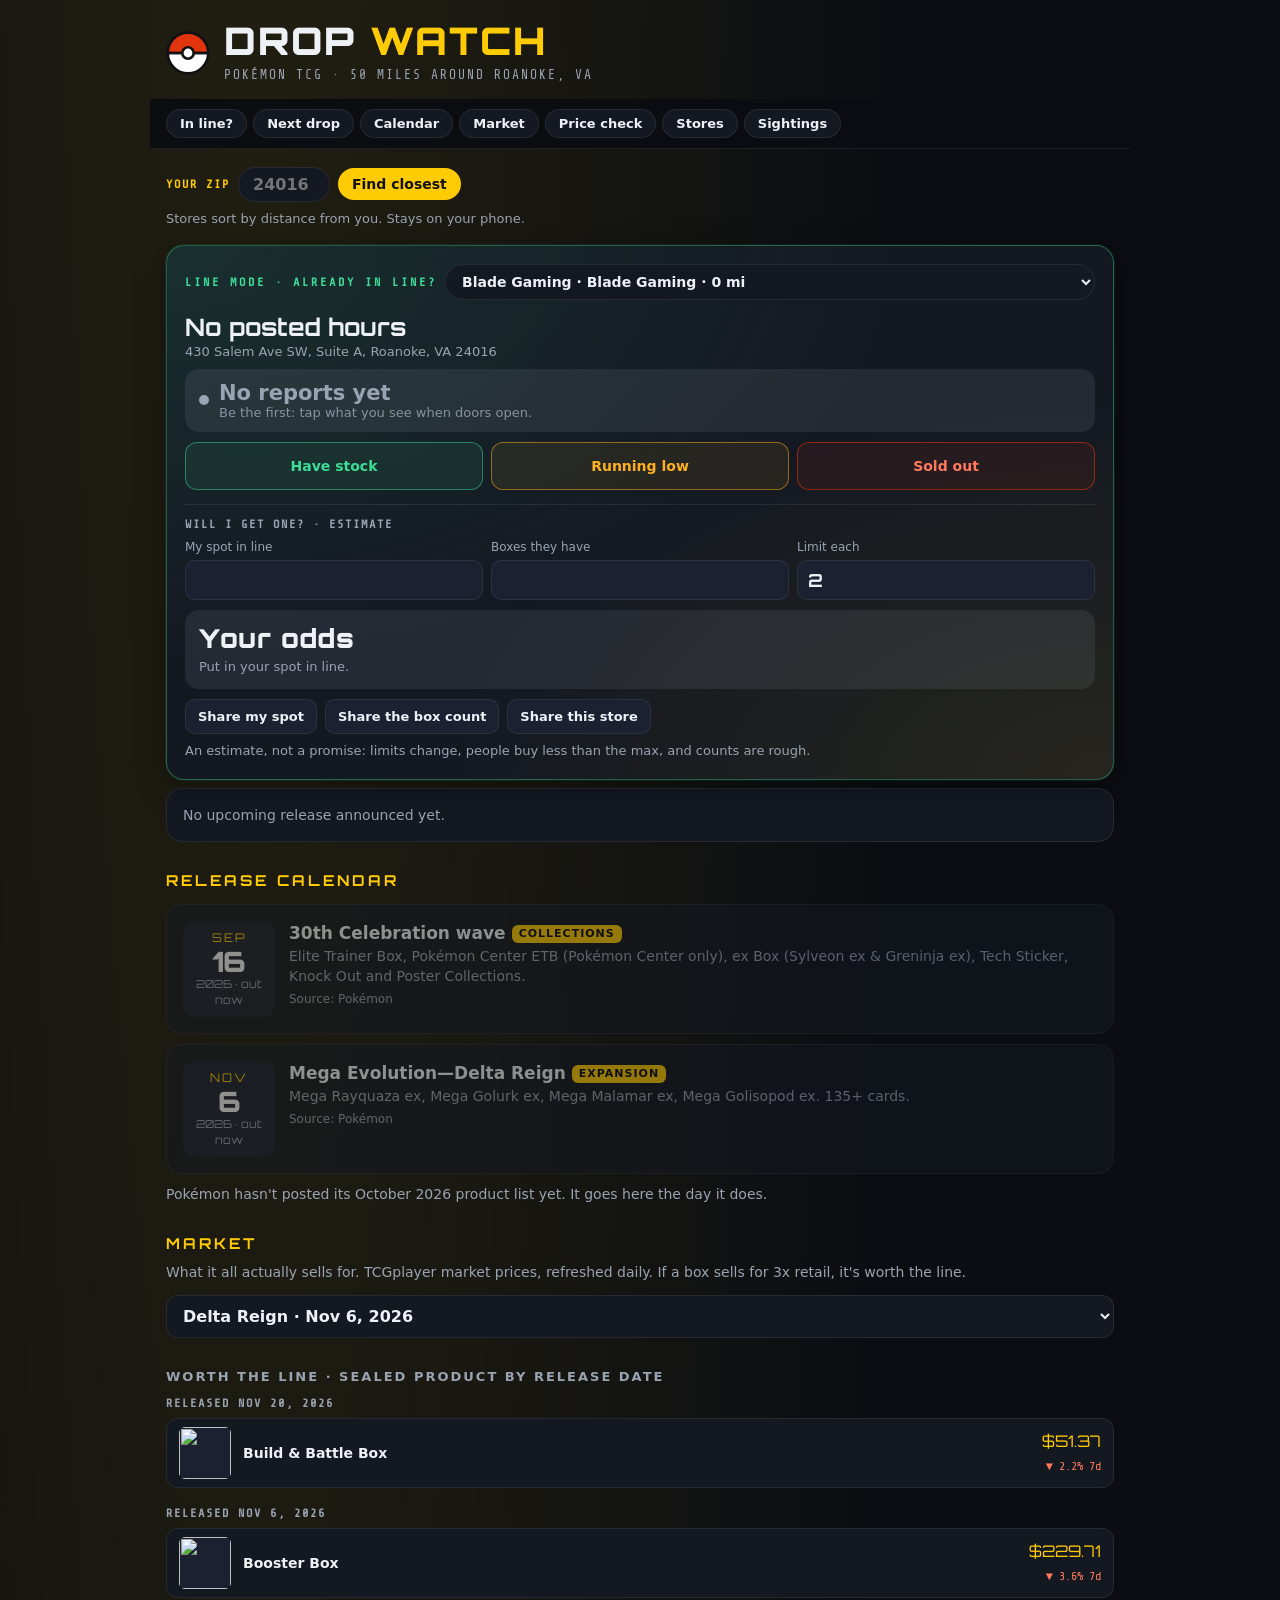
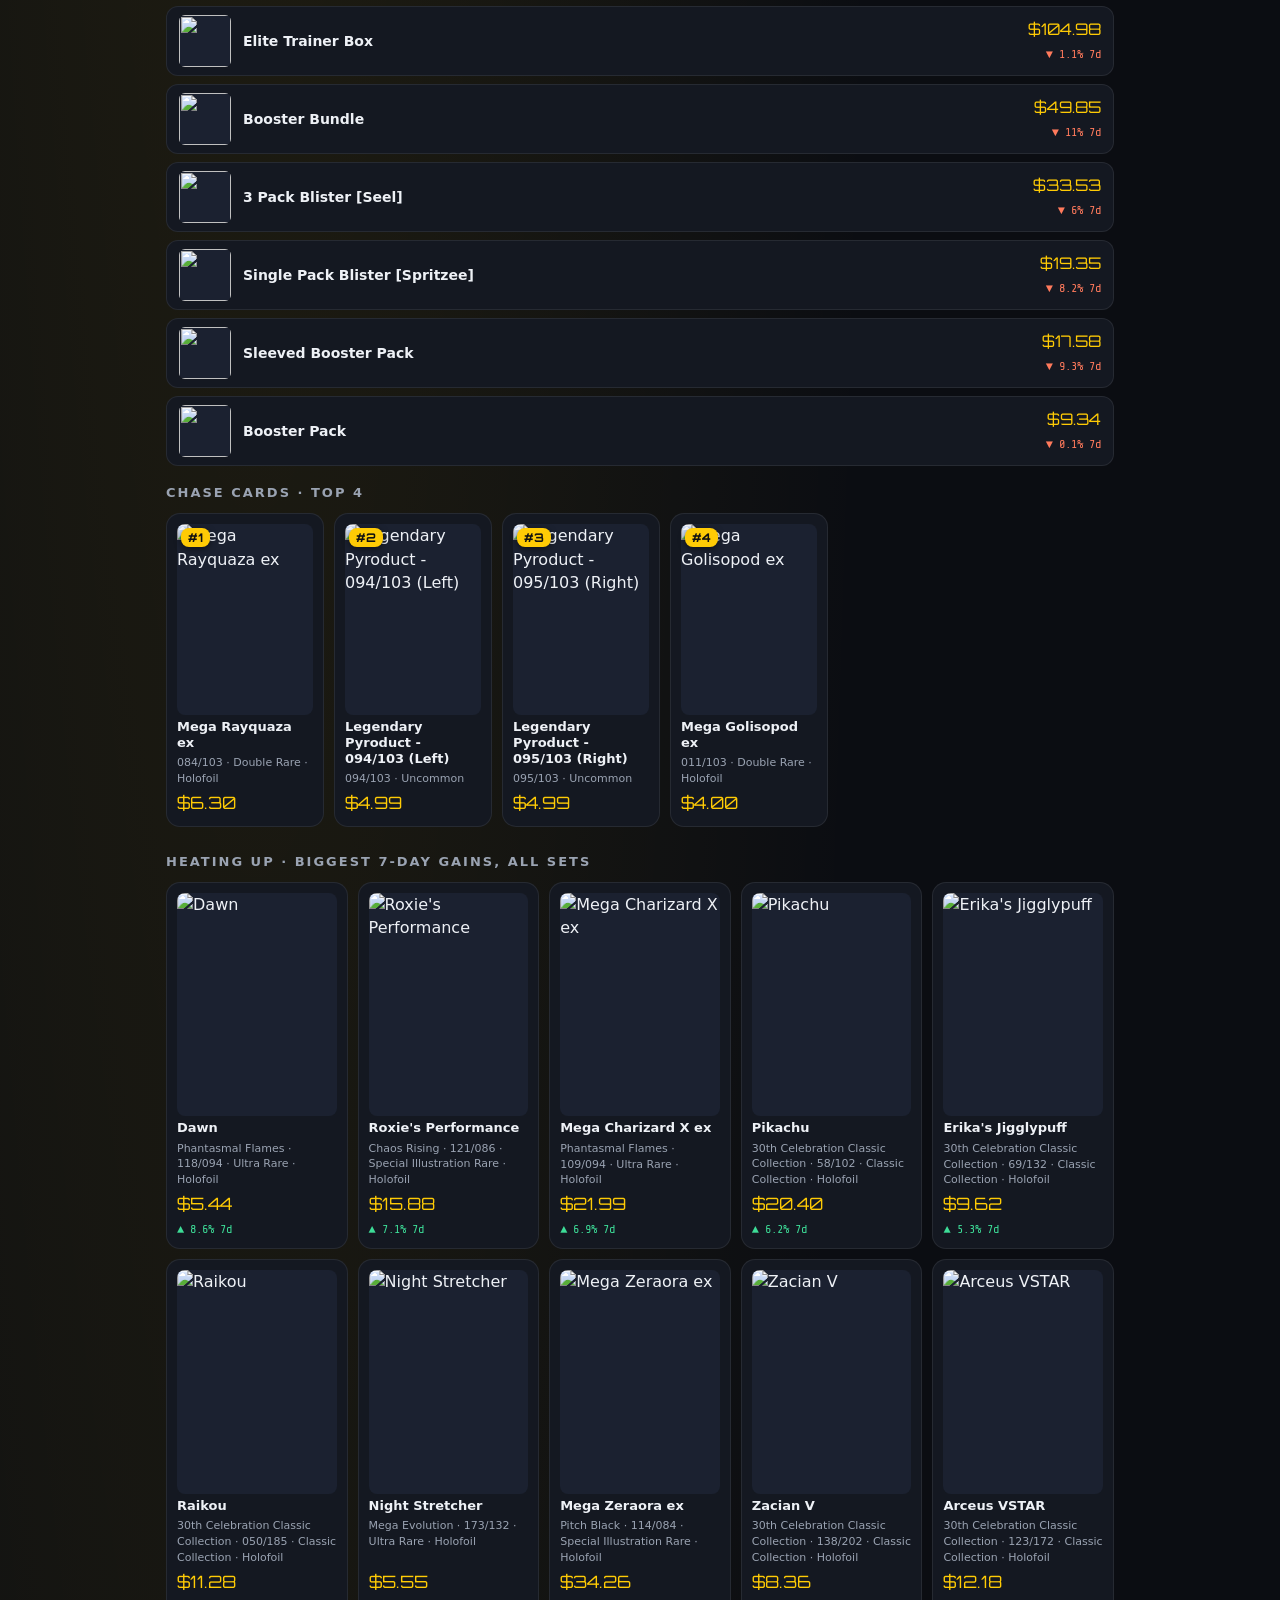
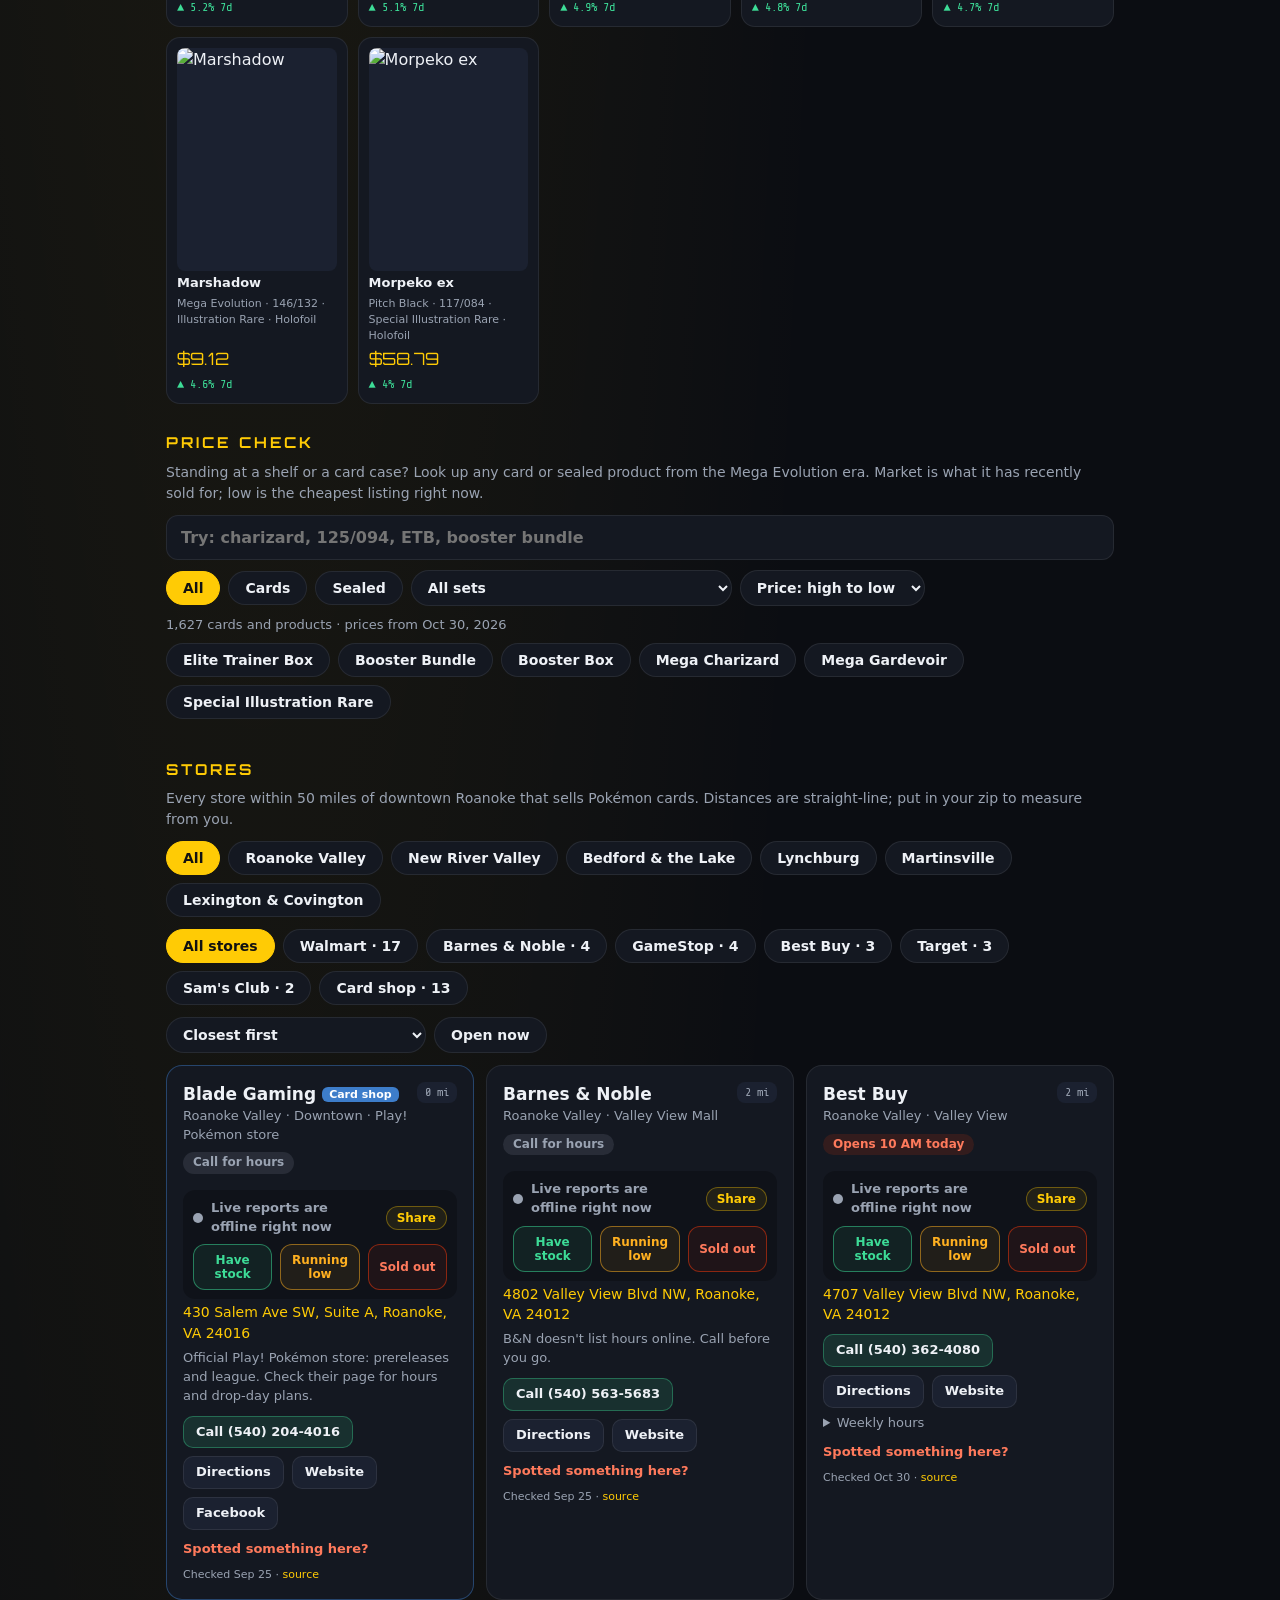
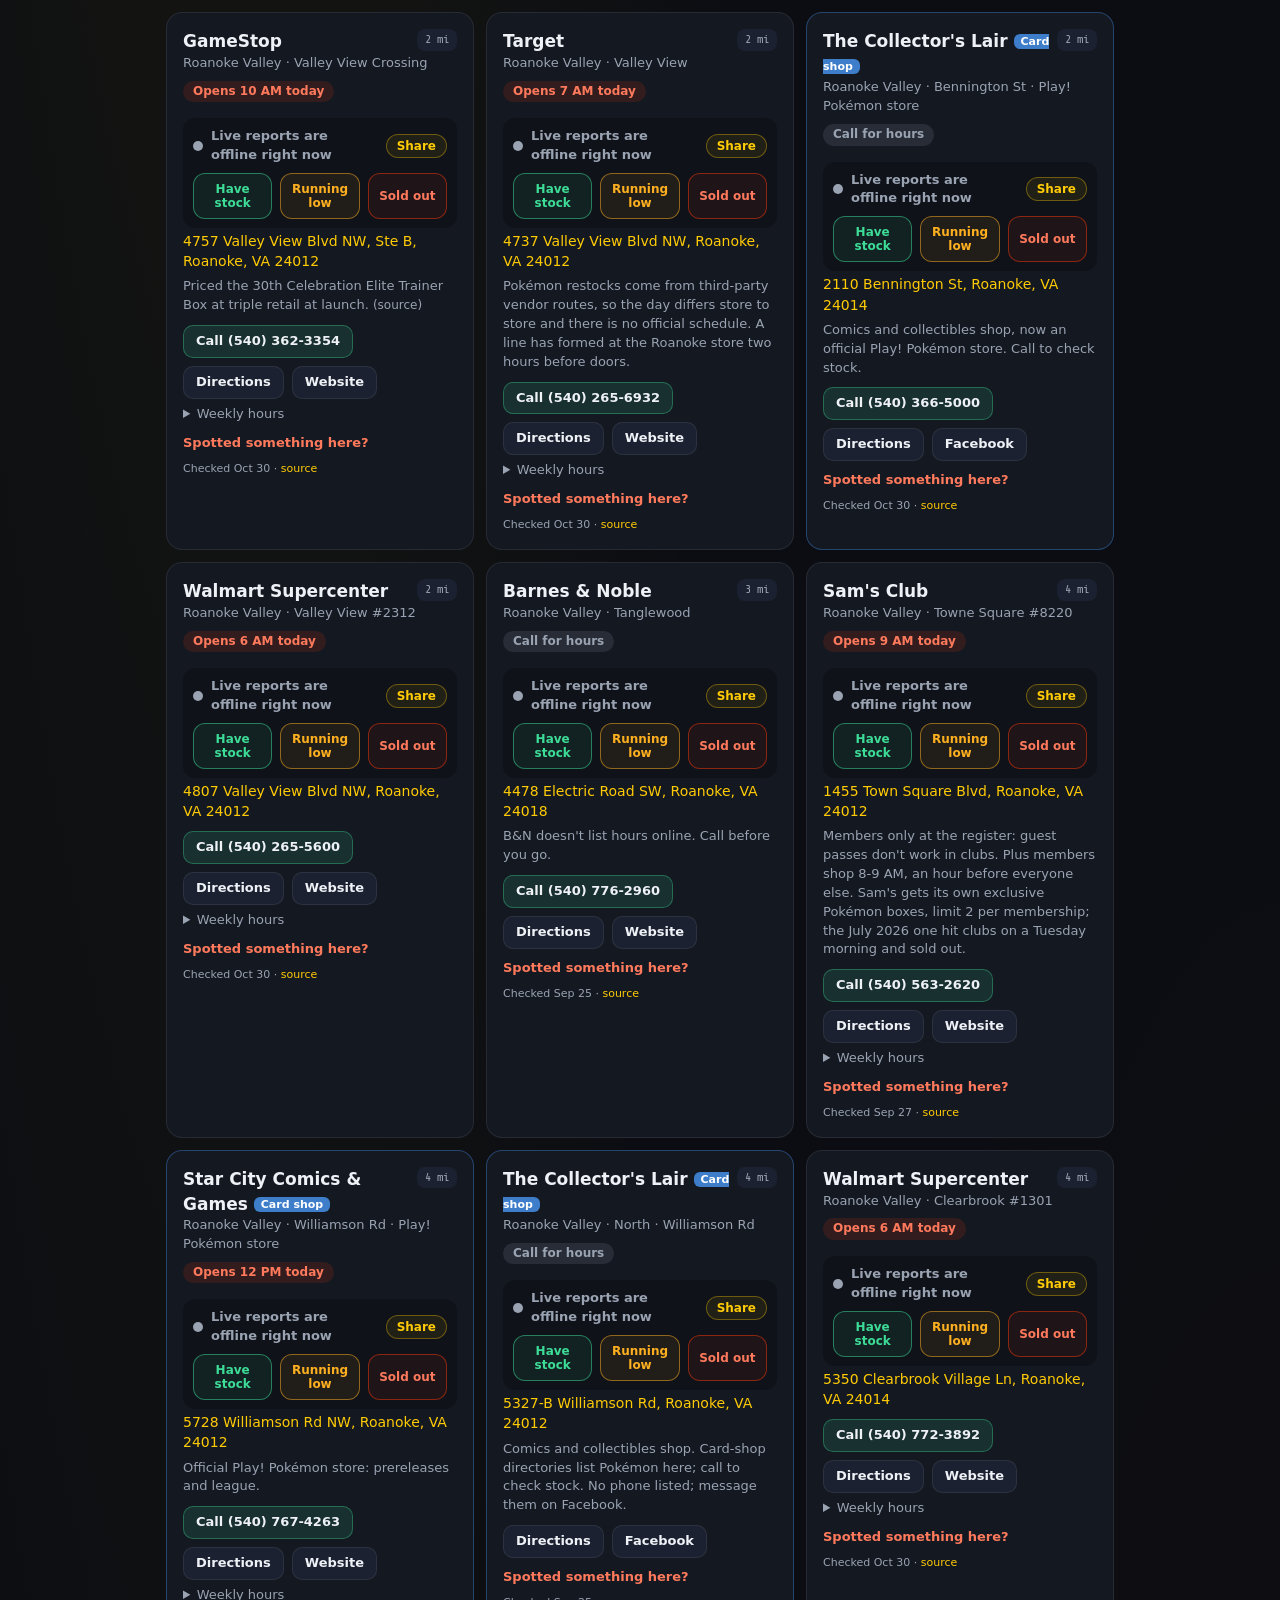
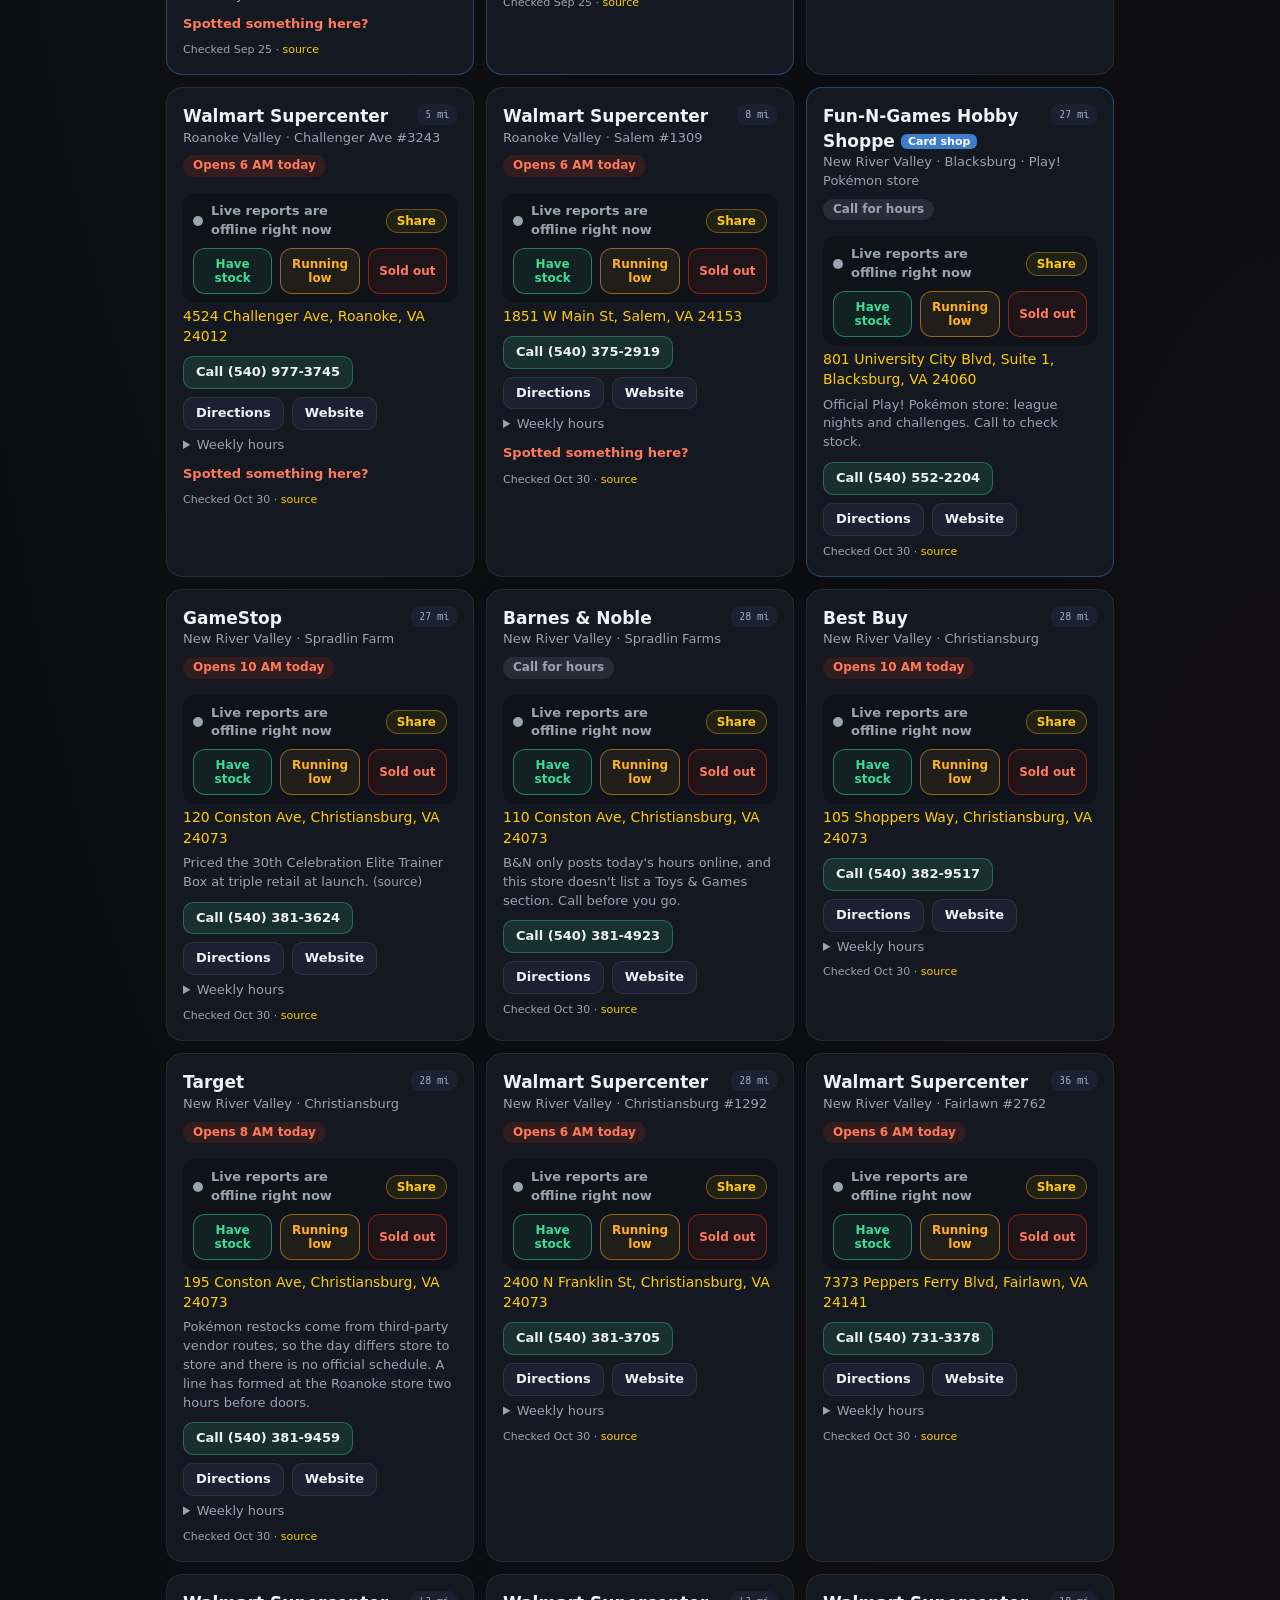
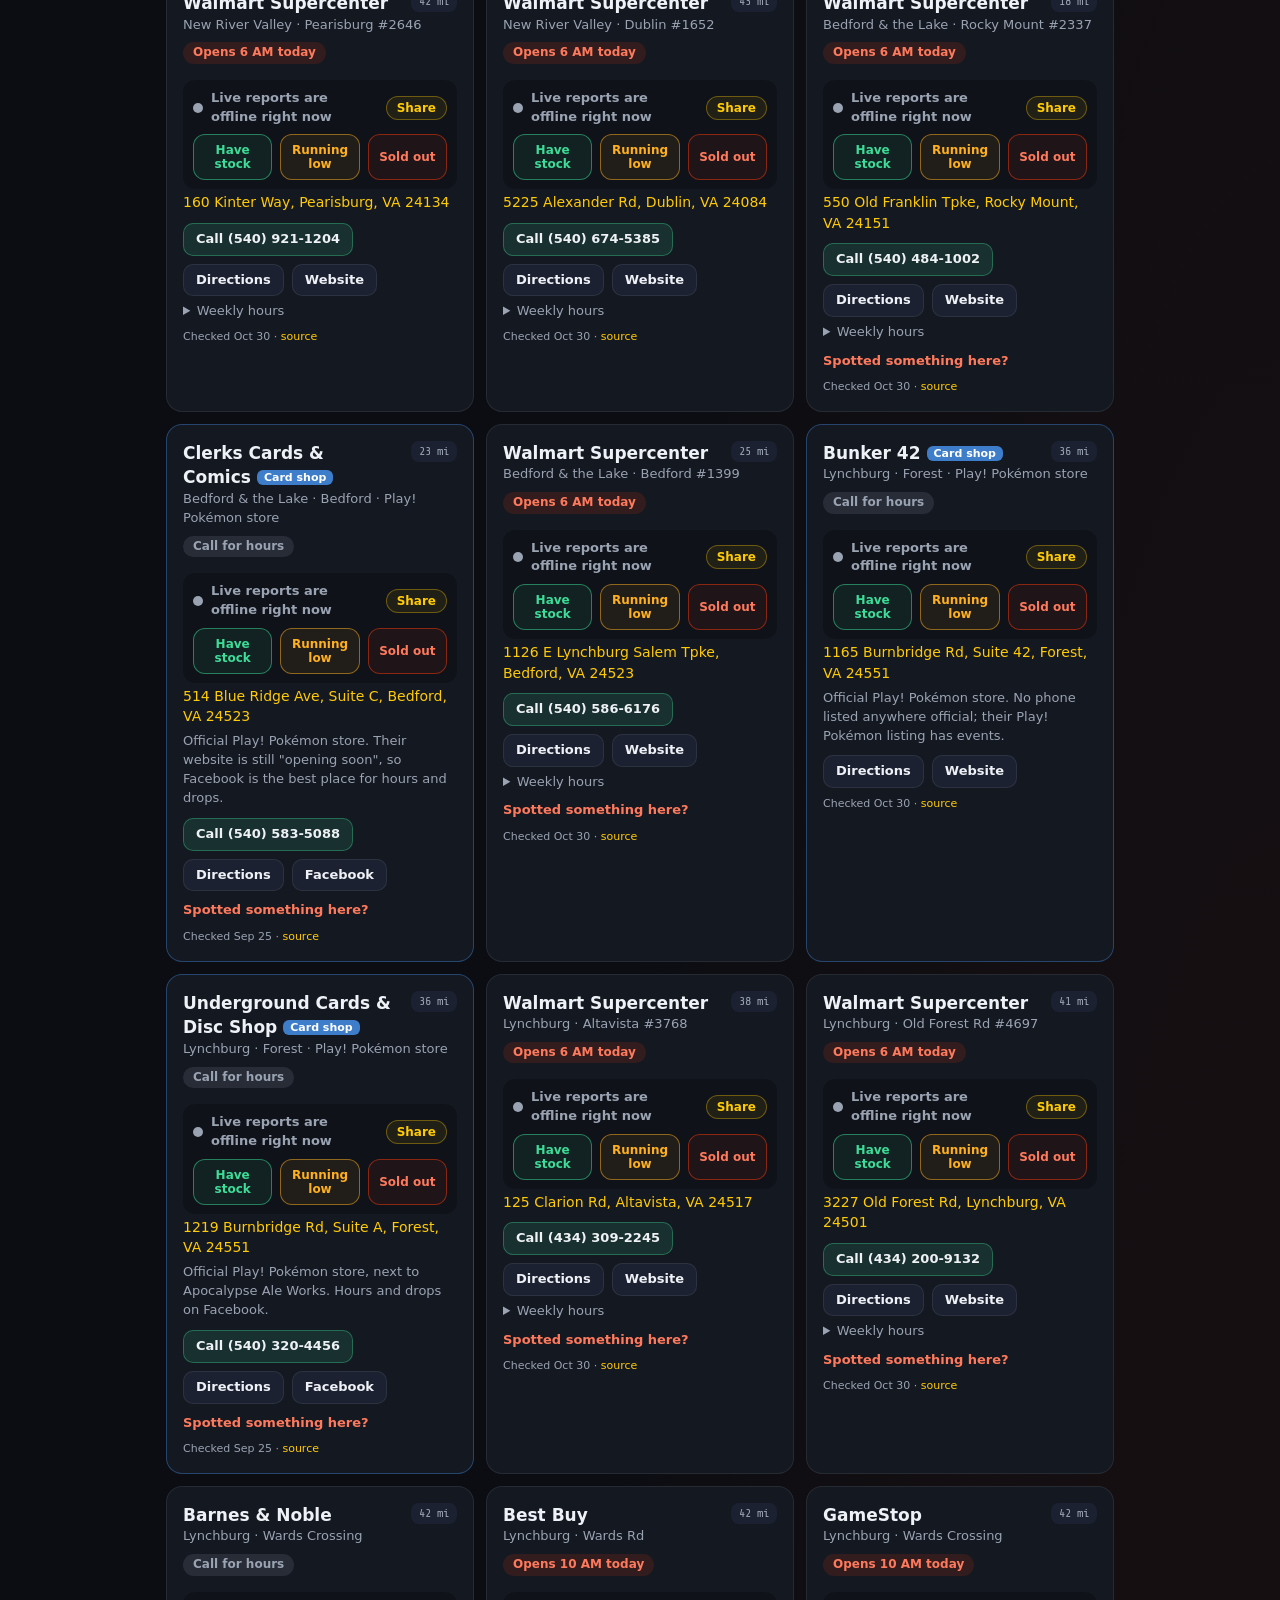
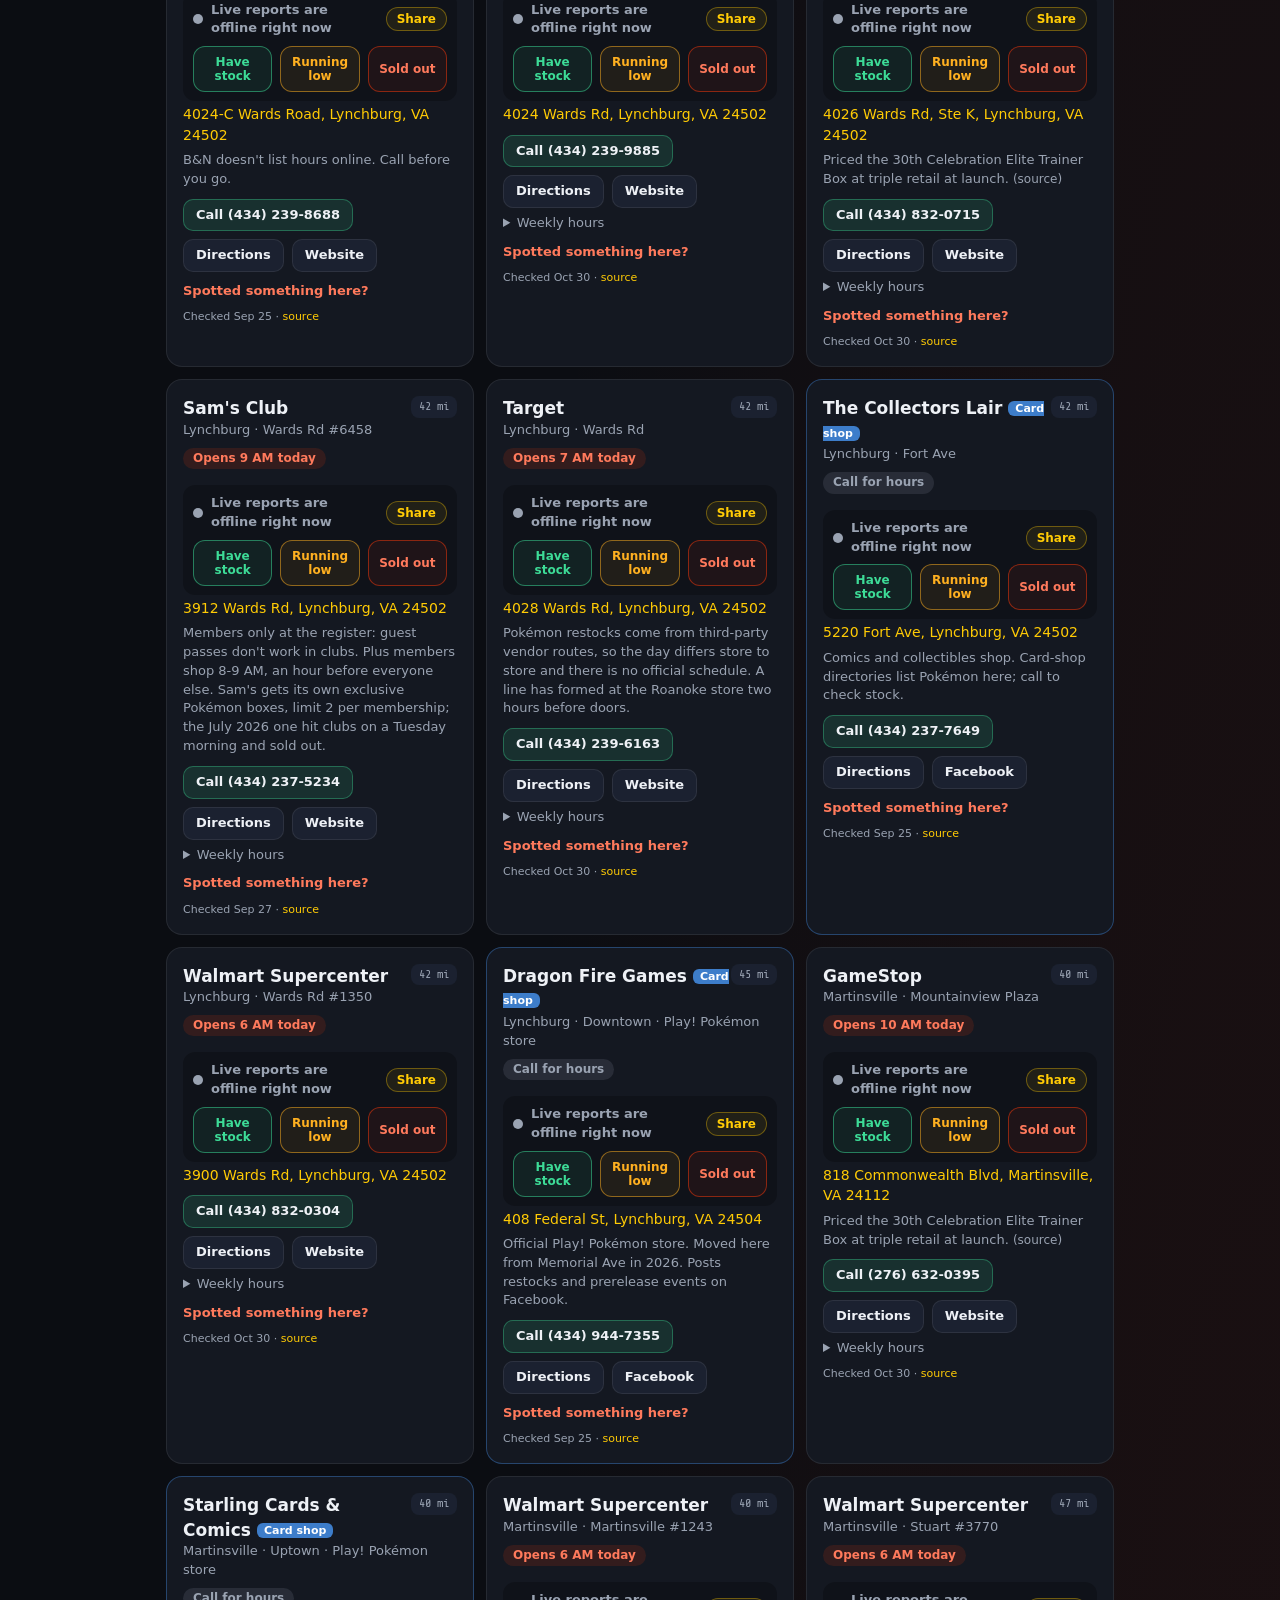
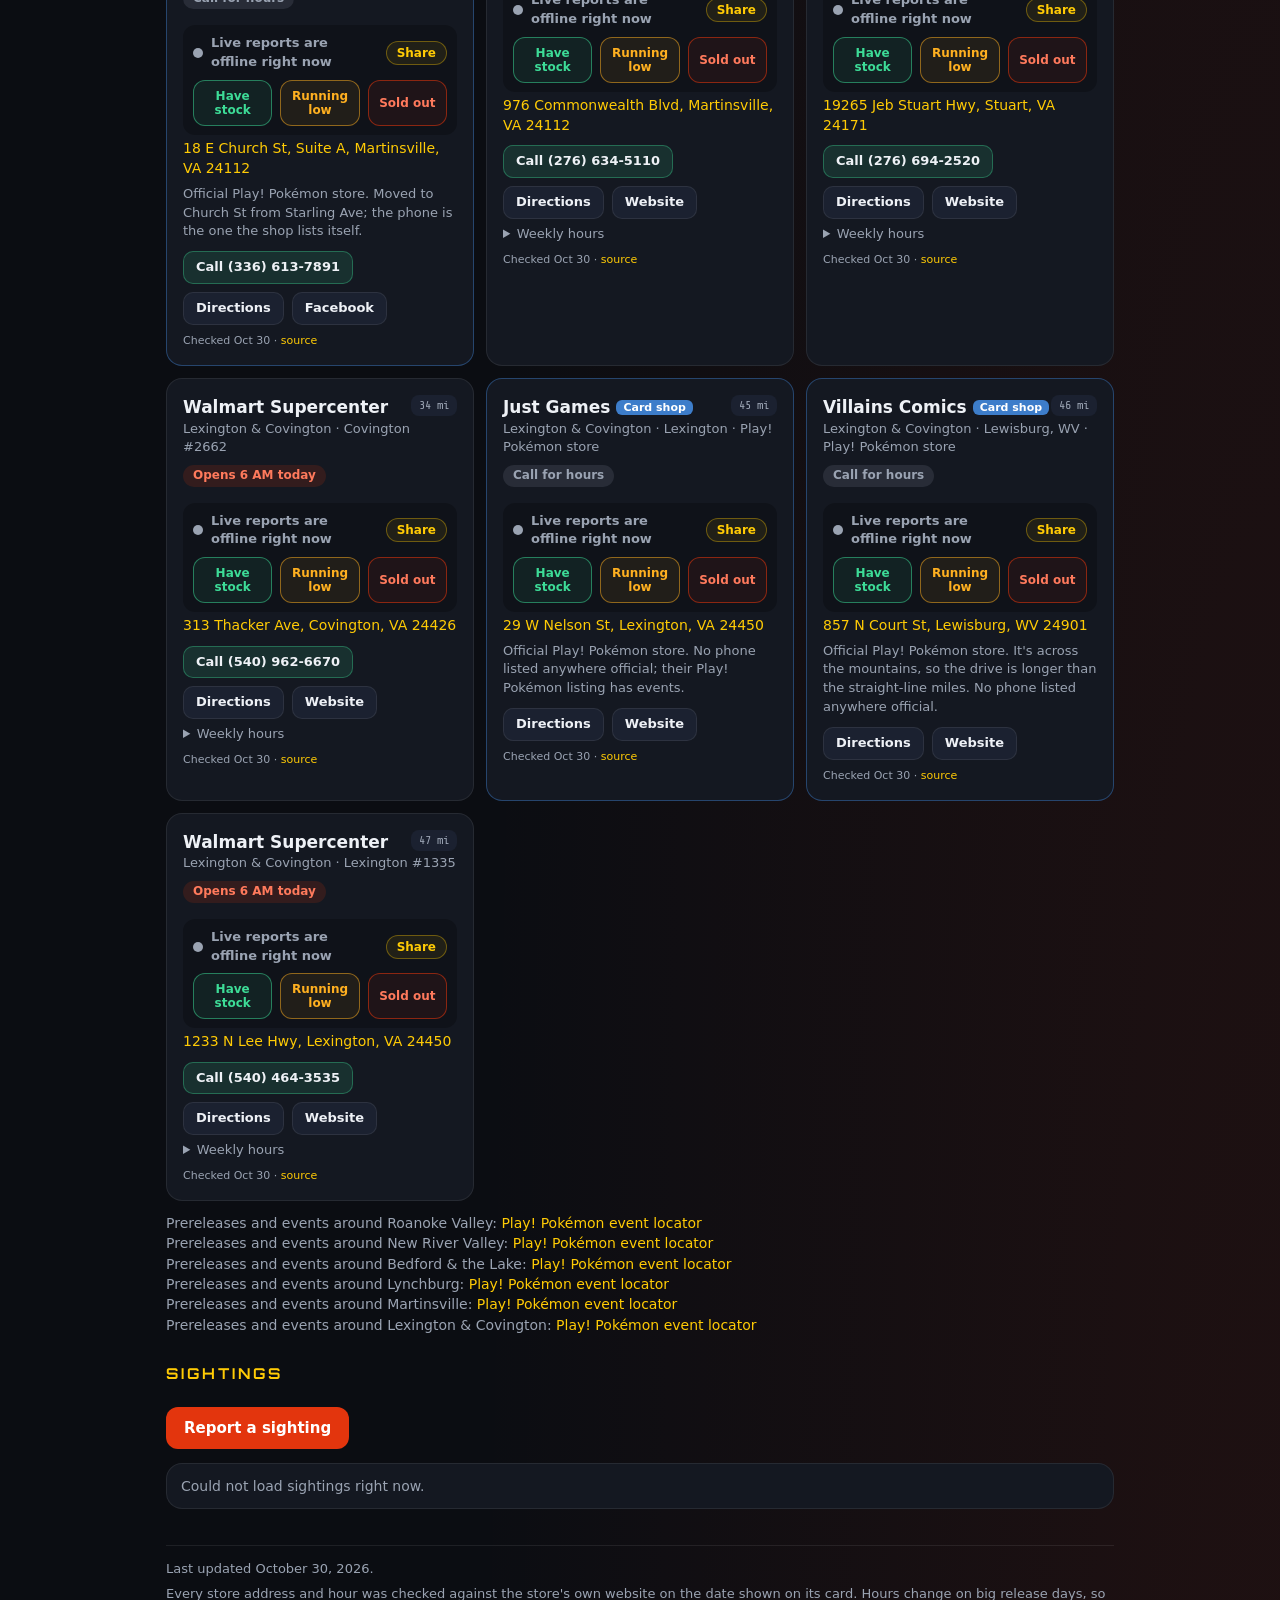
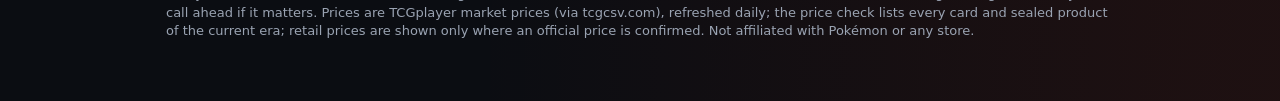
==== drops/index.html @ f2461a19 "Drop Watch: Share button for live store status Share sheet (or clipboard) gets the store's live stat" ====
<!DOCTYPE html>
<html lang="en">
<head>
<meta charset="UTF-8">
<meta name="viewport" content="width=device-width, initial-scale=1.0">
<title>Drop Watch · Pokémon TCG · Roanoke &amp; 50 Miles Around</title>
<meta name="theme-color" content="#0b0d12">
<meta name="description" content="Pokémon TCG release dates, store opening times on drop day, price check and sightings for every store within 50 miles of Roanoke, VA: the New River Valley, Lynchburg, Martinsville, Lexington and Smith Mountain Lake.">
<link rel="manifest" href="manifest.webmanifest">
<link rel="icon" type="image/png" href="icon-192.png">
<link rel="apple-touch-icon" href="apple-touch-icon.png">
<meta name="apple-mobile-web-app-title" content="Drop Watch">
<link rel="preconnect" href="https://fonts.googleapis.com">
<link href="https://fonts.googleapis.com/css2?family=Orbitron:wght@500;700;900&family=Share+Tech+Mono&display=swap" rel="stylesheet">
<!--
  Drop Watch (built 2026-09-25 for Evan and his buddy).
  Data: data.json (stores + releases, every fact checked against the
  retailer's own page on the "verified" date; see "source"). Sightings come
  from a Google Form's published-CSV sheet (data.json "sightings_csv").
  Centered on Roanoke, 50 mi, since 2026-10-30. zips.json (Census 2025 ZCTA
  centroids within 100 mi) lets a visitor measure from their own zip.
-->
<style>
  :root {
    --bg: #0b0d12; --panel: #141821; --panel2: #1b2130; --line: rgba(255,255,255,0.08);
    --text: #eef1f6; --dim: #9aa3b2; --yellow: #ffcb05; --red: #e3350d; --blue: #3d7dca;
    --green: #3ddc97; --amber: #ffb020;
  }
  * { box-sizing: border-box; margin: 0; padding: 0; }
  body { background: radial-gradient(ellipse at 20% -10%, rgba(255,203,5,0.10), transparent 45%),
         radial-gradient(ellipse at 100% 110%, rgba(227,53,13,0.10), transparent 45%), var(--bg) fixed;
         color: var(--text); font: 16px/1.45 system-ui, -apple-system, "Segoe UI", Roboto, sans-serif; min-height: 100vh; }
  a { color: var(--yellow); text-decoration: none; }
  a:hover { text-decoration: underline; }
  .wrap { max-width: 980px; margin: 0 auto; padding: 22px 16px 60px; }
  header { display: flex; align-items: center; gap: 14px; margin-bottom: 22px; }
  .ball { width: 44px; height: 44px; flex: none; }
  h1 { font-family: 'Orbitron', sans-serif; font-weight: 900; letter-spacing: 2px; font-size: clamp(26px, 6vw, 38px); line-height: 1; }
  h1 span { color: var(--yellow); }
  .sub { font-family: 'Share Tech Mono', monospace; color: var(--dim); letter-spacing: 2px; text-transform: uppercase; font-size: 13px; margin-top: 6px; }
  h2 { font-family: 'Orbitron', sans-serif; font-size: 15px; letter-spacing: 3px; text-transform: uppercase; color: var(--yellow); margin: 28px 0 12px; }
  .card { background: var(--panel); border: 1px solid var(--line); border-radius: 16px; padding: 16px; }
  /* Next drop */
  .next { background: linear-gradient(135deg, rgba(255,203,5,0.14), rgba(227,53,13,0.10)), var(--panel);
          border: 1px solid rgba(255,203,5,0.35); border-radius: 18px; padding: 20px; }
  .next .label { font-family: 'Share Tech Mono', monospace; letter-spacing: 3px; font-size: 12px; color: var(--yellow); text-transform: uppercase; }
  .next .name { font-family: 'Orbitron', sans-serif; font-weight: 700; font-size: clamp(20px, 4.6vw, 28px); margin: 6px 0 4px; }
  .next .when { font-size: 18px; }
  .count { display: flex; gap: 10px; margin: 14px 0 10px; flex-wrap: wrap; }
  .count div { background: rgba(0,0,0,0.3); border-radius: 12px; padding: 8px 14px; text-align: center; min-width: 74px; }
  .count b { display: block; font-family: 'Orbitron', sans-serif; font-size: 26px; color: var(--yellow); }
  .count small { color: var(--dim); font-size: 12px; text-transform: uppercase; letter-spacing: 1px; }
  /* Release list */
  .rel { display: grid; gap: 10px; }
  .rel .card { display: grid; grid-template-columns: 92px 1fr; gap: 14px; align-items: start; }
  .rel .date { font-family: 'Orbitron', sans-serif; text-align: center; background: var(--panel2); border-radius: 12px; padding: 8px 4px; }
  .rel .date .m { font-size: 12px; color: var(--yellow); letter-spacing: 2px; }
  .rel .date .d { font-size: 28px; font-weight: 900; line-height: 1.1; }
  .rel .date .y { font-size: 11px; color: var(--dim); }
  .rel .past { opacity: 0.55; }
  .kind { display: inline-block; font-size: 11px; letter-spacing: 1px; text-transform: uppercase; color: var(--bg); background: var(--yellow); border-radius: 6px; padding: 1px 7px; margin-left: 6px; vertical-align: middle; }
  .rel h3 { font-size: 17px; }
  .muted { color: var(--dim); font-size: 14px; }
  .src { font-size: 12px; color: var(--dim); }
  /* Tabs */
  .tabs { display: flex; gap: 8px; margin-bottom: 12px; flex-wrap: wrap; }
  .tabs button { font: 600 14px system-ui, sans-serif; color: var(--text); background: var(--panel); border: 1px solid var(--line);
                 border-radius: 999px; padding: 8px 16px; cursor: pointer; }
  .tabs button.on { background: var(--yellow); color: #111; border-color: var(--yellow); }
  /* Stores */
  .stores { display: grid; grid-template-columns: repeat(auto-fill, minmax(290px, 1fr)); gap: 12px; }
  .store h3 { font-size: 17px; }
  .store .tag { color: var(--dim); font-size: 13px; }
  .pill { display: inline-block; font-size: 12px; font-weight: 700; border-radius: 999px; padding: 2px 10px; margin: 8px 0 6px; }
  .pill.open { background: rgba(61,220,151,0.15); color: var(--green); }
  .pill.soon { background: rgba(255,176,32,0.15); color: var(--amber); }
  .pill.closed { background: rgba(227,53,13,0.15); color: #ff7a5c; }
  .pill.call { background: rgba(154,163,178,0.15); color: var(--dim); }
  .pill.warn { background: rgba(227,53,13,0.2); color: #ff7a5c; }
  .local { border-color: rgba(61,125,202,0.45); }
  .badge { font-size: 11px; color: #fff; background: var(--blue); border-radius: 6px; padding: 1px 7px; margin-left: 6px; vertical-align: middle; }
  .row { font-size: 14px; margin-top: 3px; }
  .note { font-size: 13px; color: var(--dim); margin-top: 6px; }
  details { margin-top: 6px; font-size: 13px; color: var(--dim); }
  summary { cursor: pointer; }
  .week { display: grid; grid-template-columns: 44px 1fr; gap: 1px 8px; margin-top: 6px; font-family: 'Share Tech Mono', monospace; }
  .week .today { color: var(--yellow); }
  .verified { font-size: 11px; color: var(--dim); margin-top: 8px; }
  .lastseen { margin-top: 10px; font-size: 13px; background: rgba(255,203,5,0.08); border: 1px solid rgba(255,203,5,0.25); border-radius: 10px; padding: 8px 10px; }
  .lastseen strong { color: var(--yellow); }
  .pattern { color: var(--dim); font-size: 12px; margin-top: 3px; }
  .spotted { display: inline-block; margin-top: 10px; font-size: 13px; font-weight: 600; color: #ff7a5c; }
  .dist { float: right; font-family: 'Share Tech Mono', monospace; font-size: 12px; color: var(--dim); background: var(--panel2); border-radius: 8px; padding: 2px 8px; }
  .links { display: flex; gap: 8px; flex-wrap: wrap; margin-top: 10px; }
  .links a { font-size: 13px; font-weight: 600; color: var(--text); background: var(--panel2); border: 1px solid var(--line); border-radius: 10px; padding: 6px 12px; }
  .links a:hover { text-decoration: none; border-color: var(--yellow); }
  .links a.call { background: rgba(61,220,151,0.12); border-color: rgba(61,220,151,0.35); }
  .events { margin-top: 12px; }
  /* Sightings */
  .sight { display: grid; gap: 8px; }
  .sight .card { padding: 12px 14px; }
  .sight .who { font-size: 12px; color: var(--dim); }
  .btn { display: inline-block; font: 700 15px system-ui, sans-serif; background: var(--red); color: #fff; border-radius: 12px; padding: 12px 18px; margin-top: 10px; }
  .btn:hover { text-decoration: none; filter: brightness(1.1); }
  /* Market */
  .setpick { width: 100%; font: 600 16px system-ui, sans-serif; color: var(--text); background: var(--panel); border: 1px solid var(--line); border-radius: 12px; padding: 10px 12px; margin-bottom: 12px; }
  .grid > .card { grid-column: 1 / -1; }
  .grid { display: grid; grid-template-columns: repeat(auto-fill, minmax(150px, 1fr)); gap: 10px; }
  .pc { background: var(--panel); border: 1px solid var(--line); border-radius: 14px; padding: 10px; display: flex; flex-direction: column; gap: 4px; color: var(--text); }
  .pc:hover { text-decoration: none; border-color: var(--yellow); }
  .pc img { width: 100%; aspect-ratio: 5 / 7; object-fit: contain; border-radius: 8px; background: var(--panel2); }
  .pc .nm { font-size: 13px; font-weight: 600; line-height: 1.25; }
  .pc .rar { font-size: 11px; color: var(--dim); }
  .pc .pr { font-family: 'Orbitron', sans-serif; font-size: 17px; color: var(--yellow); margin-top: auto; }
  .up { color: var(--green); } .down { color: #ff7a5c; }
  .ch { font-size: 12px; font-family: 'Share Tech Mono', monospace; }
  .sealed { display: grid; gap: 8px; }
  .sr { display: grid; grid-template-columns: 52px 1fr auto; gap: 12px; align-items: center; background: var(--panel); border: 1px solid var(--line); border-radius: 12px; padding: 8px 12px; color: var(--text); }
  .sr:hover { text-decoration: none; border-color: var(--yellow); }
  .sr img { width: 52px; height: 52px; object-fit: contain; border-radius: 6px; background: var(--panel2); }
  .sr .nm { font-size: 14px; font-weight: 600; }
  .sr .rt { font-size: 12px; color: var(--dim); }
  .sr .pr { font-family: 'Orbitron', sans-serif; font-size: 16px; color: var(--yellow); text-align: right; }
  .sr .pr.rng { font-size: 14px; line-height: 1.3; }
  button.sr { font: inherit; width: 100%; text-align: left; cursor: pointer; }
  .sr .caret { color: var(--yellow); font-size: 12px; margin-left: 6px; }
  .sr.variant { margin-left: 18px; }
  .sgroup { font: 700 12px 'Share Tech Mono', monospace; letter-spacing: 2px; text-transform: uppercase; color: var(--dim); margin: 10px 0 0; }
  .sgroup:first-child { margin-top: 0; }
  .sgroup.soon { color: var(--amber); }
  .mult { display: inline-block; font-size: 11px; font-weight: 700; border-radius: 6px; padding: 1px 7px; margin-left: 6px; background: rgba(61,220,151,0.15); color: var(--green); }
  .mult.hot { background: rgba(227,53,13,0.2); color: #ff7a5c; }
  .carwrap { position: relative; }
  .carousel { display: flex; gap: 10px; overflow-x: auto; scroll-snap-type: x mandatory; scroll-behavior: smooth; padding-bottom: 8px; scrollbar-width: thin; scrollbar-color: var(--panel2) transparent; }
  .carousel .pc { flex: 0 0 158px; scroll-snap-align: start; position: relative; }
  .carousel > .card { flex: 1 0 100%; }
  .rank { position: absolute; top: 14px; left: 14px; font: 700 12px 'Orbitron', sans-serif; color: #111; background: var(--yellow); border-radius: 8px; padding: 2px 7px; box-shadow: 0 2px 6px rgba(0,0,0,0.5); }
  .arrow { position: absolute; top: 40%; transform: translateY(-50%); width: 40px; height: 40px; border-radius: 50%; border: 1px solid var(--line); background: rgba(11,13,18,0.85); color: var(--yellow); font-size: 20px; cursor: pointer; z-index: 2; }
  .arrow:hover { border-color: var(--yellow); }
  .arrow.l { left: -6px; } .arrow.r { right: -6px; }
  .arrow[disabled] { opacity: 0; pointer-events: none; }
  @media (hover: none) { .arrow { display: none; } }
  h3.sub2 { font-size: 13px; letter-spacing: 2px; text-transform: uppercase; color: var(--dim); margin: 18px 0 10px; font-weight: 600; }
  /* Drop-day plan */
  .plan { margin-top: 18px; padding-top: 14px; border-top: 1px solid rgba(255,203,5,0.25); }
  .planhead { display: flex; flex-wrap: wrap; align-items: center; justify-content: space-between; gap: 8px; margin-bottom: 10px; }
  .planhead h3 { font: 700 13px 'Orbitron', sans-serif; letter-spacing: 2px; text-transform: uppercase; color: var(--yellow); }
  .mini { font: 600 14px system-ui, sans-serif; color: var(--text); background: var(--panel); border: 1px solid var(--line); border-radius: 999px; padding: 8px 12px; max-width: 100%; }
  .pareahead { font: 700 12px 'Share Tech Mono', monospace; letter-spacing: 2px; text-transform: uppercase; color: var(--dim); margin: 14px 0 6px; }
  .prow { display: grid; grid-template-columns: 78px 1fr; gap: 12px; align-items: start; background: rgba(0,0,0,0.28); border-radius: 12px; padding: 9px 12px; margin-bottom: 6px; }
  .prow.done { opacity: 0.5; }
  .prow .pt { font: 700 17px 'Orbitron', sans-serif; color: var(--yellow); line-height: 1.3; }
  .prow .pn { font-weight: 700; }
  .prow .pill, .prow .badge { margin: 0 0 0 8px; }
  .prow .ps { font-size: 13px; color: var(--dim); margin-top: 2px; }
  .prow .ps span { display: inline-block; margin-right: 12px; }
  .pnote { font-size: 13px; color: var(--dim); margin-top: 8px; }
  .dp { display: flex; justify-content: space-between; gap: 10px; font-size: 14px; padding: 5px 0; border-bottom: 1px solid var(--line); }
  .dp .dpp { font-family: 'Orbitron', sans-serif; color: var(--yellow); white-space: nowrap; }
  .dropday { font-size: 13px; margin-top: 4px; }
  .dropday b { color: var(--yellow); }
  /* Price check */
  .lkbar input { width: 100%; font: 600 16px system-ui, sans-serif; color: var(--text); background: var(--panel); border: 1px solid var(--line); border-radius: 12px; padding: 12px 14px; }
  .lkbar input:focus { outline: none; border-color: var(--yellow); }
  .lkctl { display: flex; gap: 8px; flex-wrap: wrap; align-items: center; margin: 10px 0; }
  .lkctl .tabs { margin: 0; }
  .lk { display: grid; gap: 8px; }
  .sr img.tall { height: 72px; }
  .sr .fin { font-size: 12px; color: var(--dim); margin-top: 3px; }
  .sr .fin b { color: var(--text); font-weight: 600; }
  .sr .pr small { display: block; font: 12px 'Share Tech Mono', monospace; color: var(--dim); }
  /* Section bar: pinned so phones can jump past the long store list. */
  .nav { position: sticky; top: 0; z-index: 5; display: flex; gap: 6px; overflow-x: auto; scrollbar-width: none;
         margin: -8px -16px 18px; padding: 10px 16px; background: rgba(11,13,18,0.9); backdrop-filter: blur(8px);
         -webkit-backdrop-filter: blur(8px); border-bottom: 1px solid var(--line); }
  .nav::-webkit-scrollbar, .tabs::-webkit-scrollbar { display: none; }
  .nav a { flex: none; font: 600 13px system-ui, sans-serif; color: var(--text); background: var(--panel); border: 1px solid var(--line); border-radius: 999px; padding: 6px 13px; }
  .nav a:hover { text-decoration: none; border-color: var(--yellow); }
  h2, #next, #linemode { scroll-margin-top: 64px; }
  /* Zip: measure distances from the visitor instead of downtown Roanoke. */
  .zipbar { display: flex; flex-wrap: wrap; align-items: center; gap: 8px; margin: 0 0 16px; }
  .zipbar label { font: 700 12px 'Share Tech Mono', monospace; letter-spacing: 2px; text-transform: uppercase; color: var(--yellow); }
  .zipbar input { width: 92px; font: 600 16px system-ui, sans-serif; color: var(--text); background: var(--panel); border: 1px solid var(--line); border-radius: 999px; padding: 7px 14px; }
  .zipbar input:focus { outline: none; border-color: var(--yellow); }
  .zipbar button { font: 600 14px system-ui, sans-serif; color: #111; background: var(--yellow); border: 0; border-radius: 999px; padding: 8px 14px; cursor: pointer; }
  .zipbar button#zipclear { color: var(--text); background: var(--panel); border: 1px solid var(--line); }
  .zipmsg { font-size: 13px; color: var(--dim); flex-basis: 100%; }
  .zipmsg.bad { color: #ff7a5c; }
  /* Line mode + live reports (drops-live Worker) */
  .lm { position: relative; border: 1px solid rgba(61,220,151,0.35); border-radius: 18px; padding: 18px; margin-bottom: 8px;
        background: radial-gradient(ellipse at 0% 0%, rgba(61,220,151,0.12), transparent 55%), radial-gradient(ellipse at 100% 100%, rgba(255,203,5,0.08), transparent 50%), var(--panel);
        box-shadow: 0 0 0 1px rgba(61,220,151,0.08), 0 8px 30px rgba(0,0,0,0.35); }
  .lmhead { display: flex; flex-wrap: wrap; align-items: center; justify-content: space-between; gap: 8px; margin-bottom: 12px; }
  .lmhead .label { font: 700 12px 'Share Tech Mono', monospace; letter-spacing: 3px; text-transform: uppercase; color: var(--green); }
  .lmhead select { flex: 1 1 220px; }
  .doors { font: 700 clamp(18px, 4.6vw, 24px) 'Orbitron', sans-serif; margin: 2px 0 10px; }
  .doors small { display: block; font: 500 13px system-ui, sans-serif; color: var(--dim); margin-top: 2px; }
  .big { display: flex; align-items: center; gap: 10px; font: 700 clamp(17px, 4.4vw, 21px) system-ui, sans-serif; border-radius: 14px; padding: 12px 14px; background: rgba(154,163,178,0.12); color: var(--dim); }
  .big small { display: block; font-size: 13px; font-weight: 500; opacity: 0.85; }
  .big.have, .livest.have { color: var(--green); } .big.have { background: rgba(61,220,151,0.14); }
  .big.low, .livest.low { color: var(--amber); } .big.low { background: rgba(255,176,32,0.14); }
  .big.out, .livest.out { color: #ff7a5c; } .big.out { background: rgba(227,53,13,0.16); }
  .dot { width: 10px; height: 10px; border-radius: 50%; background: currentColor; flex: none; }
  .have .dot, .low .dot { animation: pulse 1.6s ease-in-out infinite; }
  @keyframes pulse { 0%, 100% { box-shadow: 0 0 0 0 currentColor; } 50% { box-shadow: 0 0 0 6px transparent; } }
  @media (prefers-reduced-motion: reduce) { .have .dot, .low .dot { animation: none; } }
  .lmline { font-size: 14px; margin: 8px 0 2px; }
  .lmline b { color: var(--yellow); }
  .tap { display: grid; grid-template-columns: repeat(3, 1fr); gap: 8px; margin-top: 10px; }
  .tap button { font: 700 14px system-ui, sans-serif; border-radius: 12px; padding: 12px 6px; cursor: pointer; border: 1px solid; background: transparent; min-height: 48px; }
  .tap .tap-have { color: var(--green); border-color: rgba(61,220,151,0.5); background: rgba(61,220,151,0.08); }
  .tap .tap-low { color: var(--amber); border-color: rgba(255,176,32,0.5); background: rgba(255,176,32,0.08); }
  .tap .tap-out { color: #ff7a5c; border-color: rgba(227,53,13,0.55); background: rgba(227,53,13,0.08); }
  .tap button:active { transform: scale(0.97); }
  .odds { margin-top: 14px; padding-top: 12px; border-top: 1px solid var(--line); }
  .odds h3 { font: 700 12px 'Share Tech Mono', monospace; letter-spacing: 2px; text-transform: uppercase; color: var(--dim); margin-bottom: 8px; }
  .ofields { display: grid; grid-template-columns: repeat(3, 1fr); gap: 8px; }
  .ofields label { font-size: 12px; color: var(--dim); display: flex; flex-direction: column; gap: 4px; }
  .ofields input { font: 700 18px 'Orbitron', sans-serif; color: var(--text); background: var(--panel2); border: 1px solid var(--line); border-radius: 10px; padding: 8px 10px; width: 100%; }
  .ofields input:focus { outline: none; border-color: var(--yellow); }
  .verdict { margin-top: 10px; border-radius: 14px; padding: 12px 14px; background: rgba(154,163,178,0.12); }
  .verdict b { display: block; font: 900 clamp(20px, 5vw, 26px) 'Orbitron', sans-serif; letter-spacing: 1px; }
  .verdict span { font-size: 13px; color: var(--dim); }
  .verdict.likely { background: rgba(61,220,151,0.14); } .verdict.likely b { color: var(--green); }
  .verdict.coin { background: rgba(255,176,32,0.14); } .verdict.coin b { color: var(--amber); }
  .verdict.long { background: rgba(227,53,13,0.16); } .verdict.long b { color: #ff7a5c; }
  .orow { display: flex; gap: 8px; flex-wrap: wrap; margin-top: 10px; }
  .orow button { font: 600 13px system-ui, sans-serif; color: var(--text); background: var(--panel2); border: 1px solid var(--line); border-radius: 10px; padding: 9px 12px; cursor: pointer; }
  .sharebtn { margin-left: auto; flex: none; font: 600 12px system-ui, sans-serif; color: var(--yellow); background: rgba(255,203,5,0.08); border: 1px solid rgba(255,203,5,0.35); border-radius: 999px; padding: 4px 10px; cursor: pointer; }
  .orow .sharebtn { margin-left: 0; font-size: 13px; padding: 9px 12px; border-radius: 10px; }
  .live { margin-top: 10px; padding: 9px 10px; border-radius: 12px; background: rgba(0,0,0,0.25); }
  .livest { display: flex; align-items: center; gap: 8px; font-size: 13px; font-weight: 600; color: var(--dim); }
  .liveln { font-size: 12px; color: var(--dim); margin-top: 3px; }
  .live .tap { margin-top: 8px; }
  .live .tap button { font-size: 12px; padding: 8px 4px; min-height: 40px; }
  .toast { position: fixed; left: 50%; bottom: 18px; transform: translateX(-50%); z-index: 20; max-width: calc(100% - 32px);
           background: #222a38; color: var(--text); border: 1px solid var(--line); border-radius: 12px; padding: 10px 14px; font-size: 14px;
           box-shadow: 0 8px 24px rgba(0,0,0,0.5); opacity: 0; transition: opacity 0.2s; pointer-events: none; }
  .toast.on { opacity: 1; }
  @media (max-width: 560px) {
    .wrap { padding-top: 16px; }
    .card { padding: 14px; }
    .next { padding: 16px; }
    .rel .card { grid-template-columns: 64px 1fr; gap: 12px; }
    .rel .date .d { font-size: 22px; }
    .rel .date .m { letter-spacing: 1px; }
    .tabs { flex-wrap: nowrap; overflow-x: auto; scrollbar-width: none; margin: 0 -16px 12px; padding: 0 16px 2px; }
    .tabs button { flex: none; }
    .sr { grid-template-columns: 44px 1fr auto; gap: 10px; padding: 8px 10px; }
    .sr img { width: 44px; height: 44px; }
    .sr .pr { font-size: 15px; }
    .sr .pr.rng { font-size: 13px; }
    .sr.variant { margin-left: 12px; }
    .zipbar { gap: 6px; }
    .zipbar input { width: 76px; padding: 7px 10px; }
    .zipbar button { padding: 8px 10px; }
  }
  footer { margin-top: 36px; color: var(--dim); font-size: 13px; border-top: 1px solid var(--line); padding-top: 14px; }
</style>
</head>
<body>
<div class="wrap">
  <header>
    <svg class="ball" viewBox="0 0 100 100" aria-hidden="true">
      <circle cx="50" cy="50" r="46" fill="#fff" stroke="#111" stroke-width="6"/>
      <path d="M4 50a46 46 0 0 1 92 0z" fill="#e3350d" stroke="#111" stroke-width="6"/>
      <line x1="4" y1="50" x2="96" y2="50" stroke="#111" stroke-width="6"/>
      <circle cx="50" cy="50" r="13" fill="#fff" stroke="#111" stroke-width="6"/>
    </svg>
    <div>
      <h1>DROP <span>WATCH</span></h1>
      <div class="sub">Pokémon TCG · 50 miles around Roanoke, VA</div>
    </div>
  </header>

  <nav class="nav" aria-label="Sections">
    <a href="#linemode">In line?</a><a href="#next">Next drop</a><a href="#cal">Calendar</a><a href="#market">Market</a><a href="#lookup">Price check</a><a href="#storesec">Stores</a><a href="#sightsec">Sightings</a>
  </nav>

  <form class="zipbar" id="zipbar" autocomplete="off">
    <label for="zipin">Your zip</label>
    <input id="zipin" inputmode="numeric" pattern="[0-9]*" maxlength="5" placeholder="24016" aria-describedby="zipmsg">
    <button type="submit">Find closest</button>
    <button type="button" id="zipclear" hidden>Clear</button>
    <span class="zipmsg" id="zipmsg">Stores sort by distance from you. Stays on your phone.</span>
  </form>

  <section id="linemode"></section>
  <div class="toast" id="toast" role="status" aria-live="polite"></div>

  <section id="next"></section>

  <h2 id="cal">Release calendar</h2>
  <div class="rel" id="releases"></div>
  <p class="muted" id="relnote" style="margin-top:10px"></p>

  <h2 id="market">Market</h2>
  <p class="muted" style="margin:-4px 0 12px">What it all actually sells for. TCGplayer market prices, refreshed daily. If a box sells for 3x retail, it's worth the line.</p>
  <select class="setpick" id="setpick" aria-label="Choose a set"></select>
  <h3 class="sub2">Worth the line · sealed product by release date</h3>
  <div class="sealed" id="sealed"></div>
  <h3 class="sub2" id="chasehead">Chase cards</h3>
  <div class="carwrap">
    <button class="arrow l" id="chaseL" aria-label="Scroll left">&#8249;</button>
    <div class="carousel" id="chase"></div>
    <button class="arrow r" id="chaseR" aria-label="Scroll right">&#8250;</button>
  </div>
  <h3 class="sub2">Heating up · biggest 7-day gains, all sets</h3>
  <div class="grid" id="movers"></div>

  <h2 id="lookup">Price check</h2>
  <p class="muted" style="margin:-4px 0 12px">Standing at a shelf or a card case? Look up any card or sealed product from the Mega Evolution era. Market is what it has recently sold for; low is the cheapest listing right now.</p>
  <div class="lkbar"><input id="lkq" type="search" placeholder="Try: charizard, 125/094, ETB, booster bundle" autocomplete="off" autocapitalize="off" spellcheck="false" aria-label="Search cards and sealed product"></div>
  <div class="lkctl">
    <div class="tabs" id="lkkind"></div>
    <select class="mini" id="lkset" aria-label="Set"><option value="all">All sets</option></select>
    <select class="mini" id="lksort" aria-label="Sort results"><option value="price">Price: high to low</option><option value="low">Price: low to high</option><option value="match">Best match</option></select>
  </div>
  <div class="muted" id="lkmeta" style="font-size:13px;margin-bottom:8px"></div>
  <div class="lk" id="lkres"></div>

  <h2 id="storesec">Stores</h2>
  <p class="muted" id="radius" style="margin:-4px 0 12px"></p>
  <div class="tabs" id="tabs"></div>
  <div id="filters"></div>
  <div class="stores" id="stores"></div>
  <div class="events muted" id="events"></div>

  <h2 id="sightsec">Sightings</h2>
  <div id="sightings"></div>

  <footer>
    <p id="updated"></p>
    <p style="margin-top:6px">Every store address and hour was checked against the store's own website on the date shown on its card. Hours change on big release days, so call ahead if it matters. Prices are TCGplayer market prices (via tcgcsv.com), refreshed daily; the price check lists every card and sealed product of the current era; retail prices are shown only where an official price is confirmed. Not affiliated with Pokémon or any store.</p>
  </footer>
</div>

<script>
var DAYS = ['sun','mon','tue','wed','thu','fri','sat'];
var DAYNAMES = ['Sun','Mon','Tue','Wed','Thu','Fri','Sat'];
var MONTHS = ['JAN','FEB','MAR','APR','MAY','JUN','JUL','AUG','SEP','OCT','NOV','DEC'];
var data = null, area = 'all', SIGHTS = [], NEXT_TICK = null;
var ORIGIN = null, ZIPS = null, NEAR_MI = 25;

function el(tag, cls, text) { var e = document.createElement(tag); if (cls) e.className = cls; if (text != null) e.textContent = text; return e; }
function localDate(iso) { var p = iso.split('-'); return new Date(+p[0], +p[1] - 1, +p[2]); }
function fmt12(hm) { var p = hm.split(':'), h = +p[0], m = p[1]; var ap = h >= 12 ? 'PM' : 'AM'; h = h % 12 || 12; return h + (m === '00' ? '' : ':' + m) + ' ' + ap; }
function mins(hm) { var p = hm.split(':'); return (+p[0]) * 60 + (+p[1]); }
function longDate(d) { return d.toLocaleDateString('en-US', { weekday: 'long', month: 'long', day: 'numeric', year: 'numeric' }); }

function statusFor(store, now) {
  if (store.warn) return { cls: 'warn', text: 'May be closed · call first' };
  if (!store.hours) return { cls: 'call', text: 'Call for hours' };
  var today = store.hours[DAYS[now.getDay()]];
  var t = now.getHours() * 60 + now.getMinutes();
  if (today && t >= mins(today[0]) && t < mins(today[1])) {
    var left = mins(today[1]) - t;
    return { cls: left <= 60 ? 'soon' : 'open', text: 'Open · closes ' + fmt12(today[1]) };
  }
  if (today && t < mins(today[0])) return { cls: 'closed', text: 'Opens ' + fmt12(today[0]) + ' today' };
  for (var i = 1; i <= 7; i++) {
    var d = store.hours[DAYS[(now.getDay() + i) % 7]];
    if (d) return { cls: 'closed', text: 'Closed · opens ' + fmt12(d[0]) + (i === 1 ? ' tomorrow' : ' ' + DAYNAMES[(now.getDay() + i) % 7]) };
  }
  return { cls: 'call', text: 'Call for hours' };
}

// Straight-line miles from the visitor's zip when one is set, else from downtown Roanoke (data.json "miles").
function haversine(a, b, c, d) {
  var r = Math.PI / 180, dp = (c - a) * r, dl = (d - b) * r;
  return 7917.6 * Math.asin(Math.sqrt(Math.sin(dp / 2) * Math.sin(dp / 2) + Math.cos(a * r) * Math.cos(c * r) * Math.sin(dl / 2) * Math.sin(dl / 2)));
}
function dist(s) { return ORIGIN && s.lat != null ? Math.round(haversine(ORIGIN.lat, ORIGIN.lon, s.lat, s.lon)) : s.miles; }
// The areas on screen. "near" is every store within NEAR_MI of the zip (the closest 8 if that's under 5).
function areaList() {
  if (area !== 'near' || !ORIGIN) return data.areas.filter(function (a) { return area === 'all' || area === a.id; });
  var all = [];
  data.areas.forEach(function (a) { all = all.concat(a.stores); });
  all.sort(function (p, q) { return dist(p) - dist(q); });
  var near = all.filter(function (s) { return dist(s) <= NEAR_MI; });
  if (near.length < 5) near = all.slice(0, 8);
  return [{ id: 'near', name: 'Near ' + ORIGIN.zip, stores: near,
            events_url: 'https://events.pokemon.com/EventLocator/?locale=en-US&range=25&iskm=false&latitude=' + ORIGIN.lat + '&longitude=' + ORIGIN.lon }];
}

var planDate = null, planPicked = false;
function chainOf(s) { return s.type === 'local' ? 'Card shop' : s.name.replace(/ Supercenter$/, ''); }
function shortTag(s) { return s.type === 'local' ? s.name : s.tag.split(' · Play!')[0]; }
function dayLabel(iso) { return localDate(iso).toLocaleDateString('en-US', { weekday: 'short', month: 'short', day: 'numeric' }); }
function untilTxt(m) { return m >= 60 ? Math.floor(m / 60) + 'h ' + (m % 60) + 'm' : m + ' min'; }
function upcomingDates() {
  var today = todayISO(), seen = {}, out = [];
  data.releases.slice().sort(function (a, b) { return a.date < b.date ? -1 : 1; }).forEach(function (r) {
    if (r.date < today) return;
    if (!seen[r.date]) { seen[r.date] = { date: r.date, names: [] }; out.push(seen[r.date]); }
    seen[r.date].names.push(r.name);
  });
  return out;
}

function renderNext() {
  var box = document.getElementById('next'); box.innerHTML = ''; clearInterval(NEXT_TICK);
  var today = new Date(); today.setHours(0, 0, 0, 0);
  var up = data.releases.filter(function (r) { return localDate(r.date) >= today; })
                        .sort(function (a, b) { return a.date < b.date ? -1 : 1; });
  if (!up.length) { box.appendChild(el('div', 'card muted', 'No upcoming release announced yet.')); return; }
  var r = up[0], d = localDate(r.date);
  var card = el('div', 'next');
  card.appendChild(el('div', 'label', 'Next drop'));
  card.appendChild(el('div', 'name', r.name));
  if (r.kind === 'Sealed wave') card.appendChild(el('div', 'muted', r.detail));
  card.appendChild(el('div', 'when', longDate(d)));
  var count = el('div', 'count');
  function tick() {
    var ms = d - new Date(); if (ms < 0) ms = 0;
    var parts = [[Math.floor(ms / 864e5), 'days'], [Math.floor(ms / 36e5) % 24, 'hours'], [Math.floor(ms / 6e4) % 60, 'min']];
    count.innerHTML = '';
    parts.forEach(function (p) { var c = el('div'); c.appendChild(el('b', null, p[0])); c.appendChild(el('small', null, p[1])); count.appendChild(c); });
  }
  tick(); NEXT_TICK = setInterval(tick, 30000);
  card.appendChild(count);
  if (!planPicked || !upcomingDates().some(function (u) { return u.date === planDate; })) planDate = r.date;
  var plan = el('div', 'plan'); plan.id = 'plan'; card.appendChild(plan);
  box.appendChild(card);
  renderPlan();
}

// One row per chain per opening time, from the verified hours. Sam's Plus hour
// is its own row (8 AM until the 9 AM general opening).
function planRows(a, day) {
  var map = {}, unknown = [], closed = [];
  a.stores.forEach(function (s) {
    if (!s.hours || s.warn) { unknown.push(s); return; }
    var hrs = s.hours[DAYS[day]];
    if (!hrs) { closed.push(s); return; }
    var list = [[hrs[0], hrs[1], null]];
    if (s.early) list.unshift([s.early.open, hrs[0], s.early.label + ' only']);
    list.forEach(function (x) {
      var k = chainOf(s) + '|' + x[0] + '|' + (x[2] || '');
      (map[k] = map[k] || { chain: chainOf(s), open: x[0], close: x[1], label: x[2], stores: [] }).stores.push(s);
    });
  });
  var rows = Object.keys(map).map(function (k) { return map[k]; });
  rows.forEach(function (x) { x.stores.sort(function (p, q) { return (dist(p) || 0) - (dist(q) || 0); }); });
  rows.sort(function (p, q) { return mins(p.open) - mins(q.open) || (p.chain < q.chain ? -1 : 1); });
  return { rows: rows, unknown: unknown, closed: closed };
}

// What comes out on a date, from TCGplayer's release dates, folded by product
// ("Mini Tin [Mew]", "Mini Tin [Lapras]" -> "Mini Tins").
function dropProducts(iso) {
  if (!MARKET) return [];
  var groups = {}, order = [];
  MARKET.sets.forEach(function (st) {
    st.sealed.forEach(function (s) {
      if (s.released !== iso) return;
      var base = s.name.replace(st.name + ' ', '').replace(/\s*\[[^\]]*\]/, '').trim();
      var k = st.name + '|' + base;
      if (!groups[k]) { groups[k] = { name: base, set: st.name, items: [] }; order.push(k); }
      groups[k].items.push(s);
    });
  });
  return order.map(function (k) { return groups[k]; }).sort(function (a, b) {
    return b.items[0].price - a.items[0].price;
  });
}

function fillTabs(box) {
  box.innerHTML = '';
  (ORIGIN ? [['near', 'Near ' + ORIGIN.zip]] : []).concat([['all', 'All']], data.areas.map(function (a) { return [a.id, a.name]; })).forEach(function (t) {
    var b = el('button', t[0] === area ? 'on' : '', t[1]);
    b.onclick = function () { setArea(t[0]); };
    box.appendChild(b);
  });
}
function setArea(id) {
  area = id; try { localStorage.setItem('dropwatch-area', area); } catch (e) {}
  renderTabs(); renderFilters(); renderStores(); renderPlan();
}

function renderPlan() {
  var box = document.getElementById('plan'); if (!box) return; box.innerHTML = '';
  var ups = upcomingDates(), d = localDate(planDate), day = d.getDay(), isToday = planDate === todayISO();
  var now = new Date(), nowM = now.getHours() * 60 + now.getMinutes();
  var head = el('div', 'planhead'); head.appendChild(el('h3', null, 'Drop-day plan · who opens when'));
  if (ups.length > 1) {
    var pick = el('select', 'mini'); pick.setAttribute('aria-label', 'Choose a drop date');
    ups.forEach(function (u) {
      var o = el('option', null, dayLabel(u.date) + ' · ' + u.names[0] + (u.names.length > 1 ? ' +' + (u.names.length - 1) : ''));
      o.value = u.date; pick.appendChild(o);
    });
    pick.value = planDate;
    pick.onchange = function () { planDate = pick.value; planPicked = true; renderPlan(); renderStores(); };
    head.appendChild(pick);
  }
  box.appendChild(head);
  var tabs = el('div', 'tabs'); fillTabs(tabs); box.appendChild(tabs);

  var prods = dropProducts(planDate);
  if (prods.length) {
    var pb = el('div', 'dpbox'); pb.appendChild(el('div', 'pareahead', 'Out ' + dayLabel(planDate) + ' · market price'));
    prods.slice(0, 7).forEach(function (g) {
      var row = el('div', 'dp'), lo = g.items[g.items.length - 1].price, hi = g.items[0].price;
      var nm = el('span', null, g.name + (g.items.length > 1 ? 's ×' + g.items.length : ''));
      if (g.items.length === 1 && g.items[0].msrp) {
        var x = hi / g.items[0].msrp; nm.appendChild(el('span', 'mult' + (x >= 2 ? ' hot' : ''), x.toFixed(1) + 'x retail'));
      }
      row.appendChild(nm);
      row.appendChild(el('span', 'dpp', lo === hi ? money(hi) : money(lo) + ' – ' + money(hi)));
      pb.appendChild(row);
    });
    if (prods.length > 7) pb.appendChild(el('div', 'pnote', '+ ' + (prods.length - 7) + ' more in the Market section below.'));
    box.appendChild(pb);
  }

  areaList().forEach(function (a) {
    var p = planRows(a, day);
    box.appendChild(el('div', 'pareahead', a.name + ' · doors open ' + dayLabel(planDate)));
    if (!p.rows.length) box.appendChild(el('p', 'pnote', 'No posted hours for that day.'));
    p.rows.forEach(function (x) {
      var row = el('div', 'prow'), o = mins(x.open), c = mins(x.close), st = null;
      if (isToday) st = nowM >= c ? ['call', 'closed for today'] : nowM >= o ? ['open', 'open now'] : ['soon', 'opens in ' + untilTxt(o - nowM)];
      if (st && st[0] === 'call') row.classList.add('done');
      row.appendChild(el('div', 'pt', fmt12(x.open)));
      var body = el('div'), nm = el('div', 'pn', x.chain);
      if (x.label) nm.appendChild(el('span', 'badge', x.label));
      if (st) nm.appendChild(el('span', 'pill ' + st[0], st[1]));
      body.appendChild(nm);
      var ps = el('div', 'ps');
      x.stores.forEach(function (s) { ps.appendChild(el('span', null, shortTag(s) + (dist(s) != null ? ' · ' + dist(s) + ' mi' : ''))); });
      body.appendChild(ps); row.appendChild(body); box.appendChild(row);
    });
    if (p.closed.length) box.appendChild(el('p', 'pnote', 'Closed that day: ' + p.closed.map(function (s) { return s.name; }).join(', ') + '.'));
    if (p.unknown.length) {
      var u = el('p', 'pnote', 'Hours not posted, call first: ');
      p.unknown.forEach(function (s, i) {
        if (i) u.appendChild(document.createTextNode(', '));
        var l = el('a', null, s.name + (s.type === 'local' ? '' : ' (' + shortTag(s) + ')'));
        l.href = s.phone ? 'tel:' + s.phone.replace(/[^0-9]/g, '') : (s.website || '#');
        u.appendChild(l);
      });
      box.appendChild(u);
    }
  });
  box.appendChild(el('p', 'pnote', 'Doors open is not the same as shelf time. Check Sightings below for what people actually found.'));
}

function renderReleases() {
  var box = document.getElementById('releases'); box.innerHTML = '';
  var today = new Date(); today.setHours(0, 0, 0, 0);
  data.releases.slice().sort(function (a, b) { return a.date < b.date ? -1 : 1; }).forEach(function (r) {
    var d = localDate(r.date);
    var card = el('div', 'card' + (d < today ? ' past' : ''));
    var date = el('div', 'date');
    date.appendChild(el('div', 'm', MONTHS[d.getMonth()]));
    date.appendChild(el('div', 'd', d.getDate()));
    date.appendChild(el('div', 'y', d.getFullYear() + (d < today ? ' · out now' : '')));
    var body = el('div');
    var h = el('h3', null, r.name); h.appendChild(el('span', 'kind', r.kind)); body.appendChild(h);
    body.appendChild(el('p', 'muted', r.detail));
    var src = el('a', 'src', 'Source: ' + (r.source_name || 'Pokémon')); src.href = r.source; src.target = '_blank'; src.rel = 'noopener';
    body.appendChild(src);
    card.appendChild(date); card.appendChild(body); box.appendChild(card);
  });
  document.getElementById('relnote').textContent = data.releases_note || '';
}

function renderTabs() { fillTabs(document.getElementById('tabs')); }

var chainSel = 'all', sortBy = 'dist', openOnly = false;
function renderFilters() {
  var box = document.getElementById('filters'); box.innerHTML = '';
  var counts = {}, order = [];
  areaList().forEach(function (a) {
    a.stores.forEach(function (s) { var c = chainOf(s); if (!counts[c]) { counts[c] = 0; order.push(c); } counts[c]++; });
  });
  if (chainSel !== 'all' && !counts[chainSel]) chainSel = 'all';
  order.sort(function (a, b) { return (a === 'Card shop') - (b === 'Card shop') || counts[b] - counts[a]; });
  var chips = el('div', 'tabs');
  [['all', 'All stores']].concat(order.map(function (c) { return [c, c + ' · ' + counts[c]]; })).forEach(function (t) {
    var b = el('button', t[0] === chainSel ? 'on' : '', t[1]);
    b.onclick = function () { chainSel = t[0]; renderFilters(); renderStores(); };
    chips.appendChild(b);
  });
  box.appendChild(chips);
  var row = el('div', 'tabs');
  var sel = el('select', 'mini'); sel.setAttribute('aria-label', 'Sort stores');
  [['dist', 'Closest first'], ['drop', 'Opens earliest on drop day'], ['open', 'Open now first']].forEach(function (o) {
    var op = el('option', null, o[1]); op.value = o[0]; sel.appendChild(op);
  });
  sel.value = sortBy; sel.onchange = function () { sortBy = sel.value; renderStores(); };
  row.appendChild(sel);
  var ob = el('button', openOnly ? 'on' : '', 'Open now');
  ob.onclick = function () { openOnly = !openOnly; renderFilters(); renderStores(); };
  row.appendChild(ob);
  box.appendChild(row);
}

// The Google Form's Store option for this store ("Area · Name (tag)" as of 2026-09-27),
// kept in data.json "form_key". Stores added later aren't in the form, so they get no report link.
function reportLink(s) {
  return data.report_form + '?usp=pp_url&' + data.form_store_entry + '=' + encodeURIComponent(s.form_key);
}
// "Usually spotted Tuesdays around 8 AM" once a store has 3+ sightings.
function pattern(list) {
  if (list.length < 3) return '';
  var days = {}, hours = [];
  list.forEach(function (x) { if (!x.ts) return; days[x.ts.getDay()] = (days[x.ts.getDay()] || 0) + 1; hours.push(x.ts.getHours()); });
  var best = Object.keys(days).sort(function (a, b) { return days[b] - days[a]; })[0];
  if (best == null) return '';
  hours.sort(function (a, b) { return a - b; });
  var h = hours[Math.floor(hours.length / 2)];
  var names = ['Sundays','Mondays','Tuesdays','Wednesdays','Thursdays','Fridays','Saturdays'];
  return 'Usually spotted ' + names[best] + ' around ' + fmt12((h < 10 ? '0' : '') + h + ':00');
}

// Doors-open minutes on the drop day picked in the plan (null: hours unknown or closed).
function dropOpen(s) {
  if (!planDate || !s.hours || s.warn) return null;
  var h = s.hours[DAYS[localDate(planDate).getDay()]];
  return h ? mins(h[0]) : null;
}

function renderStores() {
  var box = document.getElementById('stores'); box.innerHTML = '';
  var ev = document.getElementById('events'); ev.innerHTML = '';
  var now = new Date(), shown = 0;
  areaList().forEach(function (a) {
    var list = a.stores.filter(function (s) {
      if (chainSel !== 'all' && chainOf(s) !== chainSel) return false;
      if (openOnly) { var c = statusFor(s, now).cls; if (c !== 'open' && c !== 'soon') return false; }
      return true;
    });
    if (sortBy === 'drop') list.sort(function (p, q) {
      var x = dropOpen(p), y = dropOpen(q);
      return (x == null) - (y == null) || (x - y) || (dist(p) - dist(q));
    });
    else if (sortBy === 'open') list.sort(function (p, q) {
      function rank(s) { var c = statusFor(s, now).cls; return c === 'open' || c === 'soon' ? 0 : 1; }
      return rank(p) - rank(q) || (dist(p) - dist(q));
    });
    else list.sort(function (p, q) { return dist(p) - dist(q); });
    shown += list.length;
    list.forEach(function (s) {
      var card = el('div', 'card store' + (s.type === 'local' ? ' local' : ''));
      if (dist(s) != null) card.appendChild(el('span', 'dist', dist(s) + ' mi'));
      var h = el('h3', null, s.name); if (s.type === 'local') h.appendChild(el('span', 'badge', 'Card shop'));
      card.appendChild(h);
      card.appendChild(el('div', 'tag', (area === 'all' || area === 'near' ? s._area.name + ' · ' : '') + s.tag));
      var st = statusFor(s, now); card.appendChild(el('span', 'pill ' + st.cls, st.text));
      card.appendChild(liveRow(s));
      var op = dropOpen(s);
      if (op != null) {
        var dd = el('div', 'dropday'); dd.appendChild(el('b', null, dayLabel(planDate)));
        dd.appendChild(document.createTextNode(' doors: ' + fmt12(s.hours[DAYS[localDate(planDate).getDay()]][0]) +
          (s.early ? ' (' + s.early.label + ' ' + fmt12(s.early.open) + ')' : '')));
        card.appendChild(dd);
      } else if (s.hours && !s.warn && planDate) card.appendChild(el('div', 'dropday', dayLabel(planDate) + ': closed'));
      var addr = el('div', 'row'); var map = el('a', null, s.address);
      map.href = 'https://www.google.com/maps/search/?api=1&query=' + encodeURIComponent(s.name + ' ' + s.address); map.target = '_blank'; map.rel = 'noopener';
      addr.appendChild(map); card.appendChild(addr);
      if (s.note) card.appendChild(el('div', 'note', s.note));
      var ct = data.chains && data.chains[chainOf(s)];
      if (ct) {
        var tip = el('div', 'note', ct.tip + ' ');
        if (ct.source) { var ts = el('a', 'src', '(source)'); ts.href = ct.source; ts.target = '_blank'; ts.rel = 'noopener'; tip.appendChild(ts); }
        card.appendChild(tip);
      }
      var links = el('div', 'links');
      function btn(text, href, cls) { var a = el('a', cls || null, text); a.href = href; if (href.indexOf('tel:') !== 0) { a.target = '_blank'; a.rel = 'noopener'; } links.appendChild(a); }
      if (s.phone) btn('Call ' + s.phone, 'tel:' + s.phone.replace(/[^0-9]/g, ''), 'call');
      btn('Directions', 'https://www.google.com/maps/dir/?api=1&destination=' + encodeURIComponent(s.name + ' ' + s.address));
      if (s.website) btn(/facebook\.com/.test(s.website) ? 'Facebook' : 'Website', s.website);
      if (s.facebook) btn('Facebook', s.facebook);
      card.appendChild(links);
      if (s.hours) {
        var det = el('details'); det.appendChild(el('summary', null, 'Weekly hours'));
        var wk = el('div', 'week');
        DAYS.forEach(function (k, i) {
          var cls = i === now.getDay() ? 'today' : '';
          wk.appendChild(el('span', cls, DAYNAMES[i]));
          wk.appendChild(el('span', cls, s.hours[k] ? fmt12(s.hours[k][0]) + ' – ' + fmt12(s.hours[k][1]) : 'Closed'));
        });
        det.appendChild(wk); card.appendChild(det);
      }
      var v = el('div', 'verified', 'Checked ' + localDate(s.verified).toLocaleDateString('en-US', { month: 'short', day: 'numeric' }) + ' · ');
      var src = el('a', null, 'source'); src.href = s.source; src.target = '_blank'; src.rel = 'noopener'; v.appendChild(src);
      var mine = s.form_key ? SIGHTS.filter(function (x) { return x.store === s.form_key; }) : [];
      if (mine.length) {
        var last = mine[0];
        var ls = el('div', 'lastseen');
        ls.appendChild(el('strong', null, 'Last spotted: '));
        ls.appendChild(document.createTextNode((last.when || last.ago) + ' · ' + last.what));
        var pat = pattern(mine); if (pat) ls.appendChild(el('div', 'pattern', pat));
        card.appendChild(ls);
      }
      if (data.report_form && s.form_key) {
        var rep = el('a', 'spotted', 'Spotted something here?'); rep.href = reportLink(s); rep.target = '_blank'; rep.rel = 'noopener';
        card.appendChild(rep);
      }
      card.appendChild(v);
      box.appendChild(card);
    });
    var p = el('p', null, 'Prereleases and events ' + (a.id === 'near' ? 'near ' + ORIGIN.zip : 'around ' + a.name) + ': ');
    var link = el('a', null, 'Play! Pokémon event locator'); link.href = a.events_url; link.target = '_blank'; link.rel = 'noopener';
    p.appendChild(link); ev.appendChild(p);
  });
  if (!shown) box.appendChild(el('div', 'card muted', openOnly ? 'Nothing matching that is open right now.' : 'No stores match.'));
}

// Minimal CSV parser (quoted fields, commas, newlines).
function parseCSV(t) {
  var rows = [], row = [], f = '', q = false;
  for (var i = 0; i < t.length; i++) {
    var c = t[i];
    if (q) { if (c === '"') { if (t[i + 1] === '"') { f += '"'; i++; } else q = false; } else f += c; }
    else if (c === '"') q = true;
    else if (c === ',') { row.push(f); f = ''; }
    else if (c === '\n') { row.push(f); rows.push(row); row = []; f = ''; }
    else if (c !== '\r') f += c;
  }
  if (f || row.length) { row.push(f); rows.push(row); }
  return rows;
}

function ago(d) {
  var m = Math.round((Date.now() - d) / 60000);
  if (m < 60) return m + ' min ago';
  if (m < 1440) return Math.round(m / 60) + ' hr ago';
  return Math.round(m / 1440) + ' days ago';
}
// Google Forms timestamps look like 9/25/2026 14:05:31 (sheet locale US).
function parseTs(t) {
  var m = (t || '').match(/(\d+)\/(\d+)\/(\d{4}) (\d+):(\d+):?(\d+)?/);
  return m ? new Date(+m[3], +m[1] - 1, +m[2], +m[4], +m[5], +(m[6] || 0)) : null;
}
function renderSightings() {
  var box = document.getElementById('sightings'); box.innerHTML = '';
  if (data.report_form) {
    var b = el('a', 'btn', 'Report a sighting'); b.href = data.report_form; b.target = '_blank'; b.rel = 'noopener';
    box.appendChild(b);
  }
  var list = el('div', 'sight'); list.style.marginTop = '14px'; box.appendChild(list);
  if (!data.sightings_csv) { list.appendChild(el('div', 'card muted', 'The sightings log is getting set up. Reports from the field land here.')); return; }
  fetch(data.sightings_csv + (data.sightings_csv.indexOf('?') < 0 ? '?' : '&') + 't=' + Date.now())
    .then(function (r) { return r.text(); })
    .then(function (t) {
      var rows = parseCSV(t); var head = rows.shift() || [];
      var col = function (name) { for (var i = 0; i < head.length; i++) if (head[i].toLowerCase().indexOf(name) >= 0) return i; return -1; };
      var iT = col('timestamp'), iS = col('store'), iW = col('what'), iWhen = col('when'), iN = col('name');
      SIGHTS = rows.filter(function (r) { return r.join('').trim(); }).map(function (r) {
        var ts = parseTs(r[iT]);
        return { ts: ts, ago: ts ? ago(ts) : r[iT], store: r[iS] || '', what: r[iW] || '', when: (r[iWhen] || '').trim(), name: r[iN] || '' };
      }).sort(function (a, b) { return (b.ts || 0) - (a.ts || 0); });
      renderStores();
      list.innerHTML = '';
      if (!SIGHTS.length) { list.appendChild(el('div', 'card muted', 'No sightings yet. Be the first.')); return; }
      SIGHTS.slice(0, 20).forEach(function (x) {
        var c = el('div', 'card');
        c.appendChild(el('strong', null, x.store + ': '));
        c.appendChild(document.createTextNode(x.what));
        c.appendChild(el('div', 'who', [x.when || x.ago, x.name ? 'reported by ' + x.name : ''].filter(Boolean).join(' · ')));
        list.appendChild(c);
      });
    })
    .catch(function () { list.appendChild(el('div', 'card muted', 'Could not load sightings right now.')); });
}

// Market: market.json is rebuilt daily by .github/scripts/market.py.
var MARKET = null, SET = 0, SEALED_ALL = false, OPEN_GROUPS = {};
function money(v) { return '$' + (v >= 1000 ? Math.round(v).toLocaleString('en-US') : v.toFixed(2)); }
function chg(item) {
  var v = item.ch7 != null ? [item.ch7, '7d'] : item.ch30 != null ? [item.ch30, '30d'] : null;
  if (!v) return null;
  return el('span', 'ch ' + (v[0] >= 0 ? 'up' : 'down'), (v[0] >= 0 ? '▲ ' : '▼ ') + Math.abs(v[0]) + '% ' + v[1]);
}
function todayISO() { var d = new Date(); return d.getFullYear() + '-' + ('0' + (d.getMonth() + 1)).slice(-2) + '-' + ('0' + d.getDate()).slice(-2); }
function shortDate(iso) { return localDate(iso).toLocaleDateString('en-US', { month: 'short', day: 'numeric', year: 'numeric' }); }
function cardTile(c, setName, rank) {
  var a = el('a', 'pc'); a.href = c.url; a.target = '_blank'; a.rel = 'noopener';
  var img = el('img'); img.src = c.img; img.alt = c.name; img.loading = 'lazy'; a.appendChild(img);
  if (rank) a.appendChild(el('span', 'rank', '#' + rank));
  a.appendChild(el('div', 'nm', c.name));
  a.appendChild(el('div', 'rar', [setName, c.number, c.rarity, c.finish].filter(Boolean).join(' · ')));
  a.appendChild(el('div', 'pr', money(c.price)));
  var ch = chg(c); if (ch) a.appendChild(ch);
  return a;
}
function dayMonth(iso) { return localDate(iso).toLocaleDateString('en-US', { month: 'short', day: 'numeric' }); }
// Worth the line, by release date: upcoming soonest first (that's the line
// to stand in), then released newest first; same day sorts by price. Products
// with 3+ versions on the same day ("Mini Tin [Mew]"...) fold into one row.
function sealedRows(st, today) {
  var groups = {}, order = [], rows = [];
  st.sealed.forEach(function (s) {
    var base = s.name.replace(st.name + ' ', '').replace(/\s*\[[^\]]*\]/, '').trim();
    var k = (s.released || '') + '|' + base;
    if (!groups[k]) { groups[k] = { base: base, items: [] }; order.push(k); }
    groups[k].items.push(s);
  });
  order.forEach(function (k) {
    var g = groups[k]; g.items.sort(function (a, b) { return b.price - a.price; });
    var rel = g.items[0].released || null;
    if (g.items.length >= 3) rows.push({ key: SET + '|' + k, group: g, released: rel, price: g.items[0].price });
    else g.items.forEach(function (s) { rows.push({ item: s, released: rel, price: s.price }); });
  });
  function tier(r) { return !r.released ? 2 : r.released > today ? 0 : 1; }
  return rows.sort(function (a, b) {
    var ta = tier(a), tb = tier(b);
    if (ta !== tb) return ta - tb;
    if (a.released !== b.released) return (a.released < b.released ? -1 : 1) * (ta === 0 ? 1 : -1);
    return b.price - a.price;
  });
}
function dateHead(iso, today) {
  if (!iso) return el('div', 'sgroup', 'Release date unknown');
  if (iso <= today) return el('div', 'sgroup', 'Released ' + shortDate(iso));
  var days = Math.round((localDate(iso) - localDate(today)) / 864e5);
  return el('div', 'sgroup soon', 'Out ' + dayMonth(iso) + ' · ' + (days === 1 ? 'tomorrow' : 'in ' + days + ' days'));
}
function sealedRow(s, st) {
  var a = el('a', 'sr'); a.href = s.url; a.target = '_blank'; a.rel = 'noopener';
  var img = el('img'); img.src = s.img; img.alt = ''; img.loading = 'lazy'; a.appendChild(img);
  var mid = el('div'); var nm = el('div', 'nm', s.name.replace(st.name + ' ', ''));
  if (s.msrp) { var x = s.price / s.msrp; nm.appendChild(el('span', 'mult' + (x >= 2 ? ' hot' : ''), x.toFixed(1) + 'x retail')); }
  mid.appendChild(nm);
  if (s.msrp) mid.appendChild(el('div', 'rt', 'Retail ' + money(s.msrp)));
  a.appendChild(mid);
  var r = el('div', 'pr', money(s.price)); var ch = chg(s); if (ch) { r.appendChild(el('br')); r.appendChild(ch); }
  a.appendChild(r);
  return a;
}
function renderMarket() {
  var st = MARKET.sets[SET], today = todayISO();
  var sb = document.getElementById('sealed'); sb.innerHTML = '';
  if (!st.sealed.length) sb.appendChild(el('div', 'card muted', 'No sealed product listed for this set.'));
  var rows = sealedRows(st, today), lastDate;
  (SEALED_ALL ? rows : rows.slice(0, 10)).forEach(function (r) {
    if (r.released !== lastDate) { lastDate = r.released; sb.appendChild(dateHead(r.released, today)); }
    if (!r.group) { sb.appendChild(sealedRow(r.item, st)); return; }
    var g = r.group, open = !!OPEN_GROUPS[r.key];
    var b = el('button', 'sr'); b.type = 'button'; b.setAttribute('aria-expanded', open);
    var img = el('img'); img.src = g.items[0].img; img.alt = ''; img.loading = 'lazy'; b.appendChild(img);
    var mid = el('div'); var nm = el('div', 'nm', g.base + 's'); nm.appendChild(el('span', 'caret', open ? '▲' : '▼'));
    mid.appendChild(nm); mid.appendChild(el('div', 'rt', g.items.length + ' designs · ' + (open ? 'tap to hide' : 'tap to see each'))); b.appendChild(mid);
    var pr = el('div', 'pr rng', money(g.items[g.items.length - 1].price)); pr.appendChild(el('br'));
    pr.appendChild(document.createTextNode('– ' + money(g.items[0].price))); b.appendChild(pr);
    b.onclick = function () { OPEN_GROUPS[r.key] = !open; renderMarket(); };
    sb.appendChild(b);
    if (open) g.items.forEach(function (s) { var row = sealedRow(s, st); row.classList.add('variant'); sb.appendChild(row); });
  });
  if (rows.length > 10) {
    var more = el('button', 'setpick', SEALED_ALL ? 'Show fewer' : 'Show all ' + st.sealed.length);
    more.style.marginTop = '4px';
    more.onclick = function () { SEALED_ALL = !SEALED_ALL; renderMarket(); if (!SEALED_ALL) sb.previousElementSibling.scrollIntoView(); };
    sb.appendChild(more);
  }
  var cb = document.getElementById('chase'); cb.innerHTML = ''; cb.scrollLeft = 0;
  document.getElementById('chasehead').textContent = 'Chase cards' + (st.cards.length ? ' · top ' + st.cards.length : '');
  if (!st.cards.length) cb.appendChild(el('div', 'card muted', 'Card prices show up once the set list is out.'));
  st.cards.forEach(function (c, i) { cb.appendChild(cardTile(c, null, i + 1)); });
  arrows();
}
// Carousel: arrow buttons page by the visible width; a vertical wheel scrolls
// it sideways until the end, then the page scrolls as normal.
function arrows() {
  var cb = document.getElementById('chase');
  document.getElementById('chaseL').disabled = cb.scrollLeft <= 2;
  document.getElementById('chaseR').disabled = cb.scrollLeft + cb.clientWidth >= cb.scrollWidth - 2;
}
function initCarousel() {
  var cb = document.getElementById('chase');
  document.getElementById('chaseL').onclick = function () { cb.scrollBy({ left: -cb.clientWidth * 0.9 }); };
  document.getElementById('chaseR').onclick = function () { cb.scrollBy({ left: cb.clientWidth * 0.9 }); };
  cb.addEventListener('scroll', arrows, { passive: true });
  window.addEventListener('resize', arrows);
  cb.addEventListener('wheel', function (e) {
    if (Math.abs(e.deltaX) > Math.abs(e.deltaY)) return;
    var max = cb.scrollWidth - cb.clientWidth;
    if ((e.deltaY > 0 && cb.scrollLeft < max - 2) || (e.deltaY < 0 && cb.scrollLeft > 2)) {
      e.preventDefault(); cb.style.scrollBehavior = 'auto'; cb.scrollLeft += e.deltaY; cb.style.scrollBehavior = '';
    }
  }, { passive: false });
}
function renderMovers() {
  var mb = document.getElementById('movers'); mb.innerHTML = '';
  if (!MARKET.movers.length) {
    mb.appendChild(el('div', 'card muted', MARKET.history_days < 7
      ? 'Price tracking started September 26, 2026. The biggest risers show up here after a week of history.'
      : 'Nothing over $5 went up this week.'));
    return;
  }
  MARKET.movers.forEach(function (c) { mb.appendChild(cardTile(c, c.set.replace(/^ME\d*:\s*/, ''))); });
}
// Sets often land in waves (bundles and tins weeks after launch). Upcoming
// sealed release dates from TCGplayer's listings join the release calendar;
// the set's own launch day is left to the official entries in data.json.
function addWaves(m) {
  var today = todayISO(), waves = {};
  m.sets.forEach(function (st) {
    st.sealed.forEach(function (s) {
      if (!s.released || s.released < today || s.released === st.release) return;
      var k = s.released + '|' + st.name;
      (waves[k] = waves[k] || { date: s.released, set: st.name, items: [], url: s.url }).items.push(s.name.replace(st.name + ' ', ''));
    });
  });
  Object.keys(waves).forEach(function (k) {
    var w = waves[k], kinds = {}, order = [];
    // "Mini Tin [Mew]", "Mini Tin [Lapras]"... -> "Mini Tins (2 designs)"
    w.items.forEach(function (n) { var b = n.replace(/\s*\[.*\]$/, ''); if (!kinds[b]) { kinds[b] = 0; order.push(b); } kinds[b]++; });
    var parts = order.map(function (b) { return kinds[b] > 1 ? b + 's (' + kinds[b] + ' designs)' : b; });
    var names = order.map(function (b) { return kinds[b] > 1 ? b + 's' : b; });
    data.releases.push({ date: w.date, name: w.set + ': ' + names.slice(0, 2).join(' & ') + (names.length > 2 ? ' & more' : ''),
                         kind: 'Sealed wave', detail: parts.join(', ') + '.',
                         source: w.url, source_name: 'TCGplayer release date' });
  });
}
function initMarket() {
  return fetch('market.json?t=' + Date.now()).then(function (r) { return r.json(); }).then(function (m) {
    MARKET = m;
    var today = todayISO();
    var pick = document.getElementById('setpick');
    m.sets.forEach(function (s, i) {
      var o = el('option', null, s.name + (s.release > today ? ' · presale, out ' : ' · ') + shortDate(s.release));
      o.value = i; pick.appendChild(o);
    });
    SET = Math.max(0, m.sets.findIndex(function (s) { return s.release <= today; }));
    pick.value = SET;
    pick.onchange = function () { SET = +pick.value; SEALED_ALL = false; renderMarket(); };
    initCarousel(); renderMarket(); renderMovers();
    return m;
  }).catch(function () { document.getElementById('sealed').appendChild(el('div', 'card muted', 'Could not load prices right now.')); });
}

// Price check: search.json is rebuilt daily by .github/scripts/market.py
// (every card and sealed product of the era, all finishes).
var IDX = null, LK = { q: '', set: 'all', kind: 'all', sort: 'price', n: 30 };
var ALIAS = { etb: 'elite trainer box', upc: 'ultra premium collection', sir: 'special illustration rare' };
function norm(s) {
  return String(s).toLowerCase().normalize('NFD').replace(/[̀-ͯ]/g, '').replace(/[^a-z0-9\/ ]+/g, ' ').replace(/\s+/g, ' ').trim();
}
function bestVariant(it) {
  var b = null;
  it.v.forEach(function (x) { if (!b || (x[1] || 0) > (b[1] || 0) || (!b[1] && (x[2] || 0) > (b[2] || 0))) b = x; });
  return b;
}
function lookupTokens(q) {
  var out = [];
  norm(q).split(' ').forEach(function (t) { if (t) out = out.concat((ALIAS[t] || t).split(' ')); });
  return out;
}
function lookupRun() {
  var toks = lookupTokens(LK.q), today = todayISO();
  var res = IDX.items.filter(function (it) {
    if (LK.set !== 'all' && it.s !== +LK.set) return false;
    if (LK.kind === 'cards' && it.k) return false;
    if (LK.kind === 'sealed' && !it.k) return false;
    if (!it.v.length) return false;
    for (var i = 0; i < toks.length; i++) if (it.hay.indexOf(' ' + toks[i]) < 0) return false;
    return true;
  });
  res.sort(function (a, b) {
    if (LK.sort === 'match' && toks.length) {
      var x = a.nm.indexOf(toks[0]) === 0 ? 0 : 1, y = b.nm.indexOf(toks[0]) === 0 ? 0 : 1;
      if (x !== y) return x - y;
    }
    var pa = (bestVariant(a) || [])[1] || 0, pb = (bestVariant(b) || [])[1] || 0;
    return LK.sort === 'low' ? pa - pb : pb - pa;
  });
  return res;
}
function lookupRow(it, today) {
  var a = el('a', 'sr'); a.href = 'https://www.tcgplayer.com/product/' + it.id; a.target = '_blank'; a.rel = 'noopener';
  var img = el('img', it.k ? '' : 'tall'); img.src = 'https://tcgplayer-cdn.tcgplayer.com/product/' + it.id + '_200w.jpg'; img.alt = ''; img.loading = 'lazy'; a.appendChild(img);
  var b = bestVariant(it), mid = el('div'), nm = el('div', 'nm', it.n);
  if (it.ms && b && b[1]) { var x = b[1] / it.ms; nm.appendChild(el('span', 'mult' + (x >= 2 ? ' hot' : ''), x.toFixed(1) + 'x retail')); }
  mid.appendChild(nm);
  var set = IDX.sets[it.s].name;
  mid.appendChild(el('div', 'rt', it.k
    ? set + ' · ' + (it.rel > today ? 'out ' + shortDate(it.rel) : 'released ' + shortDate(it.rel)) + (it.ms ? ' · retail ' + money(it.ms) : '')
    : [set, it.no, it.r].filter(Boolean).join(' · ')));
  if (it.v.length > 1) {
    var f = el('div', 'fin');
    it.v.slice().sort(function (p, q) { return (q[1] || 0) - (p[1] || 0); }).forEach(function (v, i) {
      if (i) f.appendChild(document.createTextNode('  ·  '));
      f.appendChild(document.createTextNode(v[0] + ' '));
      f.appendChild(el('b', null, v[1] ? money(v[1]) : '–'));
    });
    mid.appendChild(f);
  }
  a.appendChild(mid);
  var pr = el('div', 'pr', b && b[1] ? money(b[1]) : (b && b[2] ? money(b[2]) : '–'));
  if (b && b[2]) pr.appendChild(el('small', null, 'low ' + money(b[2])));
  if (it.c7 != null) { var ch = el('span', 'ch ' + (it.c7 >= 0 ? 'up' : 'down'), (it.c7 >= 0 ? '▲ ' : '▼ ') + Math.abs(it.c7) + '% 7d'); pr.appendChild(ch); }
  a.appendChild(pr);
  return a;
}
function lookupRender() {
  var box = document.getElementById('lkres'), meta = document.getElementById('lkmeta'); box.innerHTML = '';
  var toks = lookupTokens(LK.q);
  if (!toks.length && LK.set === 'all' && LK.kind === 'all') {
    meta.textContent = IDX.items.length.toLocaleString('en-US') + ' cards and products · prices from ' + shortDate(IDX.updated);
    var ex = el('div', 'tabs');
    ['Elite Trainer Box', 'Booster Bundle', 'Booster Box', 'Mega Charizard', 'Mega Gardevoir', 'Special Illustration Rare'].forEach(function (t) {
      var b = el('button', null, t); b.onclick = function () { document.getElementById('lkq').value = t; LK.q = t; LK.n = 30; lookupRender(); }; ex.appendChild(b);
    });
    box.appendChild(ex);
    return;
  }
  var res = lookupRun(), today = todayISO();
  meta.textContent = res.length + (res.length === 1 ? ' match' : ' matches') + (res.length > LK.n ? ' · showing ' + LK.n : '') + ' · prices from ' + shortDate(IDX.updated);
  if (!res.length) { box.appendChild(el('div', 'card muted', 'Nothing matches. Try fewer words, or a card number like 125/094.')); return; }
  res.slice(0, LK.n).forEach(function (it) { box.appendChild(lookupRow(it, today)); });
  if (res.length > LK.n) {
    var more = el('button', 'setpick', 'Show 30 more');
    more.onclick = function () { LK.n += 30; lookupRender(); };
    box.appendChild(more);
  }
}
function initLookup() {
  var box = document.getElementById('lkres');
  return fetch('search.json?t=' + Date.now()).then(function (r) { return r.json(); }).then(function (j) {
    IDX = j;
    IDX.items.forEach(function (it) {
      var set = IDX.sets[it.s].name, no = it.no ? it.no + ' ' + it.no.replace(/\b0+(\d)/g, '$1') : '';
      it.nm = norm(it.n);
      it.hay = ' ' + norm([it.n, set, no, it.r || '', it.k ? 'sealed' : 'card'].join(' '));
    });
    var sp = document.getElementById('lkset');
    IDX.sets.forEach(function (s, i) { var o = el('option', null, s.name); o.value = i; sp.appendChild(o); });
    var q = document.getElementById('lkq'), t;
    q.oninput = function () { clearTimeout(t); t = setTimeout(function () { LK.q = q.value; LK.n = 30; lookupRender(); }, 120); };
    sp.onchange = function () { LK.set = sp.value; LK.n = 30; lookupRender(); };
    document.getElementById('lksort').onchange = function (e) { LK.sort = e.target.value; lookupRender(); };
    var kinds = document.getElementById('lkkind');
    [['all', 'All'], ['cards', 'Cards'], ['sealed', 'Sealed']].forEach(function (k) {
      var b = el('button', k[0] === LK.kind ? 'on' : '', k[1]);
      b.onclick = function () { LK.kind = k[0]; LK.n = 30; Array.prototype.forEach.call(kinds.children, function (c) { c.className = ''; }); b.className = 'on'; lookupRender(); };
      kinds.appendChild(b);
    });
    lookupRender();
  }).catch(function () { box.appendChild(el('div', 'card muted', 'Could not load the price list right now.')); });
}

// Live reports: the drops-live Cloudflare Worker (source my-agent\automations\drops-worker).
// One tap = one report; nothing about the reporter is kept. Status polls every 45 s while the tab is visible.
var LIVE_API = location.hostname === '127.0.0.1' ? 'http://127.0.0.1:8787' : 'https://drops-api.toastybones.com';
var LIVE = {}, LIVE_OK = null, LINE = { store: null, spot: '', boxes: '', limit: '2' };
var STOCK = { have: 'Have stock', low: 'Running low', out: 'Sold out' };
function since(t) { var m = Math.round((Date.now() - t) / 6e4); return m < 1 ? 'just now' : ago(new Date(t)); }
// Newest stock call wins; it's "fresh" for 6 h. agree = matching calls in the last 2 h.
function liveFor(s) {
  var list = LIVE[s.id] || [], now = Date.now(), L = { stock: null, line: null, count: null, agree: 0 };
  list.forEach(function (r) {
    if (!L.stock && STOCK[r.k]) L.stock = r;
    if (!L.line && r.k === 'line') L.line = r;
    if (!L.count && r.k === 'count') L.count = r;
  });
  if (L.stock) list.forEach(function (r) { if (r.k === L.stock.k && now - r.t < 72e5) L.agree++; });
  L.fresh = !!L.stock && now - L.stock.t < 216e5;
  return L;
}
function stockText(L) {
  if (!L.stock) return LIVE_OK === false ? 'Live reports are offline right now' : 'No stock reports yet';
  return (L.fresh ? STOCK[L.stock.k] : 'Last report: ' + STOCK[L.stock.k].toLowerCase()) + ' · ' + since(L.stock.t) +
         (L.fresh && L.agree > 1 ? ' · ' + L.agree + ' people' : '');
}
var TOAST = null;
function toast(msg) {
  var t = document.getElementById('toast'); t.textContent = msg; t.classList.add('on');
  clearTimeout(TOAST); TOAST = setTimeout(function () { t.classList.remove('on'); }, 3200);
}
function liveFetch() {
  if (document.hidden || !data) return;
  fetch(LIVE_API + '/status').then(function (r) { return r.json(); })
    .then(function (j) { LIVE = j.stores || {}; LIVE_OK = true; renderStores(); updateLine(); })
    .catch(function () { if (LIVE_OK !== false) { LIVE_OK = false; renderStores(); updateLine(); } });
}
function liveReport(s, k, v) {
  fetch(LIVE_API + '/report', { method: 'POST', headers: { 'Content-Type': 'application/json' }, body: JSON.stringify({ s: s.id, k: k, v: v }) })
    .then(function (r) { return r.json().then(function (j) { return [r.status, j]; }); })
    .then(function (x) {
      if (x[1].ok) { LIVE = x[1].stores; LIVE_OK = true; renderStores(); updateLine(); toast('Reported for ' + s.name + '. The line thanks you.'); }
      else toast(x[0] === 429 ? 'Got yours already. You can send that one again in a few minutes.' : "That report didn't go through.");
    })
    .catch(function () { toast("No signal? That report didn't go through."); });
}
function tapRow(s) {
  var b = el('div', 'tap');
  ['have', 'low', 'out'].forEach(function (k) {
    var x = el('button', 'tap-' + k, STOCK[k]); x.type = 'button';
    x.setAttribute('aria-label', 'Report ' + STOCK[k].toLowerCase() + ' at ' + s.name + ' ' + shortTag(s));
    x.onclick = function () { liveReport(s, k); }; b.appendChild(x);
  });
  return b;
}
// Share: the phone's share sheet (or the clipboard) gets the store's live status plus a link that opens
// Line mode on that store (?store=<id>).
function shareStore(s) {
  var L = liveFor(s), url = 'https://toastybones.com/drops/?store=' + s.id + '#linemode';
  var lines = [s.name + ' (' + shortTag(s) + '): ' + (L.fresh ? STOCK[L.stock.k].toUpperCase() + ', ' + since(L.stock.t) : 'no fresh stock reports yet')];
  if (L.line) lines.push('Line: someone was #' + L.line.v + ', ' + since(L.line.t));
  if (L.count) lines.push('About ' + L.count.v + ' boxes on hand, ' + since(L.count.t));
  var text = lines.join('\n') + '\nLive on Drop Watch:';
  if (navigator.share) { navigator.share({ title: 'Drop Watch', text: text, url: url }).catch(function () {}); return; }
  var full = text + ' ' + url;
  (navigator.clipboard ? navigator.clipboard.writeText(full) : Promise.reject())
    .then(function () { toast('Copied. Paste it in your group chat.'); })
    .catch(function () { window.prompt('Copy this:', full); });
}
function shareBtn(s, label) {
  var b = el('button', 'sharebtn', label || 'Share'); b.type = 'button';
  b.setAttribute('aria-label', 'Share live status for ' + s.name + ' ' + shortTag(s));
  b.onclick = function () { shareStore(s); }; return b;
}
function liveRow(s) {
  var L = liveFor(s), row = el('div', 'live');
  var st = el('div', 'livest' + (L.fresh ? ' ' + L.stock.k : '')); st.appendChild(el('span', 'dot'));
  st.appendChild(document.createTextNode(stockText(L))); st.appendChild(shareBtn(s)); row.appendChild(st);
  if (L.line) row.appendChild(el('div', 'liveln', 'Line: someone was #' + L.line.v + ' · ' + since(L.line.t)));
  if (L.count) row.appendChild(el('div', 'liveln', 'About ' + L.count.v + ' boxes on hand · ' + since(L.count.t)));
  row.appendChild(tapRow(s));
  return row;
}

// Line mode: the panel for people already standing in line.
function allStores() { var a = []; data.areas.forEach(function (x) { a = a.concat(x.stores); }); return a; }
function lineStore() { var all = allStores(); return all.filter(function (x) { return x.id === LINE.store; })[0]; }
function saveLine() { try { localStorage.setItem('dropwatch-line', JSON.stringify(LINE)); } catch (e) {} }
// Spots covered = boxes / limit. Up to 75% of that is likely, up to 110% a coin flip (people often buy
// less than the limit, counts are rough), past that a long shot. Always labeled an estimate.
function odds(spot, boxes, limit, L) {
  if (!spot) return ['', 'Your odds', 'Put in your spot in line.'];
  if (L.fresh && L.stock.k === 'out') return ['long', 'Long shot', 'Someone reported this store sold out ' + since(L.stock.t) + '.'];
  if (!boxes) return ['', 'Need a box count', 'Ask staff or the front of the line how many boxes they have, or use a report.'];
  var served = Math.max(1, Math.floor(boxes / Math.max(1, limit)));
  var why = boxes + ' boxes at ' + limit + ' each covers about ' + served + (served === 1 ? ' person' : ' people') + '. You are #' + spot + '.';
  var r = spot / served;
  if (r <= 0.75) return ['likely', 'Likely', why];
  if (r <= 1.1) return ['coin', 'Coin flip', why + ' Comes down to how many people buy the max.'];
  return ['long', 'Long shot', why + ' Worth staying only if the count is off or people ahead buy less.'];
}
function renderLine() {
  var box = document.getElementById('linemode'); if (!data) return; box.innerHTML = '';
  var stores = allStores().slice().sort(function (p, q) { return dist(p) - dist(q); });
  if (!lineStore()) LINE.store = stores[0].id;
  var card = el('div', 'lm'), head = el('div', 'lmhead');
  head.appendChild(el('div', 'label', 'Line mode · already in line?'));
  var pick = el('select', 'mini'); pick.setAttribute('aria-label', 'Store you are in line at');
  stores.forEach(function (x) { var o = el('option', null, x.name + ' · ' + shortTag(x) + ' · ' + dist(x) + ' mi'); o.value = x.id; pick.appendChild(o); });
  pick.value = LINE.store;
  pick.onchange = function () { LINE.store = pick.value; LINE.boxes = ''; saveLine(); renderLine(); };
  head.appendChild(pick); card.appendChild(head);
  ['lmdoors', 'lmbig', 'lmline'].forEach(function (id) { var d = el('div'); d.id = id; card.appendChild(d); });
  var tapBox = el('div'); tapBox.id = 'lmtap'; card.appendChild(tapBox);
  var od = el('div', 'odds'); od.appendChild(el('h3', null, 'Will I get one? · estimate'));
  var f = el('div', 'ofields');
  [['spot', 'My spot in line', 500], ['boxes', 'Boxes they have', 2000], ['limit', 'Limit each', 20]].forEach(function (q) {
    var lab = el('label', null, q[1]), inp = el('input'); inp.id = 'lm-' + q[0]; inp.type = 'number'; inp.inputMode = 'numeric';
    inp.min = 1; inp.max = q[2]; inp.value = LINE[q[0]];
    inp.oninput = function () { LINE[q[0]] = inp.value; saveLine(); updateLine(); };
    lab.appendChild(inp); f.appendChild(lab);
  });
  od.appendChild(f);
  var vd = el('div', 'verdict'); vd.id = 'lmverdict'; od.appendChild(vd);
  var row = el('div', 'orow');
  var r1 = el('button', null, 'Share my spot'); r1.type = 'button';
  r1.onclick = function () { var v = +LINE.spot; if (v >= 1 && v <= 500) liveReport(lineStore(), 'line', v); else toast('Put in your spot first (1 to 500).'); };
  var r2 = el('button', null, 'Share the box count'); r2.type = 'button';
  r2.onclick = function () { var v = +document.getElementById('lm-boxes').value; if (v >= 1 && v <= 2000) liveReport(lineStore(), 'count', v); else toast('Put in how many boxes they have first.'); };
  var r3 = shareBtn(lineStore(), 'Share this store');
  row.appendChild(r1); row.appendChild(r2); row.appendChild(r3); od.appendChild(row);
  od.appendChild(el('p', 'pnote', 'An estimate, not a promise: limits change, people buy less than the max, and counts are rough.'));
  card.appendChild(od); box.appendChild(card);
  updateLine();
}
// Fills the live parts of Line mode in place, so typing isn't interrupted by the 45 s refresh.
function updateLine() {
  var s = data && lineStore(); if (!s || !document.getElementById('lmdoors')) return;
  var now = new Date(), t = now.getHours() * 60 + now.getMinutes(), h = s.hours && !s.warn && s.hours[DAYS[now.getDay()]];
  var doors = document.getElementById('lmdoors'); doors.className = 'doors'; doors.innerHTML = '';
  if (h && t < mins(h[0])) { doors.textContent = 'Doors ' + fmt12(h[0]) + ' · in ' + untilTxt(mins(h[0]) - t); }
  else if (h && t < mins(h[1])) { doors.textContent = 'Open now'; }
  else doors.textContent = h ? 'Closed for today' : 'No posted hours';
  doors.appendChild(el('small', null, (s.early ? s.early.label + ' ' + fmt12(s.early.open) + ' · ' : '') + s.address));
  var L = liveFor(s), big = document.getElementById('lmbig');
  big.className = 'big' + (L.fresh ? ' ' + L.stock.k : ''); big.innerHTML = ''; big.appendChild(el('span', 'dot'));
  var bt = el('div', null, L.fresh ? STOCK[L.stock.k] : L.stock ? 'No fresh reports' : 'No reports yet');
  bt.appendChild(el('small', null, L.stock ? stockText(L) : 'Be the first: tap what you see when doors open.'));
  big.appendChild(bt);
  var ln = document.getElementById('lmline'); ln.className = 'lmline'; ln.innerHTML = '';
  if (L.line) { ln.appendChild(document.createTextNode('Latest line report: ')); ln.appendChild(el('b', null, '#' + L.line.v)); ln.appendChild(document.createTextNode(' · ' + since(L.line.t))); }
  if (L.count) ln.appendChild(document.createTextNode((L.line ? '  ·  ' : '') + 'about ' + L.count.v + ' boxes · ' + since(L.count.t)));
  var tb = document.getElementById('lmtap'); tb.innerHTML = ''; tb.appendChild(tapRow(s));
  // A box count report from the last 12 h fills in when the visitor hasn't typed one.
  var bx = document.getElementById('lm-boxes'), rep = L.count && Date.now() - L.count.t < 432e5 ? L.count.v : '';
  bx.placeholder = rep ? String(rep) : '';
  var o = odds(+LINE.spot || 0, +LINE.boxes || +rep || 0, +LINE.limit || 1, L);
  var vd = document.getElementById('lmverdict'); vd.className = 'verdict' + (o[0] ? ' ' + o[0] : ''); vd.innerHTML = '';
  vd.appendChild(el('b', null, o[1])); vd.appendChild(el('span', null, o[2] + (!LINE.boxes && rep && LINE.spot ? ' (box count from a report ' + since(L.count.t) + ')' : '')));
}

// Zip: looked up in zips.json on this device; the zip is only kept in this browser.
function zipMsg(text, bad) { var m = document.getElementById('zipmsg'); m.textContent = text; m.className = 'zipmsg' + (bad ? ' bad' : ''); }
function setZip(zip, restoring) {
  var load = ZIPS ? Promise.resolve(ZIPS) : fetch('zips.json').then(function (r) { return r.json(); }).then(function (z) { ZIPS = z; return z; });
  return load.then(function (z) {
    var ll = z[zip];
    if (!ll) { zipMsg(zip + " isn't a zip within about 100 miles of Roanoke.", true); return; }
    ORIGIN = { zip: zip, lat: ll[0], lon: ll[1] };
    try { localStorage.setItem('dropwatch-zip', zip); } catch (e) {}
    document.getElementById('zipin').value = zip; document.getElementById('zipclear').hidden = false;
    zipMsg('Miles are from ' + zip + ' (straight-line). "Near ' + zip + '" is every store within ' + NEAR_MI + ' miles.');
    setArea(restoring && !wantNear ? area : 'near'); renderLine();
  }).catch(function () { zipMsg('Could not load the zip list right now.', true); });
}
function clearZip() {
  ORIGIN = null;
  try { localStorage.removeItem('dropwatch-zip'); } catch (e) {}
  document.getElementById('zipin').value = ''; document.getElementById('zipclear').hidden = true;
  zipMsg('Stores sort by distance from you. Stays on your phone.');
  setArea(area === 'near' ? 'all' : area); renderLine();
}
document.getElementById('zipbar').onsubmit = function (e) {
  e.preventDefault();
  var z = document.getElementById('zipin').value.replace(/\D/g, '');
  if (z.length !== 5) { zipMsg('A zip is 5 digits.', true); return; }
  setZip(z);
};
document.getElementById('zipclear').onclick = clearZip;

var savedZip = null, wantNear = false;
try { area = localStorage.getItem('dropwatch-area') || 'all'; savedZip = localStorage.getItem('dropwatch-zip'); } catch (e) {}
wantNear = area === 'near';
fetch('data.json?t=' + Date.now()).then(function (r) { return r.json(); }).then(function (d) {
  data = d;
  data.areas.forEach(function (a) { a.stores.forEach(function (s) { s._area = a; }); });
  // A remembered area that no longer exists (or "near" without a zip yet) falls back to All.
  if (area !== 'all' && !data.areas.some(function (a) { return a.id === area; })) area = 'all';
  try { var ln = JSON.parse(localStorage.getItem('dropwatch-line') || 'null'); if (ln) LINE = ln; } catch (e) {}
  // A shared link (?store=<id>) opens Line mode on that store.
  var shared = new URLSearchParams(location.search).get('store');
  if (shared && allStores().some(function (x) { return x.id === shared; })) { LINE.store = shared; LINE.boxes = ''; saveLine(); }
  renderNext(); renderReleases(); renderTabs(); renderFilters(); renderStores(); renderSightings(); renderLine();
  if (location.hash === '#linemode') document.getElementById('linemode').scrollIntoView();
  if (savedZip) setZip(savedZip, true);
  liveFetch(); setInterval(liveFetch, 45000);
  document.addEventListener('visibilitychange', function () { if (!document.hidden) liveFetch(); });
  initMarket().then(function (m) { if (m) { addWaves(m); renderNext(); renderReleases(); renderStores(); } });
  initLookup();
  document.getElementById('radius').textContent = d.radius_note || '';
  document.getElementById('updated').textContent = 'Last updated ' + localDate(d.updated).toLocaleDateString('en-US', { month: 'long', day: 'numeric', year: 'numeric' }) + '.';
  setInterval(function () { renderStores(); renderPlan(); }, 60000);
  setInterval(renderSightings, 300000);
});
</script>
</body>
</html>
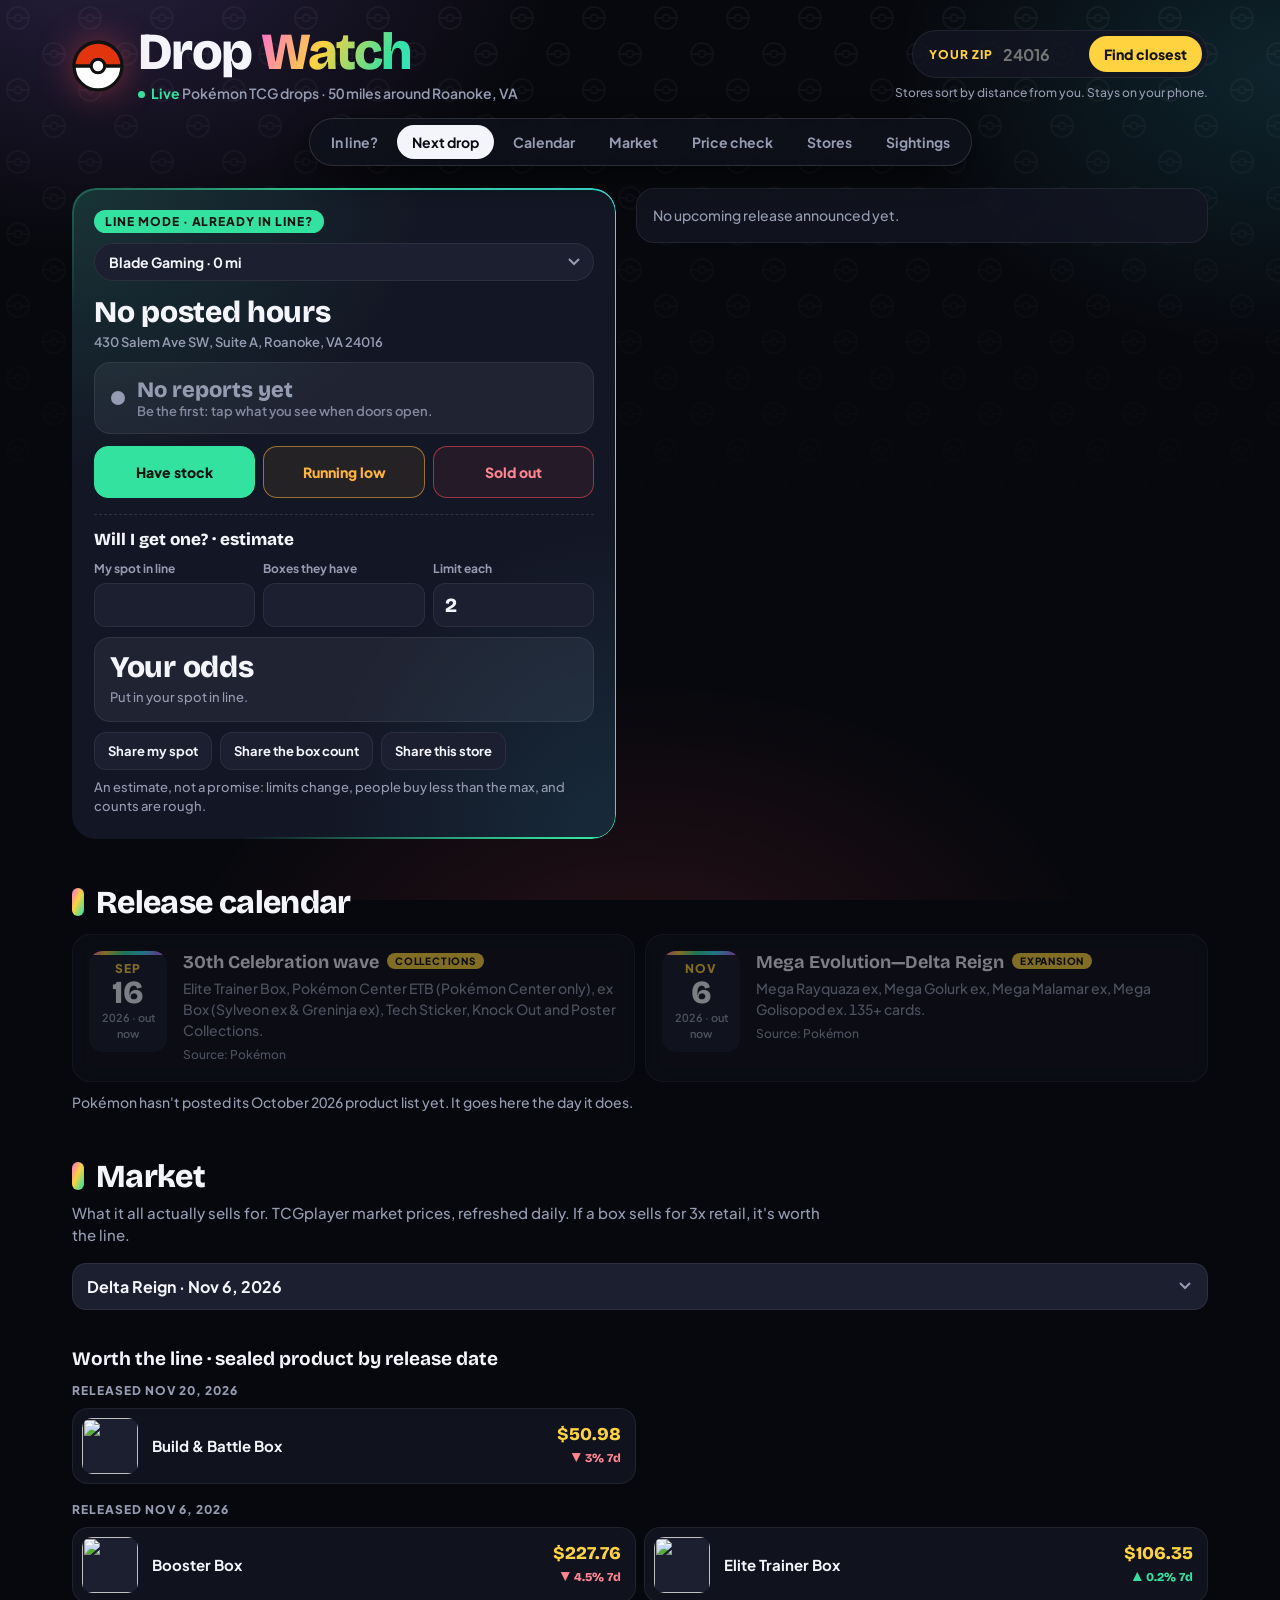
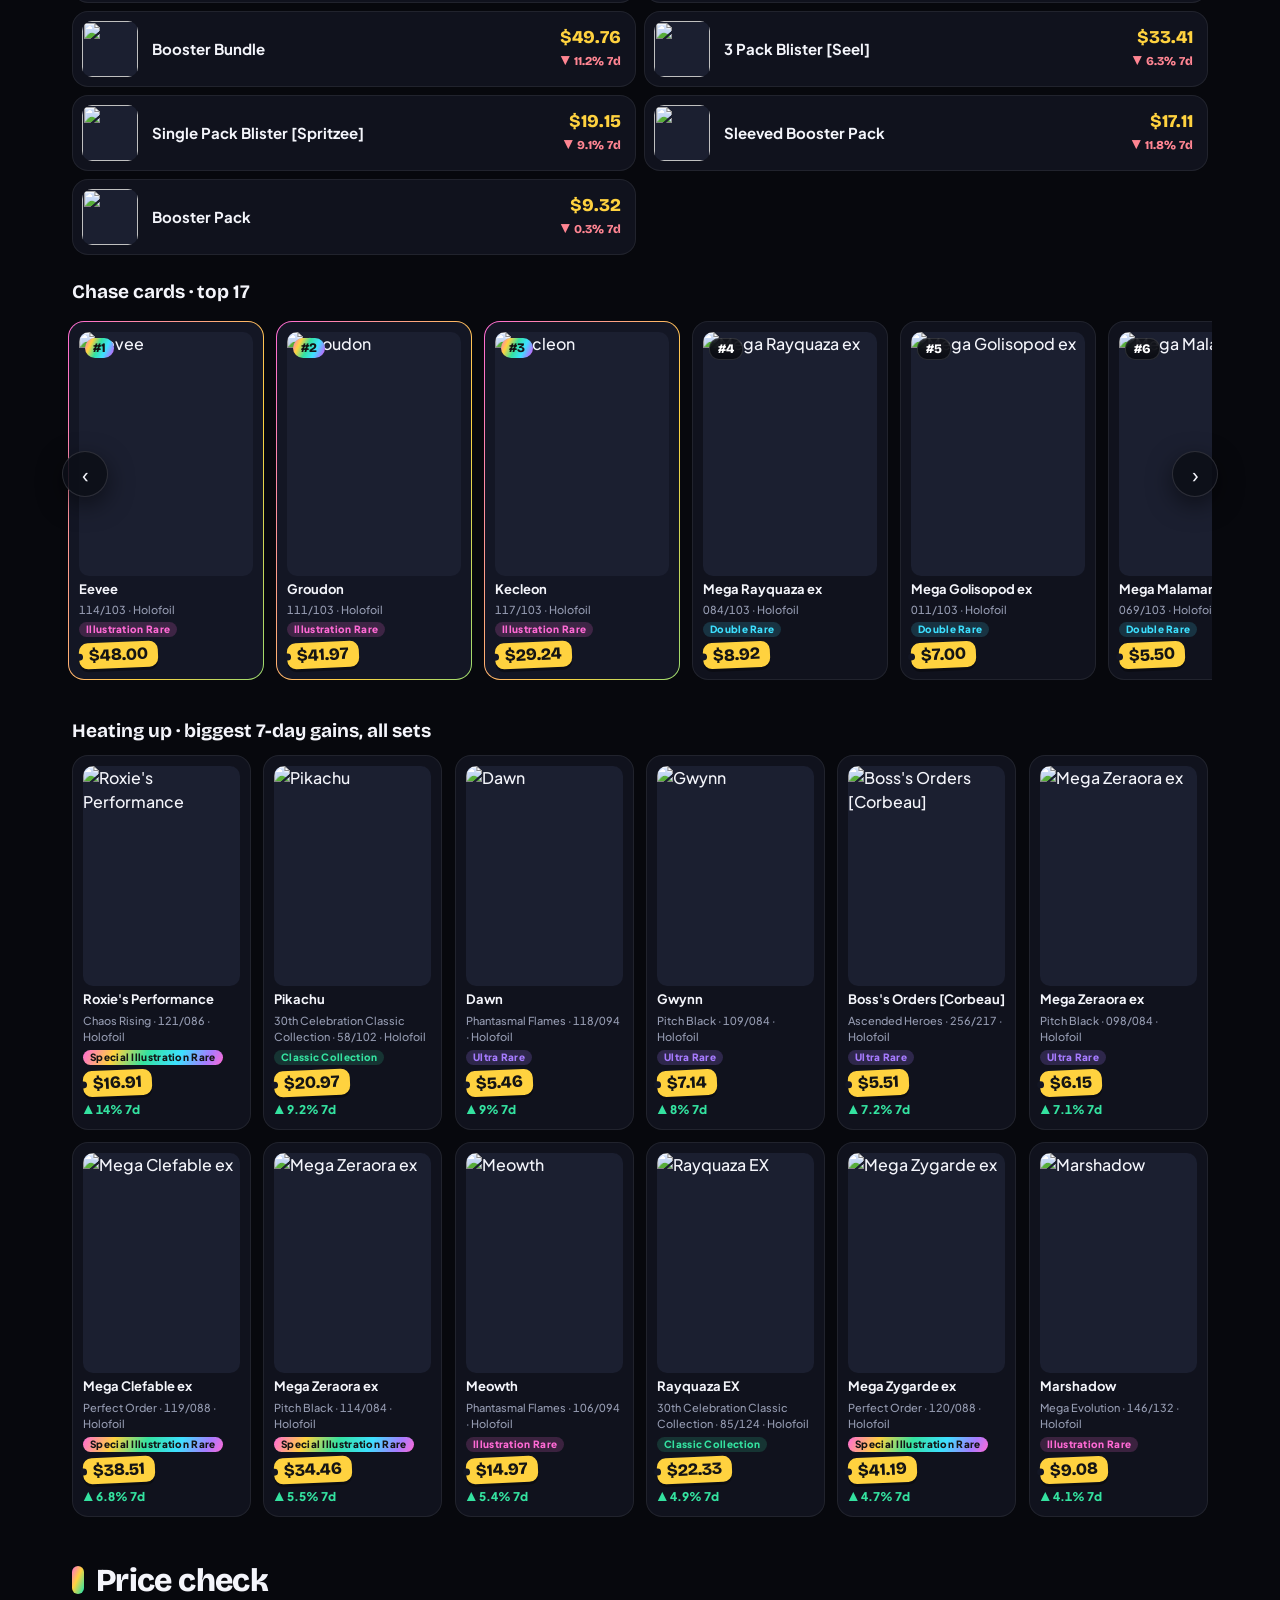
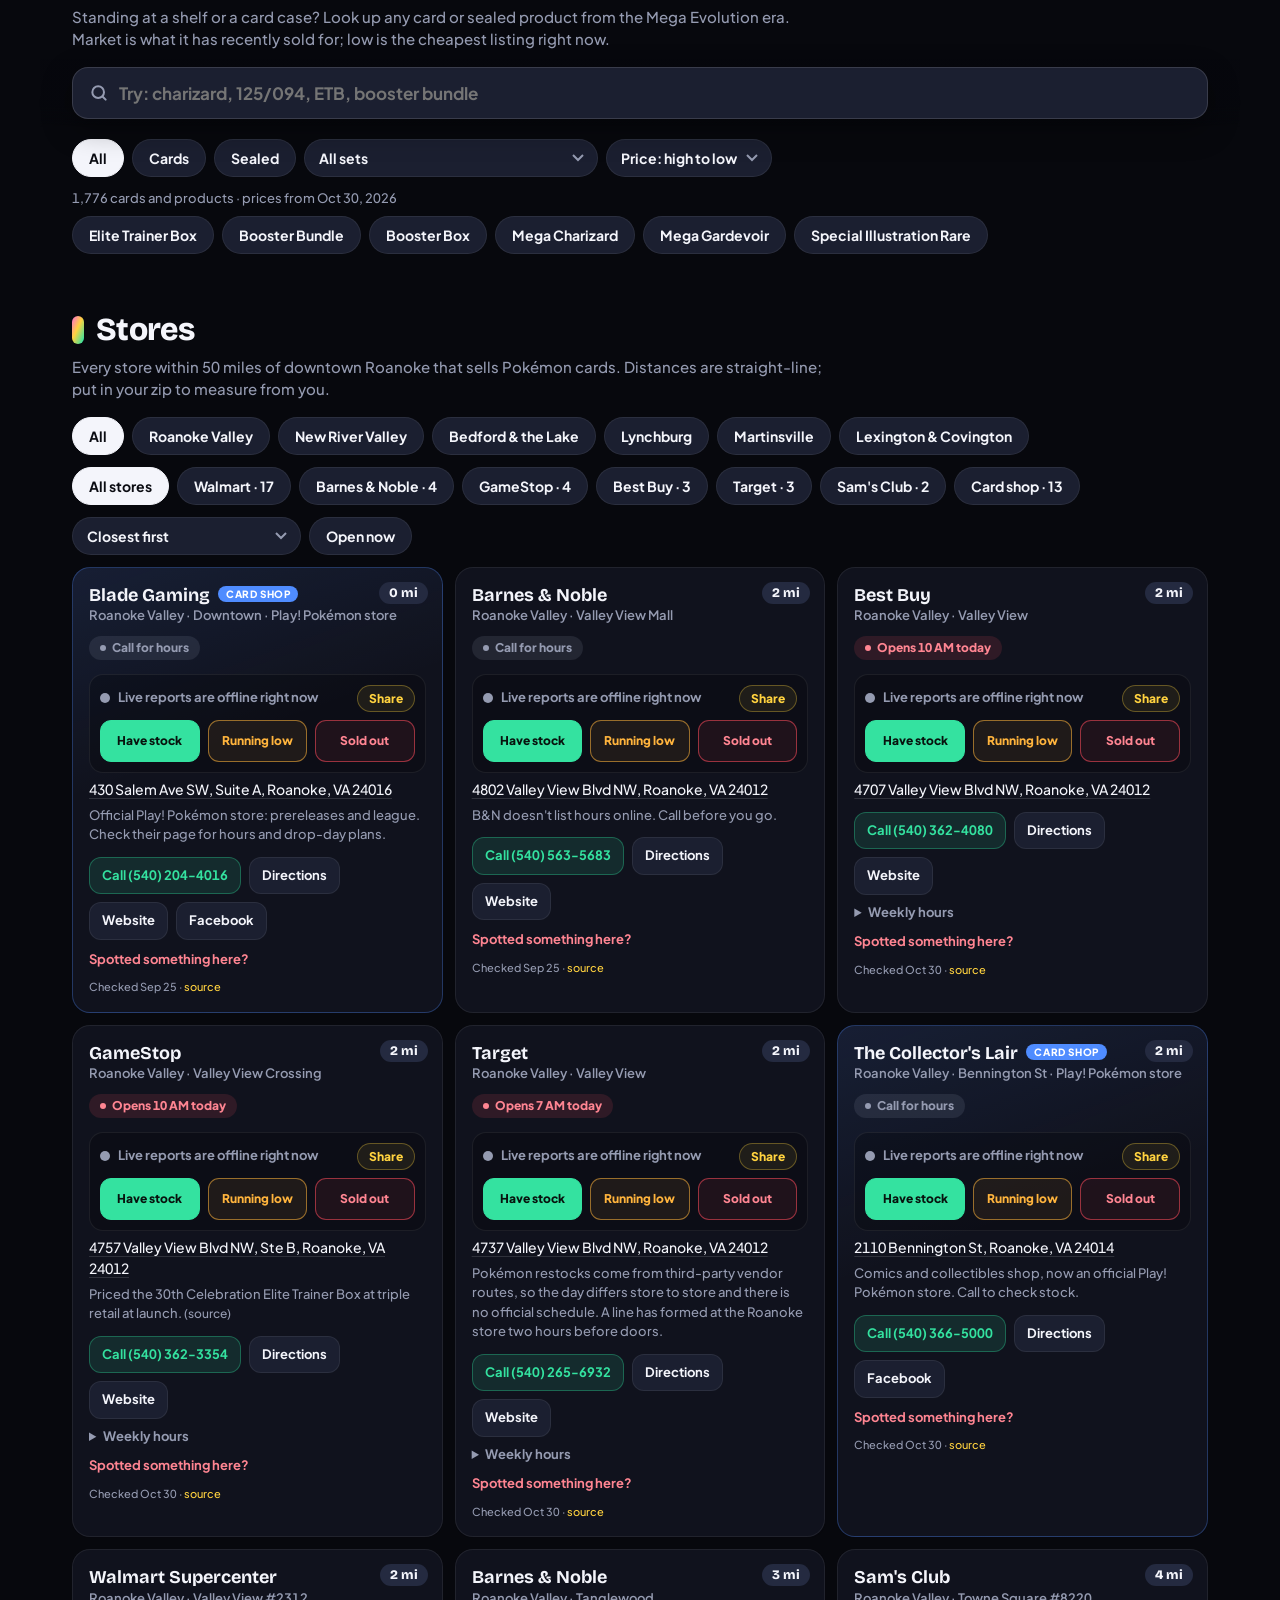
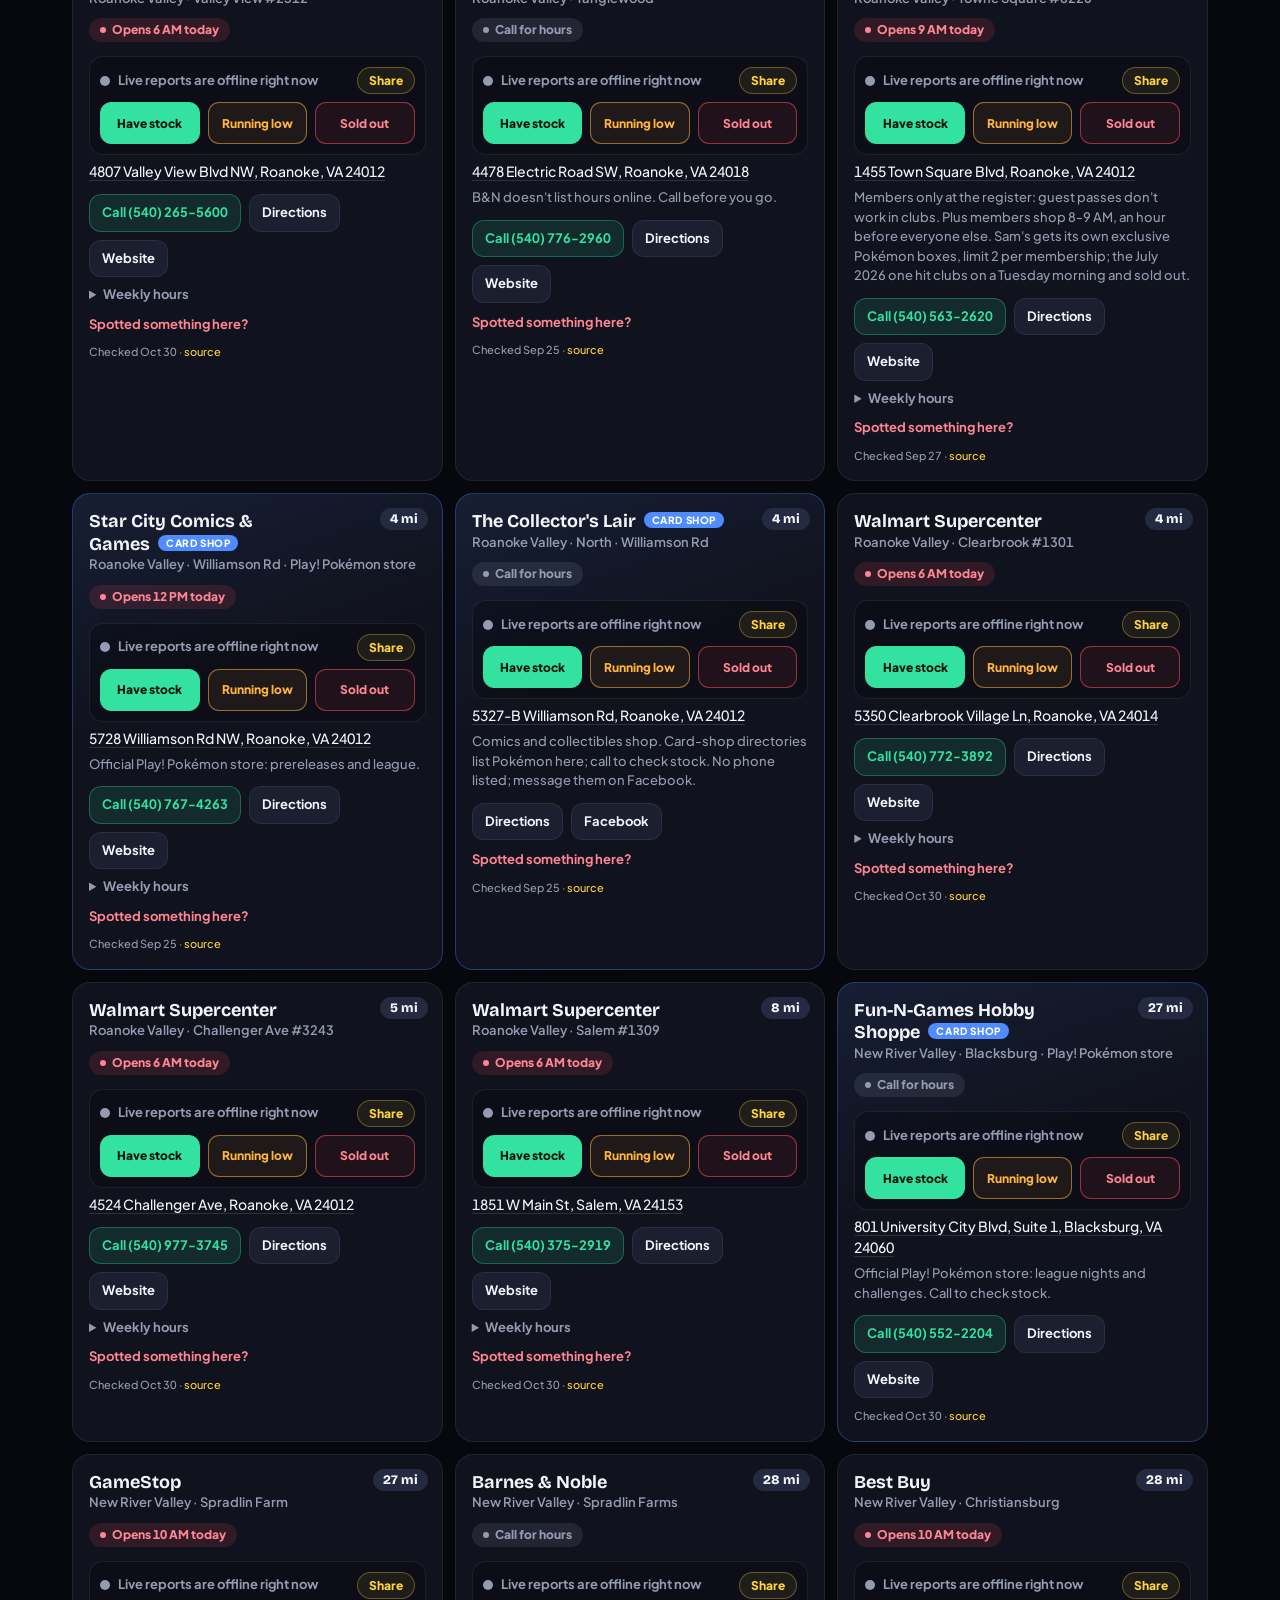
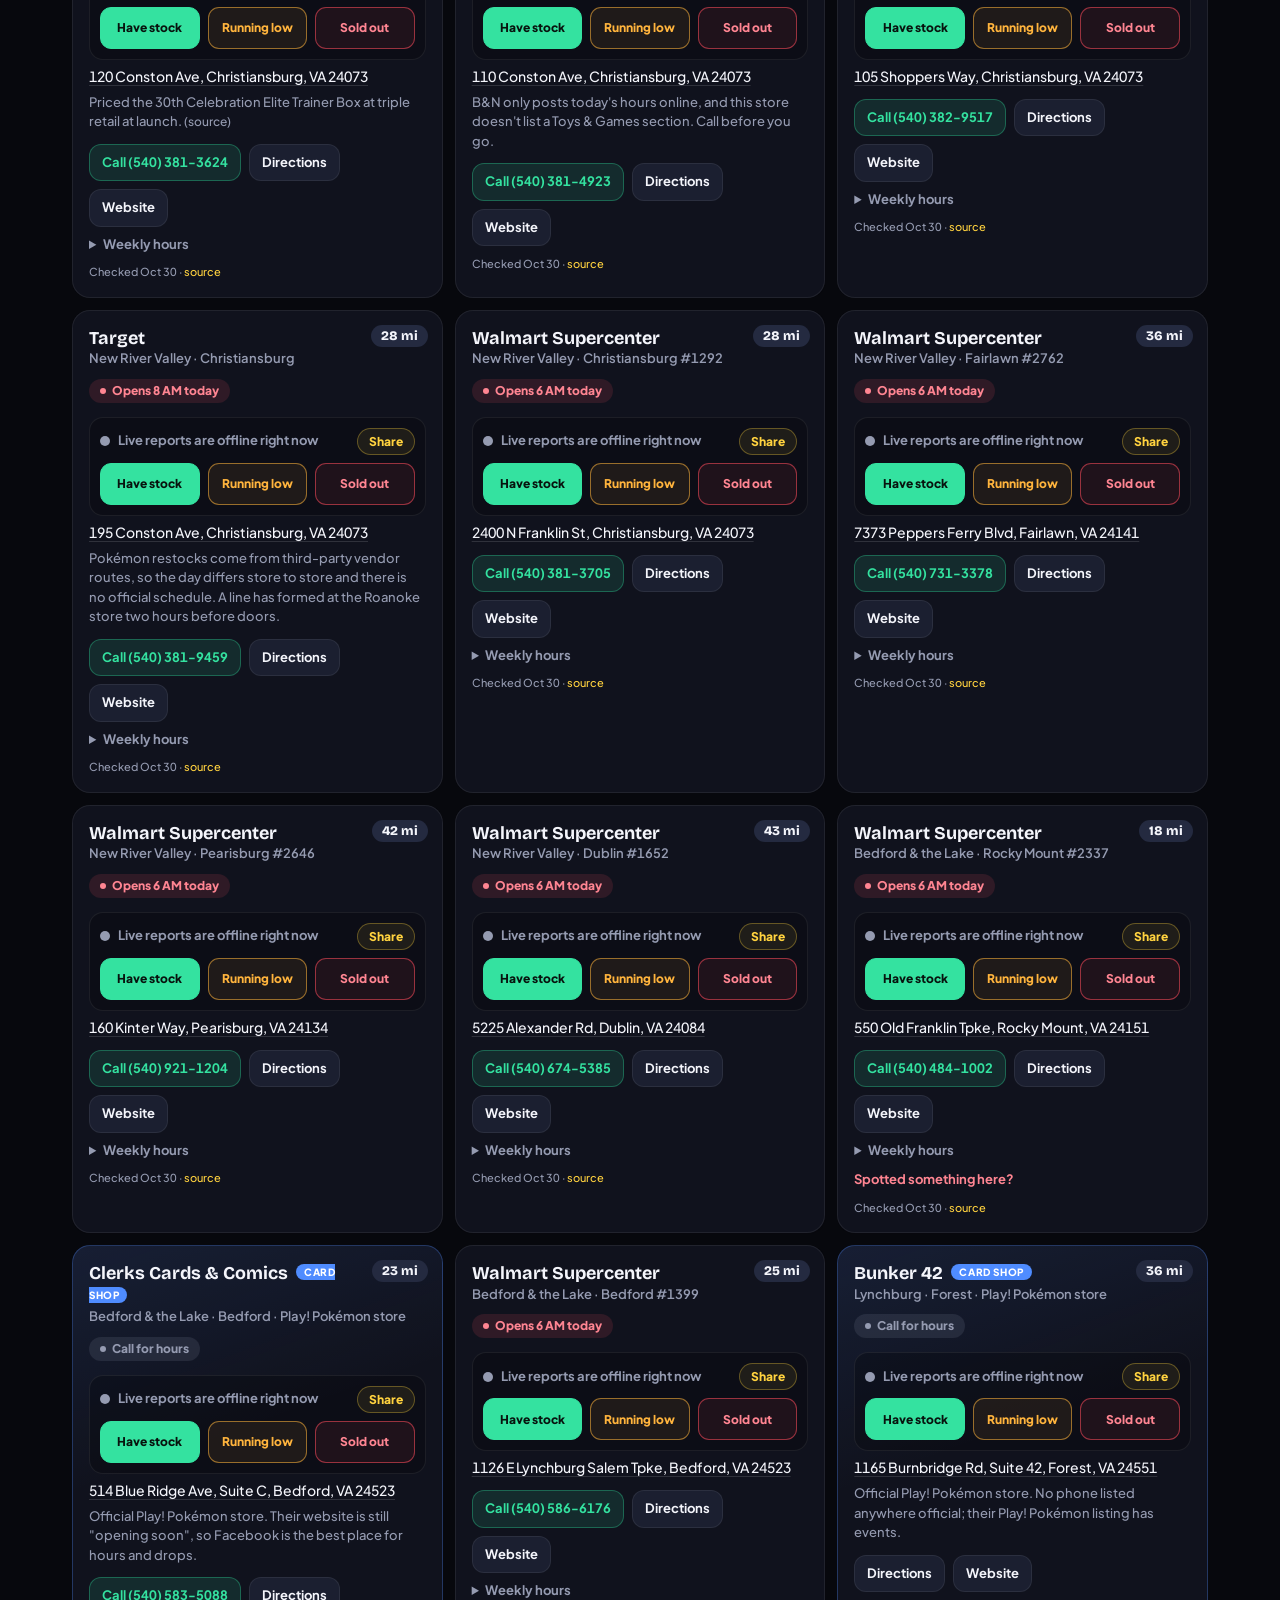
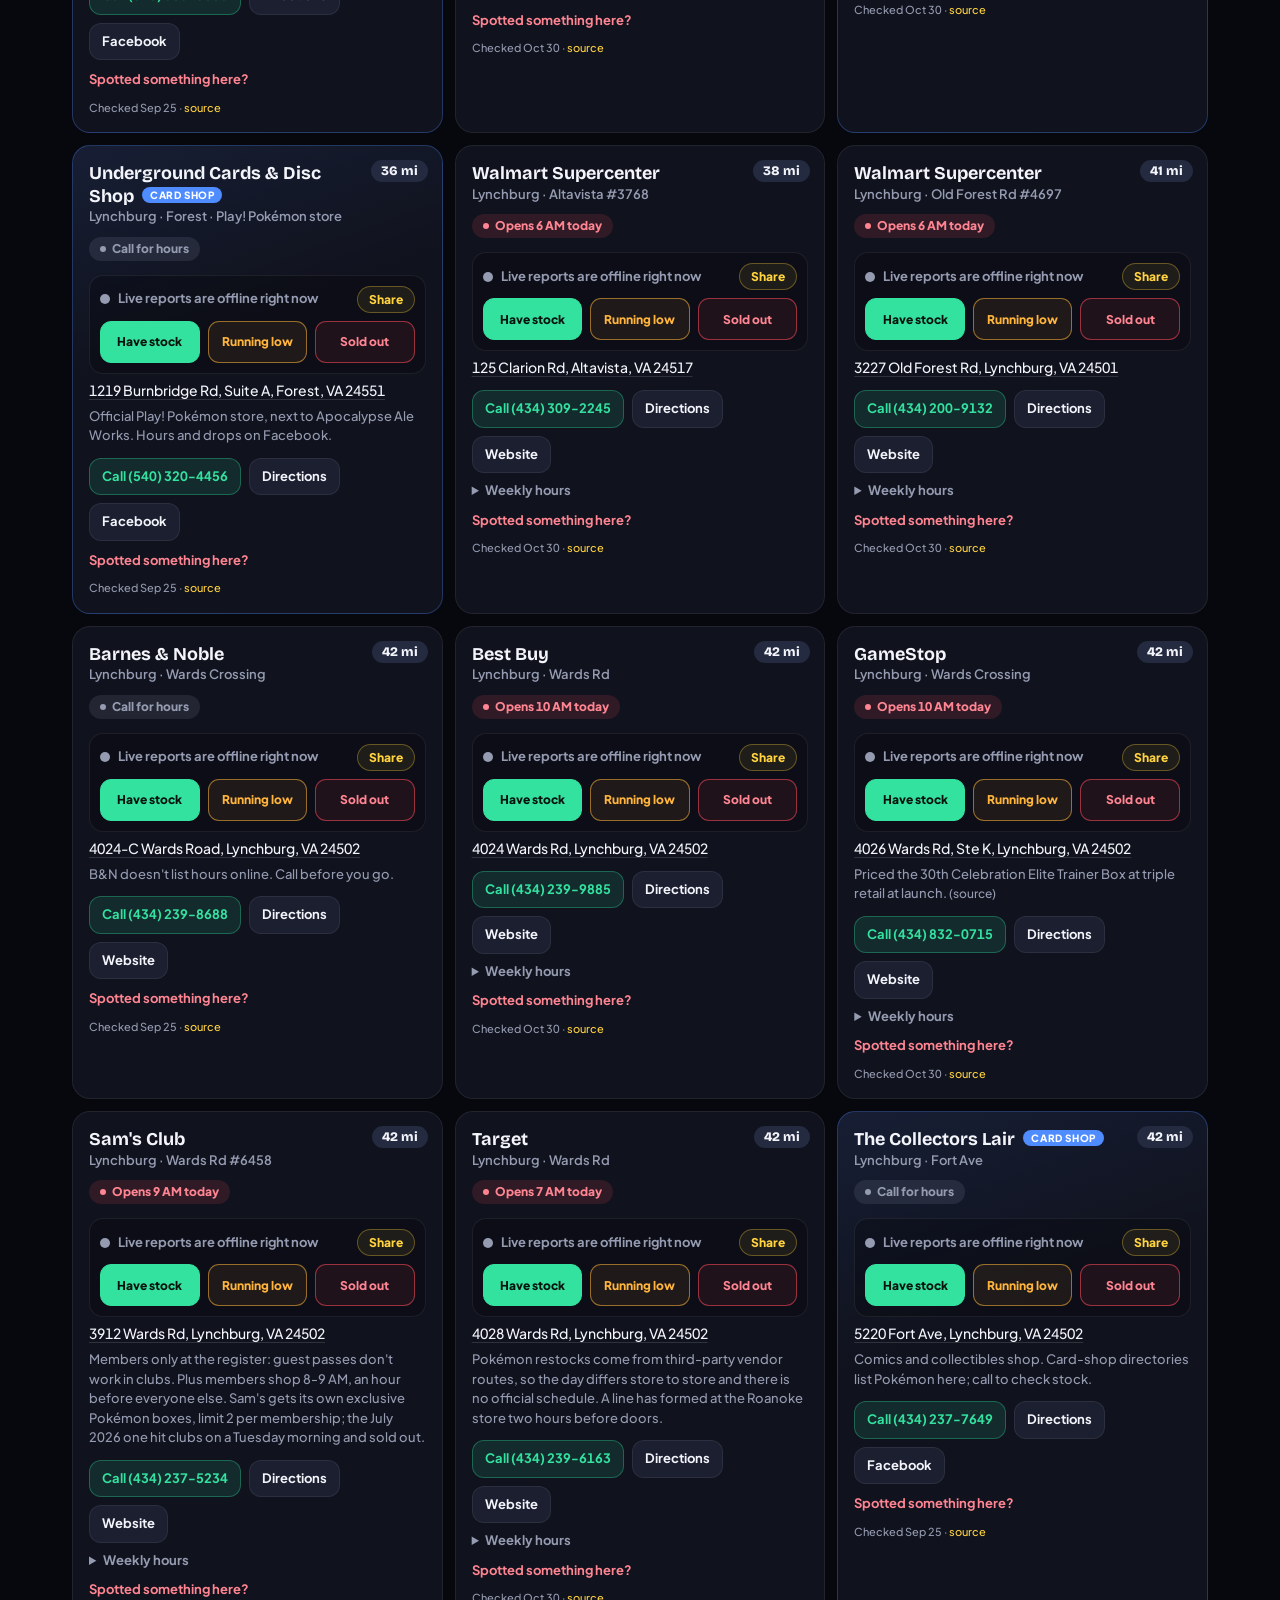
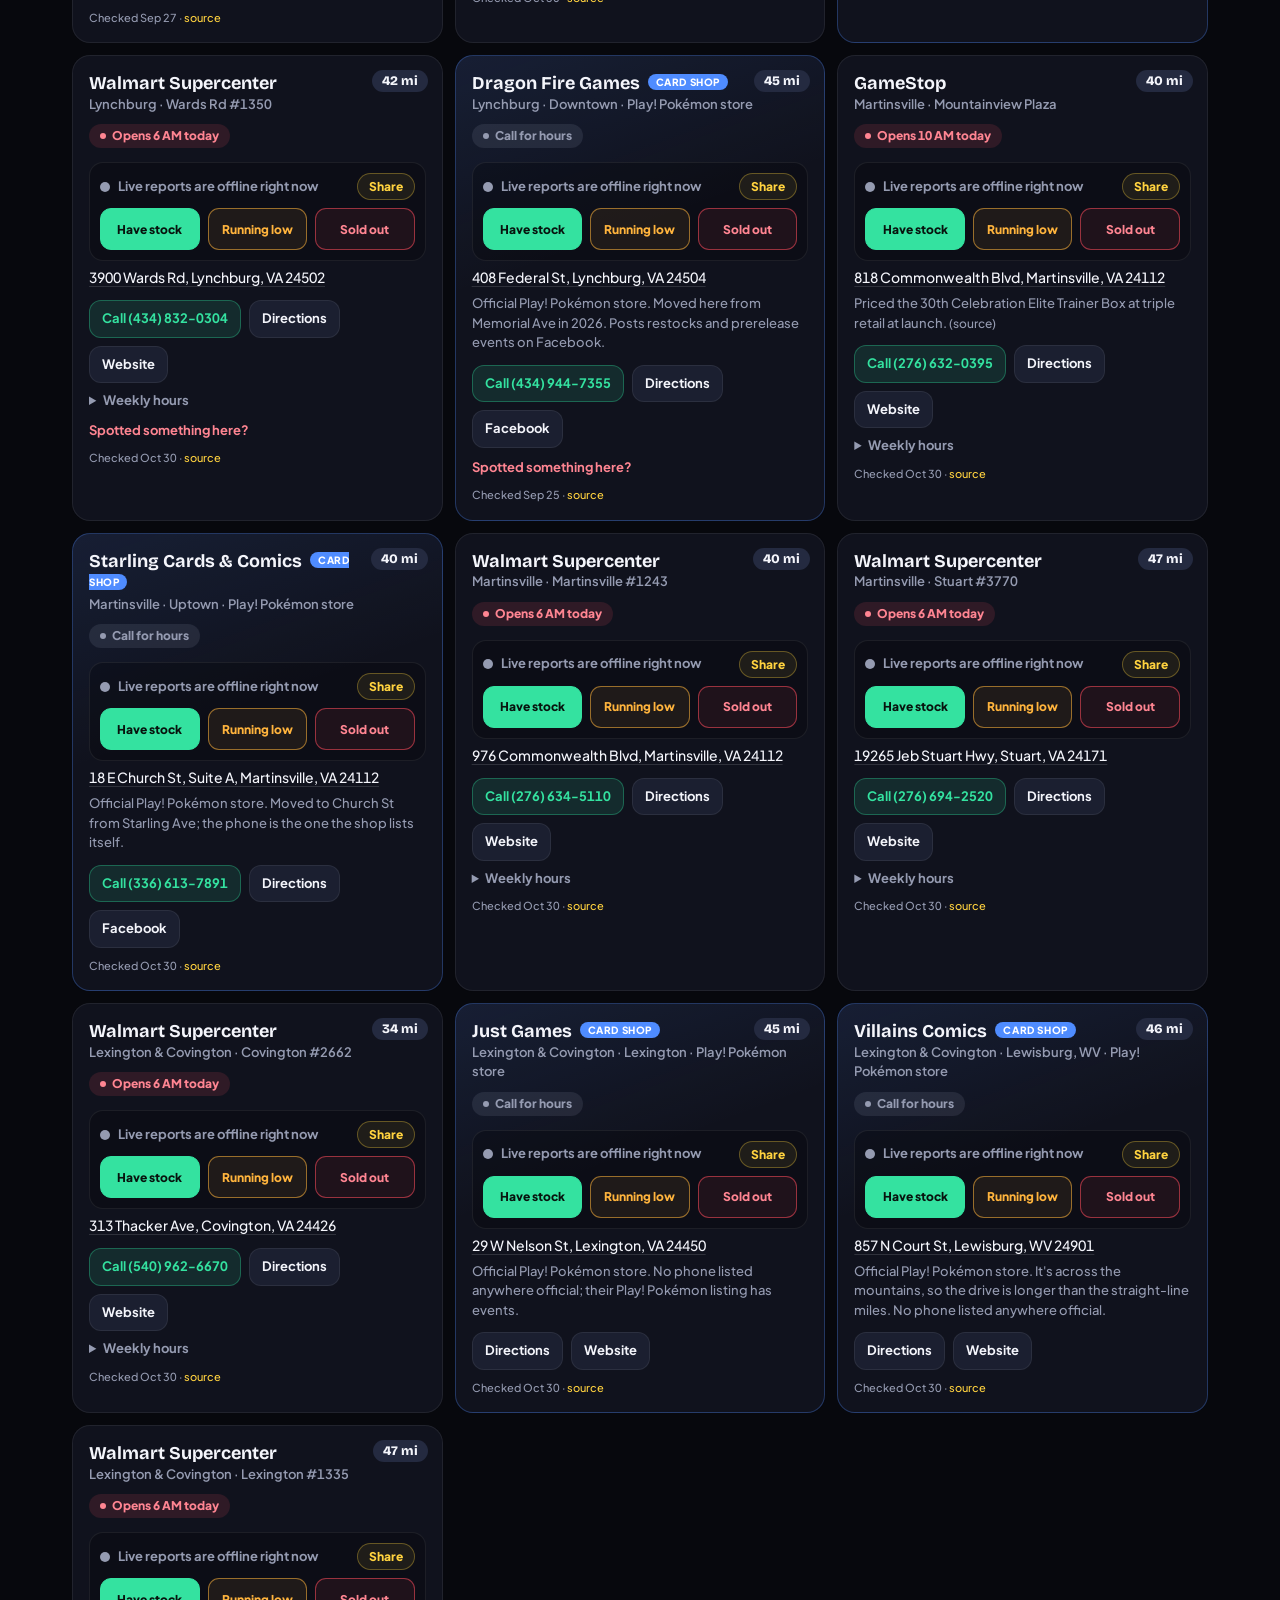
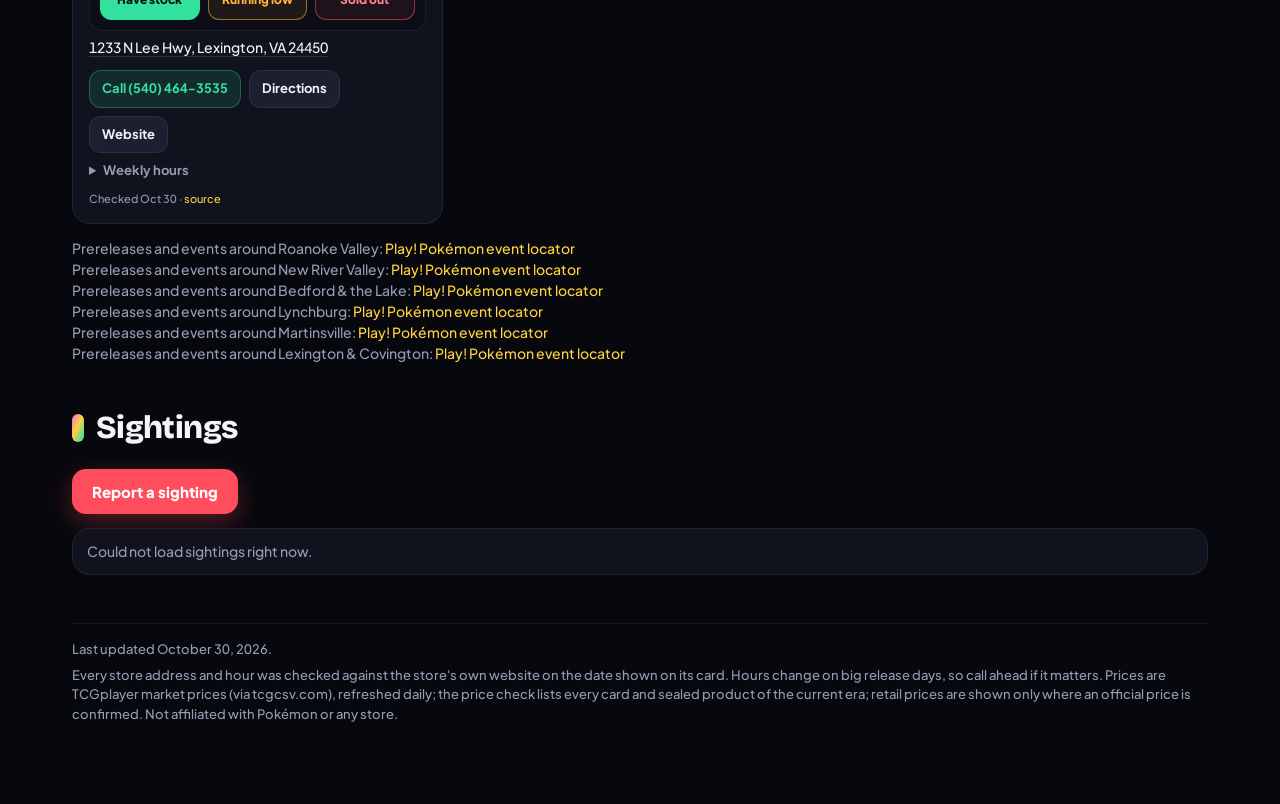
==== commit 0dfb46be: "Drop Watch: holo foil redesign New fonts (Bricolage Grotesque + Plus Jakarta Sans), foil borders on " ====
--- a/drops/index.html
+++ b/drops/index.html
@@ -4,14 +4,15 @@
 <meta charset="UTF-8">
 <meta name="viewport" content="width=device-width, initial-scale=1.0">
 <title>Drop Watch · Pokémon TCG · Roanoke &amp; 50 Miles Around</title>
-<meta name="theme-color" content="#0b0d12">
+<meta name="theme-color" content="#07080d">
 <meta name="description" content="Pokémon TCG release dates, store opening times on drop day, price check and sightings for every store within 50 miles of Roanoke, VA: the New River Valley, Lynchburg, Martinsville, Lexington and Smith Mountain Lake.">
 <link rel="manifest" href="manifest.webmanifest">
 <link rel="icon" type="image/png" href="icon-192.png">
 <link rel="apple-touch-icon" href="apple-touch-icon.png">
 <meta name="apple-mobile-web-app-title" content="Drop Watch">
 <link rel="preconnect" href="https://fonts.googleapis.com">
-<link href="https://fonts.googleapis.com/css2?family=Orbitron:wght@500;700;900&family=Share+Tech+Mono&display=swap" rel="stylesheet">
+<link rel="preconnect" href="https://fonts.gstatic.com" crossorigin>
+<link href="https://fonts.googleapis.com/css2?family=Bricolage+Grotesque:opsz,wght@12..96,600..800&family=Plus+Jakarta+Sans:wght@500;600;700;800&display=swap" rel="stylesheet">
 <!--
   Drop Watch (built 2026-09-25 for Evan and his buddy).
   Data: data.json (stores + releases, every fact checked against the
@@ -21,246 +22,396 @@
   centroids within 100 mi) lets a visitor measure from their own zip.
 -->
 <style>
+  /* Look: "holo foil" (2026-10-30). Dark base, iridescent foil on the things that matter
+     (next drop, line mode, chase cards), price-tag stickers, rarity chips. */
+  @property --ang { syntax: '<angle>'; inherits: false; initial-value: 0deg; }
   :root {
-    --bg: #0b0d12; --panel: #141821; --panel2: #1b2130; --line: rgba(255,255,255,0.08);
-    --text: #eef1f6; --dim: #9aa3b2; --yellow: #ffcb05; --red: #e3350d; --blue: #3d7dca;
-    --green: #3ddc97; --amber: #ffb020;
+    --bg: #07080d; --bg2: #0c0e16; --panel: rgba(20,23,35,0.78); --panel-s: #131624; --panel2: #1b1f30; --panel3: #242a40;
+    --line: rgba(255,255,255,0.07); --line2: rgba(255,255,255,0.13);
+    --text: #f4f5fb; --dim: #959bb1; --yellow: #ffd23f; --red: #ff4d5e; --blue: #4f8cff;
+    --green: #34e2a0; --amber: #ffb43d; --violet: #a77bff; --pink: #ff6ad5; --cyan: #3de0ff;
+    --holo: linear-gradient(115deg, #ff6ad5, #ffd23f 22%, #34e2a0 45%, #3de0ff 68%, #a77bff 88%, #ff6ad5);
+    --fd: 'Bricolage Grotesque', 'Plus Jakarta Sans', system-ui, sans-serif;
+    --fb: 'Plus Jakarta Sans', system-ui, -apple-system, 'Segoe UI', Roboto, sans-serif;
+    --r: 18px; --navh: 70px; --tabh: 0px;
   }
   * { box-sizing: border-box; margin: 0; padding: 0; }
-  body { background: radial-gradient(ellipse at 20% -10%, rgba(255,203,5,0.10), transparent 45%),
-         radial-gradient(ellipse at 100% 110%, rgba(227,53,13,0.10), transparent 45%), var(--bg) fixed;
-         color: var(--text); font: 16px/1.45 system-ui, -apple-system, "Segoe UI", Roboto, sans-serif; min-height: 100vh; }
+  html { scroll-behavior: smooth; -webkit-text-size-adjust: 100%; }
+  body { background: var(--bg); color: var(--text); font: 500 16px/1.5 var(--fb); min-height: 100vh;
+         font-variant-numeric: tabular-nums; -webkit-tap-highlight-color: transparent; overflow-x: hidden; }
+  /* Aurora + a faint field of Poke Balls, fixed behind everything. */
+  body::before { content: ''; position: fixed; inset: 0; z-index: -2; pointer-events: none;
+    background: radial-gradient(60vmax 40vmax at 8% -6%, rgba(167,123,255,0.20), transparent 60%),
+                radial-gradient(50vmax 36vmax at 100% 8%, rgba(61,224,255,0.13), transparent 60%),
+                radial-gradient(60vmax 40vmax at 50% 110%, rgba(255,77,94,0.13), transparent 60%), var(--bg); }
+  body::after { content: ''; position: fixed; inset: 0; z-index: -1; pointer-events: none; opacity: 0.045;
+    background-image: url("data:image/svg+xml,%3Csvg xmlns='http://www.w3.org/2000/svg' width='72' height='72' viewBox='0 0 72 72'%3E%3Cg fill='none' stroke='%23fff' stroke-width='2'%3E%3Ccircle cx='18' cy='18' r='11'/%3E%3Cpath d='M7 18h7m8 0h7'/%3E%3Ccircle cx='18' cy='18' r='3.5'/%3E%3Ccircle cx='54' cy='54' r='11'/%3E%3Cpath d='M43 54h7m8 0h7'/%3E%3Ccircle cx='54' cy='54' r='3.5'/%3E%3C/g%3E%3C/svg%3E");
+    -webkit-mask-image: linear-gradient(180deg, #000, transparent 70%); mask-image: linear-gradient(180deg, #000, transparent 70%); }
   a { color: var(--yellow); text-decoration: none; }
   a:hover { text-decoration: underline; }
-  .wrap { max-width: 980px; margin: 0 auto; padding: 22px 16px 60px; }
-  header { display: flex; align-items: center; gap: 14px; margin-bottom: 22px; }
-  .ball { width: 44px; height: 44px; flex: none; }
-  h1 { font-family: 'Orbitron', sans-serif; font-weight: 900; letter-spacing: 2px; font-size: clamp(26px, 6vw, 38px); line-height: 1; }
-  h1 span { color: var(--yellow); }
-  .sub { font-family: 'Share Tech Mono', monospace; color: var(--dim); letter-spacing: 2px; text-transform: uppercase; font-size: 13px; margin-top: 6px; }
-  h2 { font-family: 'Orbitron', sans-serif; font-size: 15px; letter-spacing: 3px; text-transform: uppercase; color: var(--yellow); margin: 28px 0 12px; }
-  .card { background: var(--panel); border: 1px solid var(--line); border-radius: 16px; padding: 16px; }
-  /* Next drop */
-  .next { background: linear-gradient(135deg, rgba(255,203,5,0.14), rgba(227,53,13,0.10)), var(--panel);
-          border: 1px solid rgba(255,203,5,0.35); border-radius: 18px; padding: 20px; }
-  .next .label { font-family: 'Share Tech Mono', monospace; letter-spacing: 3px; font-size: 12px; color: var(--yellow); text-transform: uppercase; }
-  .next .name { font-family: 'Orbitron', sans-serif; font-weight: 700; font-size: clamp(20px, 4.6vw, 28px); margin: 6px 0 4px; }
-  .next .when { font-size: 18px; }
-  .count { display: flex; gap: 10px; margin: 14px 0 10px; flex-wrap: wrap; }
-  .count div { background: rgba(0,0,0,0.3); border-radius: 12px; padding: 8px 14px; text-align: center; min-width: 74px; }
-  .count b { display: block; font-family: 'Orbitron', sans-serif; font-size: 26px; color: var(--yellow); }
-  .count small { color: var(--dim); font-size: 12px; text-transform: uppercase; letter-spacing: 1px; }
-  /* Release list */
-  .rel { display: grid; gap: 10px; }
-  .rel .card { display: grid; grid-template-columns: 92px 1fr; gap: 14px; align-items: start; }
-  .rel .date { font-family: 'Orbitron', sans-serif; text-align: center; background: var(--panel2); border-radius: 12px; padding: 8px 4px; }
-  .rel .date .m { font-size: 12px; color: var(--yellow); letter-spacing: 2px; }
-  .rel .date .d { font-size: 28px; font-weight: 900; line-height: 1.1; }
-  .rel .date .y { font-size: 11px; color: var(--dim); }
-  .rel .past { opacity: 0.55; }
-  .kind { display: inline-block; font-size: 11px; letter-spacing: 1px; text-transform: uppercase; color: var(--bg); background: var(--yellow); border-radius: 6px; padding: 1px 7px; margin-left: 6px; vertical-align: middle; }
-  .rel h3 { font-size: 17px; }
+  button, select, input { font-family: var(--fb); }
+  :focus-visible { outline: 2px solid var(--cyan); outline-offset: 2px; }
+  .wrap { max-width: 1200px; margin: 0 auto; padding: 22px 20px 70px; }
+
+  /* Header */
+  header { display: flex; align-items: center; flex-wrap: wrap; gap: 14px 22px; margin-bottom: 14px; }
+  .brand { display: flex; align-items: center; gap: 14px; margin-right: auto; }
+  .ball { width: 52px; height: 52px; flex: none; filter: drop-shadow(0 0 18px rgba(255,77,94,0.45)); animation: wobble 6s ease-in-out infinite; transform-origin: 50% 80%; }
+  @keyframes wobble { 0%, 86%, 100% { transform: rotate(0); } 89% { transform: rotate(-14deg); } 92% { transform: rotate(11deg); } 95% { transform: rotate(-6deg); } }
+  h1 { font: 800 clamp(32px, 7vw, 52px)/0.95 var(--fd); letter-spacing: -0.03em; }
+  h1 span { background: var(--holo); background-size: 200% 100%; -webkit-background-clip: text; background-clip: text; color: transparent; animation: foil 8s linear infinite; }
+  @keyframes foil { to { background-position: 200% 0; } }
+  .sub { color: var(--dim); font-size: 14px; font-weight: 600; margin-top: 6px; }
+  .sub b { color: var(--green); font-weight: 700; }
+  .sub b::before { content: ''; display: inline-block; width: 7px; height: 7px; border-radius: 50%; background: var(--green); margin: 0 6px 1px 0; box-shadow: 0 0 0 0 var(--green); animation: ping 2s ease-out infinite; }
+  @keyframes ping { 0% { box-shadow: 0 0 0 0 rgba(52,226,160,0.7); } 100% { box-shadow: 0 0 0 9px rgba(52,226,160,0); } }
+
+  h2 { display: flex; align-items: center; gap: 12px; font: 800 clamp(24px, 4.4vw, 32px)/1.1 var(--fd); letter-spacing: -0.02em; margin: 46px 0 14px; }
+  h2::before { content: ''; width: 12px; height: 28px; border-radius: 6px; background: var(--holo); background-size: 100% 300%; flex: none; }
+  .card { background: var(--panel); border: 1px solid var(--line); border-radius: var(--r); padding: 16px;
+          -webkit-backdrop-filter: blur(10px); backdrop-filter: blur(10px); }
   .muted { color: var(--dim); font-size: 14px; }
   .src { font-size: 12px; color: var(--dim); }
-  /* Tabs */
+  .intro { color: var(--dim); font-size: 15px; margin: -6px 0 16px; max-width: 70ch; }
+
+  /* Foil frame: an animated iridescent border on the hero panels. */
+  .next, .lm { position: relative; border-radius: 24px; padding: 22px; background: var(--panel-s); isolation: isolate; overflow: hidden; }
+  .next::before, .lm::before { content: ''; position: absolute; inset: 0; border-radius: inherit; padding: 1.5px; z-index: -1;
+    background: conic-gradient(from var(--ang), #ff6ad5, #ffd23f, #34e2a0, #3de0ff, #a77bff, #ff6ad5);
+    -webkit-mask: linear-gradient(#000 0 0) content-box, linear-gradient(#000 0 0); -webkit-mask-composite: xor; mask-composite: exclude;
+    animation: spin 7s linear infinite; }
+  .lm::before { background: conic-gradient(from var(--ang), #34e2a0, #3de0ff, #34e2a0 40%, transparent 55%, transparent 85%, #34e2a0); }
+  .next::after, .lm::after { content: ''; position: absolute; inset: 0; z-index: -2; pointer-events: none;
+    background: radial-gradient(120% 80% at 0% 0%, rgba(255,210,63,0.14), transparent 55%), radial-gradient(100% 90% at 100% 100%, rgba(167,123,255,0.16), transparent 55%); }
+  .lm::after { background: radial-gradient(120% 80% at 0% 0%, rgba(52,226,160,0.15), transparent 55%), radial-gradient(100% 90% at 100% 100%, rgba(61,224,255,0.10), transparent 55%); }
+  @keyframes spin { to { --ang: 360deg; } }
+  .hero { display: grid; grid-template-columns: minmax(0, 1fr); gap: 16px; align-items: start; }
+  .hero > * { min-width: 0; }
+
+  /* Next drop */
+  .next .label, .lmhead .label { display: inline-flex; align-items: center; gap: 8px; font: 800 12px var(--fb); letter-spacing: 0.08em; text-transform: uppercase;
+    color: #141414; background: var(--yellow); border-radius: 999px; padding: 4px 11px; }
+  .lmhead .label { background: var(--green); }
+  .next .name { font: 800 clamp(24px, 5.4vw, 34px)/1.08 var(--fd); letter-spacing: -0.02em; margin: 12px 0 4px; }
+  .next .when { font-size: 16px; color: var(--dim); font-weight: 600; }
+  .count { display: grid; grid-template-columns: repeat(4, 1fr); gap: 8px; margin: 16px 0 6px; max-width: 420px; }
+  .count div { background: linear-gradient(180deg, #1e2336 0 50%, #191d2e 50% 100%); border: 1px solid var(--line2); border-radius: 14px; padding: 10px 4px 8px; text-align: center; perspective: 300px; box-shadow: inset 0 -2px 0 rgba(0,0,0,0.35); }
+  .count b { display: block; font: 800 clamp(26px, 7vw, 36px)/1 var(--fd); color: var(--yellow); transform-origin: 50% 100%; }
+  .count b.flip { animation: flip 0.45s cubic-bezier(.2,.8,.3,1); }
+  @keyframes flip { 0% { transform: rotateX(80deg); opacity: 0.2; } 100% { transform: none; opacity: 1; } }
+  .count small { display: block; color: var(--dim); font-size: 11px; font-weight: 700; text-transform: uppercase; letter-spacing: 0.08em; margin-top: 4px; }
+
+  /* Release calendar */
+  .rel { display: grid; gap: 10px; }
+  .rel .card { display: grid; grid-template-columns: 78px 1fr; gap: 16px; align-items: start; transition: border-color .2s, transform .2s; }
+  .rel .card:hover { border-color: var(--line2); transform: translateY(-2px); }
+  .rel .date { text-align: center; background: var(--panel2); border-radius: 14px; padding: 8px 4px 9px; position: relative; overflow: hidden; }
+  .rel .date::before { content: ''; position: absolute; left: 0; right: 0; top: 0; height: 4px; background: var(--holo); }
+  .rel .date .m { font: 800 12px var(--fb); color: var(--yellow); letter-spacing: 0.1em; margin-top: 2px; }
+  .rel .date .d { font: 800 32px/1.05 var(--fd); }
+  .rel .date .y { font-size: 11px; color: var(--dim); font-weight: 600; }
+  .rel .past { opacity: 0.5; }
+  .rel h3 { font: 700 18px/1.25 var(--fd); margin-bottom: 4px; }
+  .kind { display: inline-block; font: 800 10px var(--fb); letter-spacing: 0.08em; text-transform: uppercase; color: #141414; background: var(--yellow); border-radius: 999px; padding: 2px 8px; margin-left: 8px; vertical-align: 3px; }
+
+  /* Chips / tabs */
   .tabs { display: flex; gap: 8px; margin-bottom: 12px; flex-wrap: wrap; }
-  .tabs button { font: 600 14px system-ui, sans-serif; color: var(--text); background: var(--panel); border: 1px solid var(--line);
-                 border-radius: 999px; padding: 8px 16px; cursor: pointer; }
-  .tabs button.on { background: var(--yellow); color: #111; border-color: var(--yellow); }
+  .tabs button { font: 700 14px var(--fb); color: var(--text); background: var(--panel2); border: 1px solid var(--line); border-radius: 999px; padding: 9px 16px; cursor: pointer; transition: background .15s, border-color .15s, transform .1s; }
+  .tabs button:hover { border-color: var(--line2); }
+  .tabs button:active { transform: scale(0.96); }
+  .tabs button.on { background: var(--text); color: #0b0c12; border-color: var(--text); }
+  .mini { font: 700 14px var(--fb); color: var(--text); background: var(--panel2); border: 1px solid var(--line); border-radius: 999px; padding: 9px 34px 9px 14px; max-width: 100%; cursor: pointer;
+          -webkit-appearance: none; appearance: none; background-image: url("data:image/svg+xml,%3Csvg xmlns='http://www.w3.org/2000/svg' width='12' height='8' viewBox='0 0 12 8'%3E%3Cpath d='M1 1l5 5 5-5' stroke='%23959bb1' stroke-width='2' fill='none'/%3E%3C/svg%3E");
+          background-repeat: no-repeat; background-position: right 13px center; }
+
   /* Stores */
-  .stores { display: grid; grid-template-columns: repeat(auto-fill, minmax(290px, 1fr)); gap: 12px; }
-  .store h3 { font-size: 17px; }
-  .store .tag { color: var(--dim); font-size: 13px; }
-  .pill { display: inline-block; font-size: 12px; font-weight: 700; border-radius: 999px; padding: 2px 10px; margin: 8px 0 6px; }
-  .pill.open { background: rgba(61,220,151,0.15); color: var(--green); }
-  .pill.soon { background: rgba(255,176,32,0.15); color: var(--amber); }
-  .pill.closed { background: rgba(227,53,13,0.15); color: #ff7a5c; }
-  .pill.call { background: rgba(154,163,178,0.15); color: var(--dim); }
-  .pill.warn { background: rgba(227,53,13,0.2); color: #ff7a5c; }
-  .local { border-color: rgba(61,125,202,0.45); }
-  .badge { font-size: 11px; color: #fff; background: var(--blue); border-radius: 6px; padding: 1px 7px; margin-left: 6px; vertical-align: middle; }
-  .row { font-size: 14px; margin-top: 3px; }
+  .stores { display: grid; grid-template-columns: repeat(auto-fill, minmax(300px, 1fr)); gap: 12px; }
+  .store { display: flex; flex-direction: column; transition: border-color .2s, transform .2s, box-shadow .2s; }
+  .store:hover { border-color: var(--line2); transform: translateY(-2px); box-shadow: 0 12px 30px rgba(0,0,0,0.35); }
+  .store h3 { font: 700 18px/1.25 var(--fd); padding-right: 64px; }
+  .store .tag { color: var(--dim); font-size: 13px; font-weight: 600; }
+  .pill { display: inline-flex; align-items: center; gap: 6px; align-self: flex-start; font-size: 12px; font-weight: 800; border-radius: 999px; padding: 3px 11px; margin: 10px 0 4px; }
+  .pill::before { content: ''; width: 6px; height: 6px; border-radius: 50%; background: currentColor; }
+  .pill.open { background: rgba(52,226,160,0.14); color: var(--green); }
+  .pill.soon { background: rgba(255,180,61,0.14); color: var(--amber); }
+  .pill.closed { background: rgba(255,77,94,0.13); color: #ff8592; }
+  .pill.call { background: rgba(149,155,177,0.14); color: var(--dim); }
+  .pill.warn { background: rgba(255,77,94,0.2); color: #ff8592; }
+  .local { background: linear-gradient(160deg, rgba(79,140,255,0.10), transparent 40%), var(--panel); border-color: rgba(79,140,255,0.3); }
+  .badge { font: 800 10px var(--fb); letter-spacing: 0.06em; text-transform: uppercase; color: #fff; background: var(--blue); border-radius: 999px; padding: 2px 8px; margin-left: 8px; vertical-align: 3px; }
+  .row { font-size: 14px; margin-top: 6px; }
+  .row a { color: var(--text); text-decoration: underline; text-decoration-color: var(--line2); text-underline-offset: 3px; }
   .note { font-size: 13px; color: var(--dim); margin-top: 6px; }
-  details { margin-top: 6px; font-size: 13px; color: var(--dim); }
-  summary { cursor: pointer; }
-  .week { display: grid; grid-template-columns: 44px 1fr; gap: 1px 8px; margin-top: 6px; font-family: 'Share Tech Mono', monospace; }
-  .week .today { color: var(--yellow); }
-  .verified { font-size: 11px; color: var(--dim); margin-top: 8px; }
-  .lastseen { margin-top: 10px; font-size: 13px; background: rgba(255,203,5,0.08); border: 1px solid rgba(255,203,5,0.25); border-radius: 10px; padding: 8px 10px; }
+  details { margin-top: 8px; font-size: 13px; color: var(--dim); }
+  summary { cursor: pointer; font-weight: 700; }
+  .week { display: grid; grid-template-columns: 44px 1fr; gap: 2px 8px; margin-top: 6px; }
+  .week .today { color: var(--yellow); font-weight: 700; }
+  .verified { font-size: 11px; color: var(--dim); margin-top: 10px; }
+  .lastseen { margin-top: 10px; font-size: 13px; background: rgba(255,210,63,0.07); border: 1px solid rgba(255,210,63,0.22); border-radius: 12px; padding: 8px 10px; }
   .lastseen strong { color: var(--yellow); }
   .pattern { color: var(--dim); font-size: 12px; margin-top: 3px; }
-  .spotted { display: inline-block; margin-top: 10px; font-size: 13px; font-weight: 600; color: #ff7a5c; }
-  .dist { float: right; font-family: 'Share Tech Mono', monospace; font-size: 12px; color: var(--dim); background: var(--panel2); border-radius: 8px; padding: 2px 8px; }
-  .links { display: flex; gap: 8px; flex-wrap: wrap; margin-top: 10px; }
-  .links a { font-size: 13px; font-weight: 600; color: var(--text); background: var(--panel2); border: 1px solid var(--line); border-radius: 10px; padding: 6px 12px; }
-  .links a:hover { text-decoration: none; border-color: var(--yellow); }
-  .links a.call { background: rgba(61,220,151,0.12); border-color: rgba(61,220,151,0.35); }
-  .events { margin-top: 12px; }
+  .spotted { display: inline-block; margin-top: 10px; font-size: 13px; font-weight: 700; color: #ff8592; }
+  .dist { float: right; margin-left: 8px; font: 800 13px var(--fd); color: var(--text); background: var(--panel3); border-radius: 999px; padding: 3px 10px; }
+  .store .dist { float: none; position: absolute; top: 14px; right: 14px; }
+  .store { position: relative; }
+  .links { display: flex; gap: 8px; flex-wrap: wrap; margin-top: 12px; }
+  .links a { font-size: 13px; font-weight: 700; color: var(--text); background: var(--panel2); border: 1px solid var(--line); border-radius: 12px; padding: 8px 12px; transition: border-color .15s, background .15s; }
+  .links a:hover { text-decoration: none; border-color: var(--line2); background: var(--panel3); }
+  .links a.call { background: rgba(52,226,160,0.12); border-color: rgba(52,226,160,0.32); color: var(--green); }
+  .events { margin-top: 14px; }
+
   /* Sightings */
   .sight { display: grid; gap: 8px; }
   .sight .card { padding: 12px 14px; }
   .sight .who { font-size: 12px; color: var(--dim); }
-  .btn { display: inline-block; font: 700 15px system-ui, sans-serif; background: var(--red); color: #fff; border-radius: 12px; padding: 12px 18px; margin-top: 10px; }
-  .btn:hover { text-decoration: none; filter: brightness(1.1); }
+  .btn { display: inline-block; font: 800 15px var(--fb); background: var(--red); color: #fff; border-radius: 14px; padding: 13px 20px; margin-top: 10px; box-shadow: 0 8px 24px rgba(255,77,94,0.3); }
+  .btn:hover { text-decoration: none; filter: brightness(1.08); }
+
   /* Market */
-  .setpick { width: 100%; font: 600 16px system-ui, sans-serif; color: var(--text); background: var(--panel); border: 1px solid var(--line); border-radius: 12px; padding: 10px 12px; margin-bottom: 12px; }
+  .setpick { width: 100%; font: 700 16px var(--fb); color: var(--text); background: var(--panel2); border: 1px solid var(--line); border-radius: 14px; padding: 12px 14px; margin-bottom: 12px; cursor: pointer; }
+  select.setpick { -webkit-appearance: none; appearance: none; padding-right: 40px; background-image: url("data:image/svg+xml,%3Csvg xmlns='http://www.w3.org/2000/svg' width='12' height='8' viewBox='0 0 12 8'%3E%3Cpath d='M1 1l5 5 5-5' stroke='%23959bb1' stroke-width='2' fill='none'/%3E%3C/svg%3E"); background-repeat: no-repeat; background-position: right 16px center; }
   .grid > .card { grid-column: 1 / -1; }
-  .grid { display: grid; grid-template-columns: repeat(auto-fill, minmax(150px, 1fr)); gap: 10px; }
-  .pc { background: var(--panel); border: 1px solid var(--line); border-radius: 14px; padding: 10px; display: flex; flex-direction: column; gap: 4px; color: var(--text); }
-  .pc:hover { text-decoration: none; border-color: var(--yellow); }
-  .pc img { width: 100%; aspect-ratio: 5 / 7; object-fit: contain; border-radius: 8px; background: var(--panel2); }
-  .pc .nm { font-size: 13px; font-weight: 600; line-height: 1.25; }
-  .pc .rar { font-size: 11px; color: var(--dim); }
-  .pc .pr { font-family: 'Orbitron', sans-serif; font-size: 17px; color: var(--yellow); margin-top: auto; }
-  .up { color: var(--green); } .down { color: #ff7a5c; }
-  .ch { font-size: 12px; font-family: 'Share Tech Mono', monospace; }
+  .grid { display: grid; grid-template-columns: repeat(auto-fill, minmax(150px, 1fr)); gap: 12px; }
+  /* Card tile: tilts and shines like a holo when the pointer moves over it (initHolo). */
+  .pc { position: relative; background: var(--panel); border: 1px solid var(--line); border-radius: 16px; padding: 10px; display: flex; flex-direction: column; gap: 5px; color: var(--text);
+        transform: perspective(800px) rotateX(var(--rx, 0deg)) rotateY(var(--ry, 0deg)); transition: transform .4s cubic-bezier(.2,.8,.3,1), border-color .2s, box-shadow .3s; will-change: transform; }
+  .pc:hover { text-decoration: none; border-color: var(--line2); }
+  .pc.tilt { transition: transform .08s linear, border-color .2s, box-shadow .3s; z-index: 3; box-shadow: 0 18px 40px rgba(0,0,0,0.5); }
+  .pc::after { content: ''; position: absolute; inset: 0; border-radius: inherit; pointer-events: none; opacity: 0; transition: opacity .3s;
+    background: radial-gradient(circle at var(--mx, 50%) var(--my, 50%), rgba(255,255,255,0.28), transparent 45%), var(--holo); background-size: 100% 100%, 200% 200%;
+    background-position: center, var(--mx, 50%) var(--my, 50%); mix-blend-mode: color-dodge; }
+  .pc.tilt::after { opacity: 0.55; }
+  .pc.holo { border-color: transparent; background: linear-gradient(var(--panel-s), var(--panel-s)) padding-box, var(--holo) border-box; background-size: 100%, 300% 300%; animation: foilbg 6s linear infinite; }
+  @keyframes foilbg { to { background-position: 0 0, 300% 0; } }
+  .pc img { width: 100%; aspect-ratio: 5 / 7; object-fit: contain; border-radius: 10px; background: var(--panel2); }
+  .pc .nm { font-size: 13px; font-weight: 700; line-height: 1.25; }
+  .pc .rar { font-size: 11px; color: var(--dim); display: flex; flex-wrap: wrap; gap: 4px; align-items: center; }
+  /* Price tag sticker */
+  .pc .pr { align-self: flex-start; font: 800 17px/1.2 var(--fd); color: #141414; background: var(--yellow); border-radius: 9px; padding: 3px 10px; margin-top: auto;
+            transform: rotate(-2.5deg); box-shadow: 0 3px 0 rgba(0,0,0,0.35); position: relative; }
+  .pc .pr::before { content: ''; position: absolute; left: -3px; top: 50%; width: 7px; height: 7px; margin-top: -3.5px; border-radius: 50%; background: var(--panel-s); }
+  .up { color: var(--green); } .down { color: #ff8592; }
+  .ch { font-size: 12px; font-weight: 800; }
+  .rchip { display: inline-block; font: 800 10px/1.5 var(--fb); letter-spacing: 0.03em; border-radius: 999px; padding: 0 7px; background: var(--panel3); color: var(--dim); white-space: nowrap; }
+  .r-sir { background: var(--holo); color: #141414; }
+  .r-hyper { background: linear-gradient(115deg, #ffd23f, #fff2b0, #ffb43d); color: #141414; }
+  .r-ir { background: rgba(255,106,213,0.18); color: var(--pink); }
+  .r-ultra { background: rgba(167,123,255,0.2); color: var(--violet); }
+  .r-double { background: rgba(61,224,255,0.16); color: var(--cyan); }
+  .r-special { background: rgba(52,226,160,0.16); color: var(--green); }
+  .r-promo { background: rgba(255,77,94,0.16); color: #ff8592; }
   .sealed { display: grid; gap: 8px; }
-  .sr { display: grid; grid-template-columns: 52px 1fr auto; gap: 12px; align-items: center; background: var(--panel); border: 1px solid var(--line); border-radius: 12px; padding: 8px 12px; color: var(--text); }
-  .sr:hover { text-decoration: none; border-color: var(--yellow); }
-  .sr img { width: 52px; height: 52px; object-fit: contain; border-radius: 6px; background: var(--panel2); }
-  .sr .nm { font-size: 14px; font-weight: 600; }
-  .sr .rt { font-size: 12px; color: var(--dim); }
-  .sr .pr { font-family: 'Orbitron', sans-serif; font-size: 16px; color: var(--yellow); text-align: right; }
-  .sr .pr.rng { font-size: 14px; line-height: 1.3; }
+  .sr { display: grid; grid-template-columns: 56px 1fr auto; gap: 14px; align-items: center; background: var(--panel); border: 1px solid var(--line); border-radius: 16px; padding: 9px 14px 9px 9px; color: var(--text); transition: border-color .15s, background .15s, transform .15s; }
+  .sr:hover { text-decoration: none; border-color: var(--line2); background: rgba(30,34,52,0.85); }
+  .sr:active { transform: scale(0.99); }
+  .sr img { width: 56px; height: 56px; object-fit: contain; border-radius: 10px; background: var(--panel2); }
+  .sr .nm { font-size: 15px; font-weight: 700; line-height: 1.3; }
+  .sr .rt { font-size: 12px; color: var(--dim); margin-top: 2px; display: flex; flex-wrap: wrap; gap: 4px 6px; align-items: center; }
+  .sr .pr { font: 800 18px/1.2 var(--fd); color: var(--yellow); text-align: right; }
+  .sr .pr.rng { font-size: 15px; line-height: 1.3; }
   button.sr { font: inherit; width: 100%; text-align: left; cursor: pointer; }
-  .sr .caret { color: var(--yellow); font-size: 12px; margin-left: 6px; }
-  .sr.variant { margin-left: 18px; }
-  .sgroup { font: 700 12px 'Share Tech Mono', monospace; letter-spacing: 2px; text-transform: uppercase; color: var(--dim); margin: 10px 0 0; }
+  .sr .caret { color: var(--yellow); font-size: 11px; margin-left: 8px; }
+  .sr.variant { margin-left: 22px; }
+  .sgroup { font: 800 12px var(--fb); letter-spacing: 0.08em; text-transform: uppercase; color: var(--dim); margin: 14px 0 2px; }
   .sgroup:first-child { margin-top: 0; }
   .sgroup.soon { color: var(--amber); }
-  .mult { display: inline-block; font-size: 11px; font-weight: 700; border-radius: 6px; padding: 1px 7px; margin-left: 6px; background: rgba(61,220,151,0.15); color: var(--green); }
-  .mult.hot { background: rgba(227,53,13,0.2); color: #ff7a5c; }
+  .mult { display: inline-block; font-size: 11px; font-weight: 800; border-radius: 999px; padding: 1px 8px; margin-left: 8px; vertical-align: 1px; background: rgba(52,226,160,0.15); color: var(--green); }
+  .mult.hot { background: var(--red); color: #fff; box-shadow: 0 0 14px rgba(255,77,94,0.45); }
   .carwrap { position: relative; }
-  .carousel { display: flex; gap: 10px; overflow-x: auto; scroll-snap-type: x mandatory; scroll-behavior: smooth; padding-bottom: 8px; scrollbar-width: thin; scrollbar-color: var(--panel2) transparent; }
-  .carousel .pc { flex: 0 0 158px; scroll-snap-align: start; position: relative; }
+  .carousel { display: flex; gap: 12px; overflow-x: auto; scroll-snap-type: x mandatory; scroll-behavior: smooth; padding: 6px 4px 14px; margin: 0 -4px; scrollbar-width: thin; scrollbar-color: var(--panel3) transparent; }
+  .carousel .pc { flex: 0 0 168px; scroll-snap-align: start; }
   .carousel > .card { flex: 1 0 100%; }
-  .rank { position: absolute; top: 14px; left: 14px; font: 700 12px 'Orbitron', sans-serif; color: #111; background: var(--yellow); border-radius: 8px; padding: 2px 7px; box-shadow: 0 2px 6px rgba(0,0,0,0.5); }
-  .arrow { position: absolute; top: 40%; transform: translateY(-50%); width: 40px; height: 40px; border-radius: 50%; border: 1px solid var(--line); background: rgba(11,13,18,0.85); color: var(--yellow); font-size: 20px; cursor: pointer; z-index: 2; }
-  .arrow:hover { border-color: var(--yellow); }
-  .arrow.l { left: -6px; } .arrow.r { right: -6px; }
+  .rank { position: absolute; top: 16px; left: 16px; z-index: 2; font: 800 13px var(--fd); color: #fff; background: rgba(7,8,13,0.82); border: 1px solid var(--line2); border-radius: 10px; padding: 2px 8px; -webkit-backdrop-filter: blur(6px); backdrop-filter: blur(6px); }
+  .pc.holo .rank { background: var(--holo); color: #141414; border: 0; }
+  .arrow { position: absolute; top: 42%; transform: translateY(-50%); width: 46px; height: 46px; border-radius: 50%; border: 1px solid var(--line2); background: rgba(13,15,24,0.9); color: var(--text); font-size: 22px; cursor: pointer; z-index: 4;
+           box-shadow: 0 8px 24px rgba(0,0,0,0.5); transition: transform .15s, background .15s; }
+  .arrow:hover { background: var(--text); color: #0b0c12; }
+  .arrow.l { left: -10px; } .arrow.r { right: -10px; }
   .arrow[disabled] { opacity: 0; pointer-events: none; }
   @media (hover: none) { .arrow { display: none; } }
-  h3.sub2 { font-size: 13px; letter-spacing: 2px; text-transform: uppercase; color: var(--dim); margin: 18px 0 10px; font-weight: 600; }
+  h3.sub2 { font: 700 19px/1.2 var(--fd); color: var(--text); margin: 26px 0 12px; }
+  h3.sub2 small, .sub2 .hint { color: var(--dim); font: 600 13px var(--fb); }
+
   /* Drop-day plan */
-  .plan { margin-top: 18px; padding-top: 14px; border-top: 1px solid rgba(255,203,5,0.25); }
-  .planhead { display: flex; flex-wrap: wrap; align-items: center; justify-content: space-between; gap: 8px; margin-bottom: 10px; }
-  .planhead h3 { font: 700 13px 'Orbitron', sans-serif; letter-spacing: 2px; text-transform: uppercase; color: var(--yellow); }
-  .mini { font: 600 14px system-ui, sans-serif; color: var(--text); background: var(--panel); border: 1px solid var(--line); border-radius: 999px; padding: 8px 12px; max-width: 100%; }
-  .pareahead { font: 700 12px 'Share Tech Mono', monospace; letter-spacing: 2px; text-transform: uppercase; color: var(--dim); margin: 14px 0 6px; }
-  .prow { display: grid; grid-template-columns: 78px 1fr; gap: 12px; align-items: start; background: rgba(0,0,0,0.28); border-radius: 12px; padding: 9px 12px; margin-bottom: 6px; }
-  .prow.done { opacity: 0.5; }
-  .prow .pt { font: 700 17px 'Orbitron', sans-serif; color: var(--yellow); line-height: 1.3; }
-  .prow .pn { font-weight: 700; }
+  .plan { margin-top: 20px; padding-top: 16px; border-top: 1px dashed var(--line2); }
+  .planhead { display: flex; flex-wrap: wrap; align-items: center; justify-content: space-between; gap: 8px; margin-bottom: 12px; }
+  .planhead h3 { font: 800 18px var(--fd); }
+  .pareahead { font: 800 12px var(--fb); letter-spacing: 0.08em; text-transform: uppercase; color: var(--dim); margin: 16px 0 8px; }
+  .prow { display: grid; grid-template-columns: 82px 1fr; gap: 12px; align-items: start; background: rgba(255,255,255,0.035); border: 1px solid var(--line); border-radius: 14px; padding: 10px 12px; margin-bottom: 6px; }
+  .prow.done { opacity: 0.45; }
+  .prow .pt { font: 800 18px/1.3 var(--fd); color: var(--yellow); }
+  .prow .pn { font-weight: 800; }
   .prow .pill, .prow .badge { margin: 0 0 0 8px; }
   .prow .ps { font-size: 13px; color: var(--dim); margin-top: 2px; }
   .prow .ps span { display: inline-block; margin-right: 12px; }
   .pnote { font-size: 13px; color: var(--dim); margin-top: 8px; }
-  .dp { display: flex; justify-content: space-between; gap: 10px; font-size: 14px; padding: 5px 0; border-bottom: 1px solid var(--line); }
-  .dp .dpp { font-family: 'Orbitron', sans-serif; color: var(--yellow); white-space: nowrap; }
-  .dropday { font-size: 13px; margin-top: 4px; }
+  .dpbox { background: rgba(255,255,255,0.035); border: 1px solid var(--line); border-radius: 14px; padding: 4px 12px 8px; }
+  .dpbox .pareahead { margin-top: 10px; }
+  .dp { display: flex; justify-content: space-between; gap: 10px; font-size: 14px; font-weight: 600; padding: 7px 0; border-bottom: 1px solid var(--line); }
+  .dp:last-child { border-bottom: 0; }
+  .dp .dpp { font: 800 15px var(--fd); color: var(--yellow); white-space: nowrap; }
+  .dropday { font-size: 13px; margin-top: 6px; font-weight: 600; }
   .dropday b { color: var(--yellow); }
-  /* Price check */
-  .lkbar input { width: 100%; font: 600 16px system-ui, sans-serif; color: var(--text); background: var(--panel); border: 1px solid var(--line); border-radius: 12px; padding: 12px 14px; }
-  .lkbar input:focus { outline: none; border-color: var(--yellow); }
-  .lkctl { display: flex; gap: 8px; flex-wrap: wrap; align-items: center; margin: 10px 0; }
+
+  /* Price check: the search box stays pinned while scrolling results. */
+  .lkbar { position: sticky; top: var(--navh); z-index: 4; padding: 8px 0; margin: -8px 0 0; }
+  .lkbar::before { content: ''; position: absolute; inset: 0 -20px; background: linear-gradient(var(--bg) 70%, transparent); z-index: -1; opacity: 0.92; }
+  .lkbar input { width: 100%; font: 700 17px var(--fb); color: var(--text); background: var(--panel2) url("data:image/svg+xml,%3Csvg xmlns='http://www.w3.org/2000/svg' width='20' height='20' viewBox='0 0 24 24' fill='none' stroke='%23959bb1' stroke-width='2.4' stroke-linecap='round'%3E%3Ccircle cx='11' cy='11' r='7'/%3E%3Cpath d='M20 20l-3.5-3.5'/%3E%3C/svg%3E") no-repeat 16px center;
+               border: 1.5px solid var(--line2); border-radius: 16px; padding: 14px 16px 14px 46px; box-shadow: 0 10px 30px rgba(0,0,0,0.35); transition: border-color .15s, box-shadow .15s; }
+  .lkbar input:focus { outline: none; border-color: var(--yellow); box-shadow: 0 0 0 4px rgba(255,210,63,0.15), 0 10px 30px rgba(0,0,0,0.35); }
+  .lkctl { display: flex; gap: 8px; flex-wrap: wrap; align-items: center; margin: 12px 0; }
   .lkctl .tabs { margin: 0; }
   .lk { display: grid; gap: 8px; }
-  .sr img.tall { height: 72px; }
-  .sr .fin { font-size: 12px; color: var(--dim); margin-top: 3px; }
-  .sr .fin b { color: var(--text); font-weight: 600; }
-  .sr .pr small { display: block; font: 12px 'Share Tech Mono', monospace; color: var(--dim); }
-  /* Section bar: pinned so phones can jump past the long store list. */
-  .nav { position: sticky; top: 0; z-index: 5; display: flex; gap: 6px; overflow-x: auto; scrollbar-width: none;
-         margin: -8px -16px 18px; padding: 10px 16px; background: rgba(11,13,18,0.9); backdrop-filter: blur(8px);
-         -webkit-backdrop-filter: blur(8px); border-bottom: 1px solid var(--line); }
+  .sr img.tall { height: 78px; }
+  .sr .fin { font-size: 12px; color: var(--dim); margin-top: 4px; }
+  .sr .fin b { color: var(--text); font-weight: 700; }
+  .sr .pr small { display: block; font: 600 12px var(--fb); color: var(--dim); }
+
+  /* Section bar (desktop, pinned) */
+  .nav { position: sticky; top: 10px; z-index: 6; display: flex; gap: 4px; overflow-x: auto; scrollbar-width: none; width: max-content; max-width: 100%;
+         margin: 0 auto 22px; padding: 6px; border-radius: 999px; background: rgba(16,18,28,0.8); border: 1px solid var(--line2);
+         -webkit-backdrop-filter: blur(14px) saturate(1.4); backdrop-filter: blur(14px) saturate(1.4); box-shadow: 0 10px 30px rgba(0,0,0,0.45); }
   .nav::-webkit-scrollbar, .tabs::-webkit-scrollbar { display: none; }
-  .nav a { flex: none; font: 600 13px system-ui, sans-serif; color: var(--text); background: var(--panel); border: 1px solid var(--line); border-radius: 999px; padding: 6px 13px; }
-  .nav a:hover { text-decoration: none; border-color: var(--yellow); }
-  h2, #next, #linemode { scroll-margin-top: 64px; }
-  /* Zip: measure distances from the visitor instead of downtown Roanoke. */
-  .zipbar { display: flex; flex-wrap: wrap; align-items: center; gap: 8px; margin: 0 0 16px; }
-  .zipbar label { font: 700 12px 'Share Tech Mono', monospace; letter-spacing: 2px; text-transform: uppercase; color: var(--yellow); }
-  .zipbar input { width: 92px; font: 600 16px system-ui, sans-serif; color: var(--text); background: var(--panel); border: 1px solid var(--line); border-radius: 999px; padding: 7px 14px; }
-  .zipbar input:focus { outline: none; border-color: var(--yellow); }
-  .zipbar button { font: 600 14px system-ui, sans-serif; color: #111; background: var(--yellow); border: 0; border-radius: 999px; padding: 8px 14px; cursor: pointer; }
-  .zipbar button#zipclear { color: var(--text); background: var(--panel); border: 1px solid var(--line); }
-  .zipmsg { font-size: 13px; color: var(--dim); flex-basis: 100%; }
-  .zipmsg.bad { color: #ff7a5c; }
+  .nav a { flex: none; font: 700 14px var(--fb); color: var(--dim); border-radius: 999px; padding: 8px 15px; transition: color .15s, background .15s; }
+  .nav a:hover { text-decoration: none; color: var(--text); background: var(--panel2); }
+  .nav a.on { color: #0b0c12; background: var(--text); }
+  h2, #next, #linemode { scroll-margin-top: calc(var(--navh) + 12px); }
+  /* Bottom tab bar (phones) */
+  .tabbar { display: none; }
+
+  /* Zip */
+  .zipbar { display: flex; flex-wrap: wrap; align-items: center; gap: 8px; background: var(--panel); border: 1px solid var(--line); border-radius: 999px; padding: 5px 5px 5px 16px; }
+  .zipbar label { font: 800 12px var(--fb); letter-spacing: 0.08em; text-transform: uppercase; color: var(--yellow); }
+  .zipbar input { width: 80px; font: 700 16px var(--fb); color: var(--text); background: transparent; border: 0; padding: 6px 2px; }
+  .zipbar input:focus { outline: none; }
+  .zipbar button { font: 800 14px var(--fb); color: #141414; background: var(--yellow); border: 0; border-radius: 999px; padding: 9px 15px; cursor: pointer; }
+  .zipbar button#zipclear { color: var(--text); background: var(--panel3); }
+  .zipmsg { font-size: 12px; color: var(--dim); flex-basis: 100%; text-align: right; margin-top: -8px; }
+  .zipmsg.bad { color: #ff8592; }
+  .zipwrap { display: flex; flex-direction: column; align-items: flex-end; gap: 6px; }
+  .zipwrap .zipmsg { margin: 0; }
+
   /* Line mode + live reports (drops-live Worker) */
-  .lm { position: relative; border: 1px solid rgba(61,220,151,0.35); border-radius: 18px; padding: 18px; margin-bottom: 8px;
-        background: radial-gradient(ellipse at 0% 0%, rgba(61,220,151,0.12), transparent 55%), radial-gradient(ellipse at 100% 100%, rgba(255,203,5,0.08), transparent 50%), var(--panel);
-        box-shadow: 0 0 0 1px rgba(61,220,151,0.08), 0 8px 30px rgba(0,0,0,0.35); }
-  .lmhead { display: flex; flex-wrap: wrap; align-items: center; justify-content: space-between; gap: 8px; margin-bottom: 12px; }
-  .lmhead .label { font: 700 12px 'Share Tech Mono', monospace; letter-spacing: 3px; text-transform: uppercase; color: var(--green); }
+  .lm { margin-bottom: 0; }
+  .lmhead { display: flex; flex-wrap: wrap; align-items: center; justify-content: space-between; gap: 10px; margin-bottom: 14px; }
   .lmhead select { flex: 1 1 220px; }
-  .doors { font: 700 clamp(18px, 4.6vw, 24px) 'Orbitron', sans-serif; margin: 2px 0 10px; }
-  .doors small { display: block; font: 500 13px system-ui, sans-serif; color: var(--dim); margin-top: 2px; }
-  .big { display: flex; align-items: center; gap: 10px; font: 700 clamp(17px, 4.4vw, 21px) system-ui, sans-serif; border-radius: 14px; padding: 12px 14px; background: rgba(154,163,178,0.12); color: var(--dim); }
-  .big small { display: block; font-size: 13px; font-weight: 500; opacity: 0.85; }
-  .big.have, .livest.have { color: var(--green); } .big.have { background: rgba(61,220,151,0.14); }
-  .big.low, .livest.low { color: var(--amber); } .big.low { background: rgba(255,176,32,0.14); }
-  .big.out, .livest.out { color: #ff7a5c; } .big.out { background: rgba(227,53,13,0.16); }
+  .doors { font: 800 clamp(22px, 5.6vw, 30px)/1.15 var(--fd); letter-spacing: -0.01em; margin: 2px 0 12px; }
+  .doors small { display: block; font: 600 13px var(--fb); color: var(--dim); margin-top: 4px; letter-spacing: 0; }
+  .big { display: flex; align-items: center; gap: 12px; font: 800 clamp(18px, 4.6vw, 22px) var(--fd); border-radius: 16px; padding: 14px 16px; background: rgba(149,155,177,0.1); color: var(--dim); border: 1px solid var(--line); }
+  .big small { display: block; font: 600 13px var(--fb); opacity: 0.85; }
+  .big.have, .livest.have { color: var(--green); } .big.have { background: rgba(52,226,160,0.12); border-color: rgba(52,226,160,0.3); }
+  .big.low, .livest.low { color: var(--amber); } .big.low { background: rgba(255,180,61,0.12); border-color: rgba(255,180,61,0.3); }
+  .big.out, .livest.out { color: #ff8592; } .big.out { background: rgba(255,77,94,0.13); border-color: rgba(255,77,94,0.3); }
   .dot { width: 10px; height: 10px; border-radius: 50%; background: currentColor; flex: none; }
+  .big .dot { width: 14px; height: 14px; }
   .have .dot, .low .dot { animation: pulse 1.6s ease-in-out infinite; }
-  @keyframes pulse { 0%, 100% { box-shadow: 0 0 0 0 currentColor; } 50% { box-shadow: 0 0 0 6px transparent; } }
-  @media (prefers-reduced-motion: reduce) { .have .dot, .low .dot { animation: none; } }
-  .lmline { font-size: 14px; margin: 8px 0 2px; }
+  @keyframes pulse { 0%, 100% { box-shadow: 0 0 0 0 currentColor; } 50% { box-shadow: 0 0 0 7px transparent; } }
+  .lmline { font-size: 14px; margin: 10px 0 2px; font-weight: 600; }
   .lmline b { color: var(--yellow); }
-  .tap { display: grid; grid-template-columns: repeat(3, 1fr); gap: 8px; margin-top: 10px; }
-  .tap button { font: 700 14px system-ui, sans-serif; border-radius: 12px; padding: 12px 6px; cursor: pointer; border: 1px solid; background: transparent; min-height: 48px; }
-  .tap .tap-have { color: var(--green); border-color: rgba(61,220,151,0.5); background: rgba(61,220,151,0.08); }
-  .tap .tap-low { color: var(--amber); border-color: rgba(255,176,32,0.5); background: rgba(255,176,32,0.08); }
-  .tap .tap-out { color: #ff7a5c; border-color: rgba(227,53,13,0.55); background: rgba(227,53,13,0.08); }
-  .tap button:active { transform: scale(0.97); }
-  .odds { margin-top: 14px; padding-top: 12px; border-top: 1px solid var(--line); }
-  .odds h3 { font: 700 12px 'Share Tech Mono', monospace; letter-spacing: 2px; text-transform: uppercase; color: var(--dim); margin-bottom: 8px; }
+  .tap { display: grid; grid-template-columns: repeat(3, 1fr); gap: 8px; margin-top: 12px; }
+  .tap button { font: 800 14px var(--fb); border-radius: 14px; padding: 12px 6px; cursor: pointer; border: 1.5px solid; background: transparent; min-height: 52px; transition: transform .1s, filter .15s; }
+  .tap button:hover { filter: brightness(1.2); }
+  .tap .tap-have { color: #08130e; background: var(--green); border-color: var(--green); }
+  .tap .tap-low { color: var(--amber); border-color: rgba(255,180,61,0.55); background: rgba(255,180,61,0.08); }
+  .tap .tap-out { color: #ff8592; border-color: rgba(255,77,94,0.55); background: rgba(255,77,94,0.08); }
+  .tap button:active { transform: scale(0.94); }
+  .odds { margin-top: 16px; padding-top: 14px; border-top: 1px dashed var(--line2); }
+  .odds h3 { font: 800 17px var(--fd); margin-bottom: 10px; }
   .ofields { display: grid; grid-template-columns: repeat(3, 1fr); gap: 8px; }
-  .ofields label { font-size: 12px; color: var(--dim); display: flex; flex-direction: column; gap: 4px; }
-  .ofields input { font: 700 18px 'Orbitron', sans-serif; color: var(--text); background: var(--panel2); border: 1px solid var(--line); border-radius: 10px; padding: 8px 10px; width: 100%; }
+  .ofields label { font-size: 12px; font-weight: 700; color: var(--dim); display: flex; flex-direction: column; gap: 5px; }
+  .ofields input { font: 800 20px var(--fd); color: var(--text); background: var(--panel2); border: 1.5px solid var(--line); border-radius: 12px; padding: 9px 11px; width: 100%; }
   .ofields input:focus { outline: none; border-color: var(--yellow); }
-  .verdict { margin-top: 10px; border-radius: 14px; padding: 12px 14px; background: rgba(154,163,178,0.12); }
-  .verdict b { display: block; font: 900 clamp(20px, 5vw, 26px) 'Orbitron', sans-serif; letter-spacing: 1px; }
+  .verdict { margin-top: 10px; border-radius: 16px; padding: 13px 15px; background: rgba(149,155,177,0.1); border: 1px solid var(--line); }
+  .verdict b { display: block; font: 800 clamp(24px, 6vw, 30px)/1.1 var(--fd); letter-spacing: -0.01em; }
   .verdict span { font-size: 13px; color: var(--dim); }
-  .verdict.likely { background: rgba(61,220,151,0.14); } .verdict.likely b { color: var(--green); }
-  .verdict.coin { background: rgba(255,176,32,0.14); } .verdict.coin b { color: var(--amber); }
-  .verdict.long { background: rgba(227,53,13,0.16); } .verdict.long b { color: #ff7a5c; }
+  .verdict.likely { background: rgba(52,226,160,0.12); border-color: rgba(52,226,160,0.3); } .verdict.likely b { color: var(--green); }
+  .verdict.coin { background: rgba(255,180,61,0.12); border-color: rgba(255,180,61,0.3); } .verdict.coin b { color: var(--amber); }
+  .verdict.long { background: rgba(255,77,94,0.13); border-color: rgba(255,77,94,0.3); } .verdict.long b { color: #ff8592; }
   .orow { display: flex; gap: 8px; flex-wrap: wrap; margin-top: 10px; }
-  .orow button { font: 600 13px system-ui, sans-serif; color: var(--text); background: var(--panel2); border: 1px solid var(--line); border-radius: 10px; padding: 9px 12px; cursor: pointer; }
-  .sharebtn { margin-left: auto; flex: none; font: 600 12px system-ui, sans-serif; color: var(--yellow); background: rgba(255,203,5,0.08); border: 1px solid rgba(255,203,5,0.35); border-radius: 999px; padding: 4px 10px; cursor: pointer; }
-  .orow .sharebtn { margin-left: 0; font-size: 13px; padding: 9px 12px; border-radius: 10px; }
-  .live { margin-top: 10px; padding: 9px 10px; border-radius: 12px; background: rgba(0,0,0,0.25); }
-  .livest { display: flex; align-items: center; gap: 8px; font-size: 13px; font-weight: 600; color: var(--dim); }
+  .orow button { font: 700 13px var(--fb); color: var(--text); background: var(--panel2); border: 1px solid var(--line); border-radius: 12px; padding: 10px 13px; cursor: pointer; }
+  .orow button:hover { border-color: var(--line2); }
+  .sharebtn { margin-left: auto; flex: none; font: 800 12px var(--fb); color: var(--yellow); background: rgba(255,210,63,0.08); border: 1px solid rgba(255,210,63,0.32); border-radius: 999px; padding: 5px 11px; cursor: pointer; }
+  .orow .sharebtn { margin-left: 0; font-size: 13px; padding: 10px 13px; border-radius: 12px; }
+  .live { margin-top: 10px; padding: 10px; border-radius: 14px; background: rgba(0,0,0,0.25); border: 1px solid var(--line); }
+  .livest { display: flex; align-items: center; gap: 8px; font-size: 13px; font-weight: 700; color: var(--dim); }
   .liveln { font-size: 12px; color: var(--dim); margin-top: 3px; }
   .live .tap { margin-top: 8px; }
-  .live .tap button { font-size: 12px; padding: 8px 4px; min-height: 40px; }
-  .toast { position: fixed; left: 50%; bottom: 18px; transform: translateX(-50%); z-index: 20; max-width: calc(100% - 32px);
-           background: #222a38; color: var(--text); border: 1px solid var(--line); border-radius: 12px; padding: 10px 14px; font-size: 14px;
-           box-shadow: 0 8px 24px rgba(0,0,0,0.5); opacity: 0; transition: opacity 0.2s; pointer-events: none; }
-  .toast.on { opacity: 1; }
+  .live .tap button { font-size: 12px; padding: 8px 4px; min-height: 42px; border-radius: 11px; }
+  .toast { position: fixed; left: 50%; bottom: calc(18px + var(--tabh)); transform: translate(-50%, 12px); z-index: 20; max-width: calc(100% - 32px);
+           background: var(--text); color: #0b0c12; font-weight: 700; border-radius: 14px; padding: 11px 16px; font-size: 14px;
+           box-shadow: 0 12px 30px rgba(0,0,0,0.5); opacity: 0; transition: opacity .2s, transform .25s cubic-bezier(.2,.8,.3,1); pointer-events: none; }
+  .toast.on { opacity: 1; transform: translate(-50%, 0); }
+  .confetto { position: fixed; z-index: 30; width: 8px; height: 13px; border-radius: 2px; pointer-events: none; }
+
+  /* Loading placeholders */
+  .skel { border-radius: var(--r); background: linear-gradient(100deg, var(--panel2) 30%, var(--panel3) 50%, var(--panel2) 70%); background-size: 300% 100%; animation: skel 1.4s ease-in-out infinite; }
+  .skel + .skel { margin-top: 8px; }
+  @keyframes skel { 0% { background-position: 100% 0; } 100% { background-position: 0 0; } }
+
+  footer { margin-top: 48px; color: var(--dim); font-size: 13px; border-top: 1px solid var(--line); padding-top: 16px; }
+
+  /* Desktop: hero side by side, roomier grids, bigger chase cards. */
+  @media (min-width: 980px) {
+    .wrap { padding: 28px 32px 80px; }
+    .hero { grid-template-columns: minmax(0, 1fr) minmax(0, 1.05fr); gap: 20px; }
+    #linemode { position: sticky; top: calc(var(--navh) + 8px); }
+    .rel { grid-template-columns: repeat(2, 1fr); }
+    .carousel .pc { flex-basis: 196px; }
+    .grid { grid-template-columns: repeat(auto-fill, minmax(176px, 1fr)); }
+    .lkbar::before { inset: 0 -32px; }
+    .sealed, .lk { grid-template-columns: repeat(2, minmax(0, 1fr)); }
+    .sealed > .sgroup, .sealed > .card, .sealed > .setpick, .lk > .tabs, .lk > .card, .lk > .setpick { grid-column: 1 / -1; }
+    .sgroup { margin-top: 10px; }
+  }
+  /* Phones: bottom tab bar instead of the top section bar; search pins to the top. */
+  @media (max-width: 760px) {
+    :root { --navh: 0px; --tabh: 66px; }
+    .wrap { padding: 18px 16px calc(96px + env(safe-area-inset-bottom)); }
+    .nav { display: none; }
+    .tabbar { display: grid; grid-template-columns: repeat(5, 1fr); position: fixed; z-index: 10; left: 10px; right: 10px; bottom: calc(10px + env(safe-area-inset-bottom));
+              height: 62px; padding: 5px; border-radius: 22px; background: rgba(16,18,28,0.86); border: 1px solid var(--line2);
+              -webkit-backdrop-filter: blur(16px) saturate(1.5); backdrop-filter: blur(16px) saturate(1.5); box-shadow: 0 12px 34px rgba(0,0,0,0.55); }
+    .tabbar a { display: flex; flex-direction: column; align-items: center; justify-content: center; gap: 2px; color: var(--dim); font: 700 11px var(--fb); border-radius: 17px; transition: color .15s, background .15s; }
+    .tabbar a:hover { text-decoration: none; }
+    .tabbar svg { width: 22px; height: 22px; }
+    .tabbar a.on { color: #0b0c12; background: var(--yellow); }
+    h2, #next, #linemode { scroll-margin-top: 12px; }
+    header { gap: 12px; margin-bottom: 16px; }
+    .ball { width: 44px; height: 44px; }
+    .zipwrap { width: 100%; align-items: stretch; }
+    .zipbar { width: 100%; }
+    .zipbar input { flex: 1; width: auto; min-width: 60px; }
+    .zipwrap .zipmsg { text-align: left; padding-left: 4px; }
+    .lkbar::before { inset: 0 -16px; }
+    h2 { margin-top: 38px; }
+  }
   @media (max-width: 560px) {
-    .wrap { padding-top: 16px; }
     .card { padding: 14px; }
-    .next { padding: 16px; }
-    .rel .card { grid-template-columns: 64px 1fr; gap: 12px; }
-    .rel .date .d { font-size: 22px; }
-    .rel .date .m { letter-spacing: 1px; }
+    .next, .lm { padding: 18px 16px; border-radius: 22px; }
+    .rel .card { grid-template-columns: 62px 1fr; gap: 12px; }
+    .rel .date .d { font-size: 26px; }
     .tabs { flex-wrap: nowrap; overflow-x: auto; scrollbar-width: none; margin: 0 -16px 12px; padding: 0 16px 2px; }
     .tabs button { flex: none; }
-    .sr { grid-template-columns: 44px 1fr auto; gap: 10px; padding: 8px 10px; }
-    .sr img { width: 44px; height: 44px; }
-    .sr .pr { font-size: 15px; }
-    .sr .pr.rng { font-size: 13px; }
+    .sr { grid-template-columns: 46px 1fr auto; gap: 10px; padding: 8px 11px 8px 8px; }
+    .sr img { width: 46px; height: 46px; }
+    .sr .pr { font-size: 16px; }
+    .sr .pr.rng { font-size: 14px; }
     .sr.variant { margin-left: 12px; }
-    .zipbar { gap: 6px; }
-    .zipbar input { width: 76px; padding: 7px 10px; }
-    .zipbar button { padding: 8px 10px; }
-  }
-  footer { margin-top: 36px; color: var(--dim); font-size: 13px; border-top: 1px solid var(--line); padding-top: 14px; }
+    .carousel .pc { flex-basis: 150px; }
+    .count { gap: 6px; }
+    .ofields input { font-size: 18px; padding: 8px 9px; }
+    .stores { grid-template-columns: 1fr; }
+  }
+  @media (prefers-reduced-motion: reduce) {
+    *, *::before, *::after { animation: none !important; transition: none !important; }
+    html { scroll-behavior: auto; }
+  }
 </style>
 </head>
 <body>
 <div class="wrap">
   <header>
+    <div class="brand">
     <svg class="ball" viewBox="0 0 100 100" aria-hidden="true">
       <circle cx="50" cy="50" r="46" fill="#fff" stroke="#111" stroke-width="6"/>
       <path d="M4 50a46 46 0 0 1 92 0z" fill="#e3350d" stroke="#111" stroke-width="6"/>
@@ -268,37 +419,47 @@
       <circle cx="50" cy="50" r="13" fill="#fff" stroke="#111" stroke-width="6"/>
     </svg>
     <div>
-      <h1>DROP <span>WATCH</span></h1>
-      <div class="sub">Pokémon TCG · 50 miles around Roanoke, VA</div>
+      <h1>Drop <span>Watch</span></h1>
+      <div class="sub"><b>Live</b> Pokémon TCG drops · 50 miles around Roanoke, VA</div>
+    </div>
+    </div>
+    <div class="zipwrap">
+    <form class="zipbar" id="zipbar" autocomplete="off">
+      <label for="zipin">Your zip</label>
+      <input id="zipin" inputmode="numeric" pattern="[0-9]*" maxlength="5" placeholder="24016" aria-describedby="zipmsg">
+      <button type="submit">Find closest</button>
+      <button type="button" id="zipclear" hidden>Clear</button>
+    </form>
+    <span class="zipmsg" id="zipmsg">Stores sort by distance from you. Stays on your phone.</span>
     </div>
   </header>
 
   <nav class="nav" aria-label="Sections">
     <a href="#linemode">In line?</a><a href="#next">Next drop</a><a href="#cal">Calendar</a><a href="#market">Market</a><a href="#lookup">Price check</a><a href="#storesec">Stores</a><a href="#sightsec">Sightings</a>
   </nav>
-
-  <form class="zipbar" id="zipbar" autocomplete="off">
-    <label for="zipin">Your zip</label>
-    <input id="zipin" inputmode="numeric" pattern="[0-9]*" maxlength="5" placeholder="24016" aria-describedby="zipmsg">
-    <button type="submit">Find closest</button>
-    <button type="button" id="zipclear" hidden>Clear</button>
-    <span class="zipmsg" id="zipmsg">Stores sort by distance from you. Stays on your phone.</span>
-  </form>
-
-  <section id="linemode"></section>
+  <nav class="tabbar" aria-label="Quick sections">
+    <a href="#linemode"><svg viewBox="0 0 24 24" fill="none" stroke="currentColor" stroke-width="2.2" stroke-linecap="round" stroke-linejoin="round" aria-hidden="true"><circle cx="7" cy="7" r="2.5"/><circle cx="17" cy="7" r="2.5"/><path d="M3 20v-3a4 4 0 0 1 8 0v3M13 20v-3a4 4 0 0 1 8 0v3"/></svg><span>In line</span></a>
+    <a href="#next"><svg viewBox="0 0 24 24" fill="none" stroke="currentColor" stroke-width="2.2" stroke-linecap="round" stroke-linejoin="round" aria-hidden="true"><rect x="3" y="5" width="18" height="16" rx="3"/><path d="M3 10h18M8 3v4M16 3v4"/></svg><span>Drops</span></a>
+    <a href="#market"><svg viewBox="0 0 24 24" fill="none" stroke="currentColor" stroke-width="2.2" stroke-linecap="round" stroke-linejoin="round" aria-hidden="true"><path d="M3 17l6-6 4 4 8-8"/><path d="M15 7h6v6"/></svg><span>Market</span></a>
+    <a href="#lookup"><svg viewBox="0 0 24 24" fill="none" stroke="currentColor" stroke-width="2.2" stroke-linecap="round" stroke-linejoin="round" aria-hidden="true"><circle cx="11" cy="11" r="7"/><path d="M20 20l-3.5-3.5"/></svg><span>Prices</span></a>
+    <a href="#storesec"><svg viewBox="0 0 24 24" fill="none" stroke="currentColor" stroke-width="2.2" stroke-linecap="round" stroke-linejoin="round" aria-hidden="true"><path d="M12 21s-7-6.2-7-11.5a7 7 0 0 1 14 0C19 14.8 12 21 12 21z"/><circle cx="12" cy="9.5" r="2.5"/></svg><span>Stores</span></a>
+  </nav>
+
+  <div class="hero">
+    <section id="linemode"><div class="skel" style="height:300px"></div></section>
+    <section id="next"><div class="skel" style="height:300px"></div></section>
+  </div>
   <div class="toast" id="toast" role="status" aria-live="polite"></div>
-
-  <section id="next"></section>
 
   <h2 id="cal">Release calendar</h2>
   <div class="rel" id="releases"></div>
   <p class="muted" id="relnote" style="margin-top:10px"></p>
 
   <h2 id="market">Market</h2>
-  <p class="muted" style="margin:-4px 0 12px">What it all actually sells for. TCGplayer market prices, refreshed daily. If a box sells for 3x retail, it's worth the line.</p>
+  <p class="intro">What it all actually sells for. TCGplayer market prices, refreshed daily. If a box sells for 3x retail, it's worth the line.</p>
   <select class="setpick" id="setpick" aria-label="Choose a set"></select>
   <h3 class="sub2">Worth the line · sealed product by release date</h3>
-  <div class="sealed" id="sealed"></div>
+  <div class="sealed" id="sealed"><div class="skel" style="height:74px"></div><div class="skel" style="height:74px"></div><div class="skel" style="height:74px"></div></div>
   <h3 class="sub2" id="chasehead">Chase cards</h3>
   <div class="carwrap">
     <button class="arrow l" id="chaseL" aria-label="Scroll left">&#8249;</button>
@@ -308,8 +469,9 @@
   <h3 class="sub2">Heating up · biggest 7-day gains, all sets</h3>
   <div class="grid" id="movers"></div>
 
+  <section class="lksec">
   <h2 id="lookup">Price check</h2>
-  <p class="muted" style="margin:-4px 0 12px">Standing at a shelf or a card case? Look up any card or sealed product from the Mega Evolution era. Market is what it has recently sold for; low is the cheapest listing right now.</p>
+  <p class="intro">Standing at a shelf or a card case? Look up any card or sealed product from the Mega Evolution era. Market is what it has recently sold for; low is the cheapest listing right now.</p>
   <div class="lkbar"><input id="lkq" type="search" placeholder="Try: charizard, 125/094, ETB, booster bundle" autocomplete="off" autocapitalize="off" spellcheck="false" aria-label="Search cards and sealed product"></div>
   <div class="lkctl">
     <div class="tabs" id="lkkind"></div>
@@ -317,13 +479,14 @@
     <select class="mini" id="lksort" aria-label="Sort results"><option value="price">Price: high to low</option><option value="low">Price: low to high</option><option value="match">Best match</option></select>
   </div>
   <div class="muted" id="lkmeta" style="font-size:13px;margin-bottom:8px"></div>
-  <div class="lk" id="lkres"></div>
+  <div class="lk" id="lkres"><div class="skel" style="height:74px"></div><div class="skel" style="height:74px"></div></div>
+  </section>
 
   <h2 id="storesec">Stores</h2>
-  <p class="muted" id="radius" style="margin:-4px 0 12px"></p>
+  <p class="intro" id="radius"></p>
   <div class="tabs" id="tabs"></div>
   <div id="filters"></div>
-  <div class="stores" id="stores"></div>
+  <div class="stores" id="stores"><div class="skel" style="height:260px"></div><div class="skel" style="height:260px"></div></div>
   <div class="events muted" id="events"></div>
 
   <h2 id="sightsec">Sightings</h2>
@@ -410,14 +573,19 @@
   card.appendChild(el('div', 'name', r.name));
   if (r.kind === 'Sealed wave') card.appendChild(el('div', 'muted', r.detail));
   card.appendChild(el('div', 'when', longDate(d)));
-  var count = el('div', 'count');
+  var count = el('div', 'count'), cells = ['days', 'hrs', 'min', 'sec'].map(function (u) {
+    var c = el('div'), b = el('b'); c.appendChild(b); c.appendChild(el('small', null, u)); count.appendChild(c); return b;
+  });
+  // Departure-board flip: a digit animates only when its value changes.
   function tick() {
     var ms = d - new Date(); if (ms < 0) ms = 0;
-    var parts = [[Math.floor(ms / 864e5), 'days'], [Math.floor(ms / 36e5) % 24, 'hours'], [Math.floor(ms / 6e4) % 60, 'min']];
-    count.innerHTML = '';
-    parts.forEach(function (p) { var c = el('div'); c.appendChild(el('b', null, p[0])); c.appendChild(el('small', null, p[1])); count.appendChild(c); });
-  }
-  tick(); NEXT_TICK = setInterval(tick, 30000);
+    [Math.floor(ms / 864e5), Math.floor(ms / 36e5) % 24, Math.floor(ms / 6e4) % 60, Math.floor(ms / 1e3) % 60].forEach(function (n, i) {
+      var t = i ? ('0' + n).slice(-2) : String(n), b = cells[i];
+      if (b.textContent === t) return;
+      b.textContent = t; b.classList.remove('flip'); void b.offsetWidth; b.classList.add('flip');
+    });
+  }
+  tick(); NEXT_TICK = setInterval(tick, 1000);
   card.appendChild(count);
   if (!planPicked || !upcomingDates().some(function (u) { return u.date === planDate; })) planDate = r.date;
   var plan = el('div', 'plan'); plan.id = 'plan'; card.appendChild(plan);
@@ -776,12 +944,21 @@
 }
 function todayISO() { var d = new Date(); return d.getFullYear() + '-' + ('0' + (d.getMonth() + 1)).slice(-2) + '-' + ('0' + d.getDate()).slice(-2); }
 function shortDate(iso) { return localDate(iso).toLocaleDateString('en-US', { month: 'short', day: 'numeric', year: 'numeric' }); }
+// Rarity -> chip color class (names as TCGplayer spells them).
+function rchip(r) {
+  var c = /special illustration/i.test(r) ? 'r-sir' : /hyper/i.test(r) ? 'r-hyper' : /illustration/i.test(r) ? 'r-ir'
+        : /ultra|attack|futuristic/i.test(r) ? 'r-ultra' : /double/i.test(r) ? 'r-double' : /pikachu|rgb|classic/i.test(r) ? 'r-special'
+        : /promo/i.test(r) ? 'r-promo' : '';
+  return el('span', 'rchip ' + c, r);
+}
 function cardTile(c, setName, rank) {
-  var a = el('a', 'pc'); a.href = c.url; a.target = '_blank'; a.rel = 'noopener';
+  var a = el('a', 'pc' + (rank && rank <= 3 ? ' holo' : '')); a.href = c.url; a.target = '_blank'; a.rel = 'noopener';
   var img = el('img'); img.src = c.img; img.alt = c.name; img.loading = 'lazy'; a.appendChild(img);
   if (rank) a.appendChild(el('span', 'rank', '#' + rank));
   a.appendChild(el('div', 'nm', c.name));
-  a.appendChild(el('div', 'rar', [setName, c.number, c.rarity, c.finish].filter(Boolean).join(' · ')));
+  var rar = el('div', 'rar', [setName, c.number, c.finish].filter(Boolean).join(' · '));
+  if (c.rarity) rar.appendChild(rchip(c.rarity));
+  a.appendChild(rar);
   a.appendChild(el('div', 'pr', money(c.price)));
   var ch = chg(c); if (ch) a.appendChild(ch);
   return a;
@@ -929,7 +1106,7 @@
     pick.onchange = function () { SET = +pick.value; SEALED_ALL = false; renderMarket(); };
     initCarousel(); renderMarket(); renderMovers();
     return m;
-  }).catch(function () { document.getElementById('sealed').appendChild(el('div', 'card muted', 'Could not load prices right now.')); });
+  }).catch(function () { var sb = document.getElementById('sealed'); sb.innerHTML = ''; sb.appendChild(el('div', 'card muted', 'Could not load prices right now.')); });
 }
 
 // Price check: search.json is rebuilt daily by .github/scripts/market.py
@@ -976,9 +1153,11 @@
   if (it.ms && b && b[1]) { var x = b[1] / it.ms; nm.appendChild(el('span', 'mult' + (x >= 2 ? ' hot' : ''), x.toFixed(1) + 'x retail')); }
   mid.appendChild(nm);
   var set = IDX.sets[it.s].name;
-  mid.appendChild(el('div', 'rt', it.k
+  var rt = el('div', 'rt', it.k
     ? set + ' · ' + (it.rel > today ? 'out ' + shortDate(it.rel) : 'released ' + shortDate(it.rel)) + (it.ms ? ' · retail ' + money(it.ms) : '')
-    : [set, it.no, it.r].filter(Boolean).join(' · ')));
+    : [set, it.no].filter(Boolean).join(' · '));
+  if (!it.k && it.r) rt.appendChild(rchip(it.r));
+  mid.appendChild(rt);
   if (it.v.length > 1) {
     var f = el('div', 'fin');
     it.v.slice().sort(function (p, q) { return (q[1] || 0) - (p[1] || 0); }).forEach(function (v, i) {
@@ -1039,7 +1218,7 @@
       kinds.appendChild(b);
     });
     lookupRender();
-  }).catch(function () { box.appendChild(el('div', 'card muted', 'Could not load the price list right now.')); });
+  }).catch(function () { box.innerHTML = ''; box.appendChild(el('div', 'card muted', 'Could not load the price list right now.')); });
 }
 
 // Live reports: the drops-live Cloudflare Worker (source my-agent\automations\drops-worker).
@@ -1048,7 +1227,24 @@
 var LIVE = {}, LIVE_OK = null, LINE = { store: null, spot: '', boxes: '', limit: '2' };
 var STOCK = { have: 'Have stock', low: 'Running low', out: 'Sold out' };
 function since(t) { var m = Math.round((Date.now() - t) / 6e4); return m < 1 ? 'just now' : ago(new Date(t)); }
-// Newest stock call wins; it's "fresh" for 6 h. agree = matching calls in the last 2 h.
+// Clock time of a report: "9:14 AM", "yesterday 9:14 PM", "Tue 9:14 PM".
+function clock(t) {
+  var d = new Date(t), now = new Date(), hm = fmt12(('0' + d.getHours()).slice(-2) + ':' + ('0' + d.getMinutes()).slice(-2));
+  var days = Math.round((new Date(now.getFullYear(), now.getMonth(), now.getDate()) - new Date(d.getFullYear(), d.getMonth(), d.getDate())) / 864e5);
+  return days === 0 ? hm : days === 1 ? 'yesterday ' + hm : DAYNAMES[d.getDay()] + ' ' + hm;
+}
+function stamp(t) { return since(t) + ' (' + clock(t) + ')'; }
+// The store's most recent opening at or before now (midnight today when hours aren't posted).
+function lastOpen(s) {
+  var now = new Date();
+  for (var i = 0; i < 8 && s.hours && !s.warn; i++) {
+    var d = new Date(now.getFullYear(), now.getMonth(), now.getDate() - i), h = s.hours[DAYS[d.getDay()]];
+    if (h) { var o = new Date(d.getTime() + mins(h[0]) * 6e4); if (o <= now) return o.getTime(); }
+  }
+  return new Date(now.getFullYear(), now.getMonth(), now.getDate()).getTime();
+}
+// Newest stock call wins. It's "fresh" only if it came in since the store last opened, and under 12 h old:
+// last night's "sold out" must not look current after a morning restock. agree = matching calls in the last 2 h.
 function liveFor(s) {
   var list = LIVE[s.id] || [], now = Date.now(), L = { stock: null, line: null, count: null, agree: 0 };
   list.forEach(function (r) {
@@ -1057,15 +1253,29 @@
     if (!L.count && r.k === 'count') L.count = r;
   });
   if (L.stock) list.forEach(function (r) { if (r.k === L.stock.k && now - r.t < 72e5) L.agree++; });
-  L.fresh = !!L.stock && now - L.stock.t < 216e5;
+  L.fresh = !!L.stock && now - L.stock.t < 432e5 && L.stock.t >= lastOpen(s);
   return L;
 }
 function stockText(L) {
   if (!L.stock) return LIVE_OK === false ? 'Live reports are offline right now' : 'No stock reports yet';
-  return (L.fresh ? STOCK[L.stock.k] : 'Last report: ' + STOCK[L.stock.k].toLowerCase()) + ' · ' + since(L.stock.t) +
-         (L.fresh && L.agree > 1 ? ' · ' + L.agree + ' people' : '');
-}
-var TOAST = null;
+  if (!L.fresh) return STOCK[L.stock.k] + ' ' + clock(L.stock.t).replace(/^(\d)/, 'at $1') + ' · new day, may have restocked';
+  return STOCK[L.stock.k] + ' · ' + since(L.stock.t) + ' (' + clock(L.stock.t) + ')' + (L.agree > 1 ? ' · ' + L.agree + ' people' : '');
+}
+var TOAST = null, TAP_AT = null, CALM = matchMedia('(prefers-reduced-motion: reduce)').matches;
+function confetti() {
+  if (CALM) return;
+  var x = TAP_AT ? TAP_AT[0] : innerWidth / 2, y = TAP_AT ? TAP_AT[1] : innerHeight / 2;
+  var cols = ['#ffd23f', '#ff4d5e', '#34e2a0', '#3de0ff', '#a77bff', '#ff6ad5'];
+  for (var i = 0; i < 48; i++) {
+    var p = el('i', 'confetto'), a = -Math.PI * (0.12 + Math.random() * 0.76), v = 120 + Math.random() * 220;
+    var dx = Math.cos(a) * v, dy = Math.sin(a) * v, r = (Math.random() - 0.5) * 900;
+    p.style.left = x + 'px'; p.style.top = y + 'px'; p.style.background = cols[i % cols.length];
+    document.body.appendChild(p);
+    p.animate([{ transform: 'translate(0,0) rotate(0)' }, { transform: 'translate(' + dx + 'px,' + dy + 'px) rotate(' + r + 'deg)', offset: 0.45 },
+               { transform: 'translate(' + dx * 1.4 + 'px,' + (dy + 320) + 'px) rotate(' + r * 2 + 'deg)', opacity: 0 }],
+              { duration: 1200 + Math.random() * 700, easing: 'cubic-bezier(.2,.7,.4,1)' }).onfinish = (function (n) { return function () { n.remove(); }; })(p);
+  }
+}
 function toast(msg) {
   var t = document.getElementById('toast'); t.textContent = msg; t.classList.add('on');
   clearTimeout(TOAST); TOAST = setTimeout(function () { t.classList.remove('on'); }, 3200);
@@ -1080,7 +1290,7 @@
   fetch(LIVE_API + '/report', { method: 'POST', headers: { 'Content-Type': 'application/json' }, body: JSON.stringify({ s: s.id, k: k, v: v }) })
     .then(function (r) { return r.json().then(function (j) { return [r.status, j]; }); })
     .then(function (x) {
-      if (x[1].ok) { LIVE = x[1].stores; LIVE_OK = true; renderStores(); updateLine(); toast('Reported for ' + s.name + '. The line thanks you.'); }
+      if (x[1].ok) { LIVE = x[1].stores; LIVE_OK = true; renderStores(); updateLine(); toast('Reported for ' + s.name + '. The line thanks you.'); if (k === 'have') confetti(); }
       else toast(x[0] === 429 ? 'Got yours already. You can send that one again in a few minutes.' : "That report didn't go through.");
     })
     .catch(function () { toast("No signal? That report didn't go through."); });
@@ -1090,7 +1300,7 @@
   ['have', 'low', 'out'].forEach(function (k) {
     var x = el('button', 'tap-' + k, STOCK[k]); x.type = 'button';
     x.setAttribute('aria-label', 'Report ' + STOCK[k].toLowerCase() + ' at ' + s.name + ' ' + shortTag(s));
-    x.onclick = function () { liveReport(s, k); }; b.appendChild(x);
+    x.onclick = function (e) { TAP_AT = [e.clientX, e.clientY]; liveReport(s, k); }; b.appendChild(x);
   });
   return b;
 }
@@ -1098,9 +1308,9 @@
 // Line mode on that store (?store=<id>).
 function shareStore(s) {
   var L = liveFor(s), url = 'https://toastybones.com/drops/?store=' + s.id + '#linemode';
-  var lines = [s.name + ' (' + shortTag(s) + '): ' + (L.fresh ? STOCK[L.stock.k].toUpperCase() + ', ' + since(L.stock.t) : 'no fresh stock reports yet')];
-  if (L.line) lines.push('Line: someone was #' + L.line.v + ', ' + since(L.line.t));
-  if (L.count) lines.push('About ' + L.count.v + ' boxes on hand, ' + since(L.count.t));
+  var lines = [s.name + ' (' + shortTag(s) + '): ' + (L.fresh ? STOCK[L.stock.k].toUpperCase() + ', ' + stamp(L.stock.t) : L.stock ? 'no report yet today (last: ' + STOCK[L.stock.k].toLowerCase() + ' ' + clock(L.stock.t) + ')' : 'no stock reports yet')];
+  if (L.line) lines.push('Line: someone was #' + L.line.v + ', ' + stamp(L.line.t));
+  if (L.count) lines.push('About ' + L.count.v + ' boxes on hand, ' + stamp(L.count.t));
   var text = lines.join('\n') + '\nLive on Drop Watch:';
   if (navigator.share) { navigator.share({ title: 'Drop Watch', text: text, url: url }).catch(function () {}); return; }
   var full = text + ' ' + url;
@@ -1117,8 +1327,8 @@
   var L = liveFor(s), row = el('div', 'live');
   var st = el('div', 'livest' + (L.fresh ? ' ' + L.stock.k : '')); st.appendChild(el('span', 'dot'));
   st.appendChild(document.createTextNode(stockText(L))); st.appendChild(shareBtn(s)); row.appendChild(st);
-  if (L.line) row.appendChild(el('div', 'liveln', 'Line: someone was #' + L.line.v + ' · ' + since(L.line.t)));
-  if (L.count) row.appendChild(el('div', 'liveln', 'About ' + L.count.v + ' boxes on hand · ' + since(L.count.t)));
+  if (L.line) row.appendChild(el('div', 'liveln', 'Line: someone was #' + L.line.v + ' · ' + stamp(L.line.t)));
+  if (L.count) row.appendChild(el('div', 'liveln', 'About ' + L.count.v + ' boxes on hand · ' + stamp(L.count.t)));
   row.appendChild(tapRow(s));
   return row;
 }
@@ -1131,7 +1341,7 @@
 // less than the limit, counts are rough), past that a long shot. Always labeled an estimate.
 function odds(spot, boxes, limit, L) {
   if (!spot) return ['', 'Your odds', 'Put in your spot in line.'];
-  if (L.fresh && L.stock.k === 'out') return ['long', 'Long shot', 'Someone reported this store sold out ' + since(L.stock.t) + '.'];
+  if (L.fresh && L.stock.k === 'out') return ['long', 'Long shot', 'Someone reported this store sold out ' + stamp(L.stock.t) + '.'];
   if (!boxes) return ['', 'Need a box count', 'Ask staff or the front of the line how many boxes they have, or use a report.'];
   var served = Math.max(1, Math.floor(boxes / Math.max(1, limit)));
   var why = boxes + ' boxes at ' + limit + ' each covers about ' + served + (served === 1 ? ' person' : ' people') + '. You are #' + spot + '.';
@@ -1147,7 +1357,7 @@
   var card = el('div', 'lm'), head = el('div', 'lmhead');
   head.appendChild(el('div', 'label', 'Line mode · already in line?'));
   var pick = el('select', 'mini'); pick.setAttribute('aria-label', 'Store you are in line at');
-  stores.forEach(function (x) { var o = el('option', null, x.name + ' · ' + shortTag(x) + ' · ' + dist(x) + ' mi'); o.value = x.id; pick.appendChild(o); });
+  stores.forEach(function (x) { var o = el('option', null, x.name + (x.type === 'local' ? '' : ' · ' + shortTag(x)) + ' · ' + dist(x) + ' mi'); o.value = x.id; pick.appendChild(o); });
   pick.value = LINE.store;
   pick.onchange = function () { LINE.store = pick.value; LINE.boxes = ''; saveLine(); renderLine(); };
   head.appendChild(pick); card.appendChild(head);
@@ -1189,15 +1399,15 @@
   bt.appendChild(el('small', null, L.stock ? stockText(L) : 'Be the first: tap what you see when doors open.'));
   big.appendChild(bt);
   var ln = document.getElementById('lmline'); ln.className = 'lmline'; ln.innerHTML = '';
-  if (L.line) { ln.appendChild(document.createTextNode('Latest line report: ')); ln.appendChild(el('b', null, '#' + L.line.v)); ln.appendChild(document.createTextNode(' · ' + since(L.line.t))); }
-  if (L.count) ln.appendChild(document.createTextNode((L.line ? '  ·  ' : '') + 'about ' + L.count.v + ' boxes · ' + since(L.count.t)));
+  if (L.line) { ln.appendChild(document.createTextNode('Latest line report: ')); ln.appendChild(el('b', null, '#' + L.line.v)); ln.appendChild(document.createTextNode(' · ' + stamp(L.line.t))); }
+  if (L.count) ln.appendChild(document.createTextNode((L.line ? '  ·  ' : '') + 'about ' + L.count.v + ' boxes · ' + stamp(L.count.t)));
   var tb = document.getElementById('lmtap'); tb.innerHTML = ''; tb.appendChild(tapRow(s));
   // A box count report from the last 12 h fills in when the visitor hasn't typed one.
   var bx = document.getElementById('lm-boxes'), rep = L.count && Date.now() - L.count.t < 432e5 ? L.count.v : '';
   bx.placeholder = rep ? String(rep) : '';
   var o = odds(+LINE.spot || 0, +LINE.boxes || +rep || 0, +LINE.limit || 1, L);
   var vd = document.getElementById('lmverdict'); vd.className = 'verdict' + (o[0] ? ' ' + o[0] : ''); vd.innerHTML = '';
-  vd.appendChild(el('b', null, o[1])); vd.appendChild(el('span', null, o[2] + (!LINE.boxes && rep && LINE.spot ? ' (box count from a report ' + since(L.count.t) + ')' : '')));
+  vd.appendChild(el('b', null, o[1])); vd.appendChild(el('span', null, o[2] + (!LINE.boxes && rep && LINE.spot ? ' (box count from a report ' + stamp(L.count.t) + ')' : '')));
 }
 
 // Zip: looked up in zips.json on this device; the zip is only kept in this browser.
@@ -1228,6 +1438,43 @@
   setZip(z);
 };
 document.getElementById('zipclear').onclick = clearZip;
+
+// Holo tilt: card tiles lean toward the pointer and catch the light (mouse and pen only;
+// on phones the carousel needs the swipe).
+function initHolo() {
+  if (CALM || !matchMedia('(hover: hover) and (pointer: fine)').matches) return;
+  var cur = null;
+  function off(c) { c.classList.remove('tilt'); ['--rx', '--ry', '--mx', '--my'].forEach(function (k) { c.style.removeProperty(k); }); }
+  document.addEventListener('pointermove', function (e) {
+    var c = e.target.closest ? e.target.closest('.pc') : null;
+    if (cur && cur !== c) off(cur);
+    cur = c; if (!c) return;
+    var r = c.getBoundingClientRect(), x = (e.clientX - r.left) / r.width, y = (e.clientY - r.top) / r.height;
+    c.style.setProperty('--rx', ((0.5 - y) * 16).toFixed(2) + 'deg'); c.style.setProperty('--ry', ((x - 0.5) * 18).toFixed(2) + 'deg');
+    c.style.setProperty('--mx', (x * 100).toFixed(1) + '%'); c.style.setProperty('--my', (y * 100).toFixed(1) + '%');
+    c.classList.add('tilt');
+  }, { passive: true });
+  document.documentElement.addEventListener('pointerleave', function () { if (cur) { off(cur); cur = null; } });
+}
+// Highlights the section on screen in the top bar and the phone tab bar
+// (the tab bar has no Calendar or Sightings tab, so those light up Drops and Stores).
+function initSpy() {
+  var ids = ['linemode', 'next', 'cal', 'market', 'lookup', 'storesec', 'sightsec'], TAB = { cal: 'next', sightsec: 'storesec' }, last = null, nav = document.querySelector('.nav');
+  function spy() {
+    var y = innerHeight * 0.3, cur = ids[0];
+    ids.forEach(function (id) { var e = document.getElementById(id); if (e && e.getBoundingClientRect().top <= y) cur = id; });
+    if (cur === last) return; last = cur;
+    document.querySelectorAll('.nav a, .tabbar a').forEach(function (a) {
+      var id = a.getAttribute('href').slice(1), on = a.parentNode.classList.contains('tabbar') ? id === (TAB[cur] || cur) : id === cur;
+      a.classList.toggle('on', on);
+      if (on && a.parentNode === nav) nav.scrollTo({ left: a.offsetLeft - 20, behavior: CALM ? 'auto' : 'smooth' });
+    });
+  }
+  var queued = false;
+  addEventListener('scroll', function () { if (!queued) { queued = true; requestAnimationFrame(function () { queued = false; spy(); }); } }, { passive: true });
+  spy();
+}
+initHolo(); initSpy();
 
 var savedZip = null, wantNear = false;
 try { area = localStorage.getItem('dropwatch-area') || 'all'; savedZip = localStorage.getItem('dropwatch-zip'); } catch (e) {}
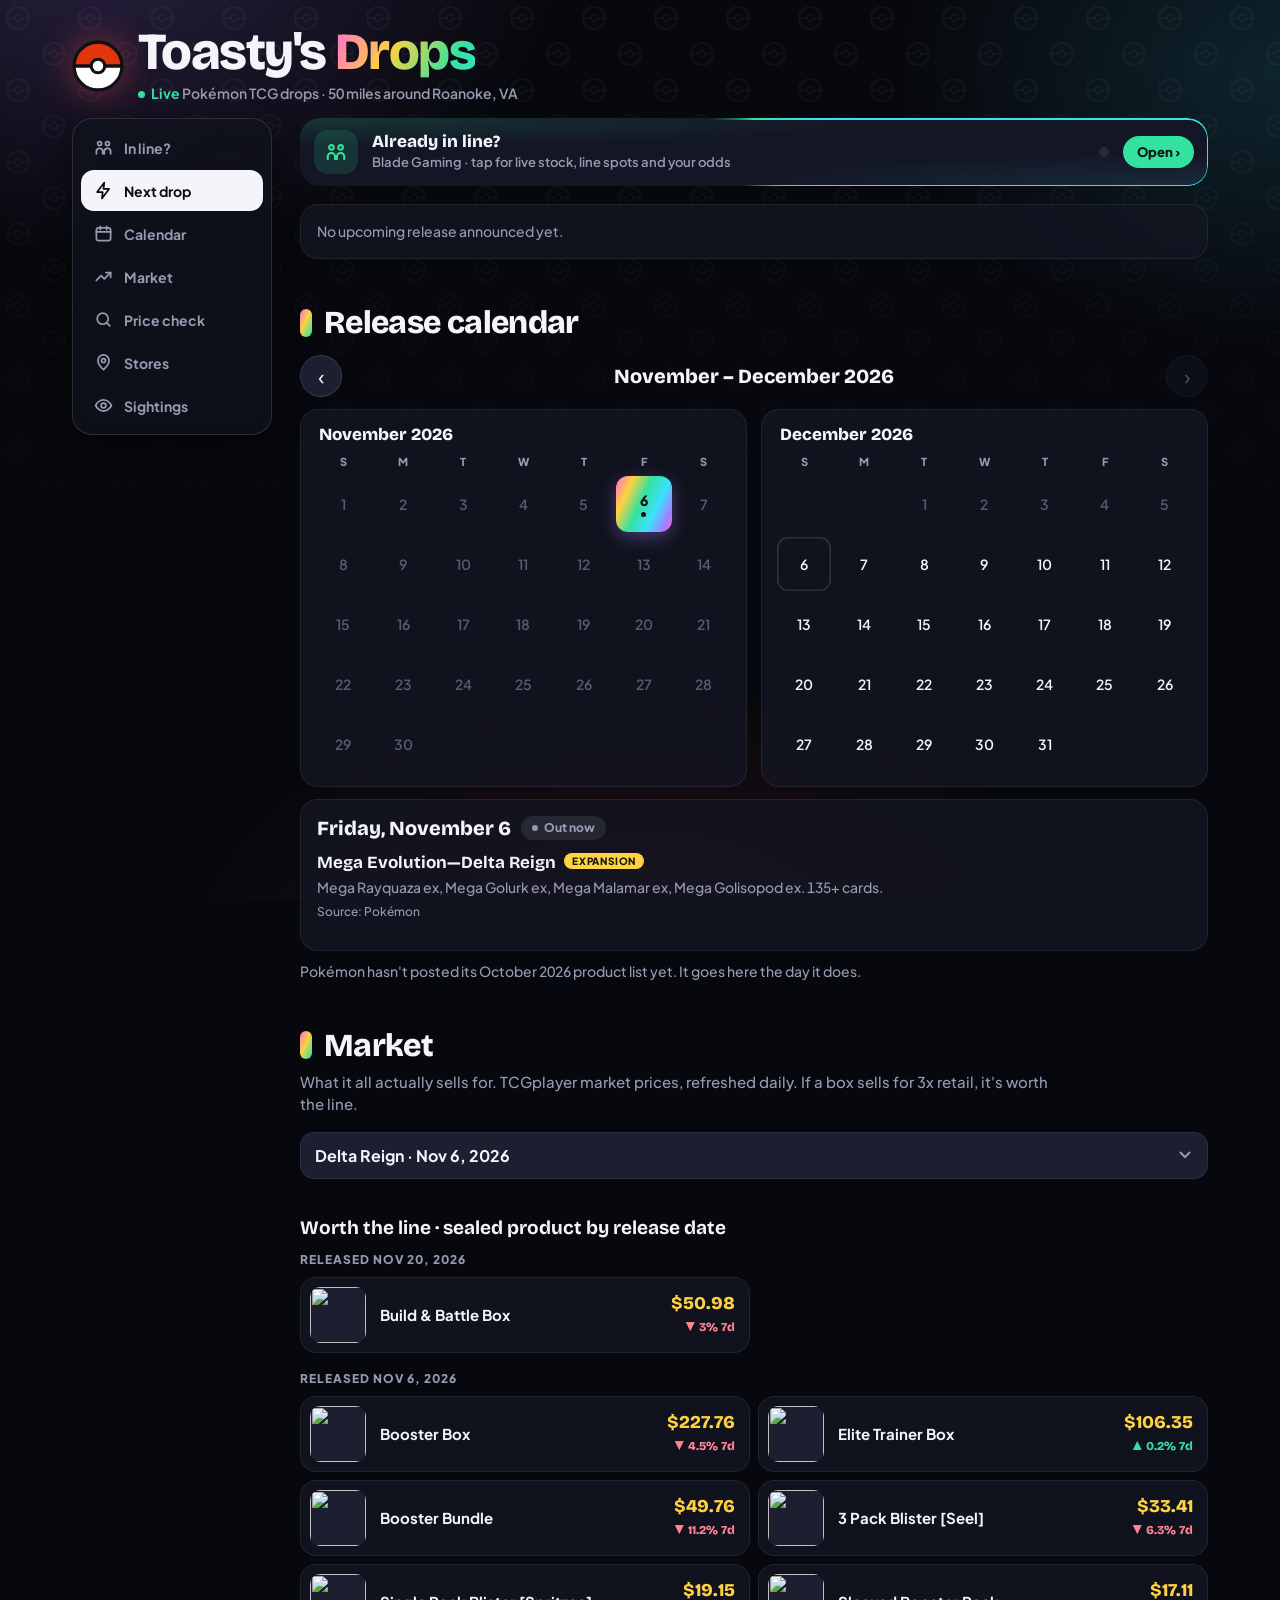
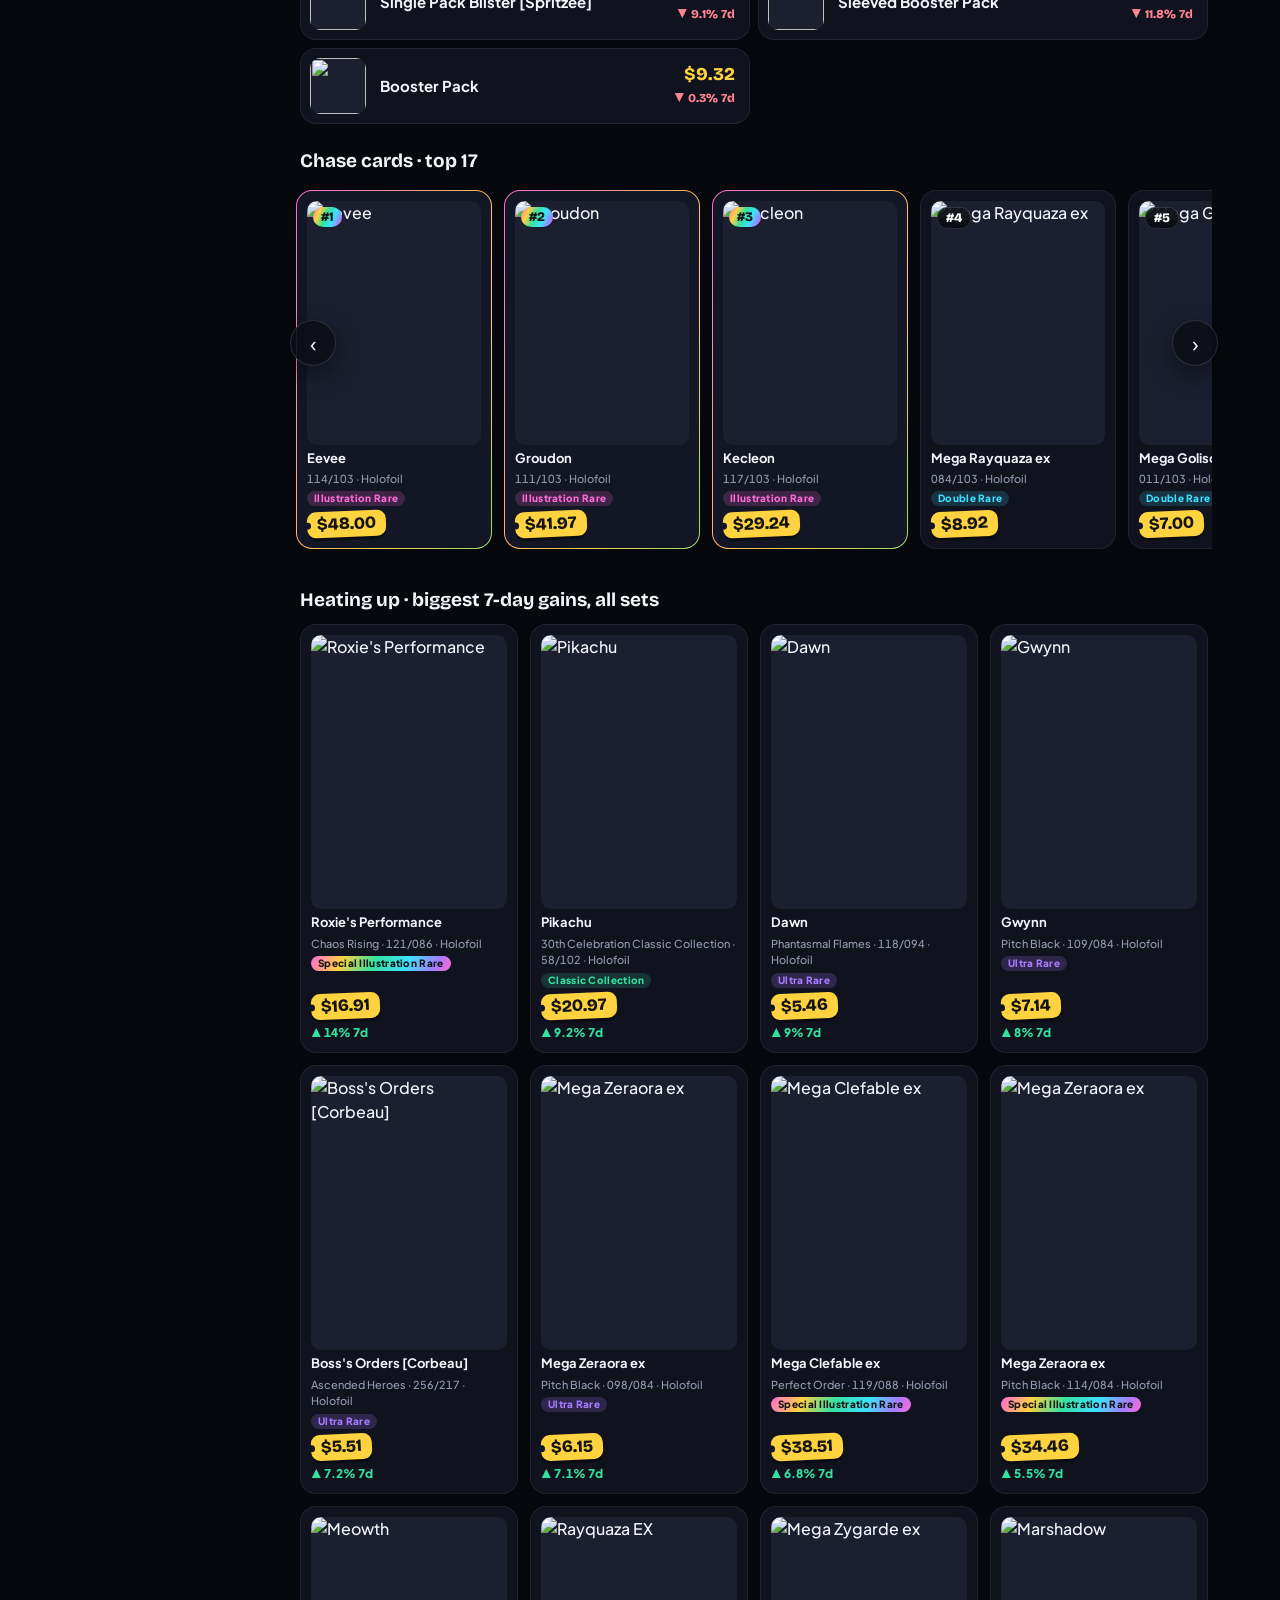
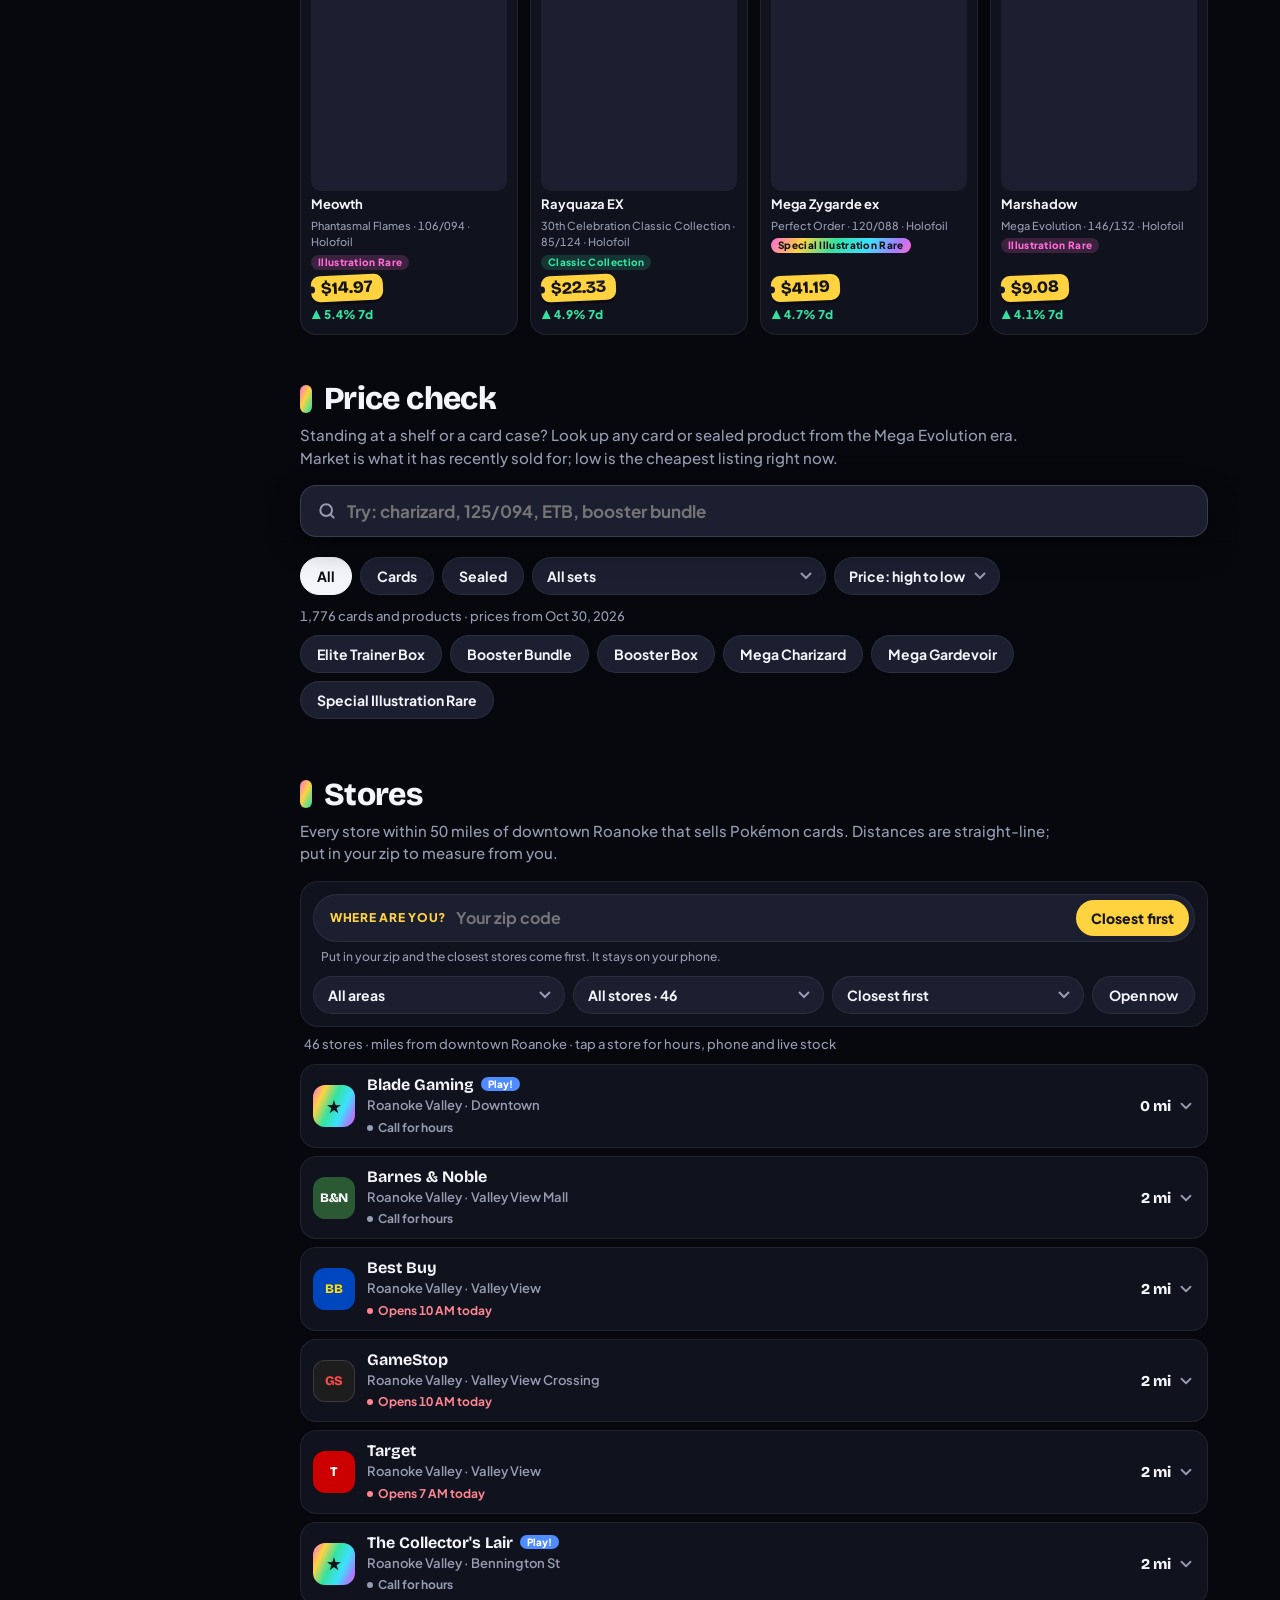
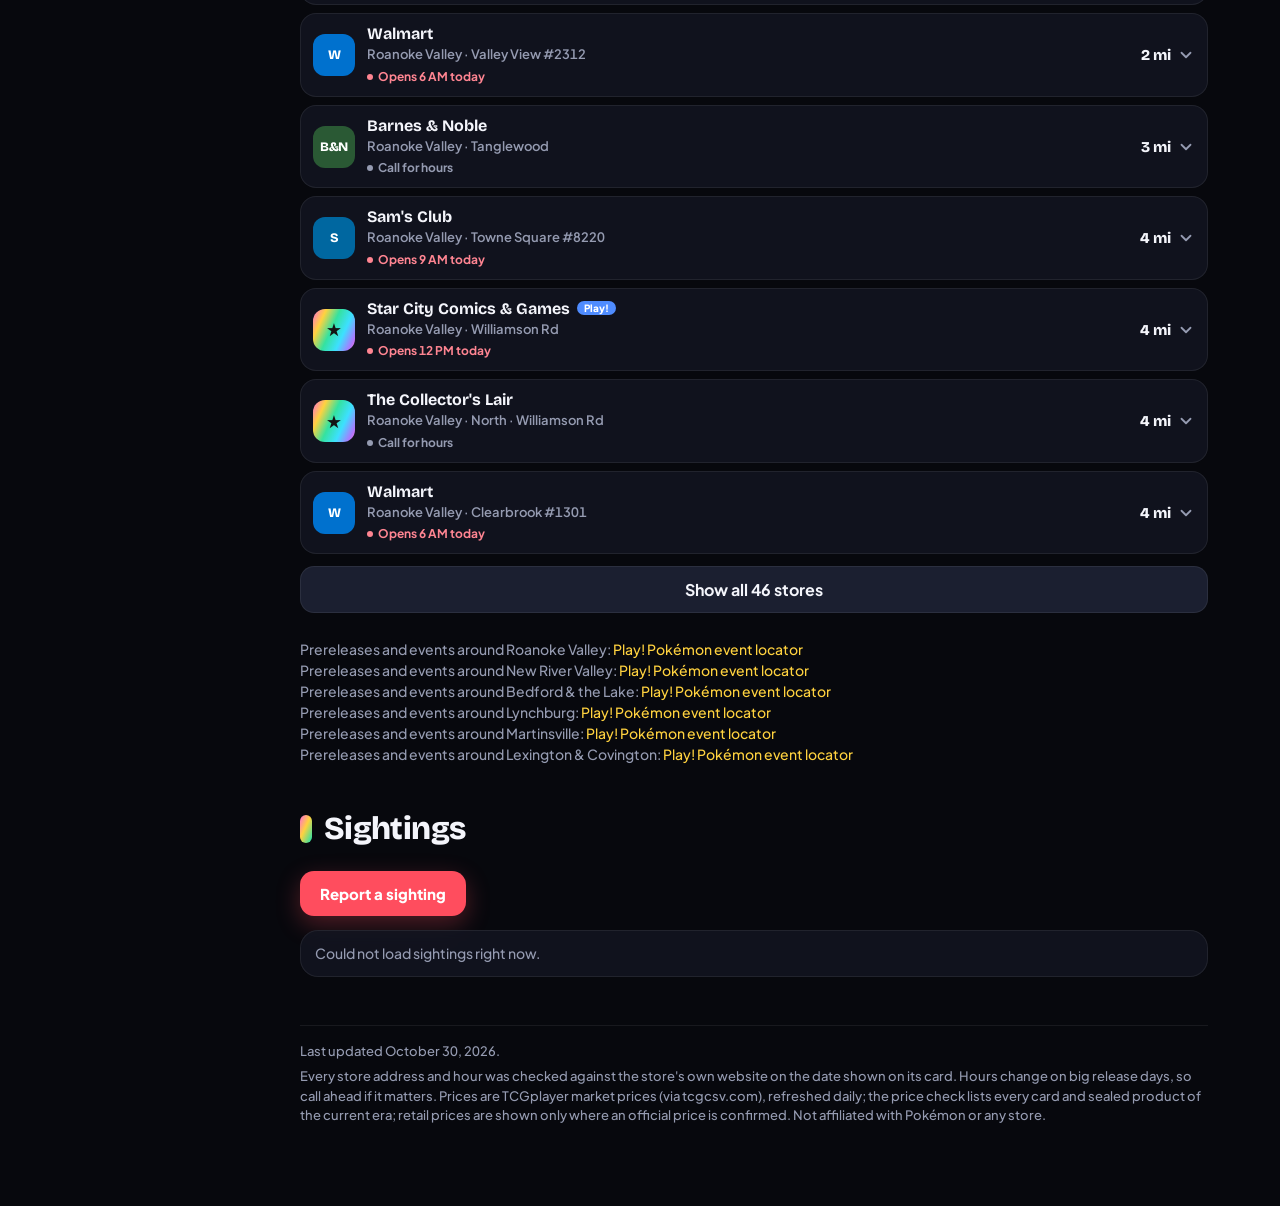
==== commit d95ec999: "Toasty's Drops: calendar grid, store rows, side rail, line-mode drawer Renamed from Drop Watch. Rele" ====
--- a/drops/index.html
+++ b/drops/index.html
@@ -3,18 +3,18 @@
 <head>
 <meta charset="UTF-8">
 <meta name="viewport" content="width=device-width, initial-scale=1.0">
-<title>Drop Watch · Pokémon TCG · Roanoke &amp; 50 Miles Around</title>
+<title>Toasty's Drops · Pokémon TCG · Roanoke &amp; 50 Miles Around</title>
 <meta name="theme-color" content="#07080d">
 <meta name="description" content="Pokémon TCG release dates, store opening times on drop day, price check and sightings for every store within 50 miles of Roanoke, VA: the New River Valley, Lynchburg, Martinsville, Lexington and Smith Mountain Lake.">
 <link rel="manifest" href="manifest.webmanifest">
 <link rel="icon" type="image/png" href="icon-192.png">
 <link rel="apple-touch-icon" href="apple-touch-icon.png">
-<meta name="apple-mobile-web-app-title" content="Drop Watch">
+<meta name="apple-mobile-web-app-title" content="Toasty's Drops">
 <link rel="preconnect" href="https://fonts.googleapis.com">
 <link rel="preconnect" href="https://fonts.gstatic.com" crossorigin>
 <link href="https://fonts.googleapis.com/css2?family=Bricolage+Grotesque:opsz,wght@12..96,600..800&family=Plus+Jakarta+Sans:wght@500;600;700;800&display=swap" rel="stylesheet">
 <!--
-  Drop Watch (built 2026-09-25 for Evan and his buddy).
+  Toasty's Drops (called Drop Watch until 2026-10-30; built 2026-09-25 for Evan and his buddy).
   Data: data.json (stores + releases, every fact checked against the
   retailer's own page on the "verified" date; see "source"). Sightings come
   from a Google Form's published-CSV sheet (data.json "sightings_csv").
@@ -76,17 +76,18 @@
 
   /* Foil frame: an animated iridescent border on the hero panels. */
   .next, .lm { position: relative; border-radius: 24px; padding: 22px; background: var(--panel-s); isolation: isolate; overflow: hidden; }
-  .next::before, .lm::before { content: ''; position: absolute; inset: 0; border-radius: inherit; padding: 1.5px; z-index: -1;
+  .next::before, .lm::before, .lmbar::before { content: ''; position: absolute; inset: 0; border-radius: inherit; padding: 1.5px; z-index: -1;
     background: conic-gradient(from var(--ang), #ff6ad5, #ffd23f, #34e2a0, #3de0ff, #a77bff, #ff6ad5);
     -webkit-mask: linear-gradient(#000 0 0) content-box, linear-gradient(#000 0 0); -webkit-mask-composite: xor; mask-composite: exclude;
     animation: spin 7s linear infinite; }
-  .lm::before { background: conic-gradient(from var(--ang), #34e2a0, #3de0ff, #34e2a0 40%, transparent 55%, transparent 85%, #34e2a0); }
-  .next::after, .lm::after { content: ''; position: absolute; inset: 0; z-index: -2; pointer-events: none;
+  .lm::before, .lmbar::before { background: conic-gradient(from var(--ang), #34e2a0, #3de0ff, #34e2a0 40%, transparent 55%, transparent 85%, #34e2a0); }
+  .next::after, .lm::after, .lmbar::after { content: ''; position: absolute; inset: 0; z-index: -2; pointer-events: none;
     background: radial-gradient(120% 80% at 0% 0%, rgba(255,210,63,0.14), transparent 55%), radial-gradient(100% 90% at 100% 100%, rgba(167,123,255,0.16), transparent 55%); }
-  .lm::after { background: radial-gradient(120% 80% at 0% 0%, rgba(52,226,160,0.15), transparent 55%), radial-gradient(100% 90% at 100% 100%, rgba(61,224,255,0.10), transparent 55%); }
+  .lm::after, .lmbar::after { background: radial-gradient(120% 80% at 0% 0%, rgba(52,226,160,0.15), transparent 55%), radial-gradient(100% 90% at 100% 100%, rgba(61,224,255,0.10), transparent 55%); }
   @keyframes spin { to { --ang: 360deg; } }
-  .hero { display: grid; grid-template-columns: minmax(0, 1fr); gap: 16px; align-items: start; }
-  .hero > * { min-width: 0; }
+  .nexttop { display: grid; grid-template-columns: minmax(0, 1fr); gap: 18px; }
+  .nextout:empty { display: none; }
+  .pareas { display: grid; grid-template-columns: minmax(0, 1fr); }
 
   /* Next drop */
   .next .label, .lmhead .label { display: inline-flex; align-items: center; gap: 8px; font: 800 12px var(--fb); letter-spacing: 0.08em; text-transform: uppercase;
@@ -101,18 +102,42 @@
   @keyframes flip { 0% { transform: rotateX(80deg); opacity: 0.2; } 100% { transform: none; opacity: 1; } }
   .count small { display: block; color: var(--dim); font-size: 11px; font-weight: 700; text-transform: uppercase; letter-spacing: 0.08em; margin-top: 4px; }
 
-  /* Release calendar */
-  .rel { display: grid; gap: 10px; }
-  .rel .card { display: grid; grid-template-columns: 78px 1fr; gap: 16px; align-items: start; transition: border-color .2s, transform .2s; }
-  .rel .card:hover { border-color: var(--line2); transform: translateY(-2px); }
-  .rel .date { text-align: center; background: var(--panel2); border-radius: 14px; padding: 8px 4px 9px; position: relative; overflow: hidden; }
-  .rel .date::before { content: ''; position: absolute; left: 0; right: 0; top: 0; height: 4px; background: var(--holo); }
-  .rel .date .m { font: 800 12px var(--fb); color: var(--yellow); letter-spacing: 0.1em; margin-top: 2px; }
-  .rel .date .d { font: 800 32px/1.05 var(--fd); }
-  .rel .date .y { font-size: 11px; color: var(--dim); font-weight: 600; }
-  .rel .past { opacity: 0.5; }
-  .rel h3 { font: 700 18px/1.25 var(--fd); margin-bottom: 4px; }
+  /* Release calendar: month grids; drop days lit in foil, tap one for its releases. */
+  .calbar { display: flex; align-items: center; gap: 10px; margin-bottom: 12px; }
+  .caltitle { font: 800 20px var(--fd); flex: 1; text-align: center; }
+  .calarrow { width: 42px; height: 42px; border-radius: 50%; border: 1px solid var(--line2); background: var(--panel2); color: var(--text); font-size: 22px; line-height: 1; cursor: pointer; }
+  .calarrow:hover { background: var(--text); color: #0b0c12; }
+  .calarrow[disabled] { opacity: 0.3; pointer-events: none; }
+  .months { display: grid; grid-template-columns: repeat(var(--n, 1), minmax(0, 1fr)); gap: 14px; }
+  .month { background: var(--panel); border: 1px solid var(--line); border-radius: var(--r); padding: 14px; }
+  .mhead { font: 800 17px var(--fd); margin: 0 0 10px 4px; }
+  .mgrid { display: grid; grid-template-columns: repeat(7, minmax(0, 1fr)); gap: 4px; }
+  .wd { text-align: center; font: 800 11px var(--fb); color: var(--dim); padding-bottom: 4px; }
+  .day { aspect-ratio: 1; border-radius: 12px; display: flex; flex-direction: column; align-items: center; justify-content: center; font: 600 14px var(--fb); color: var(--text); background: transparent; border: 1.5px solid transparent; }
+  .day.past { color: #565c72; }
+  .day.today { box-shadow: inset 0 0 0 1.5px var(--line2); }
+  button.day { cursor: pointer; font-weight: 800; background: linear-gradient(var(--panel-s), var(--panel-s)) padding-box, var(--holo) border-box; transition: transform .12s; }
+  button.day:hover { transform: scale(1.06); }
+  button.day.past { opacity: 0.5; }
+  button.day.sel { background: var(--holo) border-box; color: #141414; opacity: 1; box-shadow: 0 6px 18px rgba(167,123,255,0.35); }
+  .dots { display: flex; gap: 3px; margin-top: 3px; }
+  .dots i { width: 5px; height: 5px; border-radius: 50%; background: var(--yellow); }
+  .sel .dots i { background: #141414; }
+  .calups { display: flex; gap: 8px; overflow-x: auto; scrollbar-width: none; margin: 14px 0 0; padding-bottom: 2px; }
+  .calups::-webkit-scrollbar { display: none; }
+  .upchip { flex: none; display: flex; align-items: center; gap: 8px; max-width: 280px; font: 700 13px var(--fb); color: var(--text); background: var(--panel2); border: 1px solid var(--line); border-radius: 14px; padding: 8px 12px; cursor: pointer; }
+  .upchip b { color: var(--yellow); white-space: nowrap; }
+  .upchip span { white-space: nowrap; overflow: hidden; text-overflow: ellipsis; }
+  .upchip.on { border-color: var(--yellow); background: rgba(255,210,63,0.08); }
+  .daycard { margin-top: 12px; }
+  .dayhead { display: flex; align-items: center; flex-wrap: wrap; gap: 4px 10px; }
+  .dayhead b { font: 800 20px var(--fd); }
+  .dayhead .pill { margin: 0; }
+  .relitem { padding: 12px 0; border-bottom: 1px solid var(--line); }
+  .relitem:last-of-type { border-bottom: 0; }
+  .relitem h3 { font: 700 17px/1.25 var(--fd); margin-bottom: 3px; }
   .kind { display: inline-block; font: 800 10px var(--fb); letter-spacing: 0.08em; text-transform: uppercase; color: #141414; background: var(--yellow); border-radius: 999px; padding: 2px 8px; margin-left: 8px; vertical-align: 3px; }
+  .daygo { font: 800 14px var(--fb); color: #141414; background: var(--yellow); border: 0; border-radius: 12px; padding: 11px 16px; margin-top: 6px; cursor: pointer; }
 
   /* Chips / tabs */
   .tabs { display: flex; gap: 8px; margin-bottom: 12px; flex-wrap: wrap; }
@@ -124,12 +149,59 @@
           -webkit-appearance: none; appearance: none; background-image: url("data:image/svg+xml,%3Csvg xmlns='http://www.w3.org/2000/svg' width='12' height='8' viewBox='0 0 12 8'%3E%3Cpath d='M1 1l5 5 5-5' stroke='%23959bb1' stroke-width='2' fill='none'/%3E%3C/svg%3E");
           background-repeat: no-repeat; background-position: right 13px center; }
 
-  /* Stores */
-  .stores { display: grid; grid-template-columns: repeat(auto-fill, minmax(300px, 1fr)); gap: 12px; }
-  .store { display: flex; flex-direction: column; transition: border-color .2s, transform .2s, box-shadow .2s; }
-  .store:hover { border-color: var(--line2); transform: translateY(-2px); box-shadow: 0 12px 30px rgba(0,0,0,0.35); }
-  .store h3 { font: 700 18px/1.25 var(--fd); padding-right: 64px; }
-  .store .tag { color: var(--dim); font-size: 13px; font-weight: 600; }
+  /* Stores: one slim row per store, tap it for the details. */
+  .stools { display: grid; grid-template-columns: minmax(0, 1fr); gap: 10px; background: var(--panel); border: 1px solid var(--line); border-radius: var(--r); padding: 12px; margin-bottom: 8px; }
+  .zipbar { display: flex; align-items: center; gap: 8px; background: var(--panel2); border: 1px solid var(--line); border-radius: 999px; padding: 5px 5px 5px 16px; }
+  .zipbar:focus-within { border-color: var(--yellow); }
+  .zipbar label { flex: none; font: 800 12px var(--fb); letter-spacing: 0.06em; text-transform: uppercase; color: var(--yellow); }
+  .zipbar input { flex: 1; min-width: 60px; font: 700 16px var(--fb); color: var(--text); background: transparent; border: 0; padding: 6px 2px; }
+  .zipbar input:focus { outline: none; }
+  .zipbar button { flex: none; font: 800 14px var(--fb); color: #141414; background: var(--yellow); border: 0; border-radius: 999px; padding: 9px 15px; cursor: pointer; }
+  .zipbar button#zipclear { color: var(--text); background: var(--panel3); }
+  .zipmsg { font-size: 12px; color: var(--dim); padding: 0 8px; margin-top: -4px; }
+  .zipmsg.bad { color: #ff8592; }
+  .sfbar { display: flex; gap: 8px; flex-wrap: wrap; }
+  .sfbar .mini { flex: 1 1 160px; }
+  .toggle { flex: none; font: 700 14px var(--fb); color: var(--text); background: var(--panel2); border: 1px solid var(--line); border-radius: 999px; padding: 9px 16px; cursor: pointer; }
+  .toggle.on { background: var(--green); border-color: var(--green); color: #08130e; }
+  .smeta { font-size: 13px; color: var(--dim); margin: 6px 4px 10px; }
+  .slist { display: grid; grid-template-columns: minmax(0, 1fr); gap: 8px; }
+  .st { background: var(--panel); border: 1px solid var(--line); border-radius: 16px; transition: border-color .15s, background .15s; }
+  .st:hover, .st.open { border-color: var(--line2); }
+  .st.open { background: rgba(24,27,42,0.94); }
+  .sthead { width: 100%; display: flex; align-items: center; gap: 12px; padding: 10px 12px; background: none; border: 0; border-radius: 16px; color: var(--text); font: inherit; text-align: left; cursor: pointer; }
+  .logo { position: relative; flex: none; width: 42px; height: 42px; border-radius: 12px; display: grid; place-items: center; font: 800 13px var(--fd); color: #fff; letter-spacing: -0.02em; }
+  .lg-walmart { background: #0071ce; } .lg-target { background: #cc0000; } .lg-bestbuy { background: #0046be; color: #ffe000; }
+  .lg-gamestop { background: #1d1d1d; color: #ff4b4b; box-shadow: inset 0 0 0 1px #3a3a3a; } .lg-bn { background: #2a5934; } .lg-sams { background: #0067a0; }
+  .lg-shop { background: var(--holo); color: #141414; font-size: 17px; } .lg-other { background: var(--panel3); }
+  .lgdot { position: absolute; top: -3px; right: -3px; width: 13px; height: 13px; border-radius: 50%; border: 2.5px solid var(--bg2); }
+  .lgdot.have { background: var(--green); } .lgdot.low { background: var(--amber); } .lgdot.out { background: var(--red); }
+  .stmid { flex: 1; min-width: 0; display: flex; flex-direction: column; gap: 1px; }
+  .stname { font: 700 16px/1.25 var(--fd); }
+  .playchip { font: 800 10px var(--fb); color: #fff; background: var(--blue); border-radius: 999px; padding: 1px 7px; margin-left: 7px; vertical-align: 2px; }
+  .stsub { font-size: 13px; font-weight: 600; color: var(--dim); white-space: nowrap; overflow: hidden; text-overflow: ellipsis; }
+  .stmeta { display: flex; flex-wrap: wrap; gap: 2px 10px; font-size: 12px; font-weight: 700; margin-top: 2px; }
+  .sstat { display: inline-flex; align-items: center; gap: 5px; color: var(--dim); }
+  .sstat::before { content: ''; width: 6px; height: 6px; border-radius: 50%; background: currentColor; }
+  .sstat.open { color: var(--green); } .sstat.soon { color: var(--amber); } .sstat.closed, .sstat.warn { color: #ff8592; }
+  .sstock.have { color: var(--green); } .sstock.low { color: var(--amber); } .sstock.out { color: #ff8592; }
+  .stright { flex: none; display: flex; align-items: center; gap: 6px; }
+  .stright b { font: 800 15px var(--fd); }
+  .chev { display: grid; color: var(--dim); transition: transform .2s; }
+  .chev svg { width: 18px; height: 18px; }
+  .st.open .chev { transform: rotate(180deg); }
+  .stbody { padding: 0 14px 14px 66px; }
+  .stlabel { font: 800 11px var(--fb); letter-spacing: 0.08em; text-transform: uppercase; color: var(--dim); margin: 14px 0 4px; }
+  .stnote { display: grid; gap: 4px; font-size: 13px; color: var(--dim); margin-top: 12px; }
+  .row { font-size: 14px; margin-top: 10px; }
+  .row a { color: var(--text); text-decoration: underline; text-decoration-color: var(--line2); text-underline-offset: 3px; }
+  .week { display: grid; grid-template-columns: 44px 1fr; gap: 2px 8px; font-size: 13px; color: var(--dim); }
+  .week .today { color: var(--yellow); font-weight: 700; }
+  .verified { font-size: 11px; color: var(--dim); margin-top: 10px; }
+  .lastseen { margin-top: 10px; font-size: 13px; background: rgba(255,210,63,0.07); border: 1px solid rgba(255,210,63,0.22); border-radius: 12px; padding: 8px 10px; }
+  .lastseen strong { color: var(--yellow); }
+  .pattern { color: var(--dim); font-size: 12px; margin-top: 3px; }
+  .spotted { display: inline-block; margin-top: 10px; font-size: 13px; font-weight: 700; color: #ff8592; }
   .pill { display: inline-flex; align-items: center; gap: 6px; align-self: flex-start; font-size: 12px; font-weight: 800; border-radius: 999px; padding: 3px 11px; margin: 10px 0 4px; }
   .pill::before { content: ''; width: 6px; height: 6px; border-radius: 50%; background: currentColor; }
   .pill.open { background: rgba(52,226,160,0.14); color: var(--green); }
@@ -137,27 +209,13 @@
   .pill.closed { background: rgba(255,77,94,0.13); color: #ff8592; }
   .pill.call { background: rgba(149,155,177,0.14); color: var(--dim); }
   .pill.warn { background: rgba(255,77,94,0.2); color: #ff8592; }
-  .local { background: linear-gradient(160deg, rgba(79,140,255,0.10), transparent 40%), var(--panel); border-color: rgba(79,140,255,0.3); }
   .badge { font: 800 10px var(--fb); letter-spacing: 0.06em; text-transform: uppercase; color: #fff; background: var(--blue); border-radius: 999px; padding: 2px 8px; margin-left: 8px; vertical-align: 3px; }
-  .row { font-size: 14px; margin-top: 6px; }
-  .row a { color: var(--text); text-decoration: underline; text-decoration-color: var(--line2); text-underline-offset: 3px; }
-  .note { font-size: 13px; color: var(--dim); margin-top: 6px; }
-  details { margin-top: 8px; font-size: 13px; color: var(--dim); }
-  summary { cursor: pointer; font-weight: 700; }
-  .week { display: grid; grid-template-columns: 44px 1fr; gap: 2px 8px; margin-top: 6px; }
-  .week .today { color: var(--yellow); font-weight: 700; }
-  .verified { font-size: 11px; color: var(--dim); margin-top: 10px; }
-  .lastseen { margin-top: 10px; font-size: 13px; background: rgba(255,210,63,0.07); border: 1px solid rgba(255,210,63,0.22); border-radius: 12px; padding: 8px 10px; }
-  .lastseen strong { color: var(--yellow); }
-  .pattern { color: var(--dim); font-size: 12px; margin-top: 3px; }
-  .spotted { display: inline-block; margin-top: 10px; font-size: 13px; font-weight: 700; color: #ff8592; }
-  .dist { float: right; margin-left: 8px; font: 800 13px var(--fd); color: var(--text); background: var(--panel3); border-radius: 999px; padding: 3px 10px; }
-  .store .dist { float: none; position: absolute; top: 14px; right: 14px; }
-  .store { position: relative; }
   .links { display: flex; gap: 8px; flex-wrap: wrap; margin-top: 12px; }
-  .links a { font-size: 13px; font-weight: 700; color: var(--text); background: var(--panel2); border: 1px solid var(--line); border-radius: 12px; padding: 8px 12px; transition: border-color .15s, background .15s; }
+  .links a { display: inline-flex; align-items: center; gap: 6px; font-size: 13px; font-weight: 700; color: var(--text); background: var(--panel2); border: 1px solid var(--line); border-radius: 12px; padding: 9px 13px; transition: border-color .15s, background .15s; }
   .links a:hover { text-decoration: none; border-color: var(--line2); background: var(--panel3); }
   .links a.call { background: rgba(52,226,160,0.12); border-color: rgba(52,226,160,0.32); color: var(--green); }
+  .links svg { width: 15px; height: 15px; }
+  .smore { margin-top: 4px; }
   .events { margin-top: 14px; }
 
   /* Sightings */
@@ -267,7 +325,7 @@
   .sr .fin b { color: var(--text); font-weight: 700; }
   .sr .pr small { display: block; font: 600 12px var(--fb); color: var(--dim); }
 
-  /* Section bar (desktop, pinned) */
+  /* Section bar: a floating pill on mid-size screens, a side rail on wide ones. */
   .nav { position: sticky; top: 10px; z-index: 6; display: flex; gap: 4px; overflow-x: auto; scrollbar-width: none; width: max-content; max-width: 100%;
          margin: 0 auto 22px; padding: 6px; border-radius: 999px; background: rgba(16,18,28,0.8); border: 1px solid var(--line2);
          -webkit-backdrop-filter: blur(14px) saturate(1.4); backdrop-filter: blur(14px) saturate(1.4); box-shadow: 0 10px 30px rgba(0,0,0,0.45); }
@@ -275,24 +333,37 @@
   .nav a { flex: none; font: 700 14px var(--fb); color: var(--dim); border-radius: 999px; padding: 8px 15px; transition: color .15s, background .15s; }
   .nav a:hover { text-decoration: none; color: var(--text); background: var(--panel2); }
   .nav a.on { color: #0b0c12; background: var(--text); }
-  h2, #next, #linemode { scroll-margin-top: calc(var(--navh) + 12px); }
+  .nav a svg { display: none; }
+  h2, #next { scroll-margin-top: calc(var(--navh) + 12px); }
   /* Bottom tab bar (phones) */
   .tabbar { display: none; }
 
-  /* Zip */
-  .zipbar { display: flex; flex-wrap: wrap; align-items: center; gap: 8px; background: var(--panel); border: 1px solid var(--line); border-radius: 999px; padding: 5px 5px 5px 16px; }
-  .zipbar label { font: 800 12px var(--fb); letter-spacing: 0.08em; text-transform: uppercase; color: var(--yellow); }
-  .zipbar input { width: 80px; font: 700 16px var(--fb); color: var(--text); background: transparent; border: 0; padding: 6px 2px; }
-  .zipbar input:focus { outline: none; }
-  .zipbar button { font: 800 14px var(--fb); color: #141414; background: var(--yellow); border: 0; border-radius: 999px; padding: 9px 15px; cursor: pointer; }
-  .zipbar button#zipclear { color: var(--text); background: var(--panel3); }
-  .zipmsg { font-size: 12px; color: var(--dim); flex-basis: 100%; text-align: right; margin-top: -8px; }
-  .zipmsg.bad { color: #ff8592; }
-  .zipwrap { display: flex; flex-direction: column; align-items: flex-end; gap: 6px; }
-  .zipwrap .zipmsg { margin: 0; }
+  /* Line mode bar (opens the drawer) */
+  .lmbar { position: relative; isolation: isolate; overflow: hidden; width: 100%; display: flex; align-items: center; gap: 14px; text-align: left; cursor: pointer; color: var(--text);
+           font: inherit; background: var(--panel-s); border: 0; border-radius: 20px; padding: 12px 14px; margin-bottom: 18px; transition: transform .15s; }
+  .lmbar:hover { transform: translateY(-1px); }
+  .lmb-ico { flex: none; width: 44px; height: 44px; border-radius: 14px; display: grid; place-items: center; background: rgba(52,226,160,0.14); color: var(--green); }
+  .lmb-ico svg { width: 22px; height: 22px; }
+  .lmb-txt { flex: 1; min-width: 0; }
+  .lmb-txt b { display: block; font: 800 17px/1.2 var(--fd); }
+  .lmb-txt small { display: block; color: var(--dim); font-size: 13px; font-weight: 600; white-space: nowrap; overflow: hidden; text-overflow: ellipsis; }
+  .lmblive { flex: none; width: 10px; height: 10px; border-radius: 50%; background: var(--panel3); }
+  .lmblive.have { background: var(--green); animation: ping 2s ease-out infinite; } .lmblive.low { background: var(--amber); } .lmblive.out { background: var(--red); }
+  .lmb-go { flex: none; font: 800 13px var(--fb); color: #08130e; background: var(--green); border-radius: 999px; padding: 8px 14px; transition: transform .15s; }
+  .lmbar:hover .lmb-go { transform: translateX(3px); }
+  .scrim { position: fixed; inset: 0; z-index: 14; background: rgba(3,4,8,0.6); -webkit-backdrop-filter: blur(3px); backdrop-filter: blur(3px); opacity: 0; transition: opacity .25s; }
+  .scrim.on { opacity: 1; }
+  .drawer { position: fixed; z-index: 15; top: 0; right: 0; bottom: 0; width: min(480px, 100%); overflow-y: auto; overscroll-behavior: contain; background: var(--bg2); border-left: 1px solid var(--line2);
+            padding: 14px 16px 24px; transform: translateX(105%); visibility: hidden; box-shadow: -20px 0 60px rgba(0,0,0,0.5);
+            transition: transform .35s cubic-bezier(.2,.8,.3,1), visibility 0s .35s; }
+  .drawer.on { transform: none; visibility: visible; transition: transform .35s cubic-bezier(.2,.8,.3,1), visibility 0s; }
+  .dhead { display: flex; align-items: center; justify-content: space-between; gap: 10px; margin-bottom: 12px; }
+  .dhead b { font: 800 22px var(--fd); }
+  .dclose { flex: none; width: 42px; height: 42px; border-radius: 50%; border: 1px solid var(--line2); background: var(--panel2); color: var(--text); font-size: 24px; line-height: 1; cursor: pointer; }
+  body.locked { overflow: hidden; }
 
   /* Line mode + live reports (drops-live Worker) */
-  .lm { margin-bottom: 0; }
+  .lm { margin-bottom: 0; padding: 18px; }
   .lmhead { display: flex; flex-wrap: wrap; align-items: center; justify-content: space-between; gap: 10px; margin-bottom: 14px; }
   .lmhead select { flex: 1 1 220px; }
   .doors { font: 800 clamp(22px, 5.6vw, 30px)/1.15 var(--fd); letter-spacing: -0.01em; margin: 2px 0 12px; }
@@ -353,15 +424,23 @@
   /* Desktop: hero side by side, roomier grids, bigger chase cards. */
   @media (min-width: 980px) {
     .wrap { padding: 28px 32px 80px; }
-    .hero { grid-template-columns: minmax(0, 1fr) minmax(0, 1.05fr); gap: 20px; }
-    #linemode { position: sticky; top: calc(var(--navh) + 8px); }
-    .rel { grid-template-columns: repeat(2, 1fr); }
+    .nexttop { grid-template-columns: minmax(0, 1.1fr) minmax(0, 1fr); align-items: center; gap: 24px; }
+    .nexttop.solo { grid-template-columns: minmax(0, 1fr); }
+    .pareas { grid-template-columns: repeat(2, minmax(0, 1fr)); gap: 0 20px; align-items: start; }
     .carousel .pc { flex-basis: 196px; }
     .grid { grid-template-columns: repeat(auto-fill, minmax(176px, 1fr)); }
     .lkbar::before { inset: 0 -32px; }
     .sealed, .lk { grid-template-columns: repeat(2, minmax(0, 1fr)); }
     .sealed > .sgroup, .sealed > .card, .sealed > .setpick, .lk > .tabs, .lk > .card, .lk > .setpick { grid-column: 1 / -1; }
     .sgroup { margin-top: 10px; }
+  }
+  @media (min-width: 1100px) {
+    :root { --navh: 0px; }
+    .shell { display: grid; grid-template-columns: 200px minmax(0, 1fr); gap: 28px; align-items: start; }
+    .nav { position: sticky; top: 20px; flex-direction: column; width: auto; max-width: none; margin: 0; padding: 8px; border-radius: 20px; overflow: visible; gap: 2px; }
+    .nav a { display: flex; align-items: center; gap: 11px; padding: 11px 13px; border-radius: 13px; }
+    .nav a svg { display: block; width: 19px; height: 19px; flex: none; }
+    .lkbar { top: 0; }
   }
   /* Phones: bottom tab bar instead of the top section bar; search pins to the top. */
   @media (max-width: 760px) {
@@ -375,21 +454,23 @@
     .tabbar a:hover { text-decoration: none; }
     .tabbar svg { width: 22px; height: 22px; }
     .tabbar a.on { color: #0b0c12; background: var(--yellow); }
-    h2, #next, #linemode { scroll-margin-top: 12px; }
+    h2, #next { scroll-margin-top: 12px; }
     header { gap: 12px; margin-bottom: 16px; }
     .ball { width: 44px; height: 44px; }
-    .zipwrap { width: 100%; align-items: stretch; }
-    .zipbar { width: 100%; }
-    .zipbar input { flex: 1; width: auto; min-width: 60px; }
-    .zipwrap .zipmsg { text-align: left; padding-left: 4px; }
+    .drawer { top: auto; left: 0; width: 100%; max-height: 90vh; border-left: 0; border-top: 1px solid var(--line2); border-radius: 26px 26px 0 0; transform: translateY(105%);
+              padding: 10px 14px calc(24px + env(safe-area-inset-bottom)); box-shadow: 0 -20px 60px rgba(0,0,0,0.5); }
+    .drawer::before { content: ''; display: block; width: 44px; height: 5px; border-radius: 3px; background: var(--line2); margin: 0 auto 10px; }
+    .stbody { padding: 0 12px 14px; }
+    .lmb-go { display: none; }
     .lkbar::before { inset: 0 -16px; }
     h2 { margin-top: 38px; }
   }
   @media (max-width: 560px) {
     .card { padding: 14px; }
     .next, .lm { padding: 18px 16px; border-radius: 22px; }
-    .rel .card { grid-template-columns: 62px 1fr; gap: 12px; }
-    .rel .date .d { font-size: 26px; }
+    .month { padding: 10px; }
+    .mgrid { gap: 3px; }
+    .day { border-radius: 10px; font-size: 13px; }
     .tabs { flex-wrap: nowrap; overflow-x: auto; scrollbar-width: none; margin: 0 -16px 12px; padding: 0 16px 2px; }
     .tabs button { flex: none; }
     .sr { grid-template-columns: 46px 1fr auto; gap: 10px; padding: 8px 11px 8px 8px; }
@@ -400,7 +481,10 @@
     .carousel .pc { flex-basis: 150px; }
     .count { gap: 6px; }
     .ofields input { font-size: 18px; padding: 8px 9px; }
-    .stores { grid-template-columns: 1fr; }
+    .sfbar .mini { flex: 1 1 calc(50% - 4px); min-width: 0; }
+    .zipbar label { position: absolute; width: 1px; height: 1px; overflow: hidden; clip: rect(0 0 0 0); }
+    .zipbar { padding-left: 18px; }
+    .toggle { flex: 1 1 calc(50% - 4px); }
   }
   @media (prefers-reduced-motion: reduce) {
     *, *::before, *::after { animation: none !important; transition: none !important; }
@@ -419,40 +503,29 @@
       <circle cx="50" cy="50" r="13" fill="#fff" stroke="#111" stroke-width="6"/>
     </svg>
     <div>
-      <h1>Drop <span>Watch</span></h1>
+      <h1>Toasty's <span>Drops</span></h1>
       <div class="sub"><b>Live</b> Pokémon TCG drops · 50 miles around Roanoke, VA</div>
     </div>
     </div>
-    <div class="zipwrap">
-    <form class="zipbar" id="zipbar" autocomplete="off">
-      <label for="zipin">Your zip</label>
-      <input id="zipin" inputmode="numeric" pattern="[0-9]*" maxlength="5" placeholder="24016" aria-describedby="zipmsg">
-      <button type="submit">Find closest</button>
-      <button type="button" id="zipclear" hidden>Clear</button>
-    </form>
-    <span class="zipmsg" id="zipmsg">Stores sort by distance from you. Stays on your phone.</span>
-    </div>
   </header>
 
+  <div class="shell">
   <nav class="nav" aria-label="Sections">
-    <a href="#linemode">In line?</a><a href="#next">Next drop</a><a href="#cal">Calendar</a><a href="#market">Market</a><a href="#lookup">Price check</a><a href="#storesec">Stores</a><a href="#sightsec">Sightings</a>
+    <a href="#linemode"><svg viewBox="0 0 24 24" fill="none" stroke="currentColor" stroke-width="2.2" stroke-linecap="round" stroke-linejoin="round" aria-hidden="true"><circle cx="7" cy="7" r="2.5"/><circle cx="17" cy="7" r="2.5"/><path d="M3 20v-3a4 4 0 0 1 8 0v3M13 20v-3a4 4 0 0 1 8 0v3"/></svg><span>In line?</span></a><a href="#next"><svg viewBox="0 0 24 24" fill="none" stroke="currentColor" stroke-width="2.2" stroke-linecap="round" stroke-linejoin="round" aria-hidden="true"><path d="M13 2L4 14h7l-1 8 9-12h-7z"/></svg><span>Next drop</span></a><a href="#cal"><svg viewBox="0 0 24 24" fill="none" stroke="currentColor" stroke-width="2.2" stroke-linecap="round" stroke-linejoin="round" aria-hidden="true"><rect x="3" y="5" width="18" height="16" rx="3"/><path d="M3 10h18M8 3v4M16 3v4"/></svg><span>Calendar</span></a><a href="#market"><svg viewBox="0 0 24 24" fill="none" stroke="currentColor" stroke-width="2.2" stroke-linecap="round" stroke-linejoin="round" aria-hidden="true"><path d="M3 17l6-6 4 4 8-8"/><path d="M15 7h6v6"/></svg><span>Market</span></a><a href="#lookup"><svg viewBox="0 0 24 24" fill="none" stroke="currentColor" stroke-width="2.2" stroke-linecap="round" stroke-linejoin="round" aria-hidden="true"><circle cx="11" cy="11" r="7"/><path d="M20 20l-3.5-3.5"/></svg><span>Price check</span></a><a href="#storesec"><svg viewBox="0 0 24 24" fill="none" stroke="currentColor" stroke-width="2.2" stroke-linecap="round" stroke-linejoin="round" aria-hidden="true"><path d="M12 21s-7-6.2-7-11.5a7 7 0 0 1 14 0C19 14.8 12 21 12 21z"/><circle cx="12" cy="9.5" r="2.5"/></svg><span>Stores</span></a><a href="#sightsec"><svg viewBox="0 0 24 24" fill="none" stroke="currentColor" stroke-width="2.2" stroke-linecap="round" stroke-linejoin="round" aria-hidden="true"><path d="M2 12s3.5-7 10-7 10 7 10 7-3.5 7-10 7S2 12 2 12z"/><circle cx="12" cy="12" r="3"/></svg><span>Sightings</span></a>
   </nav>
-  <nav class="tabbar" aria-label="Quick sections">
-    <a href="#linemode"><svg viewBox="0 0 24 24" fill="none" stroke="currentColor" stroke-width="2.2" stroke-linecap="round" stroke-linejoin="round" aria-hidden="true"><circle cx="7" cy="7" r="2.5"/><circle cx="17" cy="7" r="2.5"/><path d="M3 20v-3a4 4 0 0 1 8 0v3M13 20v-3a4 4 0 0 1 8 0v3"/></svg><span>In line</span></a>
-    <a href="#next"><svg viewBox="0 0 24 24" fill="none" stroke="currentColor" stroke-width="2.2" stroke-linecap="round" stroke-linejoin="round" aria-hidden="true"><rect x="3" y="5" width="18" height="16" rx="3"/><path d="M3 10h18M8 3v4M16 3v4"/></svg><span>Drops</span></a>
-    <a href="#market"><svg viewBox="0 0 24 24" fill="none" stroke="currentColor" stroke-width="2.2" stroke-linecap="round" stroke-linejoin="round" aria-hidden="true"><path d="M3 17l6-6 4 4 8-8"/><path d="M15 7h6v6"/></svg><span>Market</span></a>
-    <a href="#lookup"><svg viewBox="0 0 24 24" fill="none" stroke="currentColor" stroke-width="2.2" stroke-linecap="round" stroke-linejoin="round" aria-hidden="true"><circle cx="11" cy="11" r="7"/><path d="M20 20l-3.5-3.5"/></svg><span>Prices</span></a>
-    <a href="#storesec"><svg viewBox="0 0 24 24" fill="none" stroke="currentColor" stroke-width="2.2" stroke-linecap="round" stroke-linejoin="round" aria-hidden="true"><path d="M12 21s-7-6.2-7-11.5a7 7 0 0 1 14 0C19 14.8 12 21 12 21z"/><circle cx="12" cy="9.5" r="2.5"/></svg><span>Stores</span></a>
-  </nav>
-
-  <div class="hero">
-    <section id="linemode"><div class="skel" style="height:300px"></div></section>
-    <section id="next"><div class="skel" style="height:300px"></div></section>
-  </div>
-  <div class="toast" id="toast" role="status" aria-live="polite"></div>
+  <main>
+  <button class="lmbar" id="lmbar" type="button" aria-controls="drawer" aria-expanded="false">
+    <span class="lmb-ico"><svg viewBox="0 0 24 24" fill="none" stroke="currentColor" stroke-width="2.2" stroke-linecap="round" stroke-linejoin="round" aria-hidden="true"><circle cx="7" cy="7" r="2.5"/><circle cx="17" cy="7" r="2.5"/><path d="M3 20v-3a4 4 0 0 1 8 0v3M13 20v-3a4 4 0 0 1 8 0v3"/></svg></span>
+    <span class="lmb-txt"><b>Already in line?</b><small id="lmbsub">Pick your store for live stock, line spots and your odds</small></span>
+    <span class="lmblive" id="lmblive"></span>
+    <span class="lmb-go">Open &#8250;</span>
+  </button>
+
+  <section id="next"><div class="skel" style="height:320px"></div></section>
 
   <h2 id="cal">Release calendar</h2>
-  <div class="rel" id="releases"></div>
+  <div id="calendar"><div class="skel" style="height:340px"></div></div>
+  <div id="calday"></div>
   <p class="muted" id="relnote" style="margin-top:10px"></p>
 
   <h2 id="market">Market</h2>
@@ -484,9 +557,18 @@
 
   <h2 id="storesec">Stores</h2>
   <p class="intro" id="radius"></p>
-  <div class="tabs" id="tabs"></div>
-  <div id="filters"></div>
-  <div class="stores" id="stores"><div class="skel" style="height:260px"></div><div class="skel" style="height:260px"></div></div>
+  <div class="stools">
+    <form class="zipbar" id="zipbar" autocomplete="off">
+      <label for="zipin">Where are you?</label>
+      <input id="zipin" inputmode="numeric" pattern="[0-9]*" maxlength="5" placeholder="Your zip code" aria-describedby="zipmsg">
+      <button type="submit">Closest first</button>
+      <button type="button" id="zipclear" hidden>Clear</button>
+    </form>
+    <span class="zipmsg" id="zipmsg">Put in your zip and the closest stores come first. It stays on your phone.</span>
+    <div class="sfbar" id="filters"></div>
+  </div>
+  <p class="smeta" id="smeta"></p>
+  <div class="slist" id="stores"><div class="skel" style="height:66px"></div><div class="skel" style="height:66px"></div><div class="skel" style="height:66px"></div></div>
   <div class="events muted" id="events"></div>
 
   <h2 id="sightsec">Sightings</h2>
@@ -496,7 +578,23 @@
     <p id="updated"></p>
     <p style="margin-top:6px">Every store address and hour was checked against the store's own website on the date shown on its card. Hours change on big release days, so call ahead if it matters. Prices are TCGplayer market prices (via tcgcsv.com), refreshed daily; the price check lists every card and sealed product of the current era; retail prices are shown only where an official price is confirmed. Not affiliated with Pokémon or any store.</p>
   </footer>
+  </main>
+  </div>
 </div>
+
+<nav class="tabbar" aria-label="Quick sections">
+  <a href="#linemode"><svg viewBox="0 0 24 24" fill="none" stroke="currentColor" stroke-width="2.2" stroke-linecap="round" stroke-linejoin="round" aria-hidden="true"><circle cx="7" cy="7" r="2.5"/><circle cx="17" cy="7" r="2.5"/><path d="M3 20v-3a4 4 0 0 1 8 0v3M13 20v-3a4 4 0 0 1 8 0v3"/></svg><span>In line</span></a>
+  <a href="#next"><svg viewBox="0 0 24 24" fill="none" stroke="currentColor" stroke-width="2.2" stroke-linecap="round" stroke-linejoin="round" aria-hidden="true"><rect x="3" y="5" width="18" height="16" rx="3"/><path d="M3 10h18M8 3v4M16 3v4"/></svg><span>Drops</span></a>
+  <a href="#market"><svg viewBox="0 0 24 24" fill="none" stroke="currentColor" stroke-width="2.2" stroke-linecap="round" stroke-linejoin="round" aria-hidden="true"><path d="M3 17l6-6 4 4 8-8"/><path d="M15 7h6v6"/></svg><span>Market</span></a>
+  <a href="#lookup"><svg viewBox="0 0 24 24" fill="none" stroke="currentColor" stroke-width="2.2" stroke-linecap="round" stroke-linejoin="round" aria-hidden="true"><circle cx="11" cy="11" r="7"/><path d="M20 20l-3.5-3.5"/></svg><span>Prices</span></a>
+  <a href="#storesec"><svg viewBox="0 0 24 24" fill="none" stroke="currentColor" stroke-width="2.2" stroke-linecap="round" stroke-linejoin="round" aria-hidden="true"><path d="M12 21s-7-6.2-7-11.5a7 7 0 0 1 14 0C19 14.8 12 21 12 21z"/><circle cx="12" cy="9.5" r="2.5"/></svg><span>Stores</span></a>
+</nav>
+<div class="scrim" id="scrim" hidden></div>
+<aside class="drawer" id="drawer" aria-label="Line mode" aria-hidden="true" inert>
+  <div class="dhead"><b>Already in line?</b><button class="dclose" id="dclose" type="button" aria-label="Close">&times;</button></div>
+  <section id="linemode"></section>
+</aside>
+<div class="toast" id="toast" role="status" aria-live="polite"></div>
 
 <script>
 var DAYS = ['sun','mon','tue','wed','thu','fri','sat'];
@@ -568,11 +666,12 @@
                         .sort(function (a, b) { return a.date < b.date ? -1 : 1; });
   if (!up.length) { box.appendChild(el('div', 'card muted', 'No upcoming release announced yet.')); return; }
   var r = up[0], d = localDate(r.date);
-  var card = el('div', 'next');
-  card.appendChild(el('div', 'label', 'Next drop'));
-  card.appendChild(el('div', 'name', r.name));
-  if (r.kind === 'Sealed wave') card.appendChild(el('div', 'muted', r.detail));
-  card.appendChild(el('div', 'when', longDate(d)));
+  // Top: name and countdown on the left, what comes out that day (filled by renderPlan) on the right.
+  var card = el('div', 'next'), top = el('div', 'nexttop'), main = el('div');
+  main.appendChild(el('div', 'label', 'Next drop'));
+  main.appendChild(el('div', 'name', r.name));
+  if (r.kind === 'Sealed wave') main.appendChild(el('div', 'muted', r.detail));
+  main.appendChild(el('div', 'when', longDate(d)));
   var count = el('div', 'count'), cells = ['days', 'hrs', 'min', 'sec'].map(function (u) {
     var c = el('div'), b = el('b'); c.appendChild(b); c.appendChild(el('small', null, u)); count.appendChild(c); return b;
   });
@@ -586,7 +685,9 @@
     });
   }
   tick(); NEXT_TICK = setInterval(tick, 1000);
-  card.appendChild(count);
+  main.appendChild(count);
+  var out = el('div', 'nextout'); out.id = 'nextout';
+  top.appendChild(main); top.appendChild(out); card.appendChild(top);
   if (!planPicked || !upcomingDates().some(function (u) { return u.date === planDate; })) planDate = r.date;
   var plan = el('div', 'plan'); plan.id = 'plan'; card.appendChild(plan);
   box.appendChild(card);
@@ -643,7 +744,7 @@
 }
 function setArea(id) {
   area = id; try { localStorage.setItem('dropwatch-area', area); } catch (e) {}
-  renderTabs(); renderFilters(); renderStores(); renderPlan();
+  renderFilters(); renderStores(); renderPlan();
 }
 
 function renderPlan() {
@@ -664,7 +765,8 @@
   box.appendChild(head);
   var tabs = el('div', 'tabs'); fillTabs(tabs); box.appendChild(tabs);
 
-  var prods = dropProducts(planDate);
+  var out = document.getElementById('nextout'), prods = dropProducts(planDate);
+  out.innerHTML = ''; out.parentNode.classList.toggle('solo', !prods.length);
   if (prods.length) {
     var pb = el('div', 'dpbox'); pb.appendChild(el('div', 'pareahead', 'Out ' + dayLabel(planDate) + ' · market price'));
     prods.slice(0, 7).forEach(function (g) {
@@ -678,13 +780,14 @@
       pb.appendChild(row);
     });
     if (prods.length > 7) pb.appendChild(el('div', 'pnote', '+ ' + (prods.length - 7) + ' more in the Market section below.'));
-    box.appendChild(pb);
-  }
-
+    out.appendChild(pb);
+  }
+
+  var areas = el('div', 'pareas'); box.appendChild(areas);
   areaList().forEach(function (a) {
-    var p = planRows(a, day);
-    box.appendChild(el('div', 'pareahead', a.name + ' · doors open ' + dayLabel(planDate)));
-    if (!p.rows.length) box.appendChild(el('p', 'pnote', 'No posted hours for that day.'));
+    var p = planRows(a, day), sec = el('div'); areas.appendChild(sec);
+    sec.appendChild(el('div', 'pareahead', a.name + ' · doors open ' + dayLabel(planDate)));
+    if (!p.rows.length) sec.appendChild(el('p', 'pnote', 'No posted hours for that day.'));
     p.rows.forEach(function (x) {
       var row = el('div', 'prow'), o = mins(x.open), c = mins(x.close), st = null;
       if (isToday) st = nowM >= c ? ['call', 'closed for today'] : nowM >= o ? ['open', 'open now'] : ['soon', 'opens in ' + untilTxt(o - nowM)];
@@ -696,9 +799,9 @@
       body.appendChild(nm);
       var ps = el('div', 'ps');
       x.stores.forEach(function (s) { ps.appendChild(el('span', null, shortTag(s) + (dist(s) != null ? ' · ' + dist(s) + ' mi' : ''))); });
-      body.appendChild(ps); row.appendChild(body); box.appendChild(row);
+      body.appendChild(ps); row.appendChild(body); sec.appendChild(row);
     });
-    if (p.closed.length) box.appendChild(el('p', 'pnote', 'Closed that day: ' + p.closed.map(function (s) { return s.name; }).join(', ') + '.'));
+    if (p.closed.length) sec.appendChild(el('p', 'pnote', 'Closed that day: ' + p.closed.map(function (s) { return s.name; }).join(', ') + '.'));
     if (p.unknown.length) {
       var u = el('p', 'pnote', 'Hours not posted, call first: ');
       p.unknown.forEach(function (s, i) {
@@ -707,61 +810,142 @@
         l.href = s.phone ? 'tel:' + s.phone.replace(/[^0-9]/g, '') : (s.website || '#');
         u.appendChild(l);
       });
-      box.appendChild(u);
+      sec.appendChild(u);
     }
   });
   box.appendChild(el('p', 'pnote', 'Doors open is not the same as shelf time. Check Sightings below for what people actually found.'));
 }
 
+// Release calendar: one month on phones, two side by side on wide screens. Drop days are buttons;
+// the picked day's releases show under the grid, with a jump to that day's plan.
+var CAL = { sel: null, start: null, picked: false }, WIDE = matchMedia('(min-width: 980px)');
+var MONTHNAMES = ['January', 'February', 'March', 'April', 'May', 'June', 'July', 'August', 'September', 'October', 'November', 'December'];
+function isoOf(y, m, d) { return y + '-' + ('0' + (m + 1)).slice(-2) + '-' + ('0' + d).slice(-2); }
+function monthKey(y, m) { y += Math.floor(m / 12); m = ((m % 12) + 12) % 12; return y + '-' + ('0' + (m + 1)).slice(-2); }
+function relsByDate() {
+  var by = {};
+  data.releases.forEach(function (r) { (by[r.date] = by[r.date] || []).push(r); });
+  return by;
+}
 function renderReleases() {
-  var box = document.getElementById('releases'); box.innerHTML = '';
-  var today = new Date(); today.setHours(0, 0, 0, 0);
-  data.releases.slice().sort(function (a, b) { return a.date < b.date ? -1 : 1; }).forEach(function (r) {
-    var d = localDate(r.date);
-    var card = el('div', 'card' + (d < today ? ' past' : ''));
-    var date = el('div', 'date');
-    date.appendChild(el('div', 'm', MONTHS[d.getMonth()]));
-    date.appendChild(el('div', 'd', d.getDate()));
-    date.appendChild(el('div', 'y', d.getFullYear() + (d < today ? ' · out now' : '')));
-    var body = el('div');
-    var h = el('h3', null, r.name); h.appendChild(el('span', 'kind', r.kind)); body.appendChild(h);
-    body.appendChild(el('p', 'muted', r.detail));
+  var by = relsByDate(), dates = Object.keys(by).sort(), today = todayISO();
+  var box = document.getElementById('calendar'); box.innerHTML = '';
+  document.getElementById('relnote').textContent = data.releases_note || '';
+  if (!dates.length) { box.appendChild(el('div', 'card muted', 'No releases announced yet.')); return; }
+  // Until someone taps a day, the soonest drop is picked (sealed waves join after market.json loads).
+  if (!CAL.picked || !by[CAL.sel]) CAL.sel = dates.filter(function (x) { return x >= today; })[0] || dates[dates.length - 1];
+  var n = WIDE.matches ? 2 : 1, minM = dates[0].slice(0, 7), maxM = dates[dates.length - 1].slice(0, 7);
+  if (!CAL.start) CAL.start = today.slice(0, 7);
+  if (CAL.start < minM) CAL.start = minM;
+  if (CAL.start > maxM) CAL.start = maxM;
+  var sy = +CAL.start.slice(0, 4), sm = +CAL.start.slice(5, 7) - 1, lastKey = monthKey(sy, sm + n - 1);
+  var ly = +lastKey.slice(0, 4), lm = +lastKey.slice(5, 7) - 1;
+  var bar = el('div', 'calbar'), prev = el('button', 'calarrow', '‹'), next = el('button', 'calarrow', '›');
+  prev.type = next.type = 'button'; prev.setAttribute('aria-label', 'Earlier month'); next.setAttribute('aria-label', 'Later month');
+  prev.disabled = CAL.start <= minM; next.disabled = lastKey >= maxM;
+  prev.onclick = function () { CAL.start = monthKey(sy, sm - 1); renderReleases(); };
+  next.onclick = function () { CAL.start = monthKey(sy, sm + 1); renderReleases(); };
+  bar.appendChild(prev);
+  bar.appendChild(el('div', 'caltitle', n === 1 ? MONTHNAMES[sm] + ' ' + sy
+    : sy === ly ? MONTHNAMES[sm] + ' – ' + MONTHNAMES[lm] + ' ' + sy : MONTHNAMES[sm] + ' ' + sy + ' – ' + MONTHNAMES[lm] + ' ' + ly));
+  bar.appendChild(next); box.appendChild(bar);
+  var months = el('div', 'months'); months.style.setProperty('--n', n);
+  for (var k = 0; k < n; k++) { var key = monthKey(sy, sm + k); months.appendChild(monthGrid(+key.slice(0, 4), +key.slice(5, 7) - 1, by, today)); }
+  box.appendChild(months);
+  var ups = dates.filter(function (x) { return x >= today; });
+  if (ups.length) {
+    var row = el('div', 'calups');
+    ups.forEach(function (x) {
+      var b = el('button', 'upchip' + (x === CAL.sel ? ' on' : '')); b.type = 'button';
+      b.appendChild(el('b', null, dayMonth(x)));
+      b.appendChild(el('span', null, by[x][0].name + (by[x].length > 1 ? ' +' + (by[x].length - 1) : '')));
+      b.onclick = function () { pickDay(x); };
+      row.appendChild(b);
+    });
+    box.appendChild(row);
+  }
+  renderDay(by, today);
+}
+function monthGrid(y, m, by, today) {
+  var box = el('div', 'month'), g = el('div', 'mgrid');
+  box.appendChild(el('div', 'mhead', MONTHNAMES[m] + ' ' + y));
+  'SMTWTFS'.split('').forEach(function (c) { g.appendChild(el('span', 'wd', c)); });
+  for (var i = new Date(y, m, 1).getDay(); i > 0; i--) g.appendChild(el('span'));
+  for (var d = 1, days = new Date(y, m + 1, 0).getDate(); d <= days; d++) (function (iso, rs) {
+    var c = el(rs ? 'button' : 'span', 'day' + (iso < today ? ' past' : '') + (iso === today ? ' today' : '') + (iso === CAL.sel ? ' sel' : ''));
+    c.appendChild(el('span', null, +iso.slice(8)));
+    if (rs) {
+      c.type = 'button'; c.setAttribute('aria-pressed', iso === CAL.sel);
+      c.setAttribute('aria-label', longDate(localDate(iso)) + ': ' + rs.map(function (r) { return r.name; }).join(', '));
+      var dots = el('span', 'dots'); rs.slice(0, 3).forEach(function () { dots.appendChild(el('i')); }); c.appendChild(dots);
+      c.onclick = function () { pickDay(iso); };
+    }
+    g.appendChild(c);
+  })(isoOf(y, m, d), by[isoOf(y, m, d)]);
+  box.appendChild(g);
+  return box;
+}
+// Picks a drop day; the grid moves to show it if it's off screen.
+function pickDay(iso) {
+  var n = WIDE.matches ? 2 : 1, s = CAL.start, m = iso.slice(0, 7);
+  CAL.sel = iso; CAL.picked = true;
+  if (m < s || m > monthKey(+s.slice(0, 4), +s.slice(5, 7) - 1 + n - 1)) CAL.start = m;
+  renderReleases();
+}
+function renderDay(by, today) {
+  var box = document.getElementById('calday'); box.innerHTML = '';
+  var iso = CAL.sel, rs = by[iso]; if (!rs) return;
+  var card = el('div', 'card daycard'), head = el('div', 'dayhead');
+  var days = Math.round((localDate(iso) - localDate(today)) / 864e5);
+  head.appendChild(el('b', null, localDate(iso).toLocaleDateString('en-US', { weekday: 'long', month: 'long', day: 'numeric' })));
+  head.appendChild(el('span', 'pill ' + (days === 0 ? 'open' : days > 0 ? 'soon' : 'call'),
+    days === 0 ? 'Today' : days === 1 ? 'Tomorrow' : days > 0 ? 'In ' + days + ' days' : 'Out now'));
+  card.appendChild(head);
+  rs.forEach(function (r) {
+    var it = el('div', 'relitem'), h = el('h3', null, r.name); h.appendChild(el('span', 'kind', r.kind)); it.appendChild(h);
+    it.appendChild(el('p', 'muted', r.detail));
     var src = el('a', 'src', 'Source: ' + (r.source_name || 'Pokémon')); src.href = r.source; src.target = '_blank'; src.rel = 'noopener';
-    body.appendChild(src);
-    card.appendChild(date); card.appendChild(body); box.appendChild(card);
-  });
-  document.getElementById('relnote').textContent = data.releases_note || '';
-}
-
-function renderTabs() { fillTabs(document.getElementById('tabs')); }
-
-var chainSel = 'all', sortBy = 'dist', openOnly = false;
+    it.appendChild(src); card.appendChild(it);
+  });
+  if (days >= 0) {
+    var go = el('button', 'daygo', 'Who opens first that day ›'); go.type = 'button';
+    go.onclick = function () { planDate = iso; planPicked = true; renderPlan(); renderStores(); document.getElementById('next').scrollIntoView(); };
+    card.appendChild(go);
+  }
+  box.appendChild(card);
+}
+
+// Stores: one filter bar (area, store type, sort, open now) over slim rows.
+var chainSel = 'all', sortBy = 'dist', openOnly = false, OPEN_ST = {}, ST_ALL = false, ST_FIRST = 12;
+var LOGO = { 'Walmart': ['W', 'walmart'], 'Target': ['T', 'target'], 'Best Buy': ['BB', 'bestbuy'], 'GameStop': ['GS', 'gamestop'],
+             'Barnes & Noble': ['B&N', 'bn'], "Sam's Club": ['S', 'sams'], 'Card shop': ['★', 'shop'] };
+var ICONS = {
+  phone: '<svg viewBox="0 0 24 24" fill="none" stroke="currentColor" stroke-width="2.2" stroke-linecap="round" stroke-linejoin="round" aria-hidden="true"><path d="M5 3h4l2 5-2.5 1.5a11 11 0 0 0 6 6L16 13l5 2v4a2 2 0 0 1-2 2A16 16 0 0 1 3 5a2 2 0 0 1 2-2z"/></svg>',
+  chev: '<svg viewBox="0 0 24 24" fill="none" stroke="currentColor" stroke-width="2.4" stroke-linecap="round" stroke-linejoin="round" aria-hidden="true"><path d="M6 9l6 6 6-6"/></svg>'
+};
+function filterSel(label, opts, val, change) {
+  var s = el('select', 'mini'); s.setAttribute('aria-label', label);
+  opts.forEach(function (o) { var op = el('option', null, o[1]); op.value = o[0]; s.appendChild(op); });
+  s.value = val; s.onchange = function () { change(s.value); };
+  return s;
+}
 function renderFilters() {
   var box = document.getElementById('filters'); box.innerHTML = '';
-  var counts = {}, order = [];
+  var counts = {}, order = [], total = 0;
   areaList().forEach(function (a) {
-    a.stores.forEach(function (s) { var c = chainOf(s); if (!counts[c]) { counts[c] = 0; order.push(c); } counts[c]++; });
+    a.stores.forEach(function (s) { var c = chainOf(s); if (!counts[c]) { counts[c] = 0; order.push(c); } counts[c]++; total++; });
   });
   if (chainSel !== 'all' && !counts[chainSel]) chainSel = 'all';
   order.sort(function (a, b) { return (a === 'Card shop') - (b === 'Card shop') || counts[b] - counts[a]; });
-  var chips = el('div', 'tabs');
-  [['all', 'All stores']].concat(order.map(function (c) { return [c, c + ' · ' + counts[c]]; })).forEach(function (t) {
-    var b = el('button', t[0] === chainSel ? 'on' : '', t[1]);
-    b.onclick = function () { chainSel = t[0]; renderFilters(); renderStores(); };
-    chips.appendChild(b);
-  });
-  box.appendChild(chips);
-  var row = el('div', 'tabs');
-  var sel = el('select', 'mini'); sel.setAttribute('aria-label', 'Sort stores');
-  [['dist', 'Closest first'], ['drop', 'Opens earliest on drop day'], ['open', 'Open now first']].forEach(function (o) {
-    var op = el('option', null, o[1]); op.value = o[0]; sel.appendChild(op);
-  });
-  sel.value = sortBy; sel.onchange = function () { sortBy = sel.value; renderStores(); };
-  row.appendChild(sel);
-  var ob = el('button', openOnly ? 'on' : '', 'Open now');
+  box.appendChild(filterSel('Area', (ORIGIN ? [['near', 'Near ' + ORIGIN.zip]] : []).concat([['all', 'All areas']], data.areas.map(function (a) { return [a.id, a.name]; })),
+    area, setArea));
+  box.appendChild(filterSel('Store type', [['all', 'All stores · ' + total]].concat(order.map(function (c) { return [c, c + ' · ' + counts[c]]; })),
+    chainSel, function (v) { chainSel = v; ST_ALL = false; renderFilters(); renderStores(); }));
+  box.appendChild(filterSel('Sort stores', [['dist', 'Closest first'], ['drop', 'Earliest on drop day'], ['open', 'Open now first']],
+    sortBy, function (v) { sortBy = v; renderStores(); }));
+  var ob = el('button', 'toggle' + (openOnly ? ' on' : ''), 'Open now'); ob.type = 'button'; ob.setAttribute('aria-pressed', openOnly);
   ob.onclick = function () { openOnly = !openOnly; renderFilters(); renderStores(); };
-  row.appendChild(ob);
-  box.appendChild(row);
+  box.appendChild(ob);
 }
 
 // The Google Form's Store option for this store ("Area · Name (tag)" as of 2026-09-27),
@@ -789,91 +973,115 @@
   return h ? mins(h[0]) : null;
 }
 
+// A store row: logo, name, status and miles; tapping it opens live stock, hours, phone and notes.
+// Open rows are remembered in OPEN_ST, so the 45 s live refresh doesn't fold them back up.
+function storeRow(s, now) {
+  var open = !!OPEN_ST[s.id], st = statusFor(s, now), L = liveFor(s), lg = LOGO[chainOf(s)] || [chainOf(s).charAt(0), 'other'];
+  var row = el('div', 'st' + (open ? ' open' : '')), head = el('button', 'sthead');
+  head.type = 'button'; head.setAttribute('aria-expanded', open);
+  var logo = el('span', 'logo lg-' + lg[1], lg[0]); if (L.fresh) logo.appendChild(el('i', 'lgdot ' + L.stock.k));
+  head.appendChild(logo);
+  var mid = el('span', 'stmid'), nm = el('span', 'stname', s.type === 'local' ? s.name : chainOf(s));
+  if (/Play!/.test(s.tag)) nm.appendChild(el('span', 'playchip', 'Play!'));
+  mid.appendChild(nm);
+  mid.appendChild(el('span', 'stsub', (area === 'all' || area === 'near' ? s._area.name + ' · ' : '') + (s.type === 'local' ? s.tag.split(' · Play!')[0] : shortTag(s))));
+  var meta = el('span', 'stmeta'); meta.appendChild(el('span', 'sstat ' + st.cls, st.text));
+  if (L.fresh) meta.appendChild(el('span', 'sstock ' + L.stock.k, STOCK[L.stock.k] + ' · ' + since(L.stock.t)));
+  mid.appendChild(meta); head.appendChild(mid);
+  var right = el('span', 'stright'); if (dist(s) != null) right.appendChild(el('b', null, dist(s) + ' mi'));
+  var chev = el('span', 'chev'); chev.innerHTML = ICONS.chev; right.appendChild(chev); head.appendChild(right);
+  row.appendChild(head);
+
+  var body = el('div', 'stbody'); body.hidden = !open;
+  head.onclick = function () { open = !open; OPEN_ST[s.id] = open; row.classList.toggle('open', open); head.setAttribute('aria-expanded', open); body.hidden = !open; };
+  body.appendChild(liveRow(s));
+  var op = dropOpen(s);
+  if (op != null) {
+    var dd = el('div', 'dropday'); dd.appendChild(el('b', null, dayLabel(planDate)));
+    dd.appendChild(document.createTextNode(' doors: ' + fmt12(s.hours[DAYS[localDate(planDate).getDay()]][0]) +
+      (s.early ? ' (' + s.early.label + ' ' + fmt12(s.early.open) + ')' : '')));
+    body.appendChild(dd);
+  } else if (s.hours && !s.warn && planDate) body.appendChild(el('div', 'dropday', dayLabel(planDate) + ': closed'));
+  var addr = el('div', 'row'), map = el('a', null, s.address);
+  map.href = 'https://www.google.com/maps/search/?api=1&query=' + encodeURIComponent(s.name + ' ' + s.address); map.target = '_blank'; map.rel = 'noopener';
+  addr.appendChild(map); body.appendChild(addr);
+  var links = el('div', 'links');
+  function btn(text, href, cls) { var a = el('a', cls || null, text); a.href = href; if (href.indexOf('tel:') !== 0) { a.target = '_blank'; a.rel = 'noopener'; } links.appendChild(a); return a; }
+  if (s.phone) btn(s.phone, 'tel:' + s.phone.replace(/[^0-9]/g, ''), 'call').insertAdjacentHTML('afterbegin', ICONS.phone);
+  btn('Directions', 'https://www.google.com/maps/dir/?api=1&destination=' + encodeURIComponent(s.name + ' ' + s.address));
+  if (s.website) btn(/facebook\.com/.test(s.website) ? 'Facebook' : 'Website', s.website);
+  if (s.facebook) btn('Facebook', s.facebook);
+  body.appendChild(links);
+  if (s.hours) {
+    body.appendChild(el('div', 'stlabel', 'Hours'));
+    var wk = el('div', 'week');
+    DAYS.forEach(function (k, i) {
+      var cls = i === now.getDay() ? 'today' : '';
+      wk.appendChild(el('span', cls, DAYNAMES[i]));
+      wk.appendChild(el('span', cls, s.hours[k] ? fmt12(s.hours[k][0]) + ' – ' + fmt12(s.hours[k][1]) : 'Closed'));
+    });
+    body.appendChild(wk);
+  }
+  var ct = data.chains && data.chains[chainOf(s)];
+  if (s.note || ct) {
+    var nb = el('div', 'stnote');
+    if (s.note) nb.appendChild(el('div', null, s.note));
+    if (ct) {
+      var tip = el('div', null, ct.tip + ' ');
+      if (ct.source) { var ts = el('a', 'src', '(source)'); ts.href = ct.source; ts.target = '_blank'; ts.rel = 'noopener'; tip.appendChild(ts); }
+      nb.appendChild(tip);
+    }
+    body.appendChild(nb);
+  }
+  var mine = s.form_key ? SIGHTS.filter(function (x) { return x.store === s.form_key; }) : [];
+  if (mine.length) {
+    var last = mine[0], ls = el('div', 'lastseen');
+    ls.appendChild(el('strong', null, 'Last spotted: '));
+    ls.appendChild(document.createTextNode((last.when || last.ago) + ' · ' + last.what));
+    var pat = pattern(mine); if (pat) ls.appendChild(el('div', 'pattern', pat));
+    body.appendChild(ls);
+  }
+  if (data.report_form && s.form_key) {
+    var rep = el('a', 'spotted', 'Spotted something here?'); rep.href = reportLink(s); rep.target = '_blank'; rep.rel = 'noopener';
+    body.appendChild(rep);
+  }
+  var v = el('div', 'verified', 'Checked ' + localDate(s.verified).toLocaleDateString('en-US', { month: 'short', day: 'numeric' }) + ' · ');
+  var src = el('a', null, 'source'); src.href = s.source; src.target = '_blank'; src.rel = 'noopener'; v.appendChild(src);
+  body.appendChild(v);
+  row.appendChild(body);
+  return row;
+}
 function renderStores() {
-  var box = document.getElementById('stores'); box.innerHTML = '';
-  var ev = document.getElementById('events'); ev.innerHTML = '';
-  var now = new Date(), shown = 0;
+  var box = document.getElementById('stores'), ev = document.getElementById('events'), meta = document.getElementById('smeta');
+  box.innerHTML = ''; ev.innerHTML = '';
+  var now = new Date(), list = [];
   areaList().forEach(function (a) {
-    var list = a.stores.filter(function (s) {
-      if (chainSel !== 'all' && chainOf(s) !== chainSel) return false;
-      if (openOnly) { var c = statusFor(s, now).cls; if (c !== 'open' && c !== 'soon') return false; }
-      return true;
-    });
-    if (sortBy === 'drop') list.sort(function (p, q) {
-      var x = dropOpen(p), y = dropOpen(q);
-      return (x == null) - (y == null) || (x - y) || (dist(p) - dist(q));
-    });
-    else if (sortBy === 'open') list.sort(function (p, q) {
-      function rank(s) { var c = statusFor(s, now).cls; return c === 'open' || c === 'soon' ? 0 : 1; }
-      return rank(p) - rank(q) || (dist(p) - dist(q));
-    });
-    else list.sort(function (p, q) { return dist(p) - dist(q); });
-    shown += list.length;
-    list.forEach(function (s) {
-      var card = el('div', 'card store' + (s.type === 'local' ? ' local' : ''));
-      if (dist(s) != null) card.appendChild(el('span', 'dist', dist(s) + ' mi'));
-      var h = el('h3', null, s.name); if (s.type === 'local') h.appendChild(el('span', 'badge', 'Card shop'));
-      card.appendChild(h);
-      card.appendChild(el('div', 'tag', (area === 'all' || area === 'near' ? s._area.name + ' · ' : '') + s.tag));
-      var st = statusFor(s, now); card.appendChild(el('span', 'pill ' + st.cls, st.text));
-      card.appendChild(liveRow(s));
-      var op = dropOpen(s);
-      if (op != null) {
-        var dd = el('div', 'dropday'); dd.appendChild(el('b', null, dayLabel(planDate)));
-        dd.appendChild(document.createTextNode(' doors: ' + fmt12(s.hours[DAYS[localDate(planDate).getDay()]][0]) +
-          (s.early ? ' (' + s.early.label + ' ' + fmt12(s.early.open) + ')' : '')));
-        card.appendChild(dd);
-      } else if (s.hours && !s.warn && planDate) card.appendChild(el('div', 'dropday', dayLabel(planDate) + ': closed'));
-      var addr = el('div', 'row'); var map = el('a', null, s.address);
-      map.href = 'https://www.google.com/maps/search/?api=1&query=' + encodeURIComponent(s.name + ' ' + s.address); map.target = '_blank'; map.rel = 'noopener';
-      addr.appendChild(map); card.appendChild(addr);
-      if (s.note) card.appendChild(el('div', 'note', s.note));
-      var ct = data.chains && data.chains[chainOf(s)];
-      if (ct) {
-        var tip = el('div', 'note', ct.tip + ' ');
-        if (ct.source) { var ts = el('a', 'src', '(source)'); ts.href = ct.source; ts.target = '_blank'; ts.rel = 'noopener'; tip.appendChild(ts); }
-        card.appendChild(tip);
-      }
-      var links = el('div', 'links');
-      function btn(text, href, cls) { var a = el('a', cls || null, text); a.href = href; if (href.indexOf('tel:') !== 0) { a.target = '_blank'; a.rel = 'noopener'; } links.appendChild(a); }
-      if (s.phone) btn('Call ' + s.phone, 'tel:' + s.phone.replace(/[^0-9]/g, ''), 'call');
-      btn('Directions', 'https://www.google.com/maps/dir/?api=1&destination=' + encodeURIComponent(s.name + ' ' + s.address));
-      if (s.website) btn(/facebook\.com/.test(s.website) ? 'Facebook' : 'Website', s.website);
-      if (s.facebook) btn('Facebook', s.facebook);
-      card.appendChild(links);
-      if (s.hours) {
-        var det = el('details'); det.appendChild(el('summary', null, 'Weekly hours'));
-        var wk = el('div', 'week');
-        DAYS.forEach(function (k, i) {
-          var cls = i === now.getDay() ? 'today' : '';
-          wk.appendChild(el('span', cls, DAYNAMES[i]));
-          wk.appendChild(el('span', cls, s.hours[k] ? fmt12(s.hours[k][0]) + ' – ' + fmt12(s.hours[k][1]) : 'Closed'));
-        });
-        det.appendChild(wk); card.appendChild(det);
-      }
-      var v = el('div', 'verified', 'Checked ' + localDate(s.verified).toLocaleDateString('en-US', { month: 'short', day: 'numeric' }) + ' · ');
-      var src = el('a', null, 'source'); src.href = s.source; src.target = '_blank'; src.rel = 'noopener'; v.appendChild(src);
-      var mine = s.form_key ? SIGHTS.filter(function (x) { return x.store === s.form_key; }) : [];
-      if (mine.length) {
-        var last = mine[0];
-        var ls = el('div', 'lastseen');
-        ls.appendChild(el('strong', null, 'Last spotted: '));
-        ls.appendChild(document.createTextNode((last.when || last.ago) + ' · ' + last.what));
-        var pat = pattern(mine); if (pat) ls.appendChild(el('div', 'pattern', pat));
-        card.appendChild(ls);
-      }
-      if (data.report_form && s.form_key) {
-        var rep = el('a', 'spotted', 'Spotted something here?'); rep.href = reportLink(s); rep.target = '_blank'; rep.rel = 'noopener';
-        card.appendChild(rep);
-      }
-      card.appendChild(v);
-      box.appendChild(card);
+    a.stores.forEach(function (s) {
+      if (chainSel !== 'all' && chainOf(s) !== chainSel) return;
+      if (openOnly) { var c = statusFor(s, now).cls; if (c !== 'open' && c !== 'soon') return; }
+      list.push(s);
     });
     var p = el('p', null, 'Prereleases and events ' + (a.id === 'near' ? 'near ' + ORIGIN.zip : 'around ' + a.name) + ': ');
     var link = el('a', null, 'Play! Pokémon event locator'); link.href = a.events_url; link.target = '_blank'; link.rel = 'noopener';
     p.appendChild(link); ev.appendChild(p);
   });
-  if (!shown) box.appendChild(el('div', 'card muted', openOnly ? 'Nothing matching that is open right now.' : 'No stores match.'));
+  if (sortBy === 'drop') list.sort(function (p, q) {
+    var x = dropOpen(p), y = dropOpen(q);
+    return (x == null) - (y == null) || (x - y) || (dist(p) - dist(q));
+  });
+  else if (sortBy === 'open') list.sort(function (p, q) {
+    function rank(s) { var c = statusFor(s, now).cls; return c === 'open' || c === 'soon' ? 0 : 1; }
+    return rank(p) - rank(q) || (dist(p) - dist(q));
+  });
+  else list.sort(function (p, q) { return dist(p) - dist(q); });
+  if (!list.length) { meta.textContent = ''; box.appendChild(el('div', 'card muted', openOnly ? 'Nothing matching that is open right now.' : 'No stores match.')); return; }
+  meta.textContent = list.length + (list.length === 1 ? ' store' : ' stores') + ' · miles from ' + (ORIGIN ? ORIGIN.zip : 'downtown Roanoke') + ' · tap a store for hours, phone and live stock';
+  (ST_ALL ? list : list.slice(0, ST_FIRST)).forEach(function (s) { box.appendChild(storeRow(s, now)); });
+  if (list.length > ST_FIRST) {
+    var more = el('button', 'setpick smore', ST_ALL ? 'Show fewer' : 'Show all ' + list.length + ' stores'); more.type = 'button';
+    more.onclick = function () { ST_ALL = !ST_ALL; renderStores(); if (!ST_ALL) document.getElementById('storesec').scrollIntoView(); };
+    box.appendChild(more);
+  }
 }
 
 // Minimal CSV parser (quoted fields, commas, newlines).
@@ -1311,8 +1519,8 @@
   var lines = [s.name + ' (' + shortTag(s) + '): ' + (L.fresh ? STOCK[L.stock.k].toUpperCase() + ', ' + stamp(L.stock.t) : L.stock ? 'no report yet today (last: ' + STOCK[L.stock.k].toLowerCase() + ' ' + clock(L.stock.t) + ')' : 'no stock reports yet')];
   if (L.line) lines.push('Line: someone was #' + L.line.v + ', ' + stamp(L.line.t));
   if (L.count) lines.push('About ' + L.count.v + ' boxes on hand, ' + stamp(L.count.t));
-  var text = lines.join('\n') + '\nLive on Drop Watch:';
-  if (navigator.share) { navigator.share({ title: 'Drop Watch', text: text, url: url }).catch(function () {}); return; }
+  var text = lines.join('\n') + "\nLive on Toasty's Drops:";
+  if (navigator.share) { navigator.share({ title: "Toasty's Drops", text: text, url: url }).catch(function () {}); return; }
   var full = text + ' ' + url;
   (navigator.clipboard ? navigator.clipboard.writeText(full) : Promise.reject())
     .then(function () { toast('Copied. Paste it in your group chat.'); })
@@ -1355,7 +1563,7 @@
   var stores = allStores().slice().sort(function (p, q) { return dist(p) - dist(q); });
   if (!lineStore()) LINE.store = stores[0].id;
   var card = el('div', 'lm'), head = el('div', 'lmhead');
-  head.appendChild(el('div', 'label', 'Line mode · already in line?'));
+  head.appendChild(el('div', 'label', 'Live from the line'));
   var pick = el('select', 'mini'); pick.setAttribute('aria-label', 'Store you are in line at');
   stores.forEach(function (x) { var o = el('option', null, x.name + (x.type === 'local' ? '' : ' · ' + shortTag(x)) + ' · ' + dist(x) + ' mi'); o.value = x.id; pick.appendChild(o); });
   pick.value = LINE.store;
@@ -1408,6 +1616,7 @@
   var o = odds(+LINE.spot || 0, +LINE.boxes || +rep || 0, +LINE.limit || 1, L);
   var vd = document.getElementById('lmverdict'); vd.className = 'verdict' + (o[0] ? ' ' + o[0] : ''); vd.innerHTML = '';
   vd.appendChild(el('b', null, o[1])); vd.appendChild(el('span', null, o[2] + (!LINE.boxes && rep && LINE.spot ? ' (box count from a report ' + stamp(L.count.t) + ')' : '')));
+  lineBar(s, L);
 }
 
 // Zip: looked up in zips.json on this device; the zip is only kept in this browser.
@@ -1459,13 +1668,14 @@
 // Highlights the section on screen in the top bar and the phone tab bar
 // (the tab bar has no Calendar or Sightings tab, so those light up Drops and Stores).
 function initSpy() {
-  var ids = ['linemode', 'next', 'cal', 'market', 'lookup', 'storesec', 'sightsec'], TAB = { cal: 'next', sightsec: 'storesec' }, last = null, nav = document.querySelector('.nav');
+  var ids = ['next', 'cal', 'market', 'lookup', 'storesec', 'sightsec'], TAB = { cal: 'next', sightsec: 'storesec' }, last = null, nav = document.querySelector('.nav');
   function spy() {
     var y = innerHeight * 0.3, cur = ids[0];
     ids.forEach(function (id) { var e = document.getElementById(id); if (e && e.getBoundingClientRect().top <= y) cur = id; });
     if (cur === last) return; last = cur;
     document.querySelectorAll('.nav a, .tabbar a').forEach(function (a) {
-      var id = a.getAttribute('href').slice(1), on = a.parentNode.classList.contains('tabbar') ? id === (TAB[cur] || cur) : id === cur;
+      var id = a.getAttribute('href').slice(1); if (id === 'linemode') return;
+      var on = a.parentNode.classList.contains('tabbar') ? id === (TAB[cur] || cur) : id === cur;
       a.classList.toggle('on', on);
       if (on && a.parentNode === nav) nav.scrollTo({ left: a.offsetLeft - 20, behavior: CALM ? 'auto' : 'smooth' });
     });
@@ -1475,6 +1685,42 @@
   spy();
 }
 initHolo(); initSpy();
+
+// Line mode drawer: slides in from the right (a bottom sheet on phones). The top bar,
+// every "In line" link and a shared ?store= link open it.
+var LAST_FOCUS = null;
+function lineBar(s, L) {
+  document.getElementById('lmbsub').textContent = (s.type === 'local' ? s.name : chainOf(s) + ' ' + shortTag(s)) + ' · ' +
+    (L.fresh ? STOCK[L.stock.k] + ' ' + since(L.stock.t) : 'tap for live stock, line spots and your odds');
+  document.getElementById('lmblive').className = 'lmblive' + (L.fresh ? ' ' + L.stock.k : '');
+}
+function openLine() {
+  var d = document.getElementById('drawer'), sc = document.getElementById('scrim');
+  if (d.classList.contains('on')) return;
+  LAST_FOCUS = document.activeElement;
+  d.classList.add('on'); d.removeAttribute('inert'); d.setAttribute('aria-hidden', 'false');
+  sc.hidden = false; requestAnimationFrame(function () { sc.classList.add('on'); });
+  document.body.classList.add('locked'); document.getElementById('lmbar').setAttribute('aria-expanded', 'true');
+  document.querySelectorAll('a[href="#linemode"]').forEach(function (a) { a.classList.add('on'); });
+  setTimeout(function () { document.getElementById('dclose').focus(); }, 60);
+}
+function closeLine() {
+  var d = document.getElementById('drawer'), sc = document.getElementById('scrim');
+  if (!d.classList.contains('on')) return;
+  d.classList.remove('on'); d.setAttribute('inert', ''); d.setAttribute('aria-hidden', 'true');
+  sc.classList.remove('on'); setTimeout(function () { sc.hidden = true; }, 260);
+  document.body.classList.remove('locked'); document.getElementById('lmbar').setAttribute('aria-expanded', 'false');
+  document.querySelectorAll('a[href="#linemode"]').forEach(function (a) { a.classList.remove('on'); });
+  if (LAST_FOCUS && LAST_FOCUS.focus) LAST_FOCUS.focus({ preventScroll: true });
+}
+document.getElementById('lmbar').onclick = openLine;
+document.getElementById('dclose').onclick = closeLine;
+document.getElementById('scrim').onclick = closeLine;
+document.addEventListener('click', function (e) {
+  var a = e.target.closest ? e.target.closest('a[href="#linemode"]') : null;
+  if (a) { e.preventDefault(); openLine(); }
+});
+document.addEventListener('keydown', function (e) { if (e.key === 'Escape') closeLine(); });
 
 var savedZip = null, wantNear = false;
 try { area = localStorage.getItem('dropwatch-area') || 'all'; savedZip = localStorage.getItem('dropwatch-zip'); } catch (e) {}
@@ -1488,8 +1734,9 @@
   // A shared link (?store=<id>) opens Line mode on that store.
   var shared = new URLSearchParams(location.search).get('store');
   if (shared && allStores().some(function (x) { return x.id === shared; })) { LINE.store = shared; LINE.boxes = ''; saveLine(); }
-  renderNext(); renderReleases(); renderTabs(); renderFilters(); renderStores(); renderSightings(); renderLine();
-  if (location.hash === '#linemode') document.getElementById('linemode').scrollIntoView();
+  renderNext(); renderReleases(); renderFilters(); renderStores(); renderSightings(); renderLine();
+  if (location.hash === '#linemode') openLine();
+  if (WIDE.addEventListener) WIDE.addEventListener('change', renderReleases); else WIDE.addListener(renderReleases);
   if (savedZip) setZip(savedZip, true);
   liveFetch(); setInterval(liveFetch, 45000);
   document.addEventListener('visibilitychange', function () { if (!document.hidden) liveFetch(); });
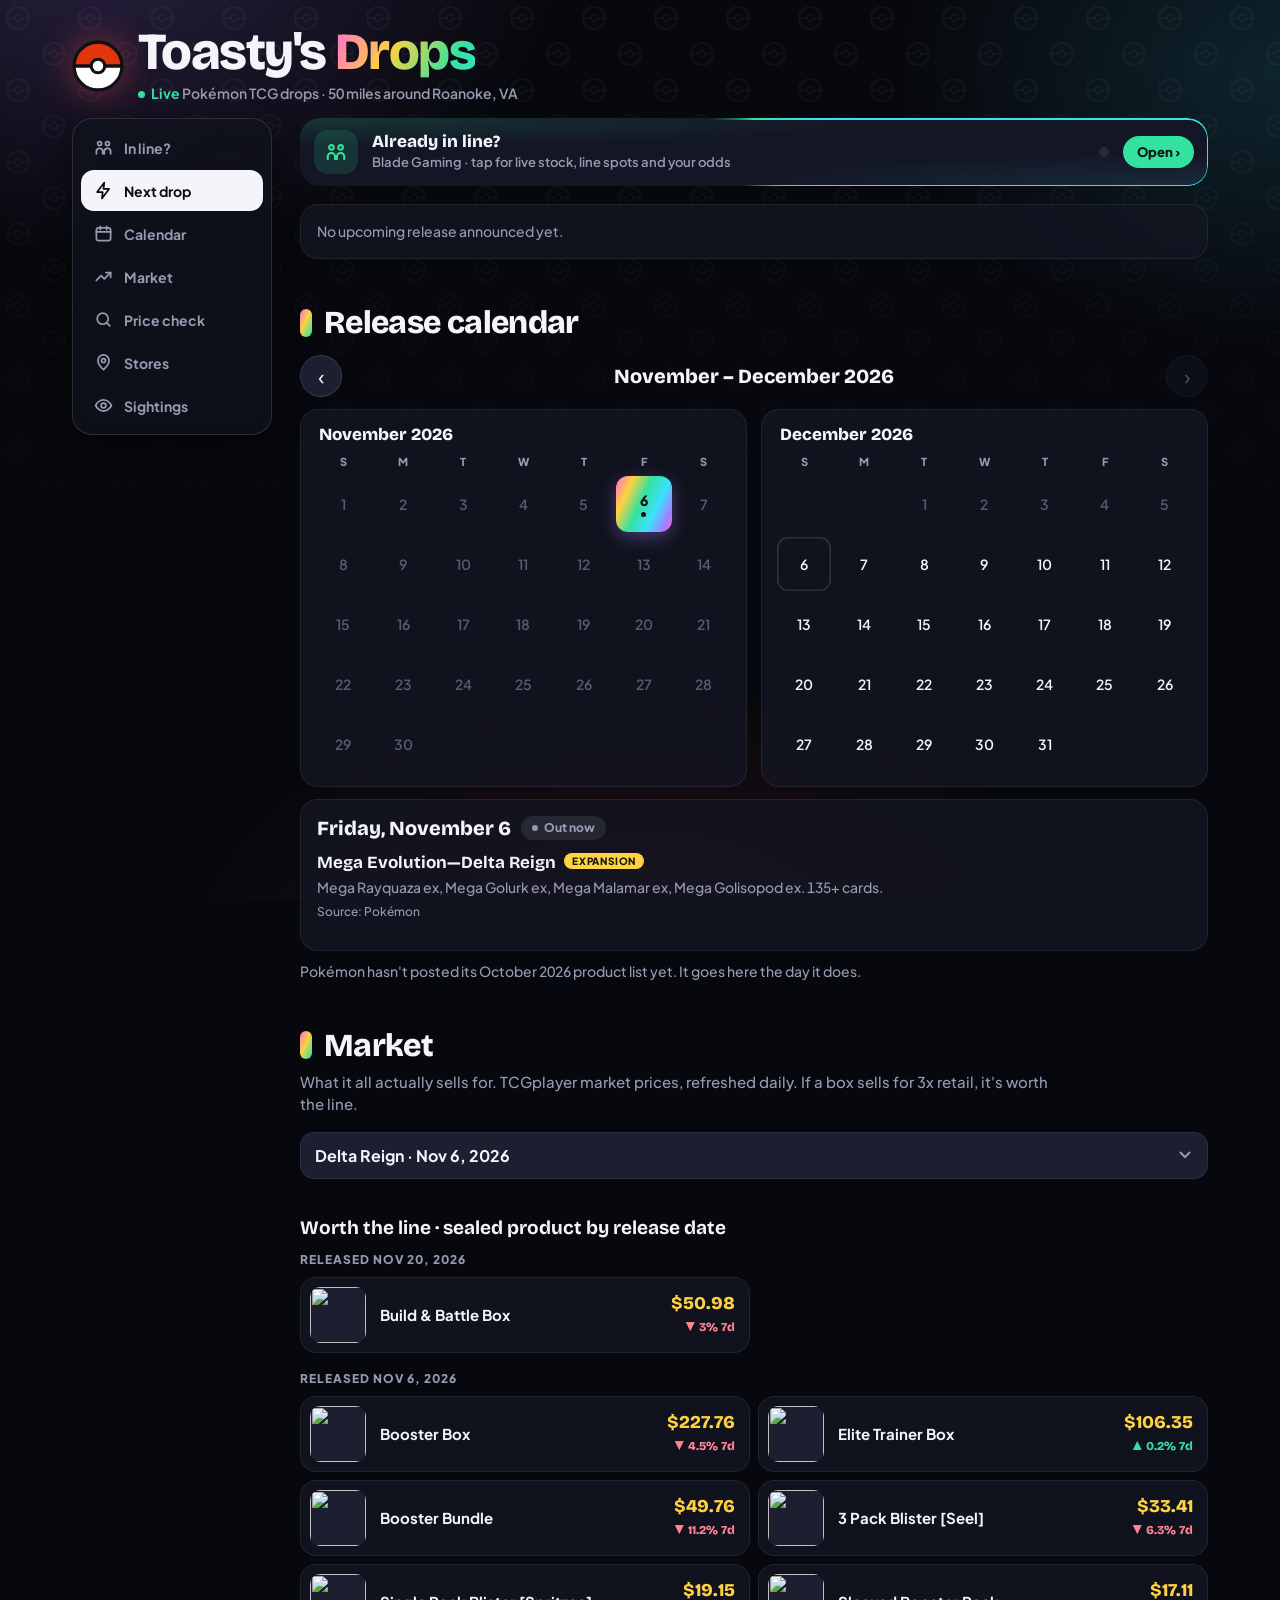
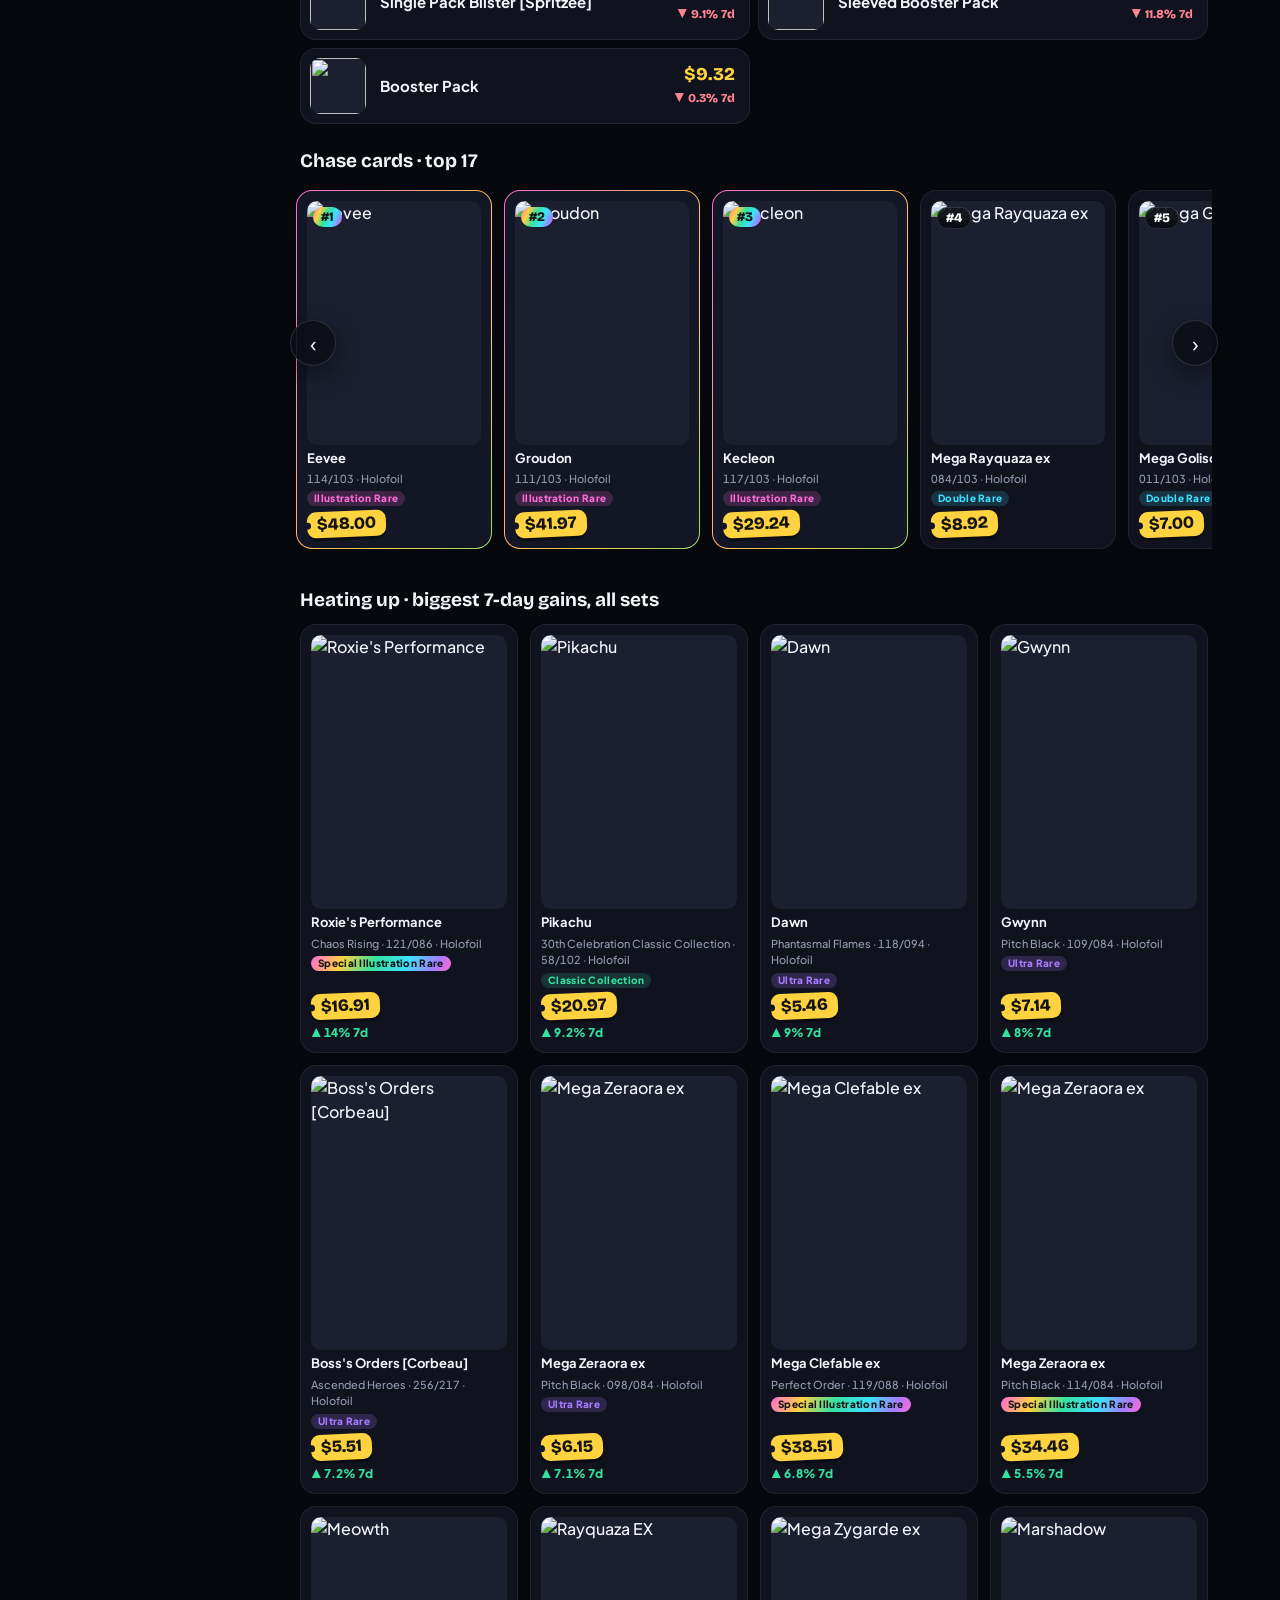
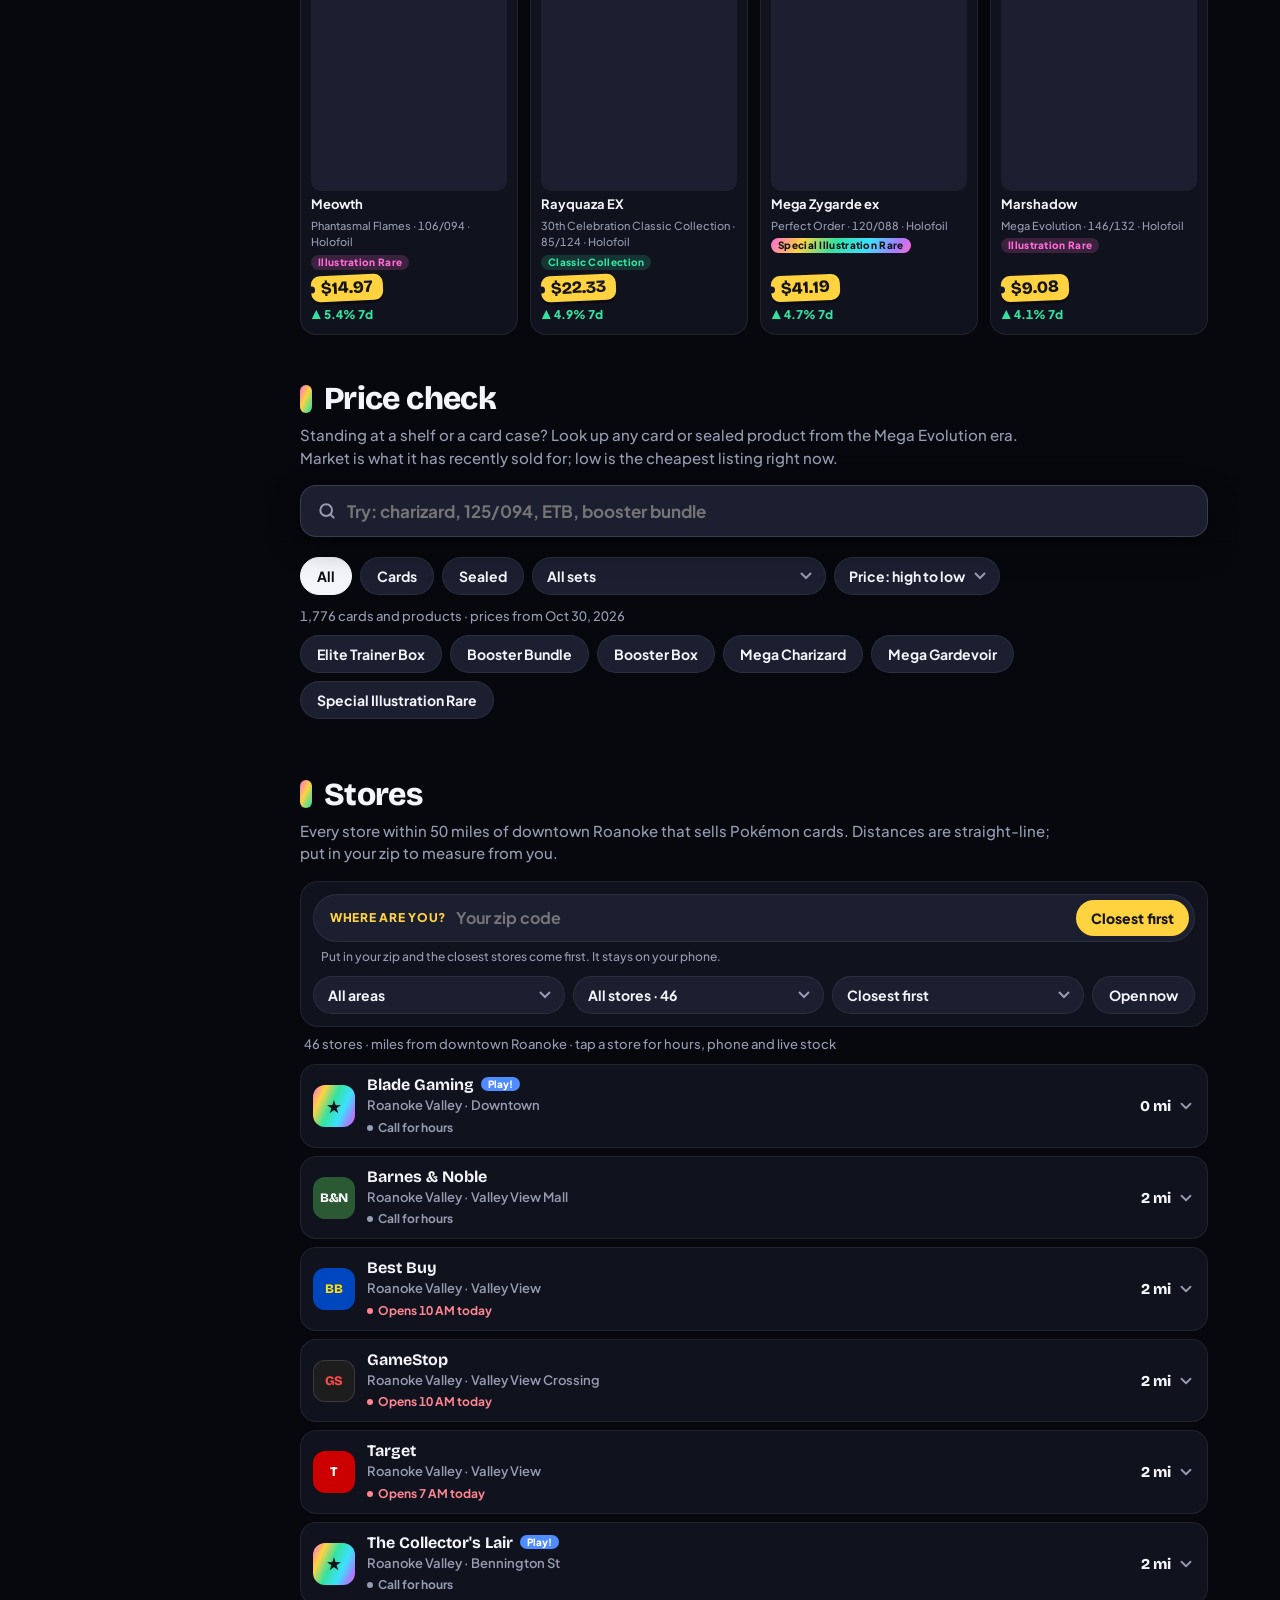
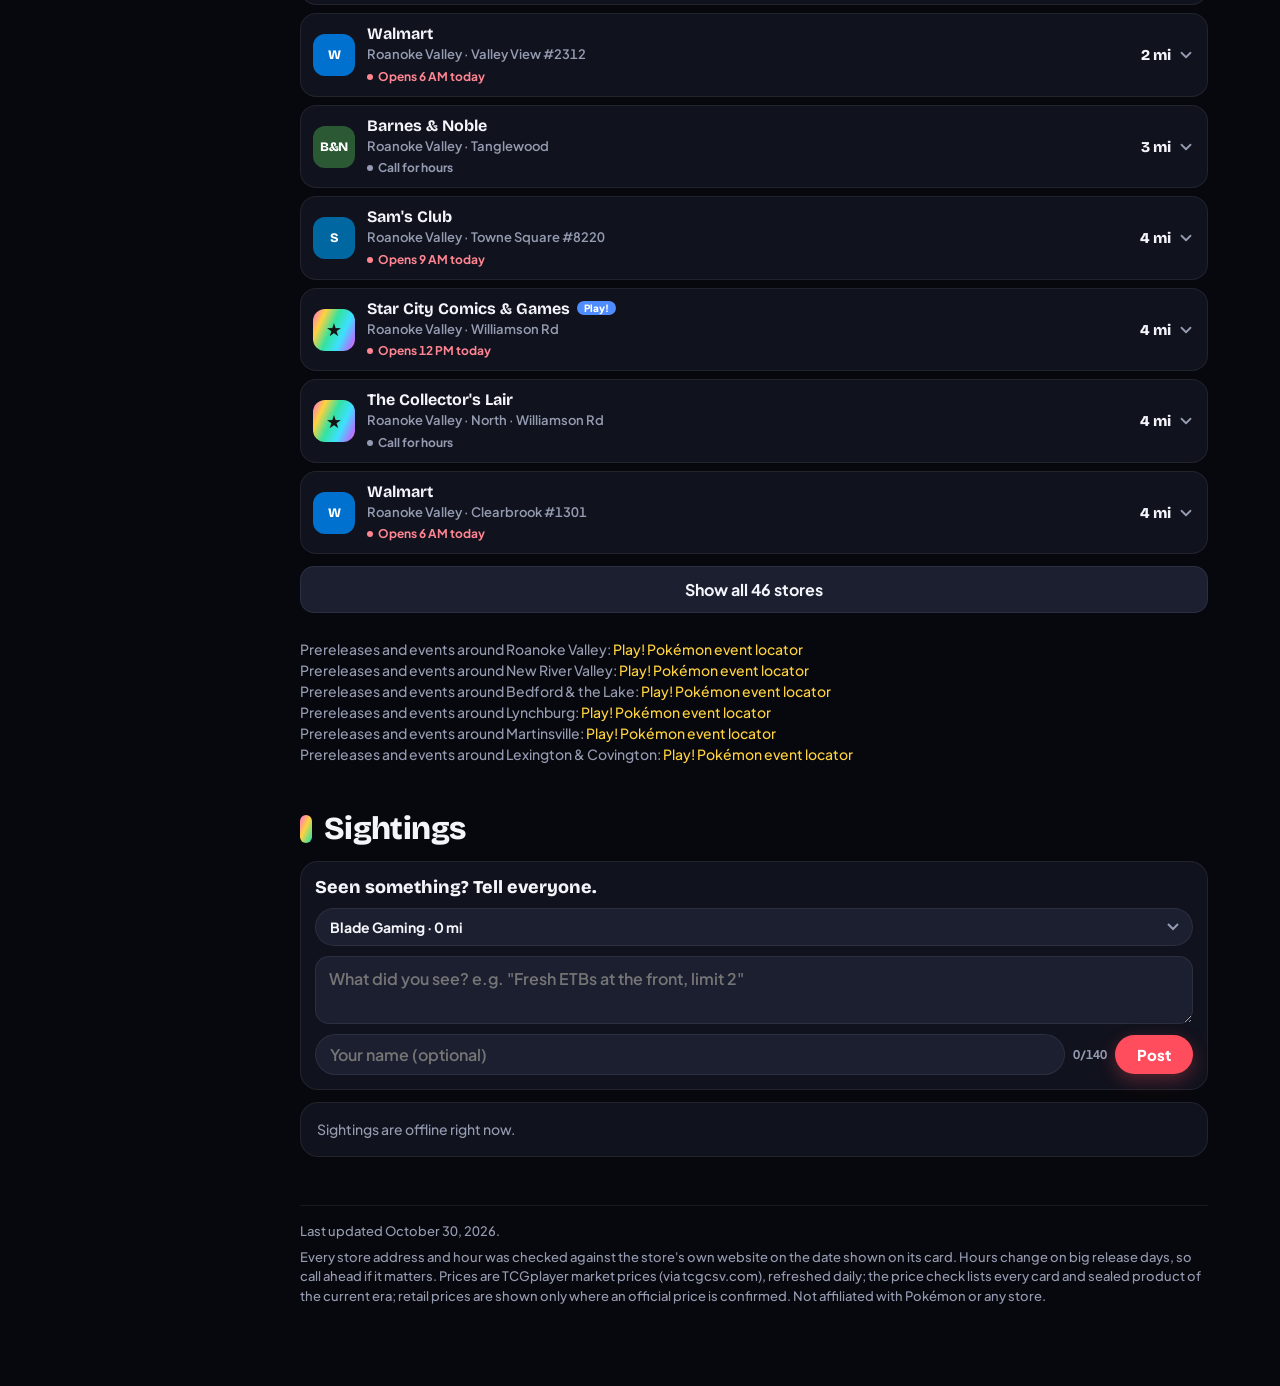
==== commit a8f8dfda: "Toasty's Drops: sightings posted on the page (drops-live), Google Form and sheet removed Co-Authored" ====
--- a/drops/index.html
+++ b/drops/index.html
@@ -16,8 +16,9 @@
 <!--
   Toasty's Drops (called Drop Watch until 2026-10-30; built 2026-09-25 for Evan and his buddy).
   Data: data.json (stores + releases, every fact checked against the
-  retailer's own page on the "verified" date; see "source"). Sightings come
-  from a Google Form's published-CSV sheet (data.json "sightings_csv").
+  retailer's own page on the "verified" date; see "source"). Sightings are
+  posted on the page and kept 30 days by the drops-live Worker (since 2026-10-30;
+  the Google Form and sheet before that are retired).
   Centered on Roanoke, 50 mi, since 2026-10-30. zips.json (Census 2025 ZCTA
   centroids within 100 mi) lets a visitor measure from their own zip.
 -->
@@ -201,7 +202,7 @@
   .lastseen { margin-top: 10px; font-size: 13px; background: rgba(255,210,63,0.07); border: 1px solid rgba(255,210,63,0.22); border-radius: 12px; padding: 8px 10px; }
   .lastseen strong { color: var(--yellow); }
   .pattern { color: var(--dim); font-size: 12px; margin-top: 3px; }
-  .spotted { display: inline-block; margin-top: 10px; font-size: 13px; font-weight: 700; color: #ff8592; }
+  .spotted { display: inline-block; margin-top: 10px; font: 700 13px var(--fb); color: #ff8592; background: none; border: 0; padding: 0; cursor: pointer; }
   .pill { display: inline-flex; align-items: center; gap: 6px; align-self: flex-start; font-size: 12px; font-weight: 800; border-radius: 999px; padding: 3px 11px; margin: 10px 0 4px; }
   .pill::before { content: ''; width: 6px; height: 6px; border-radius: 50%; background: currentColor; }
   .pill.open { background: rgba(52,226,160,0.14); color: var(--green); }
@@ -218,12 +219,26 @@
   .smore { margin-top: 4px; }
   .events { margin-top: 14px; }
 
-  /* Sightings */
+  /* Sightings: post box + feed (drops-live Worker) */
+  .compose { display: grid; gap: 10px; background: var(--panel); border: 1px solid var(--line); border-radius: var(--r); padding: 14px; margin-bottom: 12px; }
+  .chead { font: 800 18px var(--fd); }
+  .compose textarea { width: 100%; min-height: 66px; resize: vertical; font: 600 16px/1.4 var(--fb); color: var(--text); background: var(--panel2); border: 1.5px solid var(--line); border-radius: 14px; padding: 11px 13px; }
+  .compose textarea:focus, .cfoot input:focus { outline: none; border-color: var(--yellow); }
+  .cfoot { display: flex; flex-wrap: wrap; align-items: center; gap: 8px; }
+  .cfoot input { flex: 1 1 160px; min-width: 0; font: 600 16px var(--fb); color: var(--text); background: var(--panel2); border: 1.5px solid var(--line); border-radius: 999px; padding: 9px 14px; }
+  .ccount { font-size: 12px; font-weight: 700; color: var(--dim); }
+  .cpost { font: 800 15px var(--fb); color: #fff; background: var(--red); border: 0; border-radius: 999px; padding: 10px 22px; cursor: pointer; box-shadow: 0 6px 18px rgba(255,77,94,0.3); }
+  .cpost[disabled] { opacity: 0.5; }
   .sight { display: grid; gap: 8px; }
-  .sight .card { padding: 12px 14px; }
-  .sight .who { font-size: 12px; color: var(--dim); }
-  .btn { display: inline-block; font: 800 15px var(--fb); background: var(--red); color: #fff; border-radius: 14px; padding: 13px 20px; margin-top: 10px; box-shadow: 0 8px 24px rgba(255,77,94,0.3); }
-  .btn:hover { text-decoration: none; filter: brightness(1.08); }
+  .spost { padding: 12px 14px; }
+  .sptop { display: flex; align-items: center; gap: 10px; }
+  .logo.sm { width: 32px; height: 32px; border-radius: 10px; font-size: 11px; }
+  .spwho { flex: 1; min-width: 0; display: flex; flex-direction: column; }
+  .spwho b { font: 700 15px/1.25 var(--fd); }
+  .spwho span { font-size: 12px; color: var(--dim); }
+  .spflag { flex: none; font: 700 12px var(--fb); color: var(--dim); background: none; border: 1px solid var(--line); border-radius: 999px; padding: 4px 10px; cursor: pointer; }
+  .spflag:hover { color: #ff8592; border-color: rgba(255,77,94,0.4); }
+  .sptext { margin-top: 8px; font-size: 15px; font-weight: 600; overflow-wrap: anywhere; }
 
   /* Market */
   .setpick { width: 100%; font: 700 16px var(--fb); color: var(--text); background: var(--panel2); border: 1px solid var(--line); border-radius: 14px; padding: 12px 14px; margin-bottom: 12px; cursor: pointer; }
@@ -948,11 +963,6 @@
   box.appendChild(ob);
 }
 
-// The Google Form's Store option for this store ("Area · Name (tag)" as of 2026-09-27),
-// kept in data.json "form_key". Stores added later aren't in the form, so they get no report link.
-function reportLink(s) {
-  return data.report_form + '?usp=pp_url&' + data.form_store_entry + '=' + encodeURIComponent(s.form_key);
-}
 // "Usually spotted Tuesdays around 8 AM" once a store has 3+ sightings.
 function pattern(list) {
   if (list.length < 3) return '';
@@ -1033,18 +1043,16 @@
     }
     body.appendChild(nb);
   }
-  var mine = s.form_key ? SIGHTS.filter(function (x) { return x.store === s.form_key; }) : [];
+  var mine = SIGHTS.filter(function (x) { return x.s === s.id; });
   if (mine.length) {
     var last = mine[0], ls = el('div', 'lastseen');
     ls.appendChild(el('strong', null, 'Last spotted: '));
-    ls.appendChild(document.createTextNode((last.when || last.ago) + ' · ' + last.what));
+    ls.appendChild(document.createTextNode(stamp(last.t) + ' · ' + last.what));
     var pat = pattern(mine); if (pat) ls.appendChild(el('div', 'pattern', pat));
     body.appendChild(ls);
   }
-  if (data.report_form && s.form_key) {
-    var rep = el('a', 'spotted', 'Spotted something here?'); rep.href = reportLink(s); rep.target = '_blank'; rep.rel = 'noopener';
-    body.appendChild(rep);
-  }
+  var rep = el('button', 'spotted', 'Post a sighting here'); rep.type = 'button';
+  rep.onclick = function () { sightAt(s); }; body.appendChild(rep);
   var v = el('div', 'verified', 'Checked ' + localDate(s.verified).toLocaleDateString('en-US', { month: 'short', day: 'numeric' }) + ' · ');
   var src = el('a', null, 'source'); src.href = s.source; src.target = '_blank'; src.rel = 'noopener'; v.appendChild(src);
   body.appendChild(v);
@@ -1084,62 +1092,99 @@
   }
 }
 
-// Minimal CSV parser (quoted fields, commas, newlines).
-function parseCSV(t) {
-  var rows = [], row = [], f = '', q = false;
-  for (var i = 0; i < t.length; i++) {
-    var c = t[i];
-    if (q) { if (c === '"') { if (t[i + 1] === '"') { f += '"'; i++; } else q = false; } else f += c; }
-    else if (c === '"') q = true;
-    else if (c === ',') { row.push(f); f = ''; }
-    else if (c === '\n') { row.push(f); rows.push(row); row = []; f = ''; }
-    else if (c !== '\r') f += c;
-  }
-  if (f || row.length) { row.push(f); rows.push(row); }
-  return rows;
-}
-
 function ago(d) {
   var m = Math.round((Date.now() - d) / 60000);
   if (m < 60) return m + ' min ago';
   if (m < 1440) return Math.round(m / 60) + ' hr ago';
   return Math.round(m / 1440) + ' days ago';
 }
-// Google Forms timestamps look like 9/25/2026 14:05:31 (sheet locale US).
-function parseTs(t) {
-  var m = (t || '').match(/(\d+)\/(\d+)\/(\d{4}) (\d+):(\d+):?(\d+)?/);
-  return m ? new Date(+m[3], +m[1] - 1, +m[2], +m[4], +m[5], +(m[6] || 0)) : null;
-}
+// Sightings: posted right here and kept 30 days by the drops-live Worker; they arrive with /status.
+// Links and phone numbers are refused (spam), one post per network every 2 min, three flags hide a post.
+var SIGHT_STORE = null, FLAGGED = {};
+var SIGHT_LINK = /https?:|www\.|\.(com|net|org|io|co|gg|ly|me|app|shop|store|xyz|info|biz)\b/i, SIGHT_PHONE = /(\d[\s().-]*){7,}/;
+try { FLAGGED = JSON.parse(localStorage.getItem('dropwatch-flagged') || '{}'); } catch (e) {}
+function setSights(list) {
+  SIGHTS = (list || []).map(function (x) { return { id: x.id, s: x.s, t: x.t, ts: new Date(x.t), what: x.x, name: x.n }; });
+}
+function storeById(id) { return allStores().filter(function (x) { return x.id === id; })[0]; }
+function storeLabel(s) { return s.type === 'local' ? s.name : chainOf(s) + ' ' + shortTag(s); }
+// The post box is built once (so the live refresh never eats what someone is typing); the feed redraws.
 function renderSightings() {
   var box = document.getElementById('sightings'); box.innerHTML = '';
-  if (data.report_form) {
-    var b = el('a', 'btn', 'Report a sighting'); b.href = data.report_form; b.target = '_blank'; b.rel = 'noopener';
-    box.appendChild(b);
-  }
-  var list = el('div', 'sight'); list.style.marginTop = '14px'; box.appendChild(list);
-  if (!data.sightings_csv) { list.appendChild(el('div', 'card muted', 'The sightings log is getting set up. Reports from the field land here.')); return; }
-  fetch(data.sightings_csv + (data.sightings_csv.indexOf('?') < 0 ? '?' : '&') + 't=' + Date.now())
-    .then(function (r) { return r.text(); })
-    .then(function (t) {
-      var rows = parseCSV(t); var head = rows.shift() || [];
-      var col = function (name) { for (var i = 0; i < head.length; i++) if (head[i].toLowerCase().indexOf(name) >= 0) return i; return -1; };
-      var iT = col('timestamp'), iS = col('store'), iW = col('what'), iWhen = col('when'), iN = col('name');
-      SIGHTS = rows.filter(function (r) { return r.join('').trim(); }).map(function (r) {
-        var ts = parseTs(r[iT]);
-        return { ts: ts, ago: ts ? ago(ts) : r[iT], store: r[iS] || '', what: r[iW] || '', when: (r[iWhen] || '').trim(), name: r[iN] || '' };
-      }).sort(function (a, b) { return (b.ts || 0) - (a.ts || 0); });
-      renderStores();
-      list.innerHTML = '';
-      if (!SIGHTS.length) { list.appendChild(el('div', 'card muted', 'No sightings yet. Be the first.')); return; }
-      SIGHTS.slice(0, 20).forEach(function (x) {
-        var c = el('div', 'card');
-        c.appendChild(el('strong', null, x.store + ': '));
-        c.appendChild(document.createTextNode(x.what));
-        c.appendChild(el('div', 'who', [x.when || x.ago, x.name ? 'reported by ' + x.name : ''].filter(Boolean).join(' · ')));
-        list.appendChild(c);
-      });
+  var form = el('form', 'compose'); form.autocomplete = 'off';
+  form.appendChild(el('div', 'chead', 'Seen something? Tell everyone.'));
+  var sel = el('select', 'mini'); sel.id = 'cstore'; sel.setAttribute('aria-label', 'Store');
+  allStores().slice().sort(function (p, q) { return dist(p) - dist(q); }).forEach(function (x) {
+    var o = el('option', null, storeLabel(x) + ' · ' + dist(x) + ' mi'); o.value = x.id; sel.appendChild(o);
+  });
+  if (SIGHT_STORE) sel.value = SIGHT_STORE;
+  var ta = el('textarea'); ta.id = 'ctext'; ta.maxLength = 140; ta.rows = 2; ta.setAttribute('aria-label', 'What did you see?');
+  ta.placeholder = 'What did you see? e.g. "Fresh ETBs at the front, limit 2"';
+  var foot = el('div', 'cfoot'), nm = el('input'), cnt = el('span', 'ccount', '0/140'), post = el('button', 'cpost', 'Post');
+  nm.id = 'cname'; nm.maxLength = 24; nm.placeholder = 'Your name (optional)'; nm.setAttribute('aria-label', 'Your name, optional');
+  try { nm.value = localStorage.getItem('dropwatch-name') || ''; } catch (e) {}
+  post.type = 'submit'; post.id = 'cpost';
+  ta.oninput = function () { cnt.textContent = ta.value.length + '/140'; };
+  form.onsubmit = function (e) { e.preventDefault(); postSighting(); };
+  foot.appendChild(nm); foot.appendChild(cnt); foot.appendChild(post);
+  form.appendChild(sel); form.appendChild(ta); form.appendChild(foot);
+  box.appendChild(form);
+  var feed = el('div', 'sight'); feed.id = 'feed'; box.appendChild(feed);
+  renderFeed();
+}
+function renderFeed() {
+  var feed = document.getElementById('feed'); if (!feed) return; feed.innerHTML = '';
+  var list = SIGHTS.filter(function (x) { return storeById(x.s); });
+  if (!list.length) { feed.appendChild(el('div', 'card muted', LIVE_OK === false ? 'Sightings are offline right now.' : 'No sightings in the last 30 days. Be the first.')); return; }
+  list.slice(0, 30).forEach(function (x) {
+    var st = storeById(x.s), c = el('div', 'card spost'), top = el('div', 'sptop'), lg = LOGO[chainOf(st)] || [chainOf(st).charAt(0), 'other'];
+    top.appendChild(el('span', 'logo sm lg-' + lg[1], lg[0]));
+    var who = el('div', 'spwho'); who.appendChild(el('b', null, storeLabel(st)));
+    who.appendChild(el('span', null, [x.name, stamp(x.t)].filter(Boolean).join(' · '))); top.appendChild(who);
+    if (!FLAGGED[x.id]) {
+      var fl = el('button', 'spflag', 'Flag'); fl.type = 'button'; fl.setAttribute('aria-label', 'Flag this sighting as spam or nasty');
+      fl.onclick = function () { flagSighting(x.id); }; top.appendChild(fl);
+    }
+    c.appendChild(top); c.appendChild(el('p', 'sptext', x.what)); feed.appendChild(c);
+  });
+}
+function sightMsg(e) {
+  return { 'no links': "Links aren't allowed in sightings.", 'no phone numbers': "Phone numbers aren't allowed in sightings.",
+           'too short': 'Say a little more than that.', 'slow down': 'One sighting every couple of minutes, please.' }[e] || "That didn't go through.";
+}
+function postSighting() {
+  var ta = document.getElementById('ctext'), nm = document.getElementById('cname'), btn = document.getElementById('cpost');
+  var x = ta.value.trim(), n = nm.value.trim(), s = document.getElementById('cstore').value;
+  if (x.length < 2) { toast(sightMsg('too short')); return; }
+  if (SIGHT_LINK.test(x + ' ' + n)) { toast(sightMsg('no links')); return; }
+  if (SIGHT_PHONE.test(x + ' ' + n)) { toast(sightMsg('no phone numbers')); return; }
+  try { localStorage.setItem('dropwatch-name', n); } catch (e) {}
+  btn.disabled = true;
+  fetch(LIVE_API + '/sighting', { method: 'POST', headers: { 'Content-Type': 'application/json' }, body: JSON.stringify({ s: s, x: x, n: n }) })
+    .then(function (r) { return r.json().then(function (j) { return [r.status, j]; }); })
+    .then(function (r) {
+      if (!r[1].ok) { toast(sightMsg(r[0] === 429 ? 'slow down' : r[1].error)); return; }
+      LIVE = r[1].stores; setSights(r[1].sightings); LIVE_OK = true;
+      ta.value = ''; ta.oninput(); renderFeed(); renderStores(); toast('Posted. The line thanks you.');
     })
-    .catch(function () { list.appendChild(el('div', 'card muted', 'Could not load sightings right now.')); });
+    .catch(function () { toast("No signal? That sighting didn't go through."); })
+    .then(function () { btn.disabled = false; });
+}
+function flagSighting(id) {
+  fetch(LIVE_API + '/flag', { method: 'POST', headers: { 'Content-Type': 'application/json' }, body: JSON.stringify({ id: id }) })
+    .then(function (r) { return r.json(); })
+    .then(function (j) {
+      FLAGGED[id] = 1; try { localStorage.setItem('dropwatch-flagged', JSON.stringify(FLAGGED)); } catch (e) {}
+      if (j.ok) { setSights(j.sightings); renderStores(); }
+      renderFeed(); toast('Flagged. Three flags and it disappears.');
+    })
+    .catch(function () { toast("That flag didn't go through."); });
+}
+// From a store row: jump to the post box with that store picked.
+function sightAt(s) {
+  SIGHT_STORE = s.id; document.getElementById('cstore').value = s.id;
+  document.getElementById('sightsec').scrollIntoView();
+  setTimeout(function () { document.getElementById('ctext').focus({ preventScroll: true }); }, 450);
 }
 
 // Market: market.json is rebuilt daily by .github/scripts/market.py.
@@ -1491,14 +1536,14 @@
 function liveFetch() {
   if (document.hidden || !data) return;
   fetch(LIVE_API + '/status').then(function (r) { return r.json(); })
-    .then(function (j) { LIVE = j.stores || {}; LIVE_OK = true; renderStores(); updateLine(); })
-    .catch(function () { if (LIVE_OK !== false) { LIVE_OK = false; renderStores(); updateLine(); } });
+    .then(function (j) { LIVE = j.stores || {}; setSights(j.sightings); LIVE_OK = true; renderStores(); updateLine(); renderFeed(); })
+    .catch(function () { if (LIVE_OK !== false) { LIVE_OK = false; renderStores(); updateLine(); renderFeed(); } });
 }
 function liveReport(s, k, v) {
   fetch(LIVE_API + '/report', { method: 'POST', headers: { 'Content-Type': 'application/json' }, body: JSON.stringify({ s: s.id, k: k, v: v }) })
     .then(function (r) { return r.json().then(function (j) { return [r.status, j]; }); })
     .then(function (x) {
-      if (x[1].ok) { LIVE = x[1].stores; LIVE_OK = true; renderStores(); updateLine(); toast('Reported for ' + s.name + '. The line thanks you.'); if (k === 'have') confetti(); }
+      if (x[1].ok) { LIVE = x[1].stores; setSights(x[1].sightings); LIVE_OK = true; renderStores(); updateLine(); toast('Reported for ' + s.name + '. The line thanks you.'); if (k === 'have') confetti(); }
       else toast(x[0] === 429 ? 'Got yours already. You can send that one again in a few minutes.' : "That report didn't go through.");
     })
     .catch(function () { toast("No signal? That report didn't go through."); });
@@ -1745,7 +1790,6 @@
   document.getElementById('radius').textContent = d.radius_note || '';
   document.getElementById('updated').textContent = 'Last updated ' + localDate(d.updated).toLocaleDateString('en-US', { month: 'long', day: 'numeric', year: 'numeric' }) + '.';
   setInterval(function () { renderStores(); renderPlan(); }, 60000);
-  setInterval(renderSightings, 300000);
 });
 </script>
 </body>
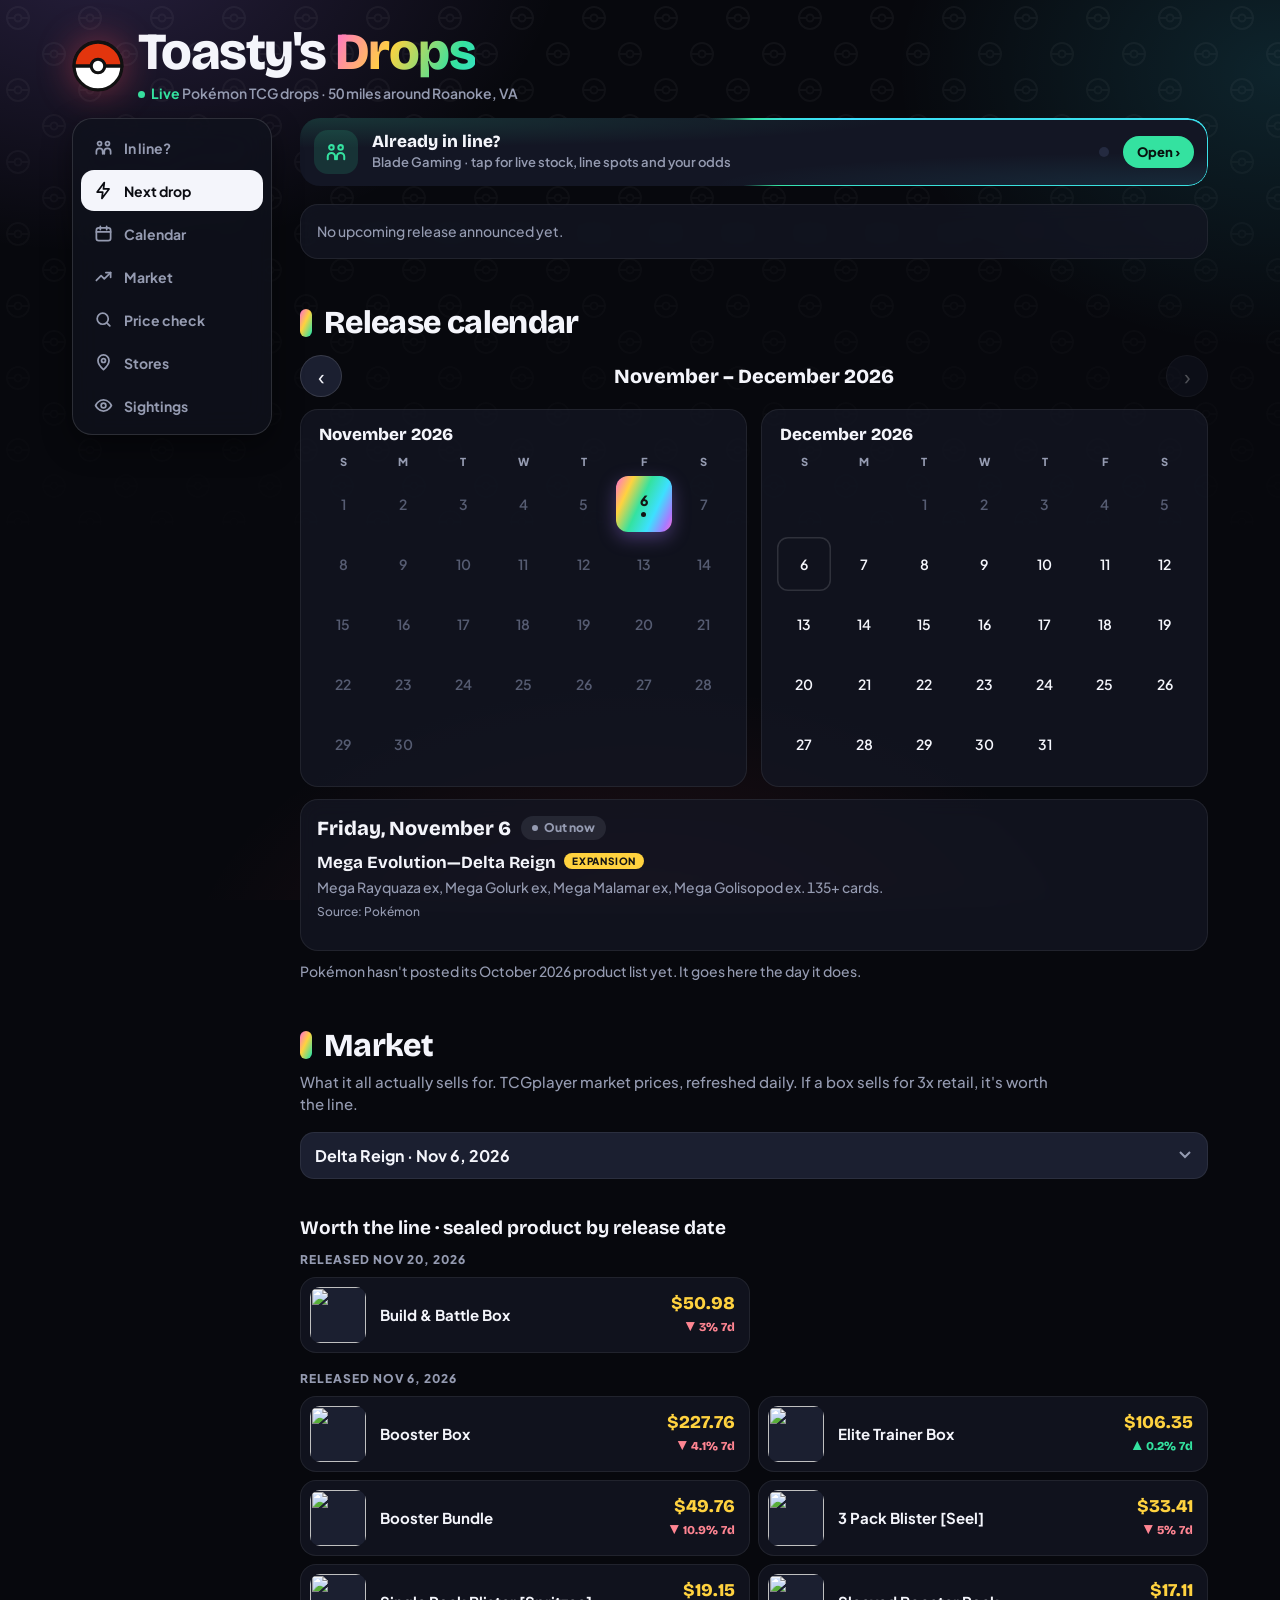
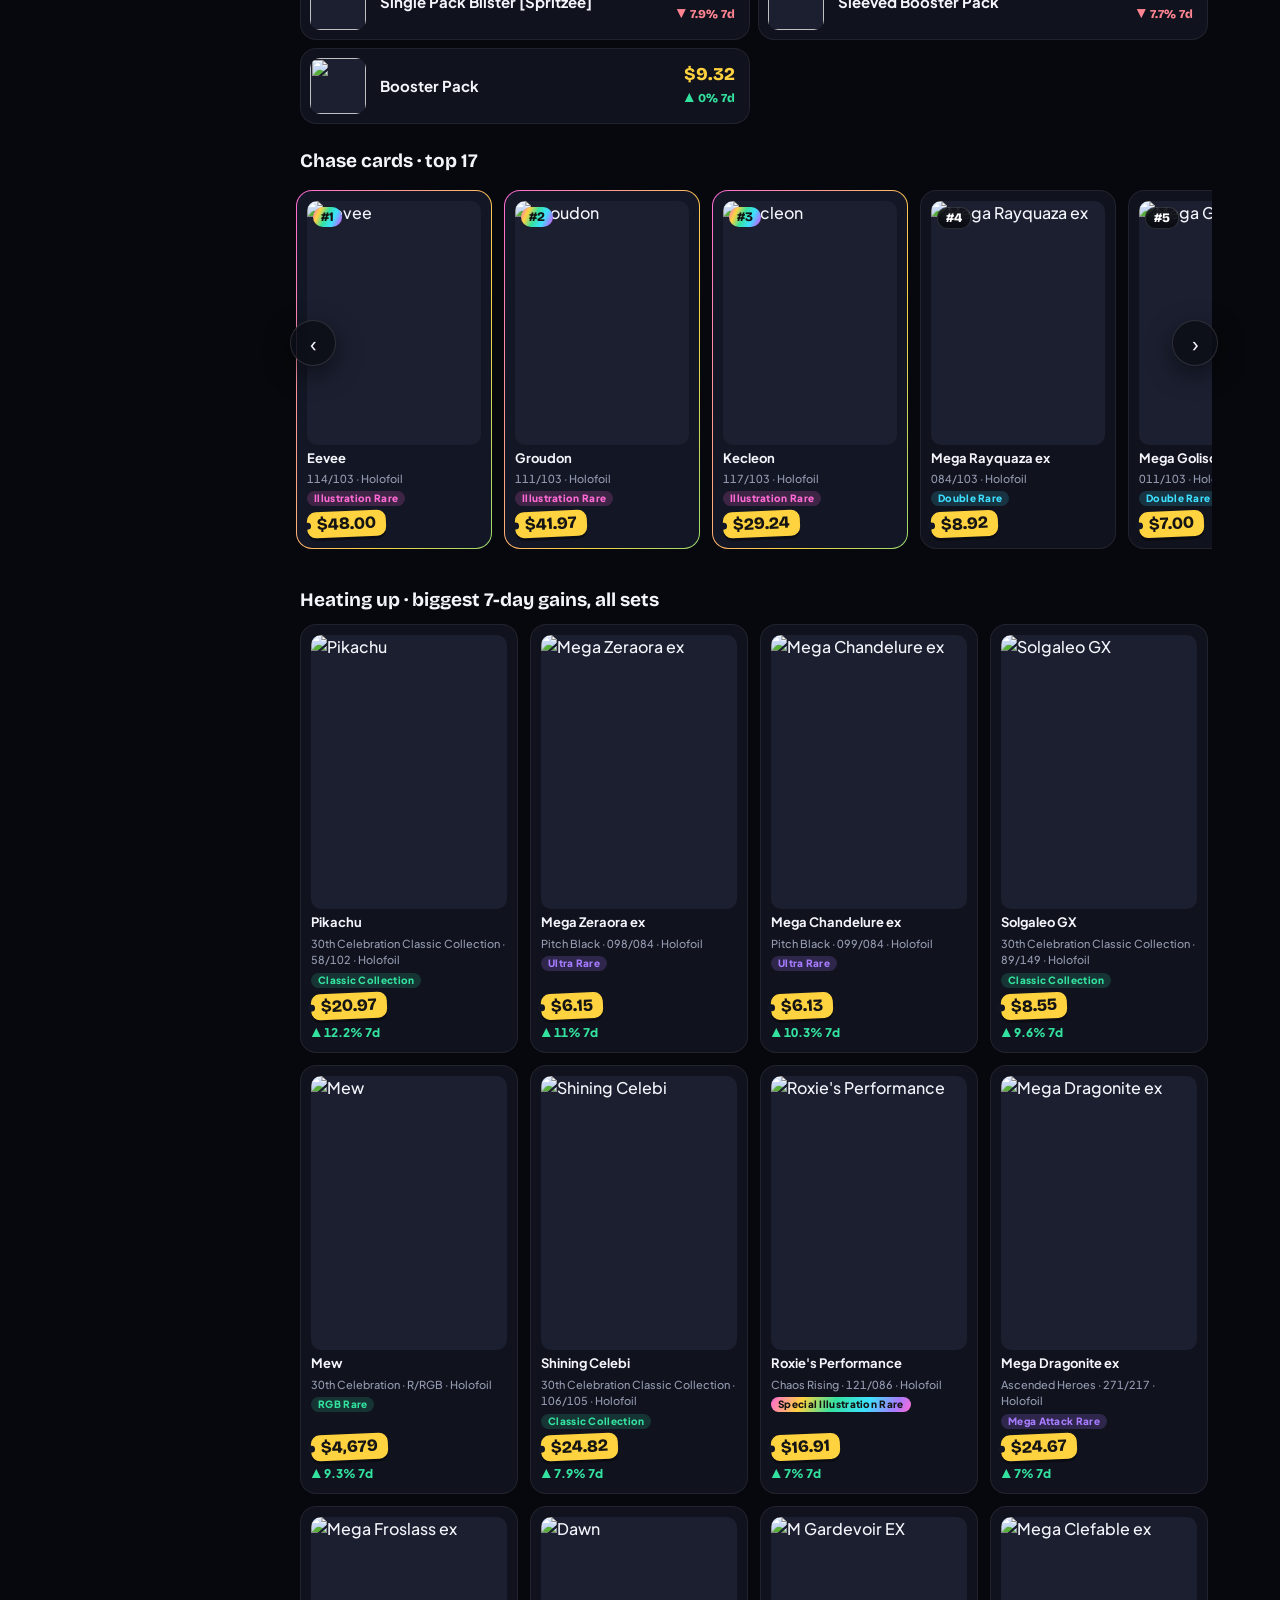
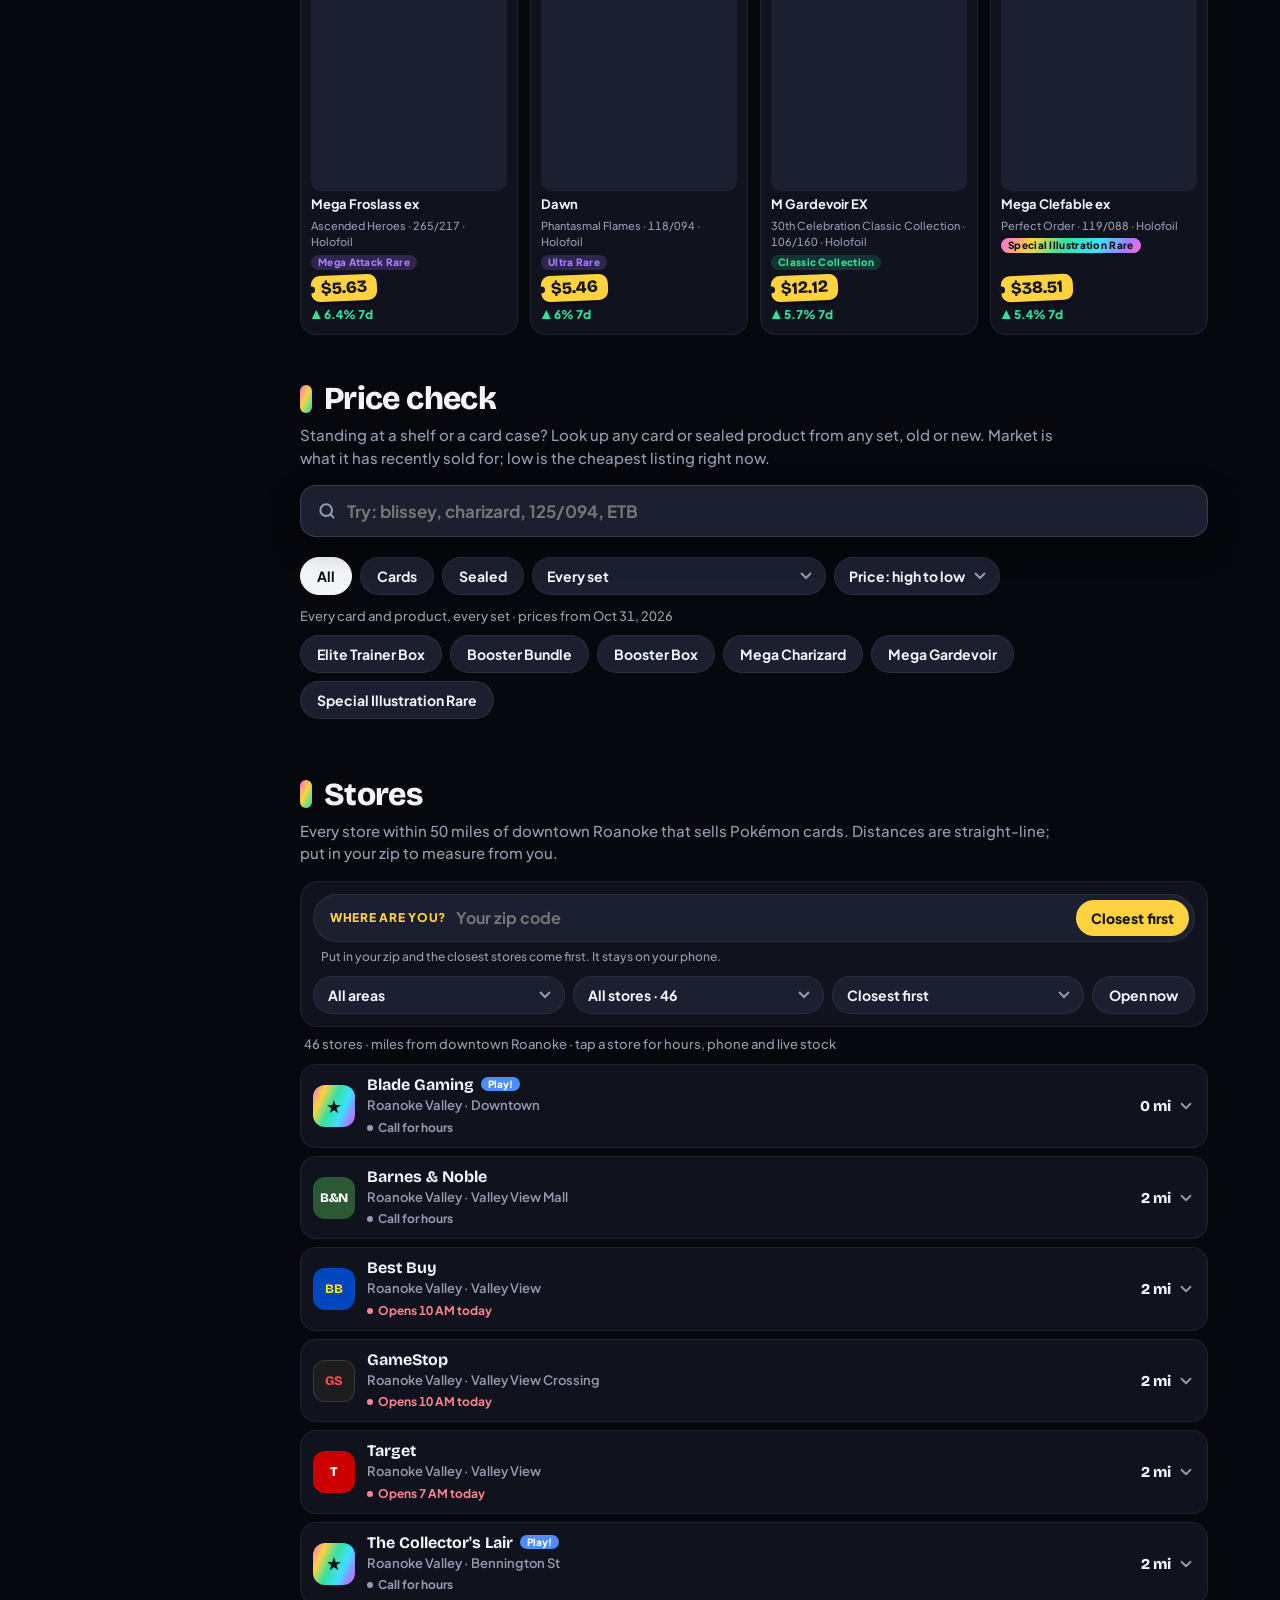
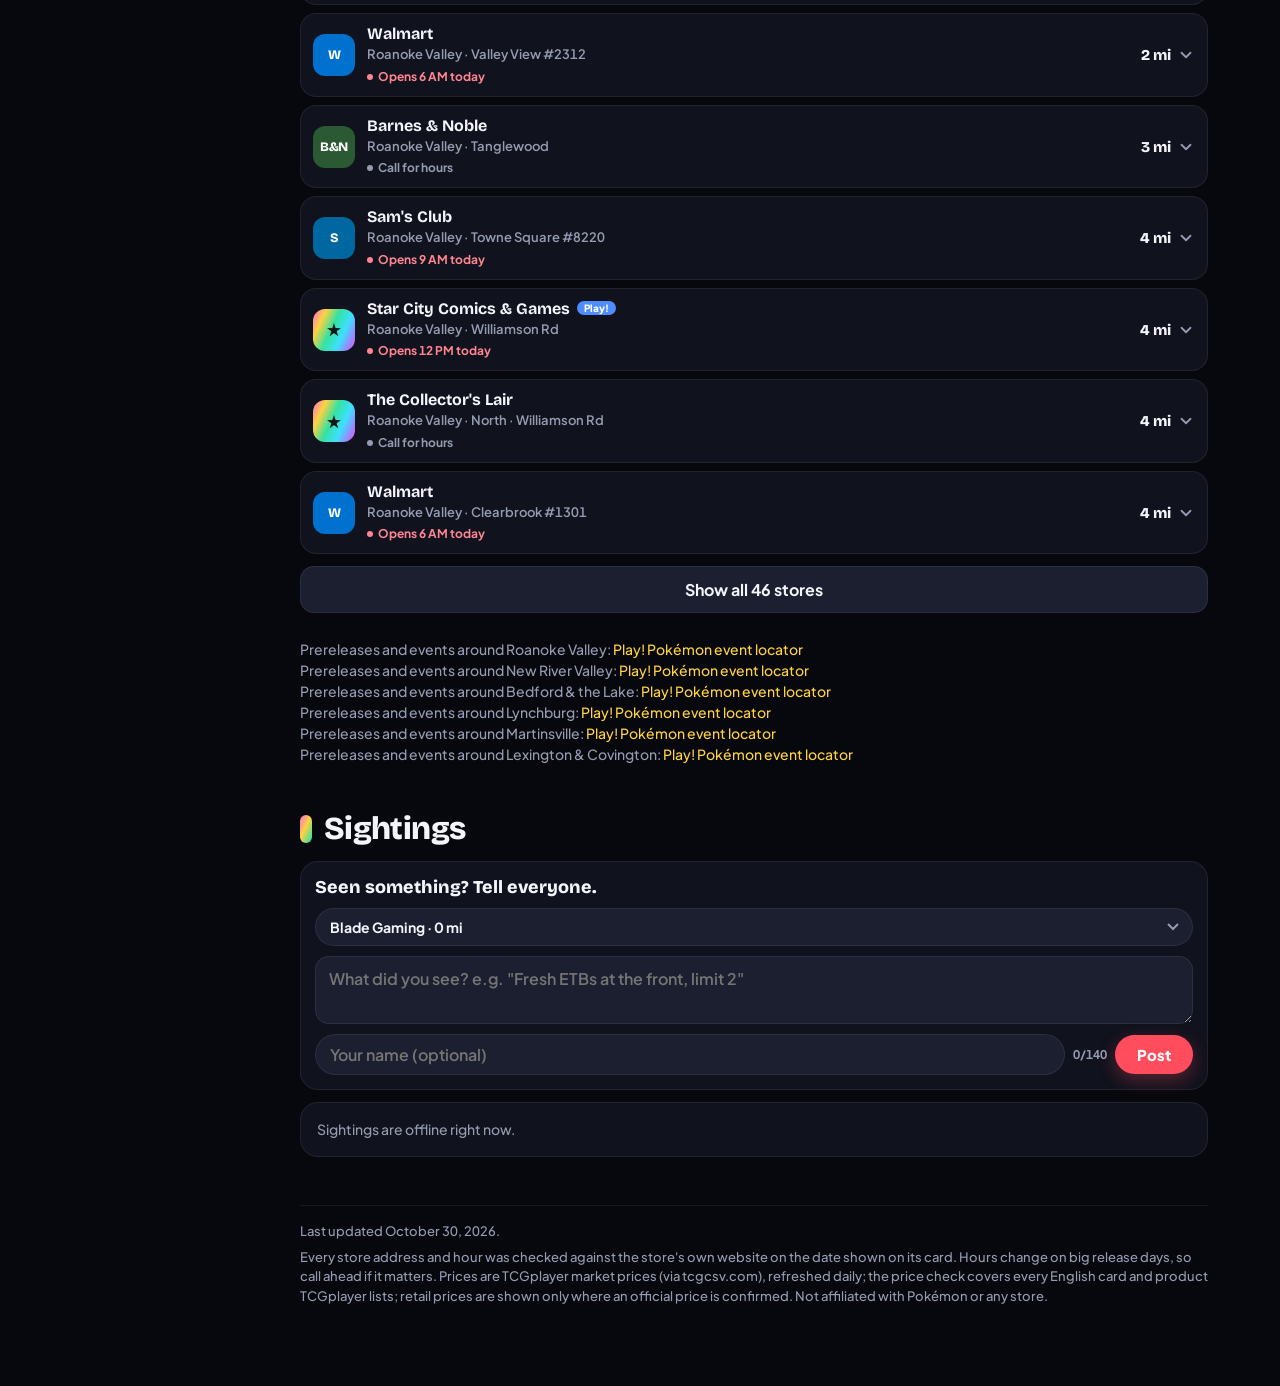
==== commit 487676e5: "Toasty's Drops: price check searches every set New .github/scripts/catalog.py builds the full TCGpla" ====
--- a/drops/index.html
+++ b/drops/index.html
@@ -559,8 +559,8 @@
 
   <section class="lksec">
   <h2 id="lookup">Price check</h2>
-  <p class="intro">Standing at a shelf or a card case? Look up any card or sealed product from the Mega Evolution era. Market is what it has recently sold for; low is the cheapest listing right now.</p>
-  <div class="lkbar"><input id="lkq" type="search" placeholder="Try: charizard, 125/094, ETB, booster bundle" autocomplete="off" autocapitalize="off" spellcheck="false" aria-label="Search cards and sealed product"></div>
+  <p class="intro">Standing at a shelf or a card case? Look up any card or sealed product from any set, old or new. Market is what it has recently sold for; low is the cheapest listing right now.</p>
+  <div class="lkbar"><input id="lkq" type="search" placeholder="Try: blissey, charizard, 125/094, ETB" autocomplete="off" autocapitalize="off" spellcheck="false" aria-label="Search cards and sealed product"></div>
   <div class="lkctl">
     <div class="tabs" id="lkkind"></div>
     <select class="mini" id="lkset" aria-label="Set"><option value="all">All sets</option></select>
@@ -591,7 +591,7 @@
 
   <footer>
     <p id="updated"></p>
-    <p style="margin-top:6px">Every store address and hour was checked against the store's own website on the date shown on its card. Hours change on big release days, so call ahead if it matters. Prices are TCGplayer market prices (via tcgcsv.com), refreshed daily; the price check lists every card and sealed product of the current era; retail prices are shown only where an official price is confirmed. Not affiliated with Pokémon or any store.</p>
+    <p style="margin-top:6px">Every store address and hour was checked against the store's own website on the date shown on its card. Hours change on big release days, so call ahead if it matters. Prices are TCGplayer market prices (via tcgcsv.com), refreshed daily; the price check covers every English card and product TCGplayer lists; retail prices are shown only where an official price is confirmed. Not affiliated with Pokémon or any store.</p>
   </footer>
   </main>
   </div>
@@ -1362,9 +1362,28 @@
   }).catch(function () { var sb = document.getElementById('sealed'); sb.innerHTML = ''; sb.appendChild(el('div', 'card muted', 'Could not load prices right now.')); });
 }
 
-// Price check: search.json is rebuilt daily by .github/scripts/market.py
-// (every card and sealed product of the era, all finishes).
+// Price check: search.json (current era, with 7-day change and x-retail) is rebuilt daily by
+// .github/scripts/market.py. Every older set comes from the full catalog (.github/scripts/catalog.py,
+// published nightly on the repo's `catalog` branch), loaded the first time someone searches.
 var IDX = null, LK = { q: '', set: 'all', kind: 'all', sort: 'price', n: 30 };
+var CAT = null, CAT_STATE = '', CAT_URL = location.hostname === '127.0.0.1' ? '/_catalog/catalog.json'
+  : 'https://raw.githubusercontent.com/toastandbananas7-glitch/ToastyBones/catalog/catalog.json';
+function loadCatalog() {
+  if (CAT_STATE) return; CAT_STATE = 'loading'; lookupRender();
+  fetch(CAT_URL).then(function (r) { return r.json(); }).then(function (c) {
+    var have = {}; IDX.items.forEach(function (it) { have[it.id] = 1; });
+    CAT = [];
+    c.items.forEach(function (x) {
+      if (have[x[0]]) return;
+      var st = c.sets[x[2]], it = { id: x[0], n: x[1], s: -1, sn: st[0], yr: st[1], no: x[3], r: x[4], v: x[5], k: x[4] ? null : 's' };
+      var no = it.no ? it.no + ' ' + it.no.replace(/\b0+(\d)/g, '$1') : '';
+      it.nm = norm(it.n);
+      it.hay = ' ' + norm([it.n, it.sn, no, it.r || '', it.k ? 'sealed' : 'card'].join(' '));
+      CAT.push(it);
+    });
+    CAT_STATE = 'ready'; lookupRender();
+  }).catch(function () { CAT_STATE = 'failed'; lookupRender(); });
+}
 var ALIAS = { etb: 'elite trainer box', upc: 'ultra premium collection', sir: 'special illustration rare' };
 function norm(s) {
   return String(s).toLowerCase().normalize('NFD').replace(/[̀-ͯ]/g, '').replace(/[^a-z0-9\/ ]+/g, ' ').replace(/\s+/g, ' ').trim();
@@ -1381,7 +1400,8 @@
 }
 function lookupRun() {
   var toks = lookupTokens(LK.q), today = todayISO();
-  var res = IDX.items.filter(function (it) {
+  var pool = LK.set === 'all' && CAT ? IDX.items.concat(CAT) : IDX.items;
+  var res = pool.filter(function (it) {
     if (LK.set !== 'all' && it.s !== +LK.set) return false;
     if (LK.kind === 'cards' && it.k) return false;
     if (LK.kind === 'sealed' && !it.k) return false;
@@ -1405,9 +1425,9 @@
   var b = bestVariant(it), mid = el('div'), nm = el('div', 'nm', it.n);
   if (it.ms && b && b[1]) { var x = b[1] / it.ms; nm.appendChild(el('span', 'mult' + (x >= 2 ? ' hot' : ''), x.toFixed(1) + 'x retail')); }
   mid.appendChild(nm);
-  var set = IDX.sets[it.s].name;
+  var set = it.sn ? it.sn + ' (' + it.yr + ')' : IDX.sets[it.s].name;
   var rt = el('div', 'rt', it.k
-    ? set + ' · ' + (it.rel > today ? 'out ' + shortDate(it.rel) : 'released ' + shortDate(it.rel)) + (it.ms ? ' · retail ' + money(it.ms) : '')
+    ? set + (it.rel ? ' · ' + (it.rel > today ? 'out ' + shortDate(it.rel) : 'released ' + shortDate(it.rel)) : '') + (it.ms ? ' · retail ' + money(it.ms) : '')
     : [set, it.no].filter(Boolean).join(' · '));
   if (!it.k && it.r) rt.appendChild(rchip(it.r));
   mid.appendChild(rt);
@@ -1431,17 +1451,18 @@
   var box = document.getElementById('lkres'), meta = document.getElementById('lkmeta'); box.innerHTML = '';
   var toks = lookupTokens(LK.q);
   if (!toks.length && LK.set === 'all' && LK.kind === 'all') {
-    meta.textContent = IDX.items.length.toLocaleString('en-US') + ' cards and products · prices from ' + shortDate(IDX.updated);
+    meta.textContent = (CAT ? (IDX.items.length + CAT.length).toLocaleString('en-US') + ' cards and products from every set' : 'Every card and product, every set')
+      + ' · prices from ' + shortDate(IDX.updated);
     var ex = el('div', 'tabs');
     ['Elite Trainer Box', 'Booster Bundle', 'Booster Box', 'Mega Charizard', 'Mega Gardevoir', 'Special Illustration Rare'].forEach(function (t) {
-      var b = el('button', null, t); b.onclick = function () { document.getElementById('lkq').value = t; LK.q = t; LK.n = 30; lookupRender(); }; ex.appendChild(b);
+      var b = el('button', null, t); b.onclick = function () { document.getElementById('lkq').value = t; LK.q = t; LK.n = 30; loadCatalog(); lookupRender(); }; ex.appendChild(b);
     });
     box.appendChild(ex);
     return;
   }
-  var res = lookupRun(), today = todayISO();
-  meta.textContent = res.length + (res.length === 1 ? ' match' : ' matches') + (res.length > LK.n ? ' · showing ' + LK.n : '') + ' · prices from ' + shortDate(IDX.updated);
-  if (!res.length) { box.appendChild(el('div', 'card muted', 'Nothing matches. Try fewer words, or a card number like 125/094.')); return; }
+  var res = lookupRun(), today = todayISO(), older = LK.set !== 'all' ? '' : CAT_STATE === 'loading' ? ' · loading older sets…' : CAT_STATE === 'failed' ? ' · older sets did not load' : '';
+  meta.textContent = res.length + (res.length === 1 ? ' match' : ' matches') + (res.length > LK.n ? ' · showing ' + LK.n : '') + ' · prices from ' + shortDate(IDX.updated) + older;
+  if (!res.length) { box.appendChild(el('div', 'card muted', CAT_STATE === 'loading' && LK.set === 'all' ? 'Searching every set… one second.' : 'Nothing matches. Try fewer words, or a card number like 125/094.')); return; }
   res.slice(0, LK.n).forEach(function (it) { box.appendChild(lookupRow(it, today)); });
   if (res.length > LK.n) {
     var more = el('button', 'setpick', 'Show 30 more');
@@ -1458,10 +1479,11 @@
       it.nm = norm(it.n);
       it.hay = ' ' + norm([it.n, set, no, it.r || '', it.k ? 'sealed' : 'card'].join(' '));
     });
-    var sp = document.getElementById('lkset');
+    var sp = document.getElementById('lkset'); sp.options[0].textContent = 'Every set';
     IDX.sets.forEach(function (s, i) { var o = el('option', null, s.name); o.value = i; sp.appendChild(o); });
     var q = document.getElementById('lkq'), t;
-    q.oninput = function () { clearTimeout(t); t = setTimeout(function () { LK.q = q.value; LK.n = 30; lookupRender(); }, 120); };
+    q.onfocus = loadCatalog;
+    q.oninput = function () { loadCatalog(); clearTimeout(t); t = setTimeout(function () { LK.q = q.value; LK.n = 30; lookupRender(); }, 120); };
     sp.onchange = function () { LK.set = sp.value; LK.n = 30; lookupRender(); };
     document.getElementById('lksort').onchange = function (e) { LK.sort = e.target.value; lookupRender(); };
     var kinds = document.getElementById('lkkind');
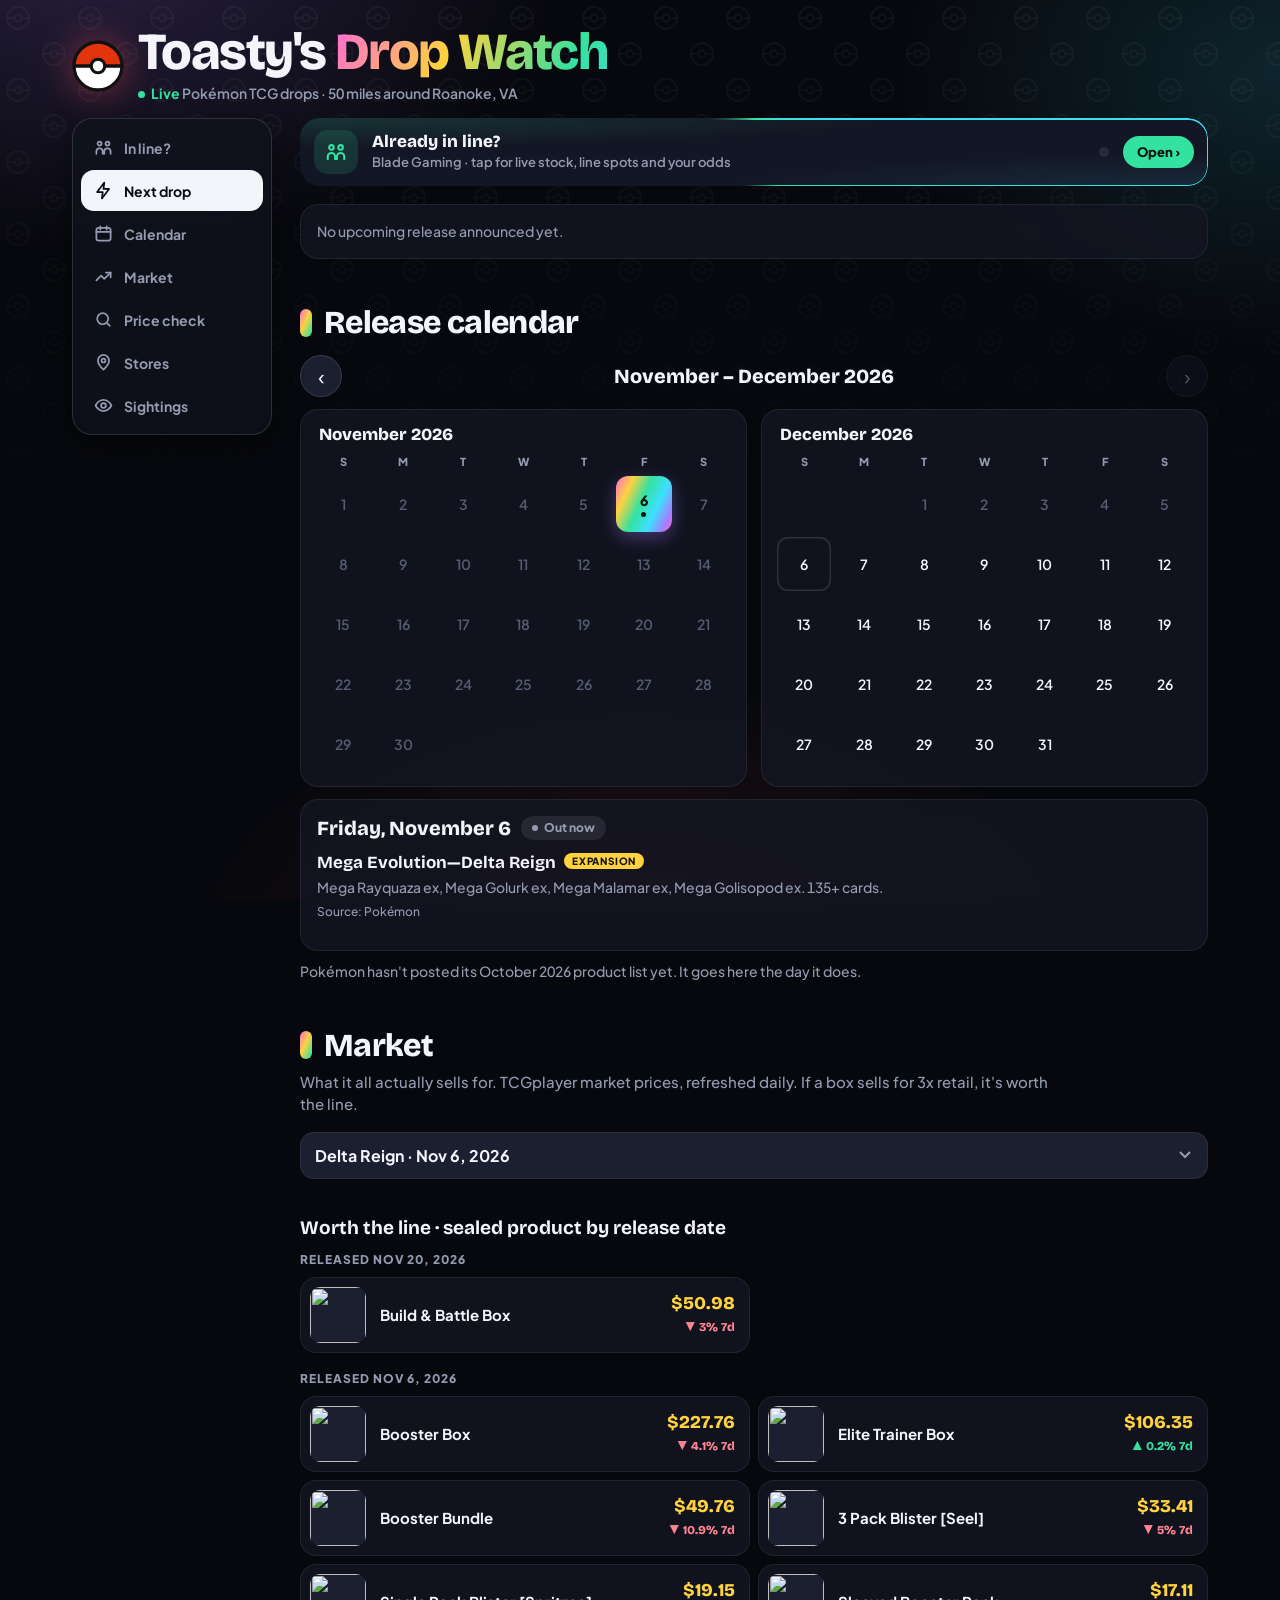
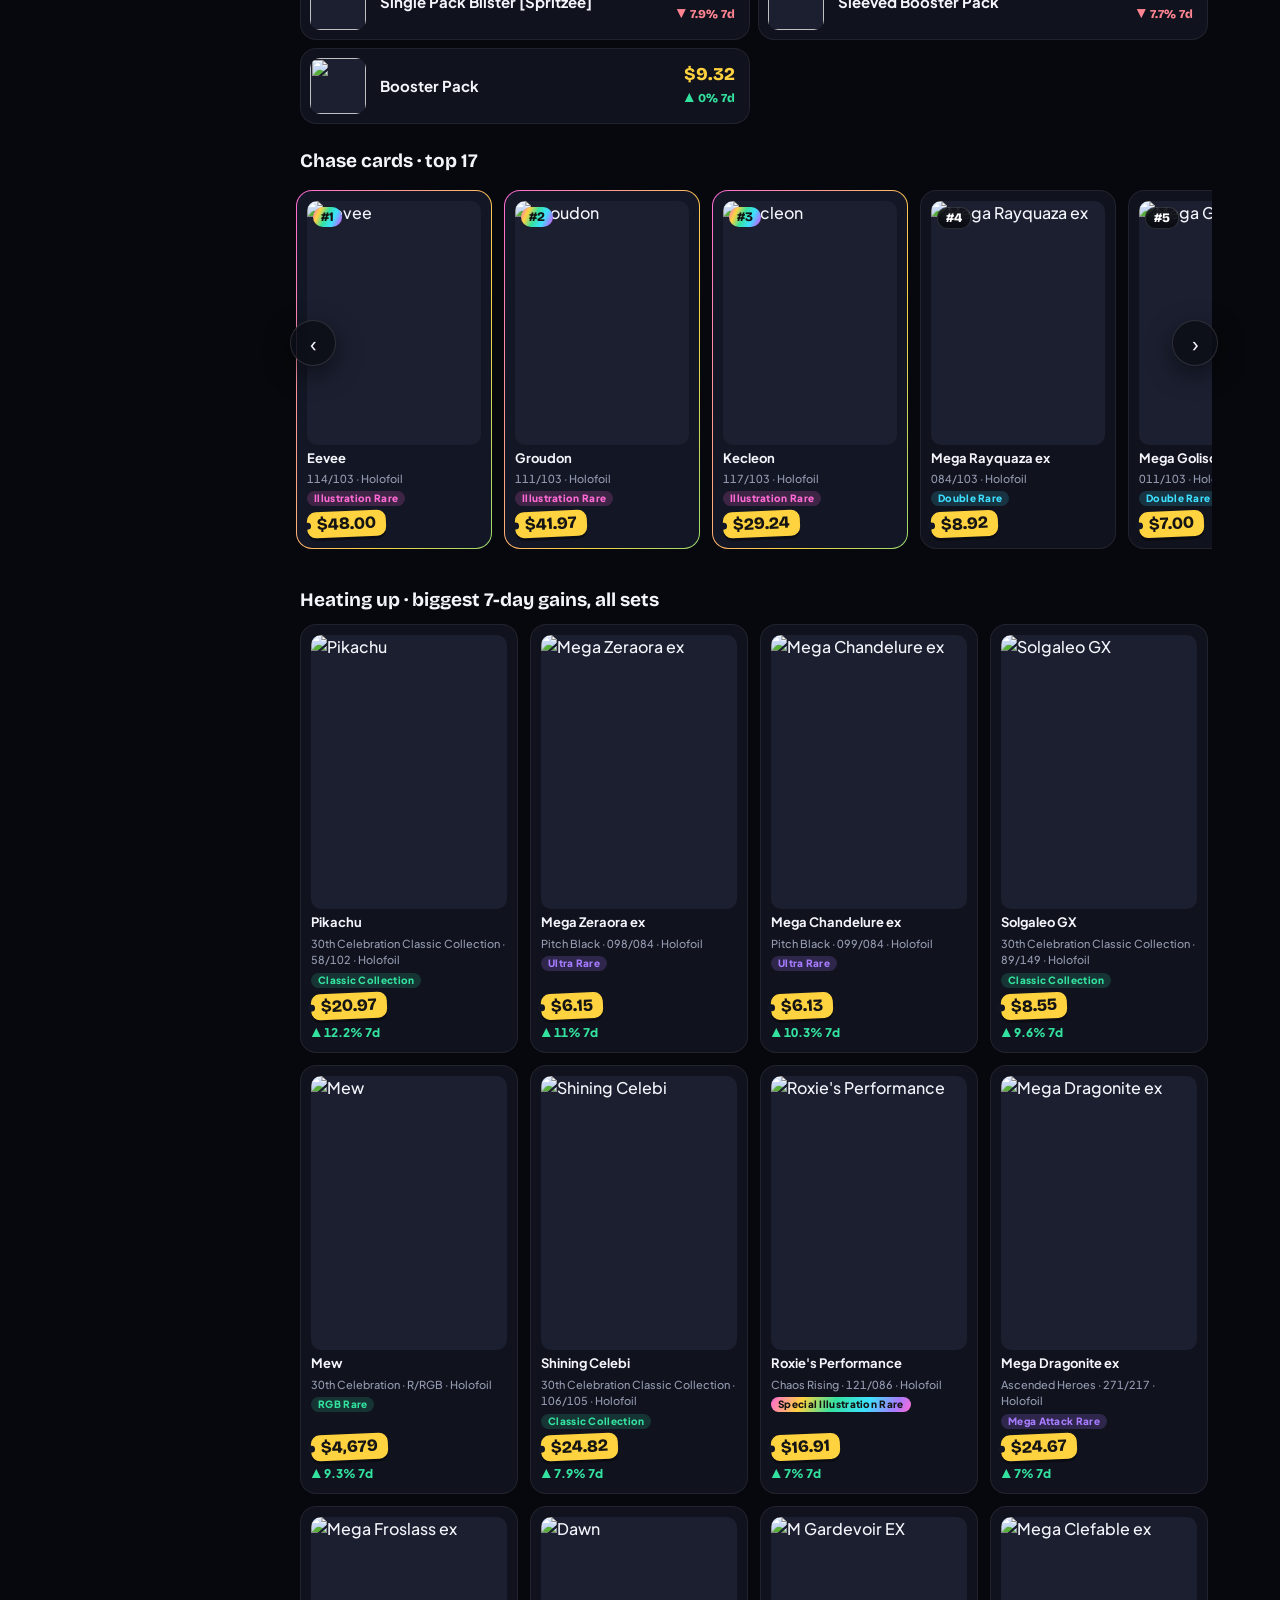
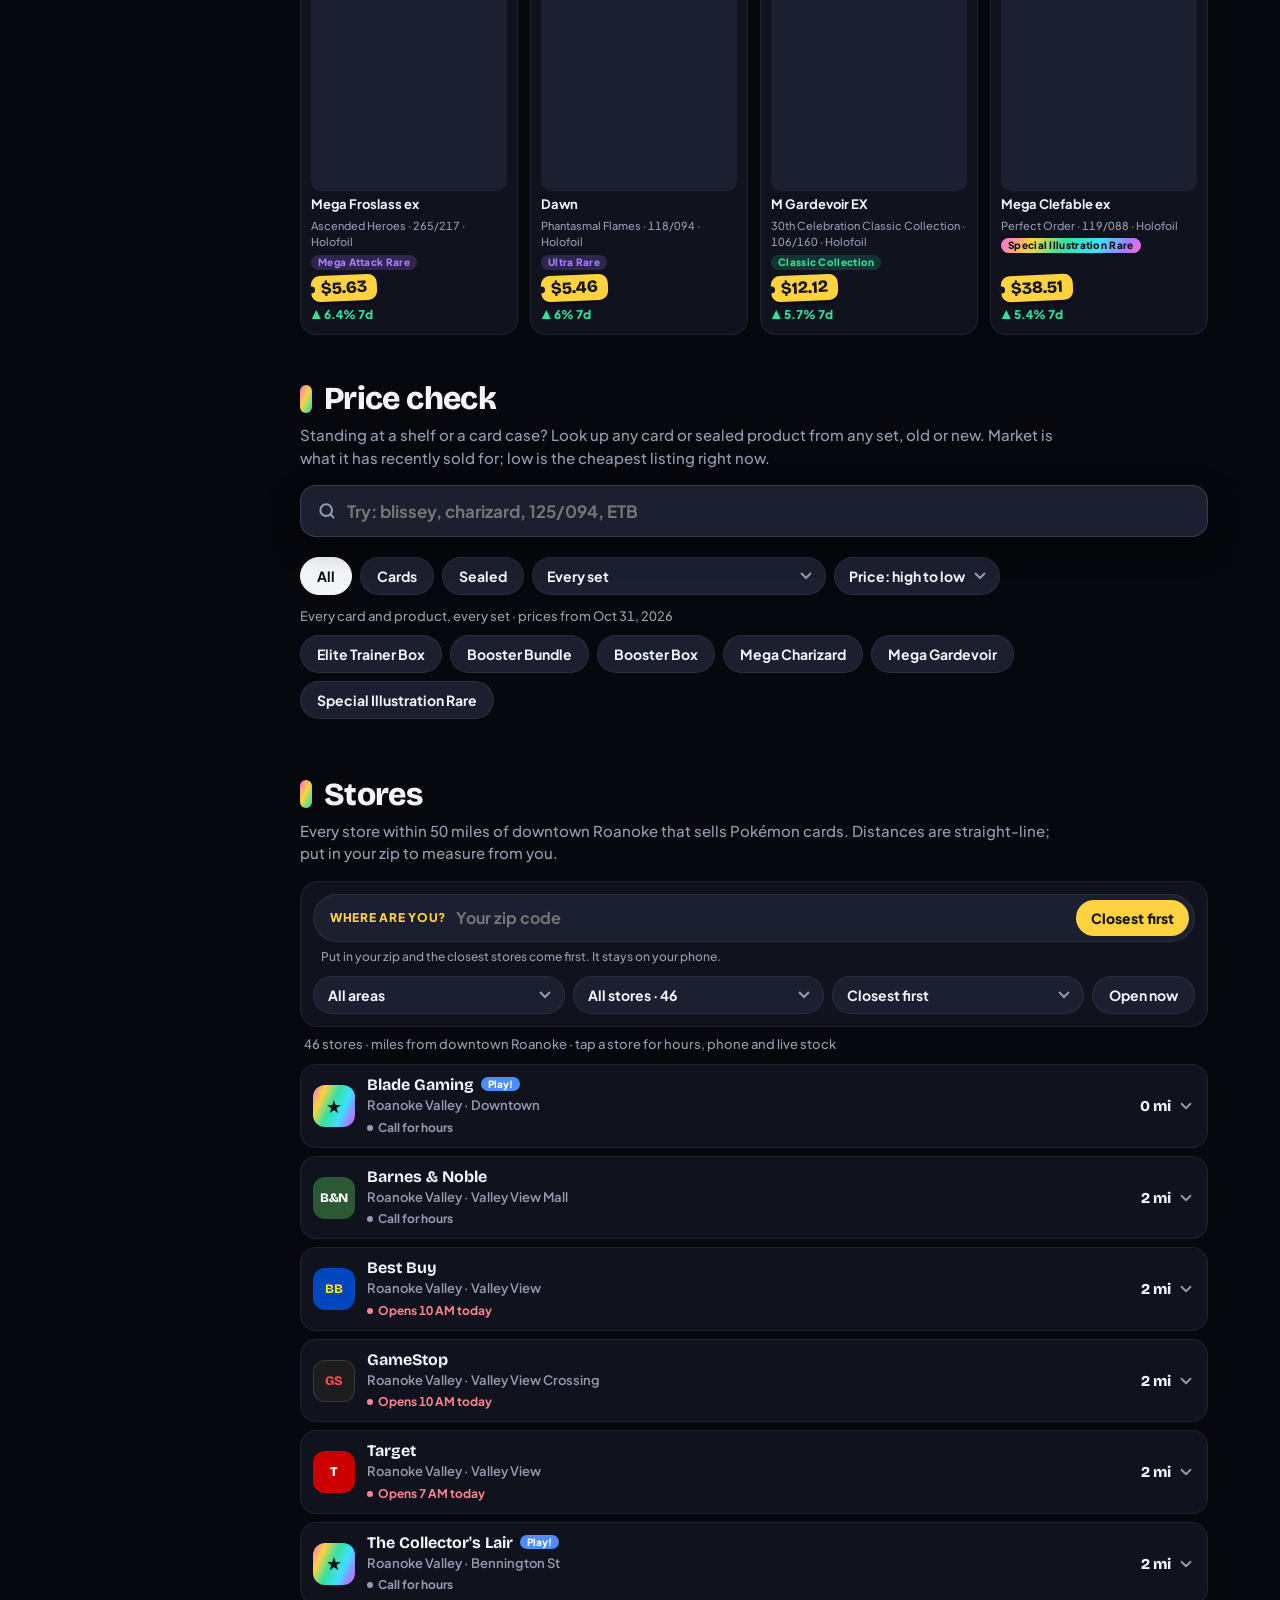
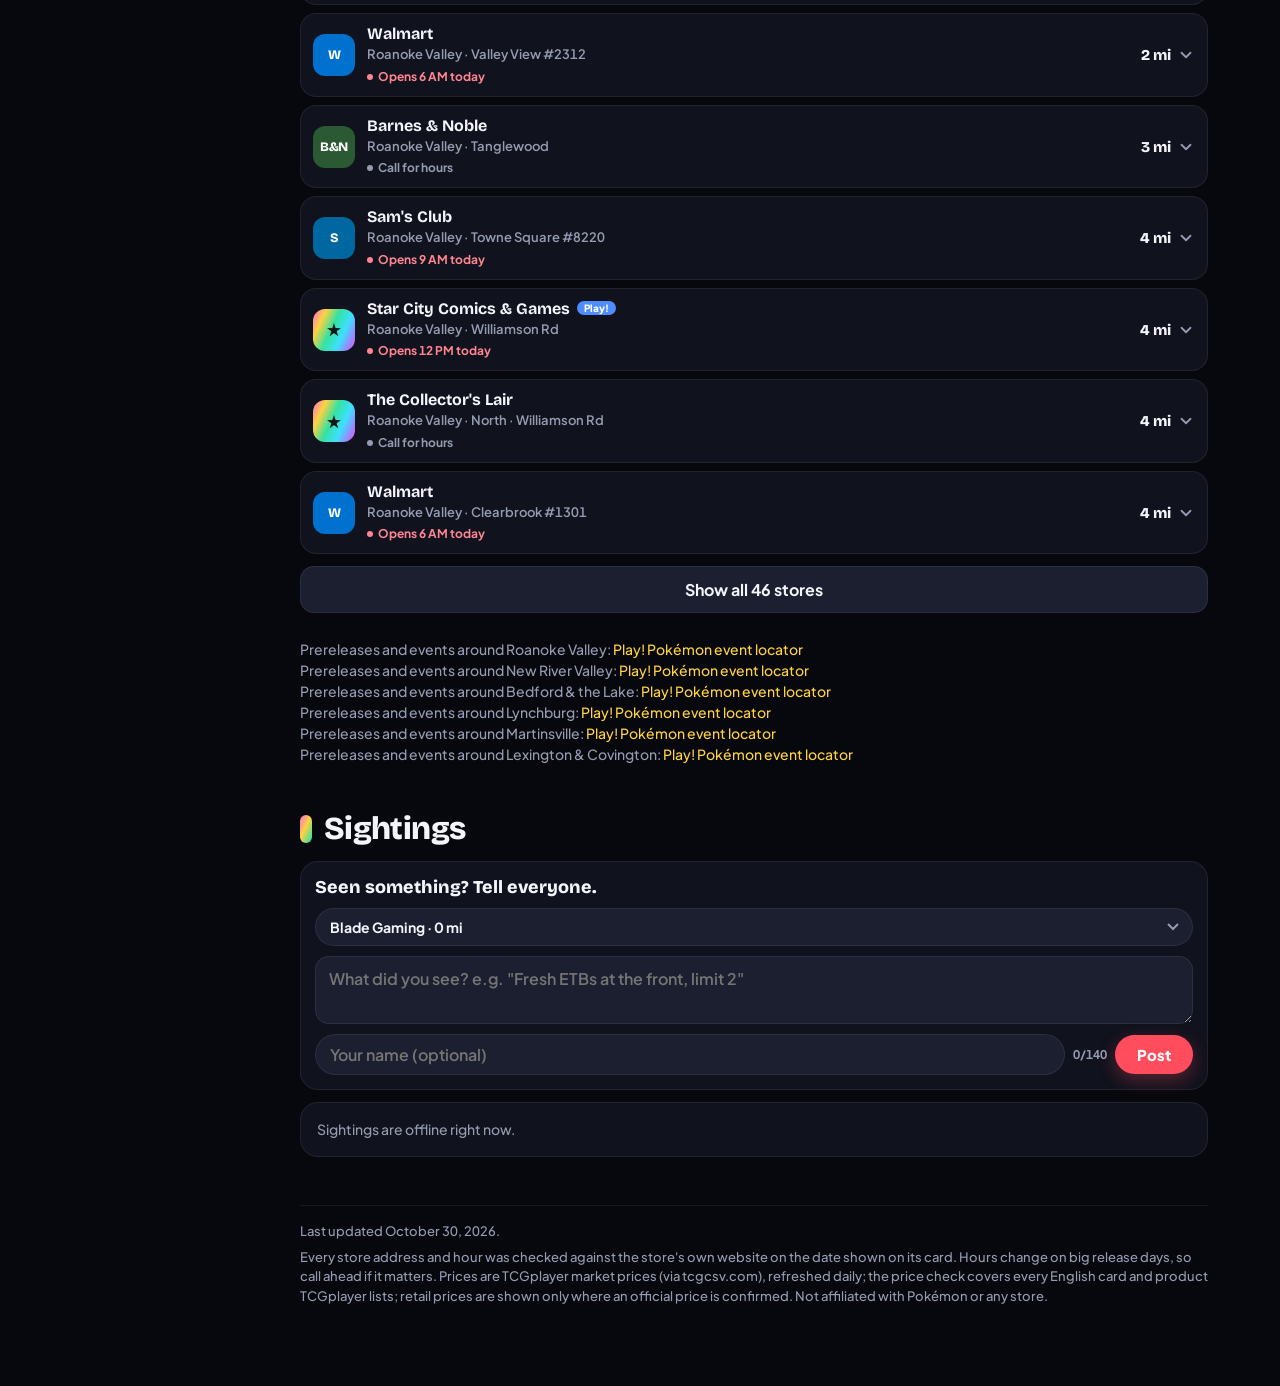
==== commit 1e316228: "Drops: rename to Toasty's Drop Watch Co-Authored-By: Claude Opus 5.5 <noreply@anthropic.com>" ====
--- a/drops/index.html
+++ b/drops/index.html
@@ -3,18 +3,18 @@
 <head>
 <meta charset="UTF-8">
 <meta name="viewport" content="width=device-width, initial-scale=1.0">
-<title>Toasty's Drops · Pokémon TCG · Roanoke &amp; 50 Miles Around</title>
+<title>Toasty's Drop Watch · Pokémon TCG · Roanoke &amp; 50 Miles Around</title>
 <meta name="theme-color" content="#07080d">
 <meta name="description" content="Pokémon TCG release dates, store opening times on drop day, price check and sightings for every store within 50 miles of Roanoke, VA: the New River Valley, Lynchburg, Martinsville, Lexington and Smith Mountain Lake.">
 <link rel="manifest" href="manifest.webmanifest">
 <link rel="icon" type="image/png" href="icon-192.png">
 <link rel="apple-touch-icon" href="apple-touch-icon.png">
-<meta name="apple-mobile-web-app-title" content="Toasty's Drops">
+<meta name="apple-mobile-web-app-title" content="Drop Watch">
 <link rel="preconnect" href="https://fonts.googleapis.com">
 <link rel="preconnect" href="https://fonts.gstatic.com" crossorigin>
 <link href="https://fonts.googleapis.com/css2?family=Bricolage+Grotesque:opsz,wght@12..96,600..800&family=Plus+Jakarta+Sans:wght@500;600;700;800&display=swap" rel="stylesheet">
 <!--
-  Toasty's Drops (called Drop Watch until 2026-10-30; built 2026-09-25 for Evan and his buddy).
+  Toasty's Drop Watch (Drop Watch until 2026-10-30, Toasty's Drops 10-30 to 10-31; built 2026-09-25 for Evan and his buddy).
   Data: data.json (stores + releases, every fact checked against the
   retailer's own page on the "verified" date; see "source"). Sightings are
   posted on the page and kept 30 days by the drops-live Worker (since 2026-10-30;
@@ -518,7 +518,7 @@
       <circle cx="50" cy="50" r="13" fill="#fff" stroke="#111" stroke-width="6"/>
     </svg>
     <div>
-      <h1>Toasty's <span>Drops</span></h1>
+      <h1>Toasty's <span>Drop Watch</span></h1>
       <div class="sub"><b>Live</b> Pokémon TCG drops · 50 miles around Roanoke, VA</div>
     </div>
     </div>
@@ -1586,8 +1586,8 @@
   var lines = [s.name + ' (' + shortTag(s) + '): ' + (L.fresh ? STOCK[L.stock.k].toUpperCase() + ', ' + stamp(L.stock.t) : L.stock ? 'no report yet today (last: ' + STOCK[L.stock.k].toLowerCase() + ' ' + clock(L.stock.t) + ')' : 'no stock reports yet')];
   if (L.line) lines.push('Line: someone was #' + L.line.v + ', ' + stamp(L.line.t));
   if (L.count) lines.push('About ' + L.count.v + ' boxes on hand, ' + stamp(L.count.t));
-  var text = lines.join('\n') + "\nLive on Toasty's Drops:";
-  if (navigator.share) { navigator.share({ title: "Toasty's Drops", text: text, url: url }).catch(function () {}); return; }
+  var text = lines.join('\n') + "\nLive on Toasty's Drop Watch:";
+  if (navigator.share) { navigator.share({ title: "Toasty's Drop Watch", text: text, url: url }).catch(function () {}); return; }
   var full = text + ' ' + url;
   (navigator.clipboard ? navigator.clipboard.writeText(full) : Promise.reject())
     .then(function () { toast('Copied. Paste it in your group chat.'); })
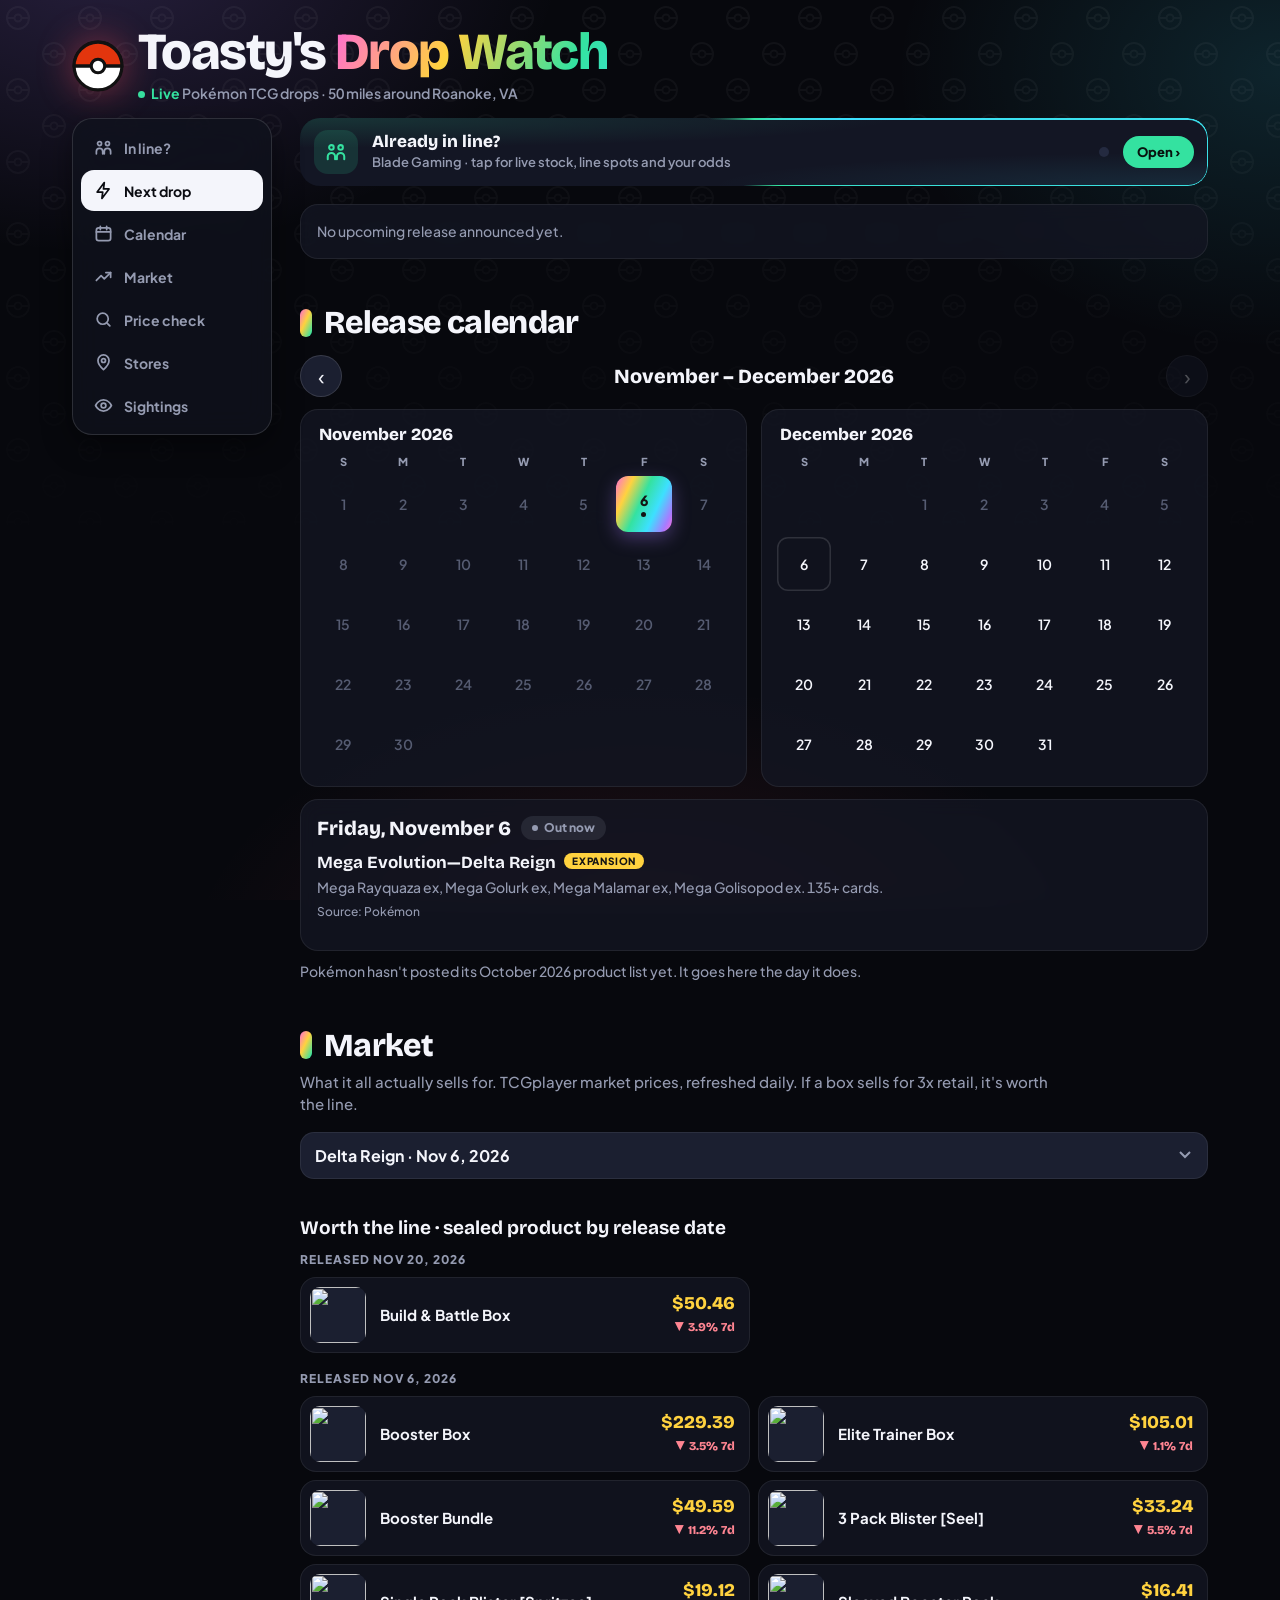
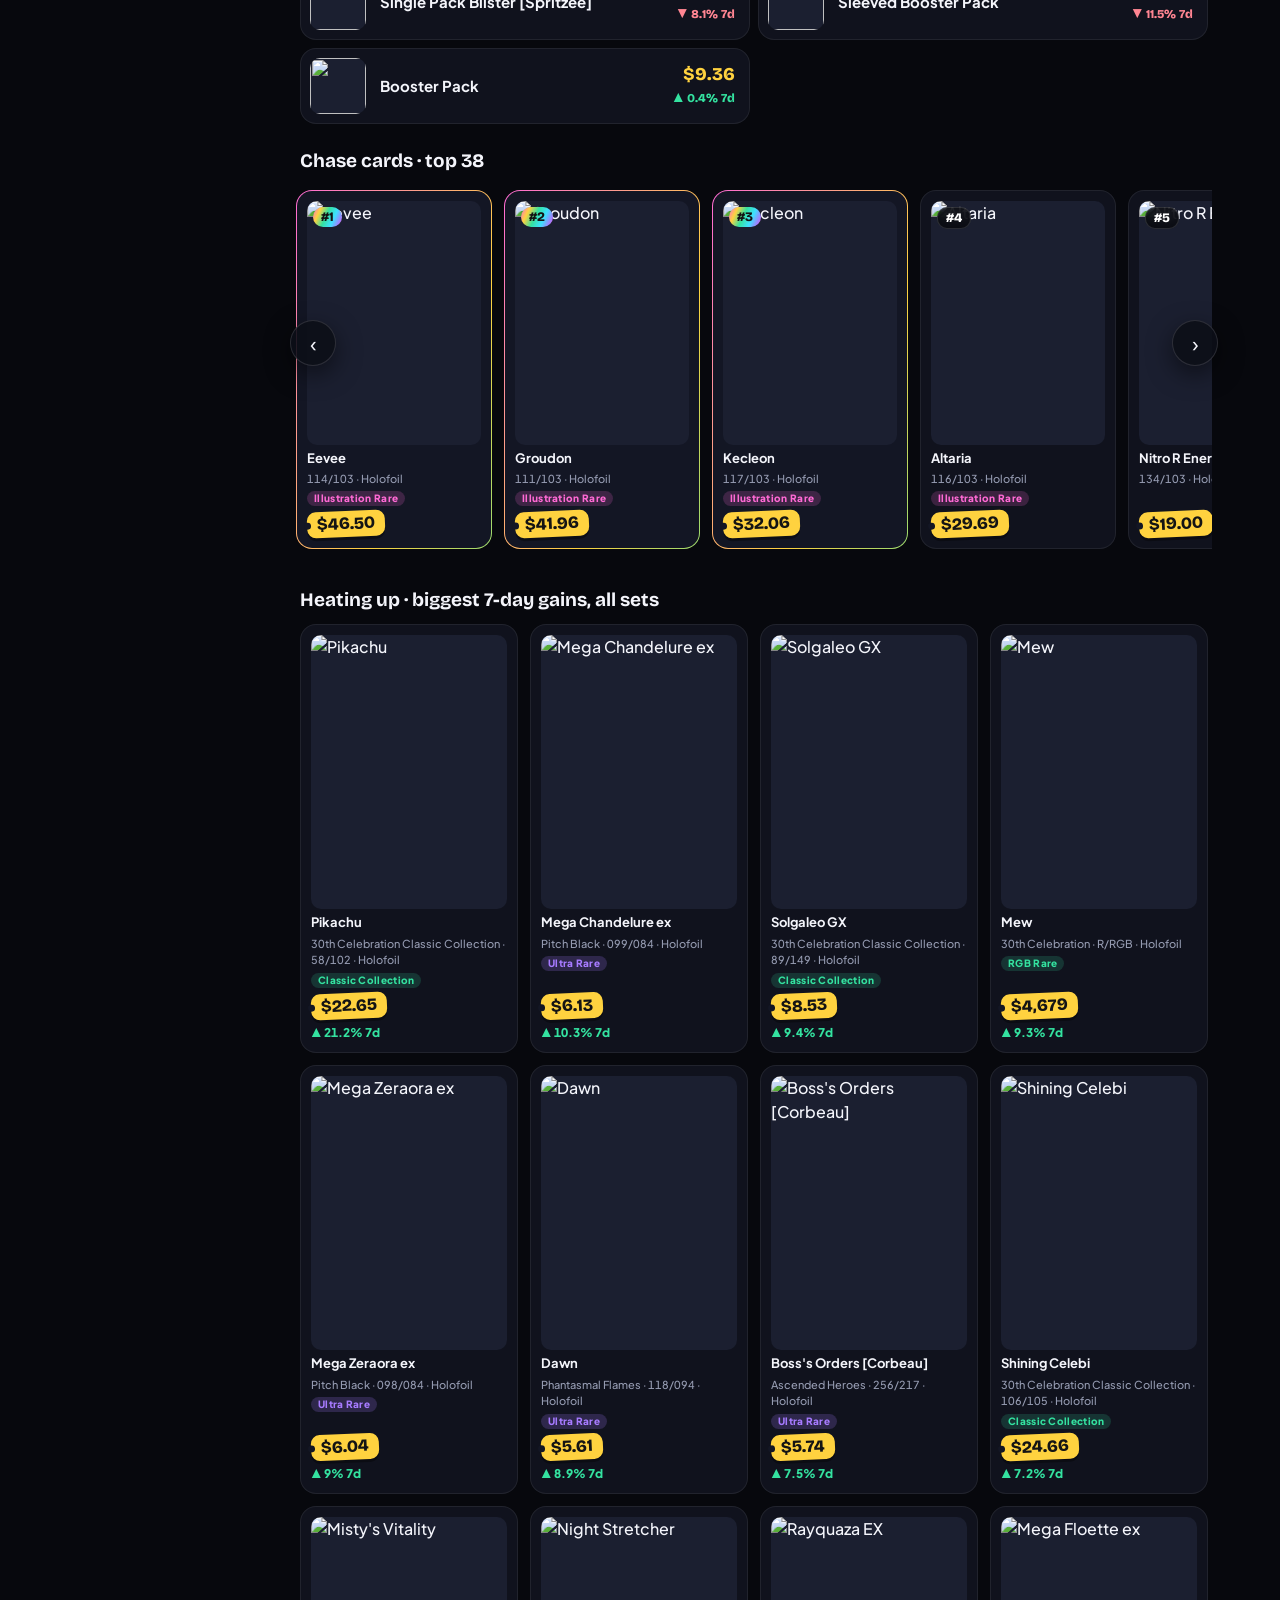
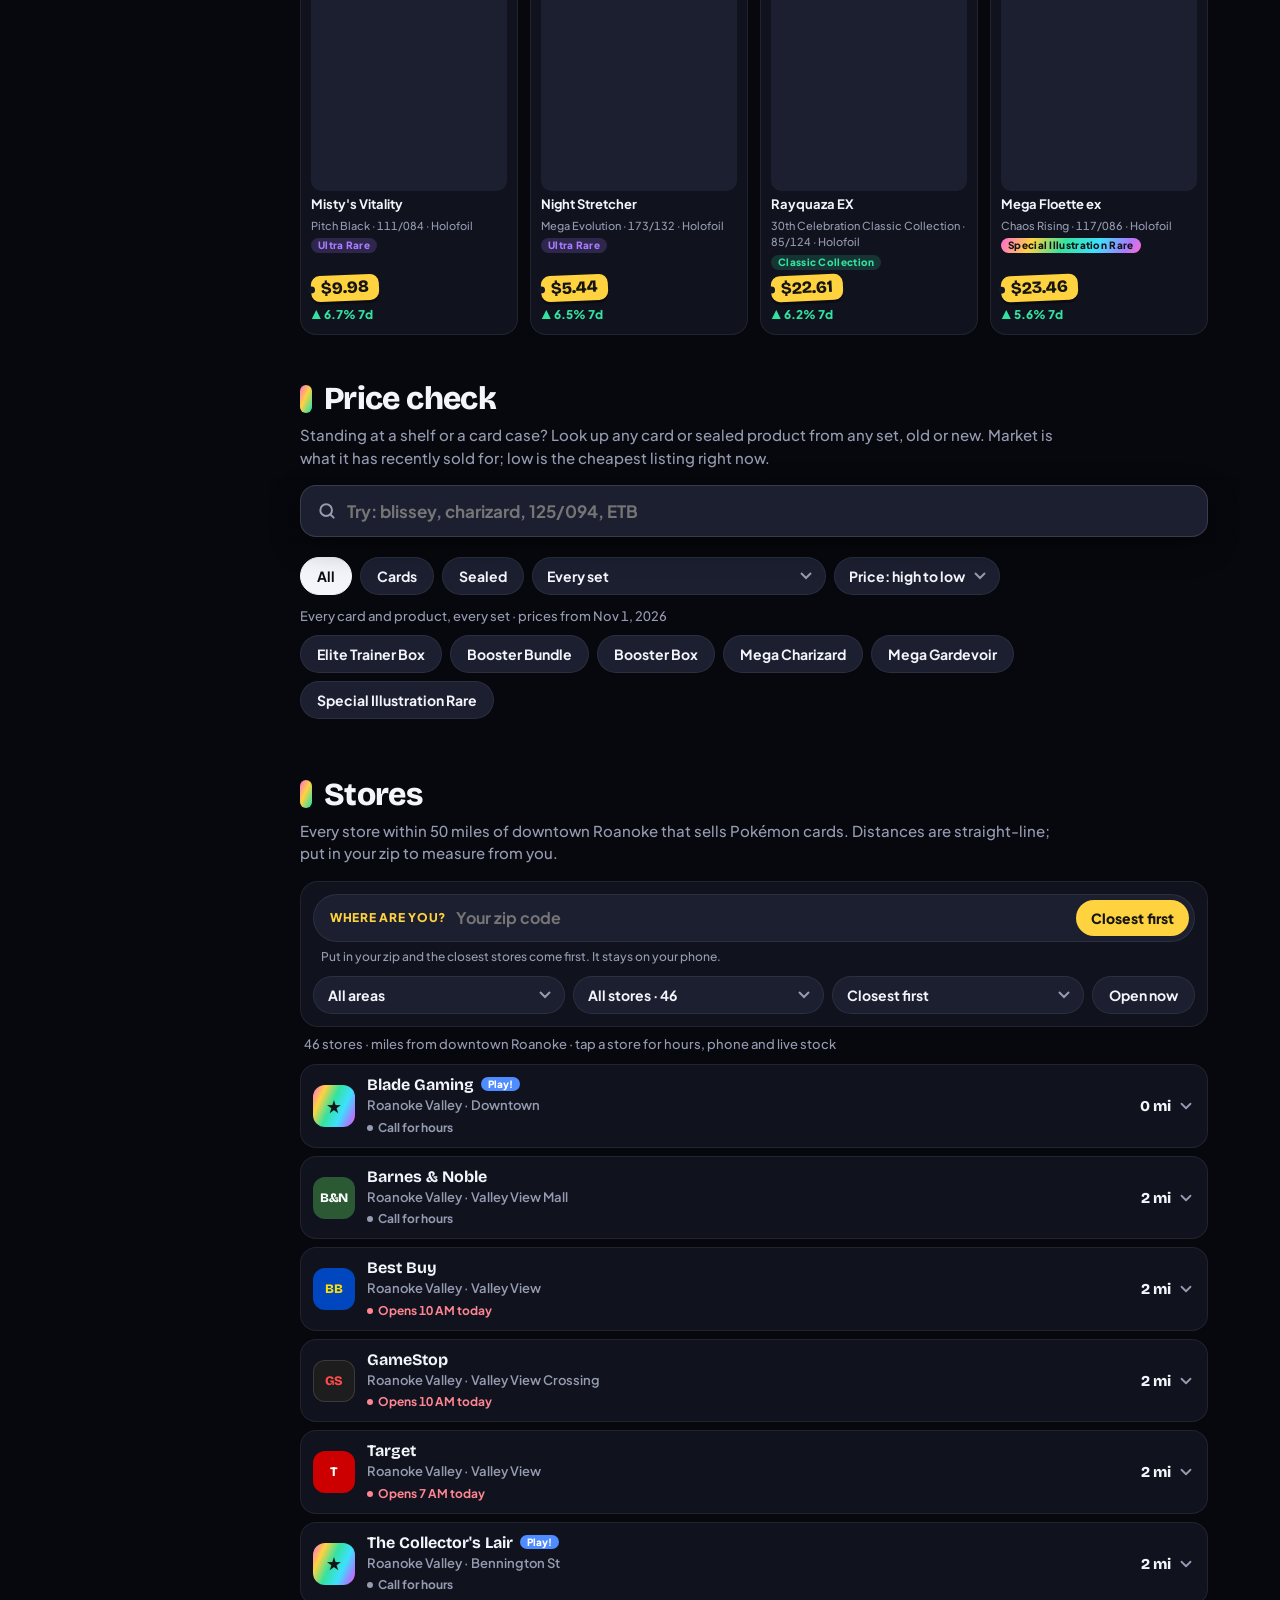
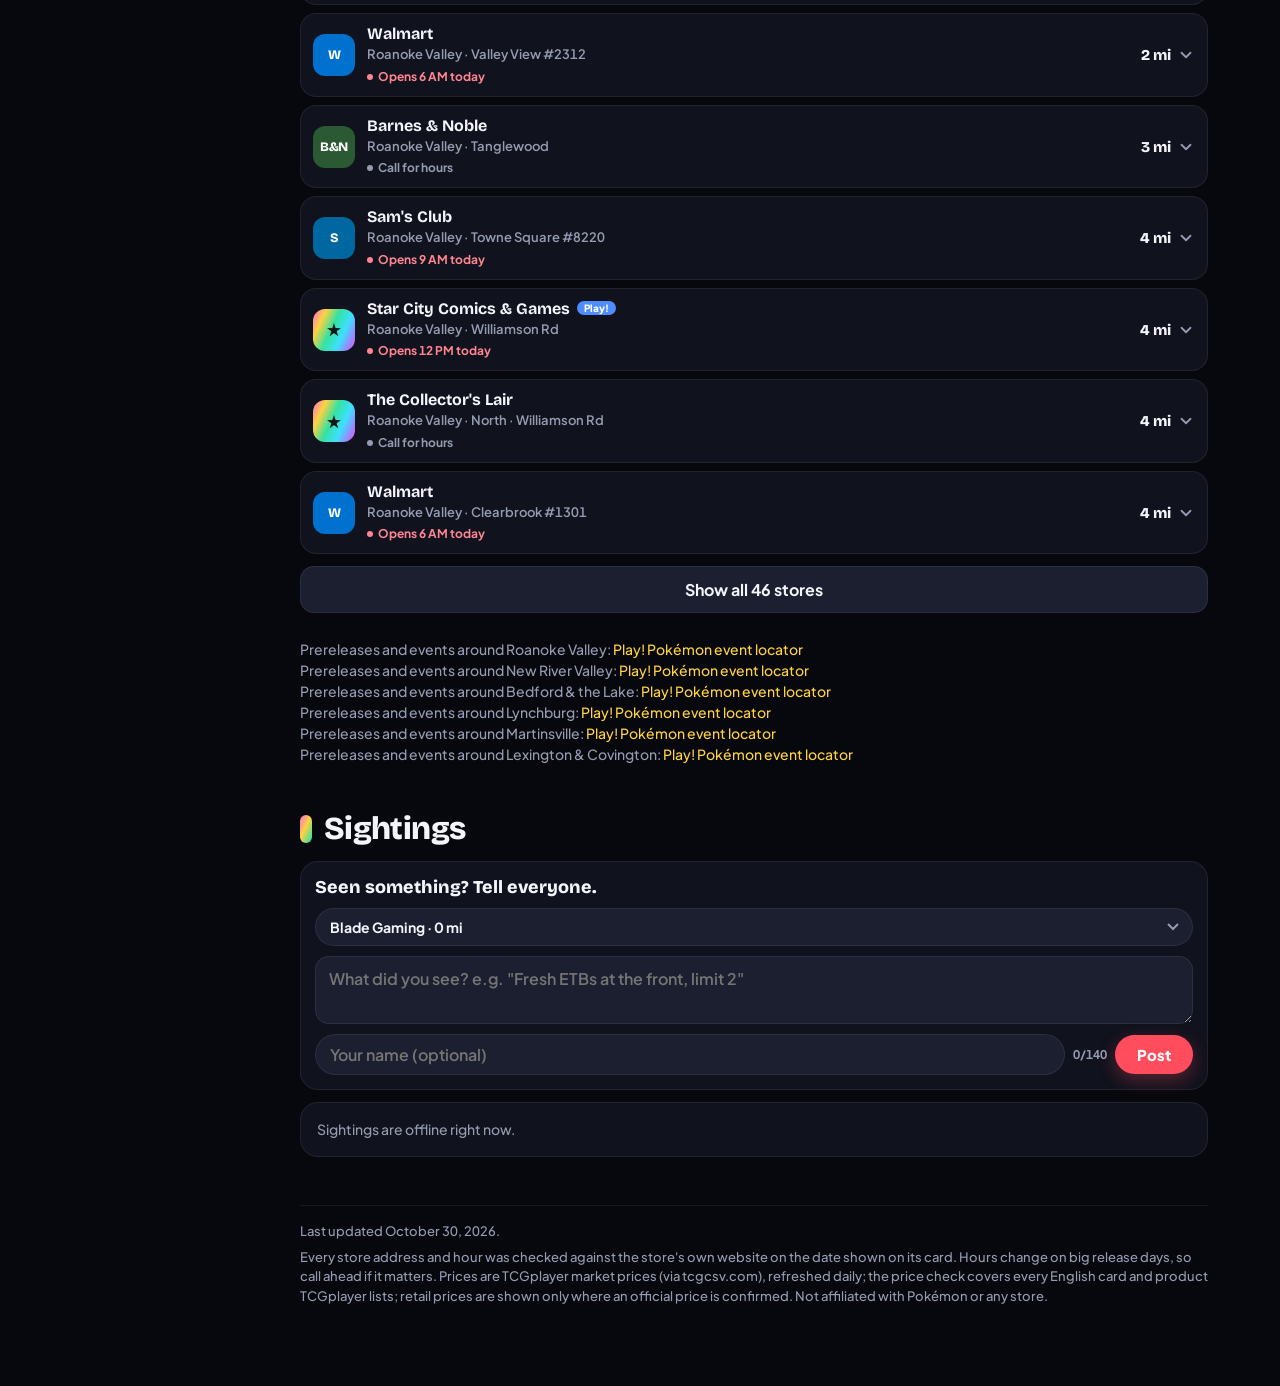
==== commit 57e18bf4: "Drop Watch: store picker fits its box (no sideways scroll with large phone text) Co-Authored-By: Cla" ====
--- a/drops/index.html
+++ b/drops/index.html
@@ -220,7 +220,10 @@
   .events { margin-top: 14px; }
 
   /* Sightings: post box + feed (drops-live Worker) */
-  .compose { display: grid; gap: 10px; background: var(--panel); border: 1px solid var(--line); border-radius: var(--r); padding: 14px; margin-bottom: 12px; }
+  .compose { display: grid; grid-template-columns: minmax(0, 1fr); gap: 10px; background: var(--panel); border: 1px solid var(--line); border-radius: var(--r); padding: 14px; margin-bottom: 12px; }
+  /* the store picker sized itself to its longest store name; with the phone's text at 130% that pushed the
+     whole page wider than the screen (sideways scrolling, 2026-11-01). Fill the box instead. */
+  .compose select { width: 100%; min-width: 0; text-overflow: ellipsis; }
   .chead { font: 800 18px var(--fd); }
   .compose textarea { width: 100%; min-height: 66px; resize: vertical; font: 600 16px/1.4 var(--fb); color: var(--text); background: var(--panel2); border: 1.5px solid var(--line); border-radius: 14px; padding: 11px 13px; }
   .compose textarea:focus, .cfoot input:focus { outline: none; border-color: var(--yellow); }
